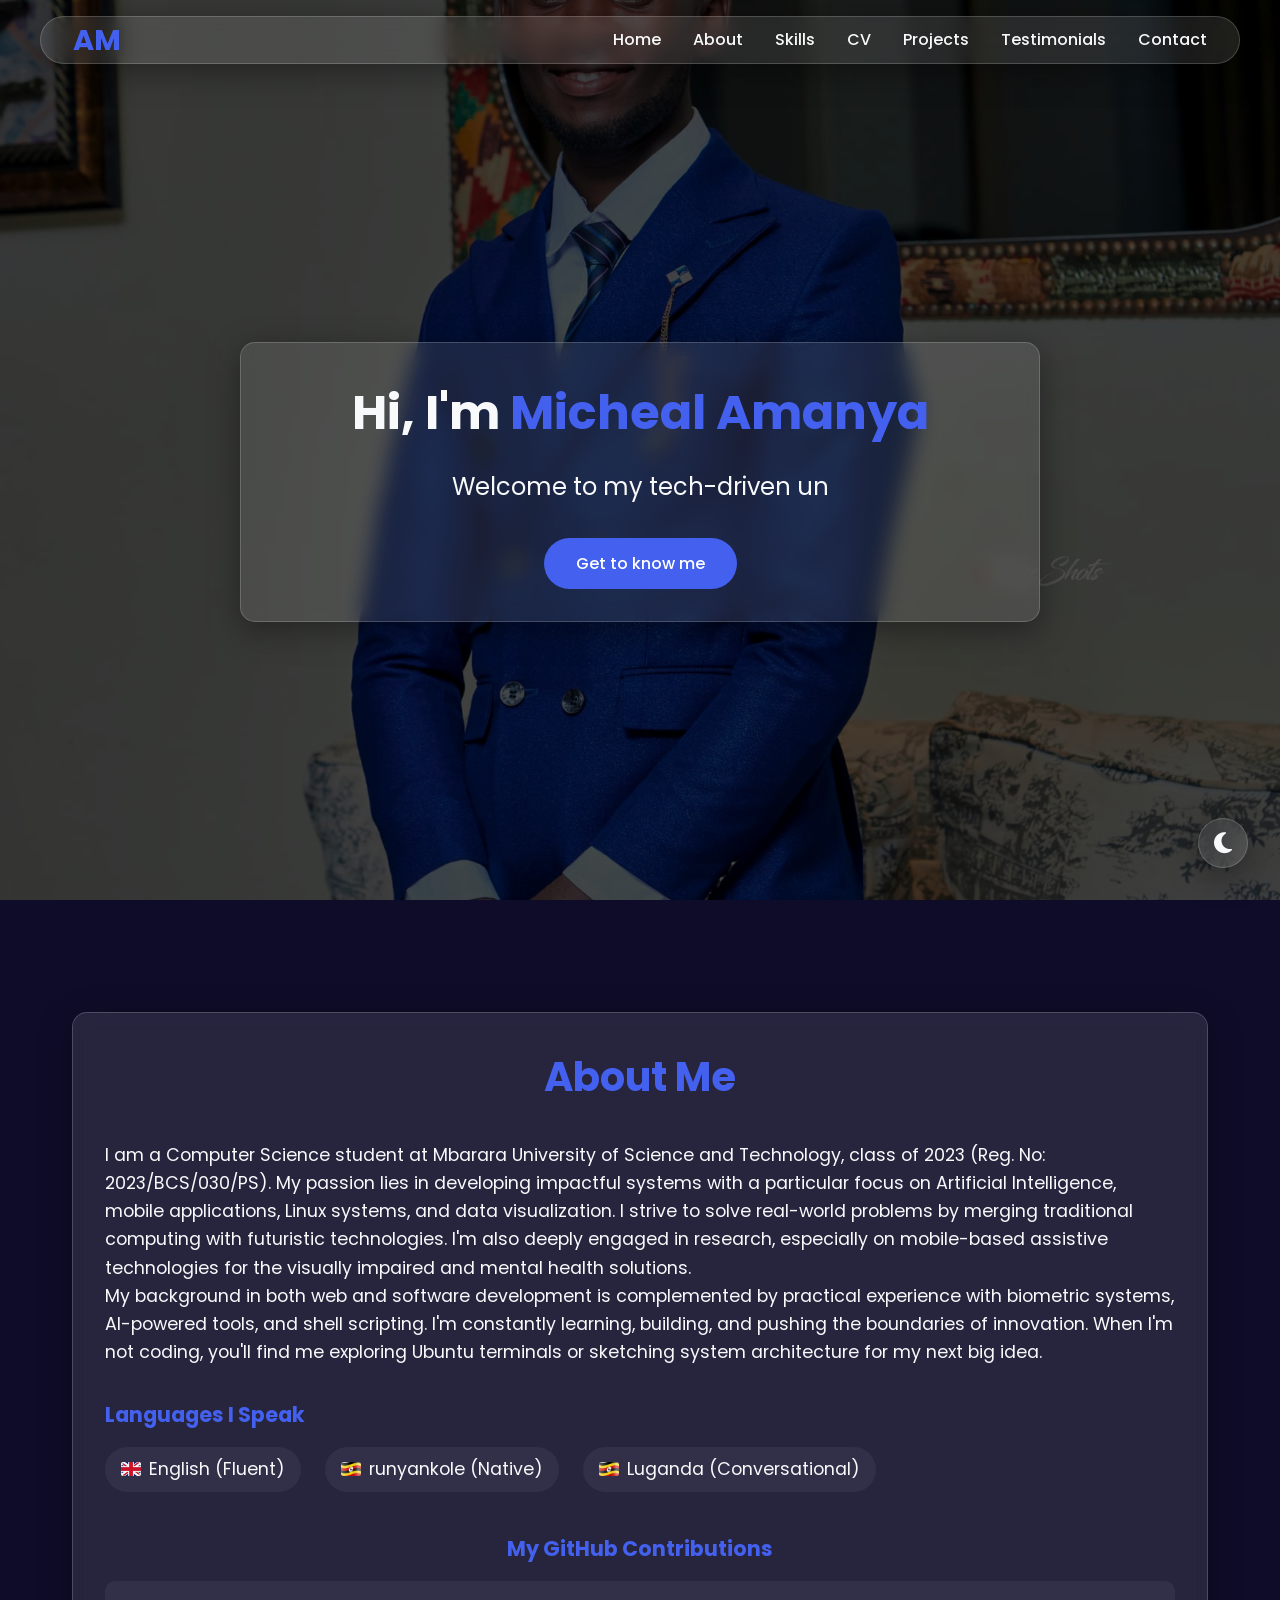
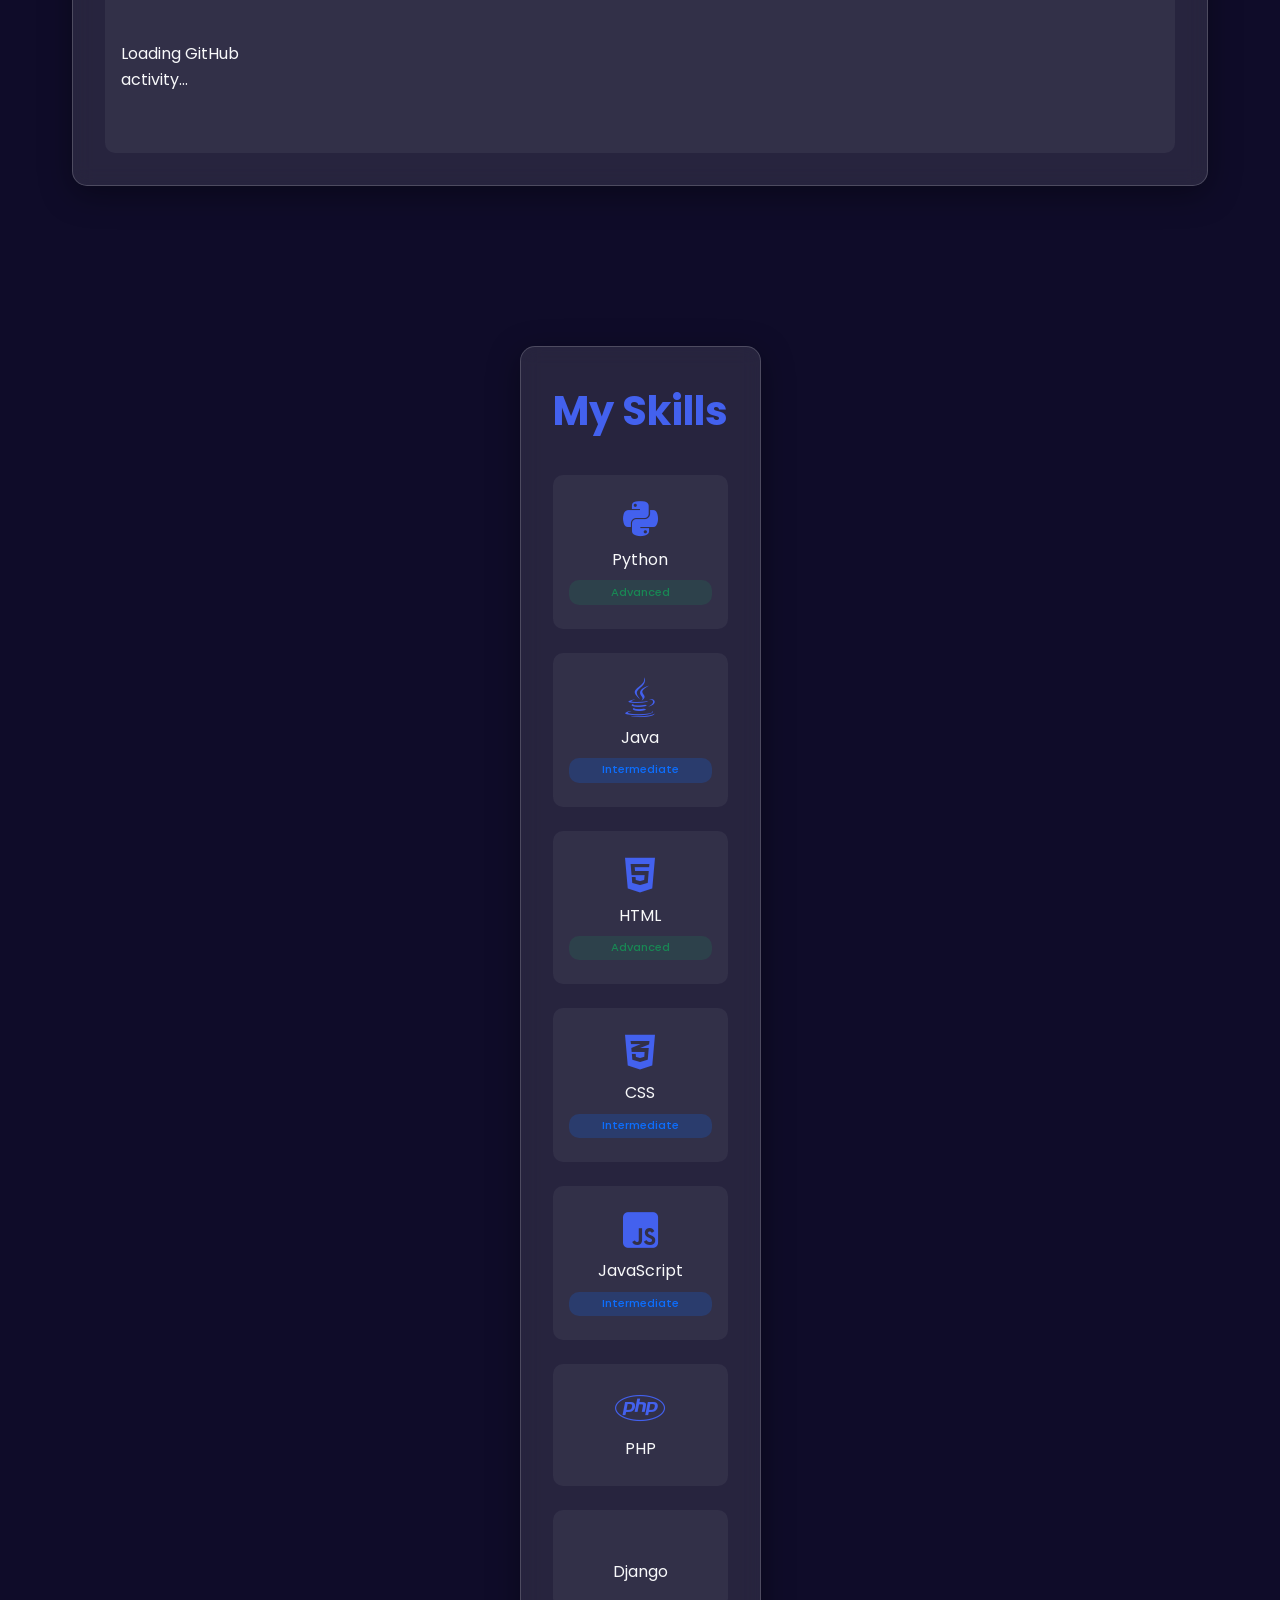
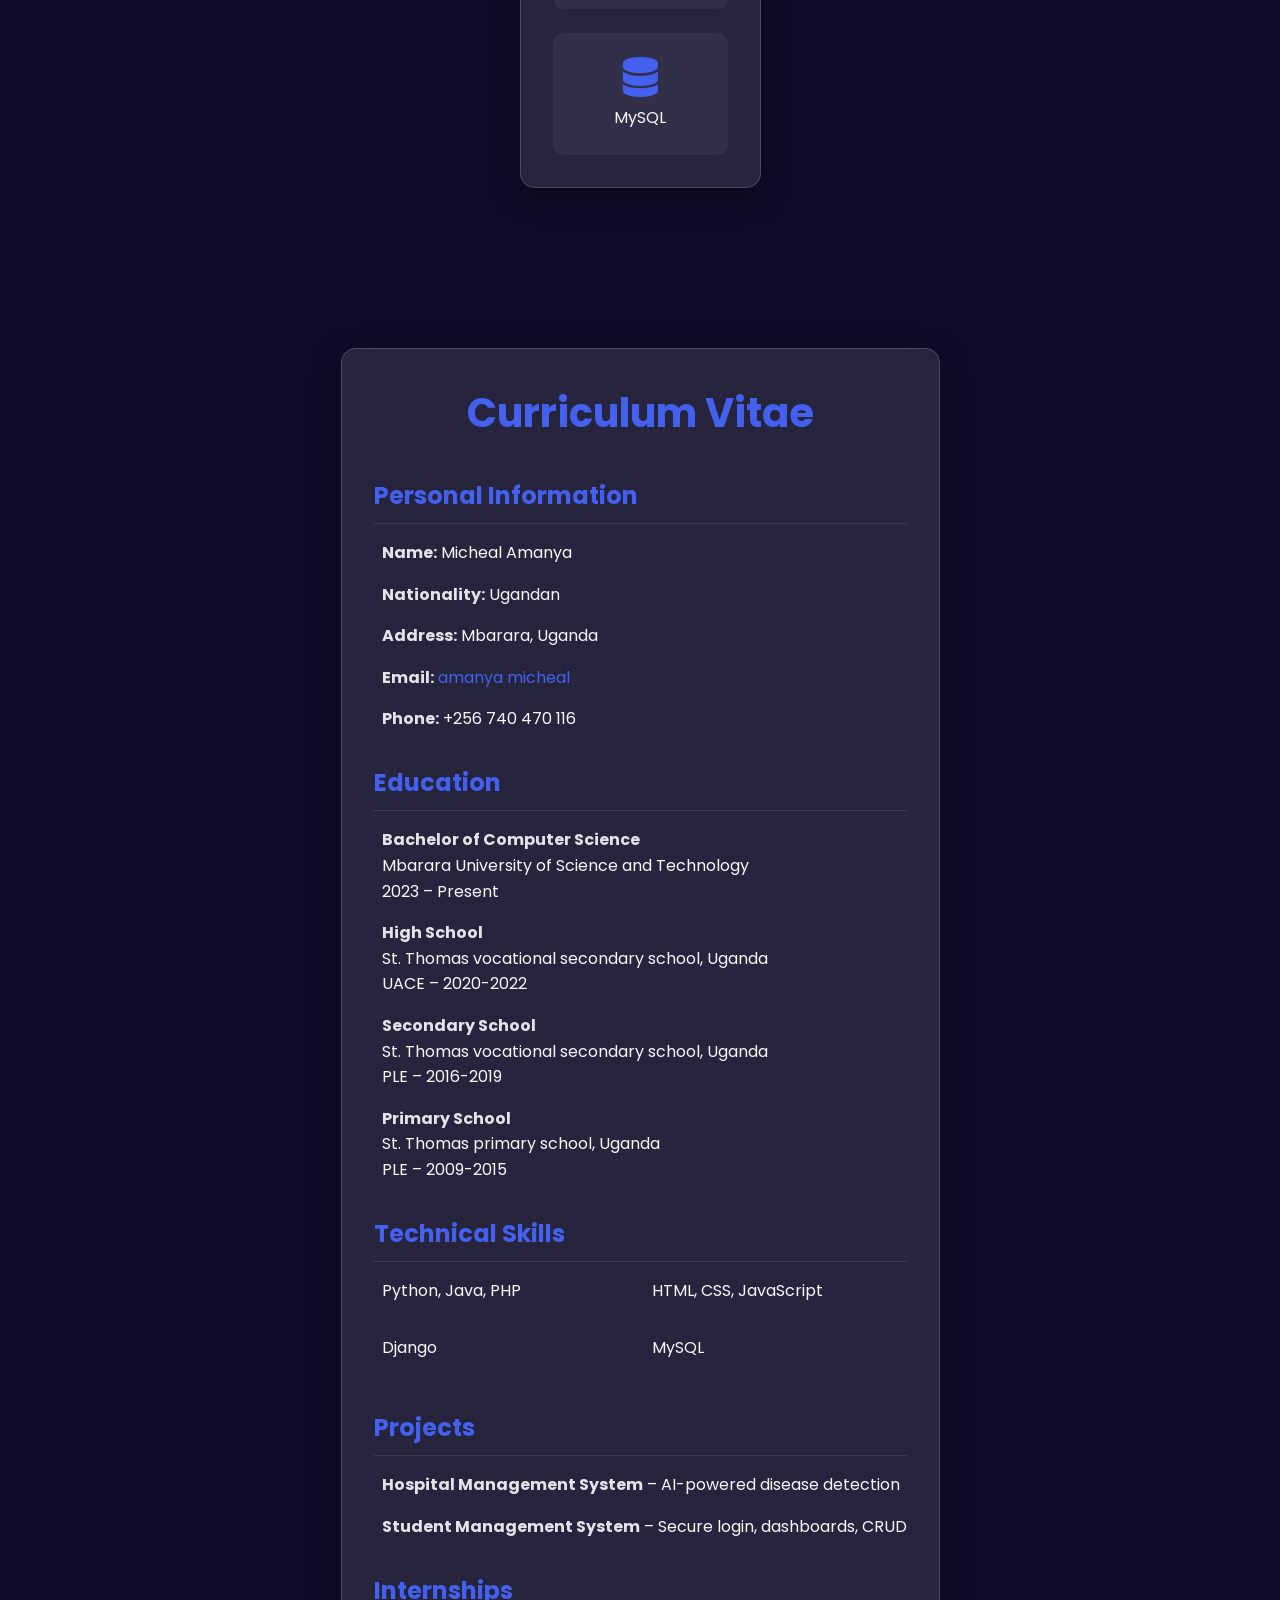
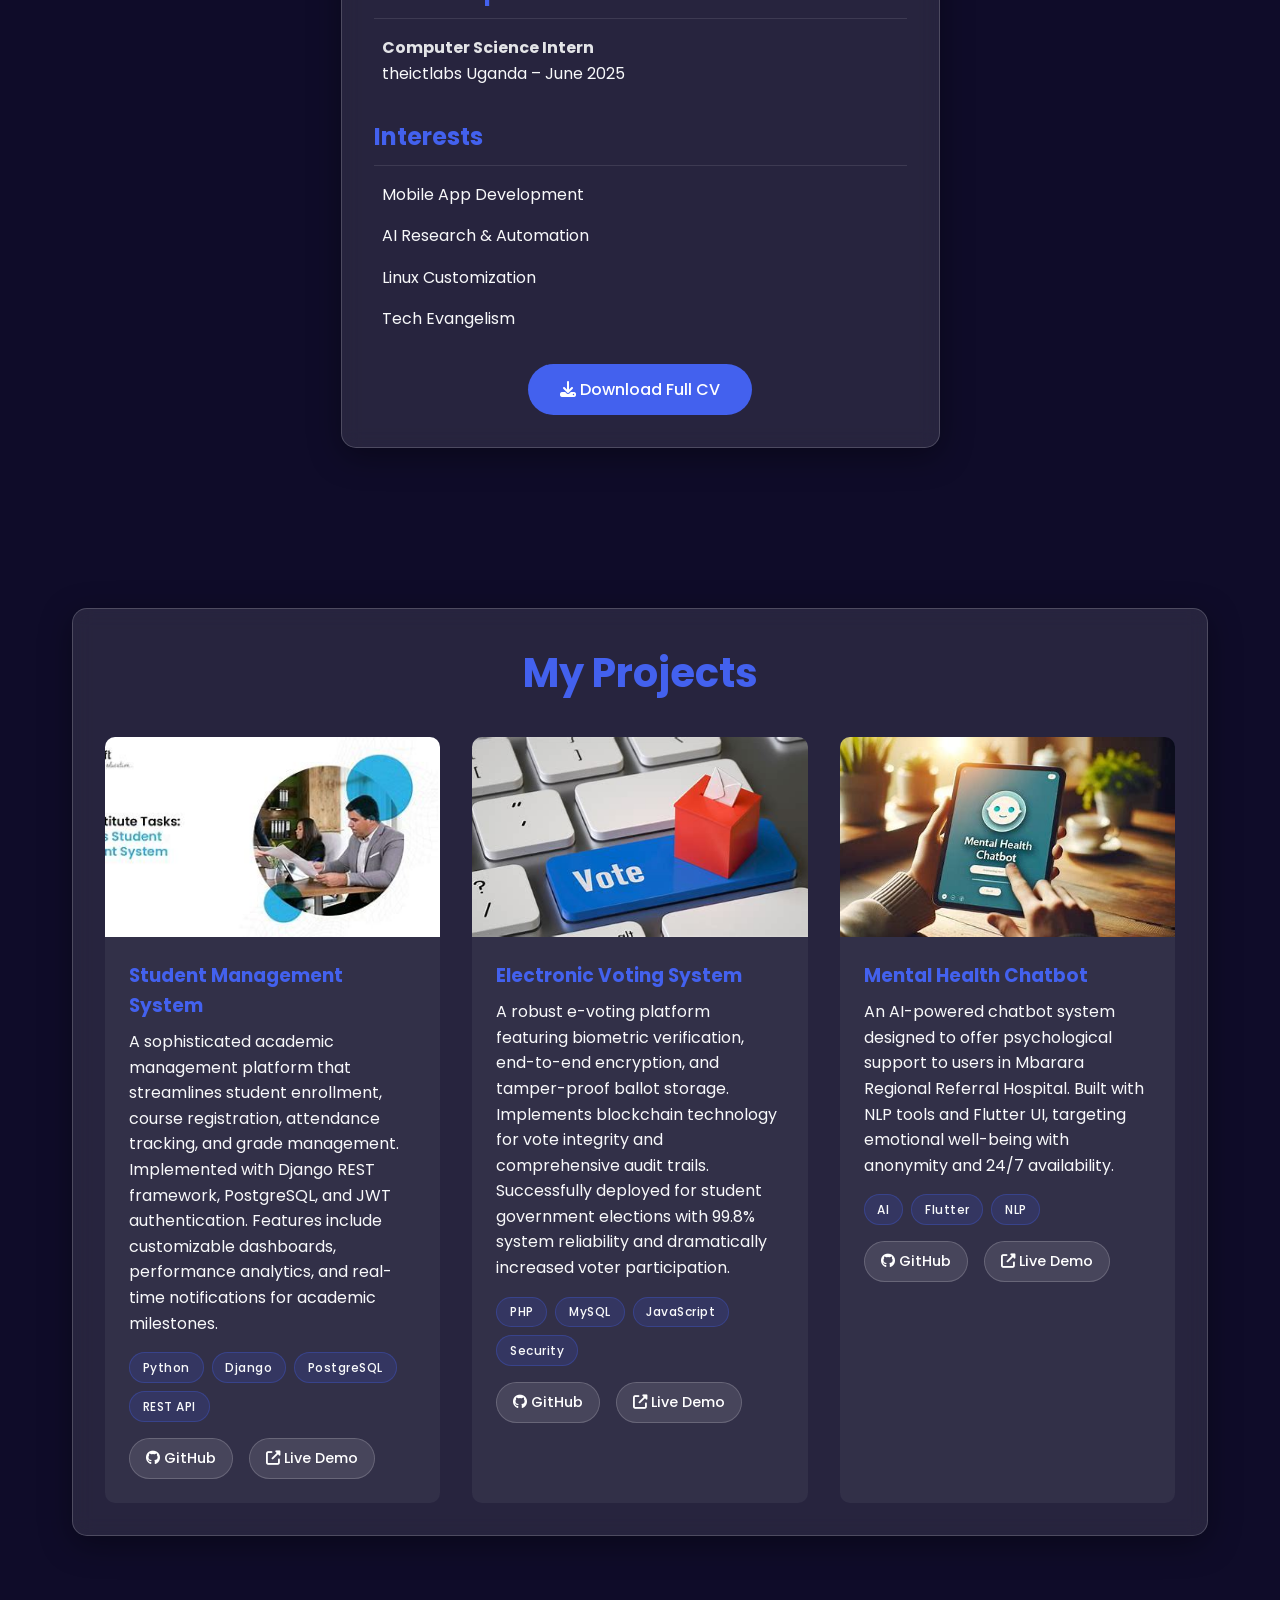
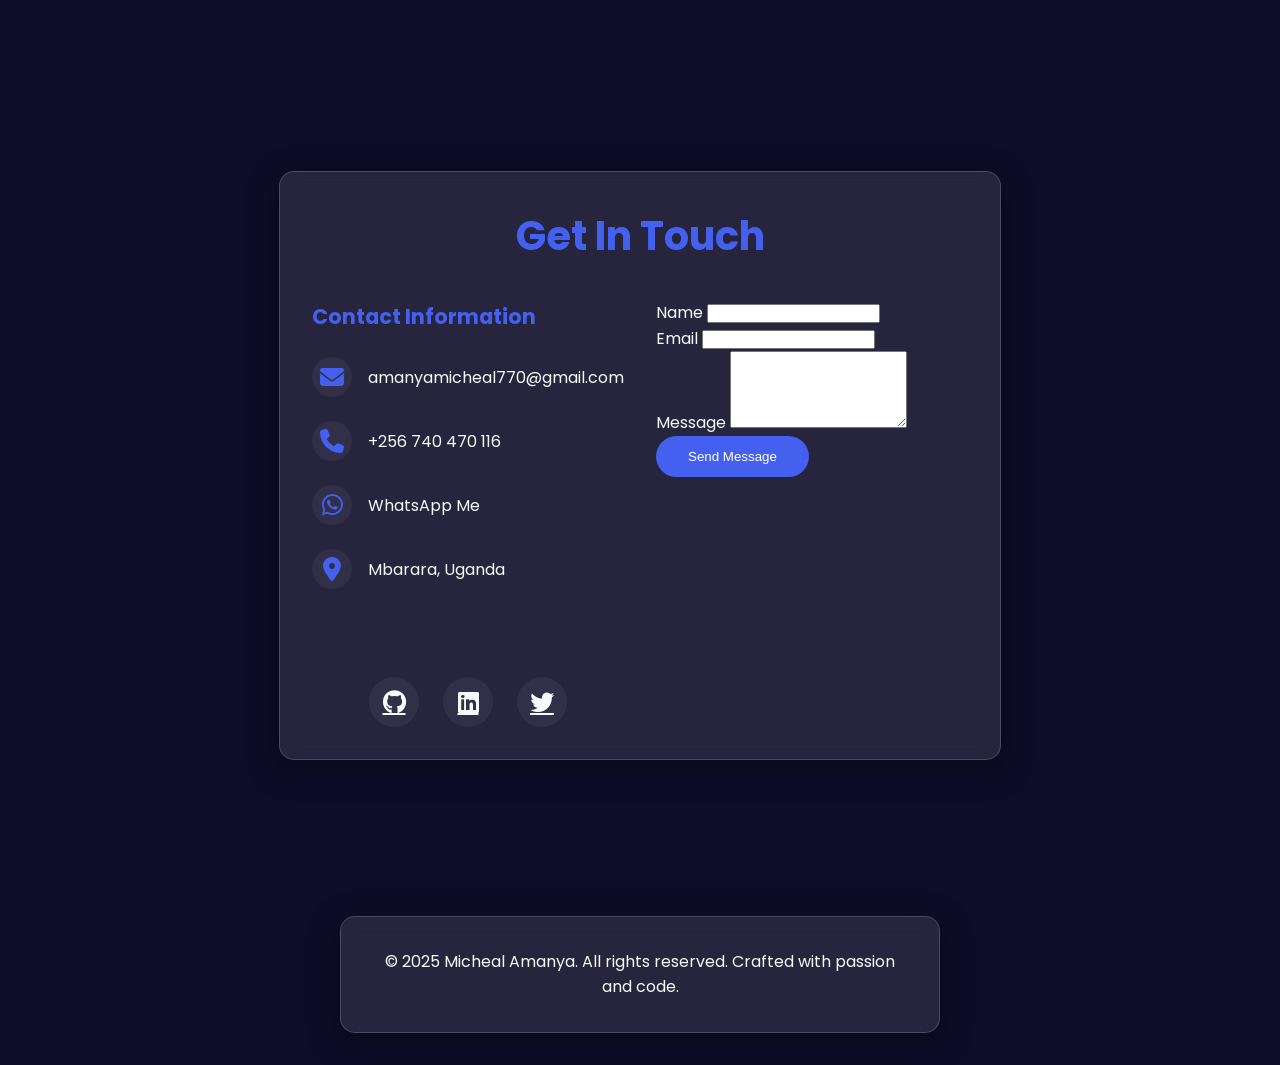
==== index.html @ f3c15a81 "edit in email" ====
<!DOCTYPE html>
<html lang="en">
<head>
    <meta charset="UTF-8">
    <meta name="viewport" content="width=device-width, initial-scale=1.0">
    <title>Micheal Amanya - Portfolio</title>
    <link rel="stylesheet" href="css/style.css">
    <link rel="stylesheet" href="https://cdnjs.cloudflare.com/ajax/libs/font-awesome/6.4.0/css/all.min.css">
    <link href="https://fonts.googleapis.com/css2?family=Poppins:wght@300;400;500;600;700&display=swap" rel="stylesheet">
</head>
<body>
    <div class="background"></div>
    
    <!-- Navigation -->
    <nav class="navbar">
        <div class="navbar-container">
            <div class="logo">AM</div>
            <ul class="nav-links">
                <li><a href="#home">Home</a></li>
                <li><a href="#about">About</a></li>
                <li><a href="#skills">Skills</a></li>
                <li><a href="#cv">CV</a></li>
                <li><a href="#projects">Projects</a></li>
                <li><a href="#testimonials">Testimonials</a></li>
                <li><a href="#contact">Contact</a></li>
            </ul>
            <div class="hamburger">
                <span class="bar"></span>
                <span class="bar"></span>
                <span class="bar"></span>
            </div>
        </div>
    </nav>

    <!-- Home Section -->
    <section id="home" class="section">
        <div class="glass-card hero-card">
            <h1>Hi, I'm <span class="highlight">Micheal Amanya</span></h1>
            <p class="hero-text">Welcome to my tech-driven universe</p>
            <a href="#about" class="btn-primary">Get to know me</a>
        </div>
    </section>

    <!-- About Section (enhanced) -->
    <section id="about" class="section">
        <div class="glass-card">
            <h2>About Me</h2>
            <div class="about-content">
                <div class="about-text">
                    <p>I am a Computer Science student at Mbarara University of Science and Technology, class of 2023 (Reg. No: 2023/BCS/030/PS). My passion lies in developing impactful systems with a particular focus on Artificial Intelligence, mobile applications, Linux systems, and data visualization. I strive to solve real-world problems by merging traditional computing with futuristic technologies. I'm also deeply engaged in research, especially on mobile-based assistive technologies for the visually impaired and mental health solutions.</p>
                    <p>My background in both web and software development is complemented by practical experience with biometric systems, AI-powered tools, and shell scripting. I'm constantly learning, building, and pushing the boundaries of innovation. When I'm not coding, you'll find me exploring Ubuntu terminals or sketching system architecture for my next big idea.</p>
                    
                    <!-- Languages Section -->
                    <div class="languages-section">
                        <h3>Languages I Speak</h3>
                        <div class="languages-list">
                            <div class="language-item">
                                <img src="images/flag-en.jpg" alt="English Flag" class="language-flag">
                                <span>English (Fluent)</span>
                            </div>
                            <div class="language-item">
                                <img src="images/flag-ug.jpg" alt="Uganda Flag" class="language-flag">
                                <span>runyankole (Native)</span>
                            </div>
                            <div class="language-item">
                                <img src="images/flag-ug.jpg" alt="Uganda Flag" class="language-flag">
                                <span>Luganda (Conversational)</span>
                            </div>
                        </div>
                    </div>
                </div>
            </div>
            
            <!-- GitHub Contributions -->
            <div class="github-section">
                <h3>My GitHub Contributions</h3>
                <div id="github-contributions" class="github-contributions-container">
                    <p>Loading GitHub activity...</p>
                </div>
            </div>
        </div>
    </section>

    <!-- Skills Section -->
   <section id="skills" class="section">
    <div class="glass-card">
        <h2>My Skills</h2>
        <div class="skills-grid">
            <!-- Programming Languages -->
            <div class="skill-card">
                <i class="fab fa-python"></i>
                <p>Python</p>
                <div class="skill-level advanced">Advanced</div>
            </div>
            <div class="skill-card">
                <i class="fab fa-java"></i>
                <p>Java</p>
                <div class="skill-level intermediate">Intermediate</div>
            </div>
            <div class="skill-card">
                <i class="fab fa-html5"></i>
                <p>HTML</p>
                <div class="skill-level advanced">Advanced</div>
            </div>
            <div class="skill-card">
                <i class="fab fa-css3-alt"></i>
                <p>CSS</p>
                <div class="skill-level intermediate">Intermediate</div>
            </div>
            <div class="skill-card">
                <i class="fab fa-js-square"></i>
                <p>JavaScript</p>
                <div class="skill-level intermediate">Intermediate</div>
            </div>
            <div class="skill-card">
                <i class="fab fa-php"></i>
                <p>PHP</p>
            </div>
            
            <!-- Frameworks & Libraries -->
            <div class="skill-card">
                <i class="fab fa-django"></i>
                <p>Django</p>
            </div>
           
            
            <!-- Databases -->
            <div class="skill-card">
                <i class="fas fa-database"></i>
                <p>MySQL</p>
            </div>
    </div>
</section>

<!-- CV Section -->
<section id="cv" class="section">
    <div class="glass-card">
        <h2>Curriculum Vitae</h2>

        <!-- Personal Details -->
        <div class="cv-section">
            <h3>Personal Information</h3>
            <ul class="cv-list">
                <li><strong>Name:</strong> Micheal Amanya</li>
                <li><strong>Nationality:</strong> Ugandan</li>
                <li><strong>Address:</strong> Mbarara, Uganda</li>
                <li><strong>Email:</strong> <a href="mailto:amanyamicheal770@gmail.com">amanya micheal</a></li>
                <li><strong>Phone:</strong> +256 740 470 116</li>
            </ul>
        </div>

        <!-- Education -->
        <div class="cv-section">
            <h3>Education</h3>
            <ul class="cv-list">
                <li>
                    <strong>Bachelor of Computer Science</strong><br>
                    Mbarara University of Science and Technology<br>
                    2023 – Present
                </li>
                <li>
                    <strong>High School</strong><br>
                    St. Thomas vocational secondary school, Uganda<br>
                    UACE – 2020-2022
                </li>
                <li>
                    <strong>Secondary School</strong><br>
                    St. Thomas vocational secondary school, Uganda<br>
                    PLE – 2016-2019
                <li>
                    <strong>Primary School</strong><br>
                    St. Thomas primary school, Uganda<br>
                    PLE – 2009-2015
            </ul>
        </div>

        <!-- Technical Skills -->
        <div class="cv-section">
            <h3>Technical Skills</h3>
            <ul class="cv-list two-columns">
                <li>Python, Java, PHP</li>
                <li>HTML, CSS, JavaScript</li>
                <li> Django</li>
                <li>MySQL</li>
            </ul>
        </div>

        <!-- Projects -->
        <div class="cv-section">
            <h3>Projects</h3>
            <ul class="cv-list">
                <li><strong>Hospital Management System</strong> – AI-powered disease detection</li>
                <li><strong>Student Management System</strong> – Secure login, dashboards, CRUD</li>
                </ul>
        </div>

        <!-- Internships -->
        <div class="cv-section">
            <h3>Internships</h3>
            <ul class="cv-list">
                <li><strong>Computer Science Intern</strong><br>
                theictlabs Uganda – June 2025 </li>
            </ul>
        </div>

        <!-- Hobbies / Interests -->
        <div class="cv-section">
            <h3>Interests</h3>
            <ul class="cv-list">
                <li>Mobile App Development</li>
                <li>AI Research & Automation</li>
                <li>Linux Customization</li>
                <li>Tech Evangelism</li>
            </ul>
        </div>
        
        <!-- Download Button -->
        <div class="cv-download">
            <a href="assets/micheal_amanya_cv.pdf" download class="btn-primary">
                <i class="fas fa-download"></i> Download Full CV
            </a>
        </div>
    </div>
</section>

<!-- Projects Section -->
    <section id="projects" class="section">
        <div class="glass-card">
            <h2>My Projects</h2>
            <div class="projects-grid">
                <!-- Project 1 -->
                <div class="project-card">
                    <div class="project-img">
                        <img src="images/std.jpg" alt="Student Management System">
                    </div>
                    <div class="project-info">
                        <h3>Student Management System</h3>
                        <p>A sophisticated academic management platform that streamlines student enrollment, course registration, attendance tracking, and grade management. Implemented with Django REST framework, PostgreSQL, and JWT authentication. Features include customizable dashboards, performance analytics, and real-time notifications for academic milestones.</p>
                        <div class="project-tags">
                            <span class="tag">Python</span>
                            <span class="tag">Django</span>
                            <span class="tag">PostgreSQL</span>
                            <span class="tag">REST API</span>
                        </div>
                        <div class="project-links">
                            <a href="https://github.com/michealamanya/student-management-system-in-django" class="btn-secondary"><i class="fab fa-github"></i> GitHub</a>
                            <a href="#" class="btn-secondary"><i class="fas fa-external-link-alt"></i> Live Demo</a>
                        </div>
                    </div>
                </div>
                
                <!-- Project 2 -->
                <div class="project-card">
                    <div class="project-img">
                        <img src="images/voting.jpg" alt="Electronic Voting System">
                    </div>
                    <div class="project-info">
                        <h3>Electronic Voting System</h3>
                        <p>A robust e-voting platform featuring biometric verification, end-to-end encryption, and tamper-proof ballot storage. Implements blockchain technology for vote integrity and comprehensive audit trails. Successfully deployed for student government elections with 99.8% system reliability and dramatically increased voter participation.</p>
                        <div class="project-tags">
                            <span class="tag">PHP</span>
                            <span class="tag">MySQL</span>
                            <span class="tag">JavaScript</span>
                            <span class="tag">Security</span>
                        </div>
                        <div class="project-links">
                            <a href="https://github.com/michealamanya/evoting" class="btn-secondary"><i class="fab fa-github"></i> GitHub</a>
                            <a href="#" class="btn-secondary"><i class="fas fa-external-link-alt"></i> Live Demo</a>
                        </div>
                    </div>
                </div>
                
                <!-- Project 3 -->
                <div class="project-card">
                    <div class="project-img">
                        <img src="images/mental.jpg" alt="Mental Health Chatbot">
                    </div>
                    <div class="project-info">
                        <h3>Mental Health Chatbot</h3>
                        <p>An AI-powered chatbot system designed to offer psychological support to users in Mbarara Regional Referral Hospital. Built with NLP tools and Flutter UI, targeting emotional well-being with anonymity and 24/7 availability.</p>
                        <div class="project-tags">
                            <span class="tag">AI</span>
                            <span class="tag">Flutter</span>
                            <span class="tag">NLP</span>
                        </div>
                        <div class="project-links">
                            <a href="https://github.com/michealamanya/mental-health-chatbot" class="btn-secondary"><i class="fab fa-github"></i> GitHub</a>
                            <a href="#" class="btn-secondary"><i class="fas fa-external-link-alt"></i> Live Demo</a>
                        </div>
                    </div>
                </div>
                
                <!-- Project 4 -->
            
            </div>
        </div>
    </section>
    <!-- Contact Section (enhanced) -->
    <section id="contact" class="section">
        <div class="glass-card">
            <h2>Get In Touch</h2>
            <div class="contact-container">
                <!-- Direct Contact Information -->
                <div class="direct-contact">
                    <h3>Contact Information</h3>
                    <ul class="contact-list">
                        <li>
                            <i class="fas fa-envelope"></i>
                            <a href="mailto:amanyamicheal770@gmail.com">amanyamicheal770@gmail.com</a>
                        </li>
                        <li>
                            <i class="fas fa-phone"></i>
                            <a href="tel:+256740470116">+256 740 470 116</a>
                        </li>
                        <li>
                            <i class="fab fa-whatsapp"></i>
                            <a href="https://wa.me/256740470116" target="_blank">WhatsApp Me</a>
                        </li>
                        <li>
                            <i class="fas fa-map-marker-alt"></i>
                            <span>Mbarara, Uganda</span>
                        </li>
                    </ul>
                </div>
                
                <!-- Contact Form -->
                <form class="contact-form">
                    <div class="form-group">
                        <label for="name">Name</label>
                        <input type="text" id="name" name="name" required>
                    </div>
                    <div class="form-group">
                        <label for="email">Email</label>
                        <input type="email" id="email" name="email" required>
                    </div>
                    <div class="form-group">
                        <label for="message">Message</label>
                        <textarea id="message" name="message" rows="5" required></textarea>
                    </div>
                    <button type="submit" class="btn-primary">Send Message</button>
                </form>
                
                <div class="social-links">
                    <a href="https://github.com/michealamanya" target="_blank"><i class="fab fa-github"></i></a>
                    <a href="https://linkedin.com/micheal amanya" target="_blank"><i class="fab fa-linkedin"></i></a>
                    <a href="https://twitter.com/@amanyamicheal_a" target="_blank"><i class="fab fa-twitter"></i></a>
                </div>
            </div>
        </div>
    </section>

   

    <!-- Footer -->
    <footer>
        <div class="glass-card footer-card">
            <p>&copy; 2025 Micheal Amanya. All rights reserved. Crafted with passion and code.</p>
        </div>
    </footer>

    <div class="theme-toggle">
        <i class="fas fa-moon"></i>
    </div>

    <script src="js/script.js"></script>
</body>
</html>
---- css/style.css ----
/* Base Styles */
* {
    margin: 0;
    padding: 0;
    box-sizing: border-box;
}

:root {
    --primary-color: #4361ee;
    --secondary-color: #3f37c9;
    --text-color: #f8f9fa;
    --text-secondary: #e0e1dd;
    --background: rgba(255, 255, 255, 0.1);
    --glass-background: rgba(255, 255, 255, 0.1);
    --glass-border: rgba(255, 255, 255, 0.18);
    --card-shadow: 0 8px 32px 0 rgba(0, 0, 0, 0.37);
}

html {
    scroll-behavior: smooth;
}

body {
    font-family: 'Poppins', sans-serif;
    color: var(--text-color);
    line-height: 1.6;
    overflow-x: hidden;
    background-color: #0f0c29;
    position: relative;
}

.background {
    position: fixed;
    top: 0;
    left: 0;
    width: 100%;
    height: 100%;
    background-image: url('../images/new.jpg');
    background-size: cover;
    background-position: 25% center; /* Adjusted from 'center' to '25% center' to shift the image and make the face visible */
    background-repeat: no-repeat;
    z-index: -1;
    filter: brightness(0.3);
}

/* Glass Card Styles */
.glass-card {
    background: var(--glass-background);
    backdrop-filter: blur(10px);
    -webkit-backdrop-filter: blur(10px);
    border-radius: 15px;
    border: 1px solid var(--glass-border);
    box-shadow: var(--card-shadow);
    padding: 2rem;
    margin: 1rem 0;
    transition: all 0.3s ease;
}

.glass-card:hover {
    transform: translateY(-5px);
    box-shadow: 0 15px 35px 0 rgba(0, 0, 0, 0.4);
}

/* Navbar Styles */
.navbar {
    position: fixed;
    top: 0;
    left: 0;
    width: 100%;
    z-index: 1000;
    padding: 1rem 0;
    transition: all 0.3s ease;
}

.navbar-container {
    display: flex;
    justify-content: space-between;
    align-items: center;
    max-width: 1200px;
    margin: 0 auto;
    padding: 0 2rem;
    background: var(--glass-background);
    backdrop-filter: blur(10px);
    -webkit-backdrop-filter: blur(10px);
    border-radius: 50px;
    border: 1px solid var(--glass-border);
    box-shadow: var(--card-shadow);
}

.logo {
    font-size: 1.8rem;
    font-weight: 700;
    color: var(--primary-color);
    text-decoration: none;
}

.nav-links {
    display: flex;
    list-style: none;
}

.nav-links li {
    margin-left: 2rem;
}

.nav-links a {
    color: var(--text-color);
    text-decoration: none;
    font-weight: 500;
    transition: color 0.3s ease;
}

.nav-links a:hover {
    color: var(--primary-color);
}

.hamburger {
    display: none;
    cursor: pointer;
}

.bar {
    display: block;
    width: 25px;
    height: 3px;
    margin: 5px auto;
    background-color: var(--text-color);
    transition: all 0.3s ease;
}

/* Section Styles */
.section {
    min-height: 100vh;
    display: flex;
    flex-direction: column;
    justify-content: center;
    align-items: center;
    padding: 6rem 2rem 2rem;
    max-width: 1200px;
    margin: 0 auto;
}

/* Home Section */
#home {
    text-align: center;
}

.hero-card {
    max-width: 800px;
    width: 100%;
    text-align: center;
}

.hero-card h1 {
    font-size: 3rem;
    margin-bottom: 1rem;
}

.highlight {
    color: var(--primary-color);
}

.hero-text {
    font-size: 1.5rem;
    margin-bottom: 2rem;
}

/* About Section */
.about-content {
    display: flex;
    align-items: center;
    gap: 2rem;
}

.about-text {
    font-size: 1.1rem;
}

/* Skills Section */
.skills-grid {
    display: grid;
    grid-template-columns: repeat(auto-fill, minmax(120px, 1fr));
    gap: 1.5rem;
    margin-top: 2rem;
}

.skill-card {
    background: rgba(255, 255, 255, 0.05);
    border-radius: 10px;
    padding: 1.5rem 1rem;
    text-align: center;
    transition: all 0.3s ease;
}

.skill-card:hover {
    transform: translateY(-5px);
    background: rgba(255, 255, 255, 0.1);
}

.skill-card i {
    font-size: 2.5rem;
    margin-bottom: 0.5rem;
    color: var(--primary-color);
}

/* Skill Level Indicators */
.skill-level {
    font-size: 0.7rem;
    padding: 0.2rem 0.5rem;
    border-radius: 10px;
    margin-top: 0.5rem;
    font-weight: 500;
}

.beginner {
    background-color: rgba(255, 193, 7, 0.2);
    color: #ffc107;
}

.intermediate {
    background-color: rgba(13, 110, 253, 0.2);
    color: #0d6efd;
}

.advanced {
    background-color: rgba(25, 135, 84, 0.2);
    color: #198754;
}

/* Projects Section */
.projects-grid {
    display: grid;
    grid-template-columns: repeat(auto-fill, minmax(300px, 1fr));
    gap: 2rem;
    margin-top: 2rem;
}

.project-card {
    border-radius: 10px;
    overflow: hidden;
    background: rgba(255, 255, 255, 0.05);
    transition: all 0.3s ease;
}

.project-card:hover {
    transform: translateY(-5px);
}

.project-img {
    width: 100%;
    height: 200px;
    overflow: hidden;
}

.project-img img {
    width: 100%;
    height: 100%;
    object-fit: cover;
    transition: transform 0.5s ease;
}

.project-card:hover .project-img img {
    transform: scale(1.05);
}

.project-info {
    padding: 1.5rem;
}

.project-info h3 {
    margin-bottom: 0.5rem;
    color: var(--primary-color);
}

.project-links {
    display: flex;
    gap: 1rem;
    margin-top: 1rem;
}

/* Project Tags */
.project-tags {
    display: flex;
    flex-wrap: wrap;
    gap: 0.5rem;
    margin: 1rem 0;
}

.tag {
    background: rgba(67, 97, 238, 0.15);
    color: var(--text-color);
    padding: 0.3rem 0.8rem;
    border-radius: 50px;
    font-size: 0.75rem;
    font-weight: 500;
    letter-spacing: 0.5px;
    border: 1px solid rgba(67, 97, 238, 0.3);
    transition: all 0.3s ease;
}

.tag:hover {
    background: rgba(67, 97, 238, 0.25);
    transform: translateY(-2px);
}

/* Testimonials Section */
.testimonials-container {
    display: grid;
    grid-template-columns: repeat(auto-fill, minmax(300px, 1fr));
    gap: 2rem;
    margin-top: 2rem;
}

.testimonial-card {
    position: relative;
    padding: 2rem;
    background: rgba(255, 255, 255, 0.05);
    border-radius: 15px;
    transition: all 0.3s ease;
}

.testimonial-card:hover {
    transform: translateY(-5px);
    background: rgba(255, 255, 255, 0.1);
}

.testimonial-text {
    position: relative;
    font-style: italic;
    margin-bottom: 1.5rem;
}

.testimonial-text::before {
    content: '"';
    font-size: 3rem;
    color: var(--primary-color);
    opacity: 0.3;
    position: absolute;
    top: -1.5rem;
    left: -1rem;
}

.testimonial-author {
    display: flex;
    align-items: center;
}

.testimonial-author img {
    width: 50px;
    height: 50px;
    border-radius: 50%;
    margin-right: 1rem;
    object-fit: cover;
}

.author-info h4 {
    margin: 0;
    color: var(--text-color);
}

.author-info p {
    margin: 0;
    font-size: 0.9rem;
    opacity: 0.8;
}

/* Contact Section */
.contact-container {
    display: grid;
    grid-template-columns: 1fr 1fr;
    gap: 2rem;
}

.direct-contact h3 {
    color: var(--primary-color);
    margin-bottom: 1.5rem;
    font-size: 1.3rem;
}

.contact-list {
    list-style: none;
    padding: 0;
}

.contact-list li {
    display: flex;
    align-items: center;
    gap: 1rem;
    margin-bottom: 1.5rem;
}

.contact-list i {
    font-size: 1.5rem;
    color: var(--primary-color);
    background: rgba(255, 255, 255, 0.05);
    width: 40px;
    height: 40px;
    display: flex;
    align-items: center;
    justify-content: center;
    border-radius: 50%;
}

.contact-list a {
    color: var(--text-color);
    text-decoration: none;
    transition: color 0.3s ease;
}

.contact-list a:hover {
    color: var(--primary-color);
}

.social-links {
    display: flex;
    justify-content: center;
    gap: 1.5rem;
    margin-top: 2rem;
}

.social-links a {
    width: 50px;
    height: 50px;
    display: flex;
    align-items: center;
    justify-content: center;
    border-radius: 50%;
    background: rgba(255, 255, 255, 0.05);
    color: var(--text-color);
    font-size: 1.5rem;
    transition: all 0.3s ease;
}

.social-links a:hover {
    background: var(--primary-color);
    transform: translateY(-5px);
}

/* Button Styles */
.btn-primary {
    display: inline-block;
    padding: 0.8rem 2rem;
    background: var(--primary-color);
    color: white;
    border: none;
    border-radius: 50px;
    cursor: pointer;
    font-weight: 500;
    transition: all 0.3s ease;
    text-decoration: none;
}

.btn-primary:hover {
    background: var(--secondary-color);
    transform: translateY(-3px);
}

.btn-secondary {
    display: inline-block;
    padding: 0.5rem 1rem;
    background: rgba(255, 255, 255, 0.1);
    color: white;
    border: 1px solid var(--glass-border);
    border-radius: 50px;
    cursor: pointer;
    font-weight: 500;
    transition: all 0.3s ease;
    text-decoration: none;
    font-size: 0.9rem;
}

.btn-secondary:hover {
    background: rgba(255, 255, 255, 0.2);
}

/* Footer */
footer {
    text-align: center;
    padding: 2rem;
}

.footer-card {
    max-width: 600px;
    margin: 0 auto;
}

/* Headings */
h2 {
    font-size: 2.5rem;
    margin-bottom: 2rem;
    text-align: center;
    color: var(--primary-color);
}

/* CV Section Styles */
.cv-section {
    margin-bottom: 2rem;
}

.cv-section h3 {
    color: var(--primary-color);
    margin-bottom: 1rem;
    font-size: 1.5rem;
    border-bottom: 1px solid rgba(255, 255, 255, 0.1);
    padding-bottom: 0.5rem;
}

.cv-list {
    list-style: none;
    padding-left: 0.5rem;
}

.cv-list li {
    margin-bottom: 1rem;
    position: relative;
}

.cv-list li strong {
    color: var(--text-color);
    opacity: 0.9;
}

.cv-list.two-columns {
    display: grid;
    grid-template-columns: repeat(auto-fill, minmax(200px, 1fr));
    gap: 1rem;
}

.cv-list a {
    color: var(--primary-color);
    text-decoration: none;
    transition: opacity 0.3s ease;
}

.cv-list a:hover {
    opacity: 0.8;
}

.cv-download {
    text-align: center;
    margin-top: 2rem;
}

/* Theme Toggle */
.theme-toggle {
    position: fixed;
    bottom: 2rem;
    right: 2rem;
    z-index: 1000;
    width: 50px;
    height: 50px;
    border-radius: 50%;
    background: var(--glass-background);
    backdrop-filter: blur(10px);
    border: 1px solid var(--glass-border);
    display: flex;
    align-items: center;
    justify-content: center;
    cursor: pointer;
    box-shadow: var(--card-shadow);
    transition: all 0.3s ease;
}

.theme-toggle:hover {
    transform: translateY(-5px);
}

.theme-toggle i {
    font-size: 1.5rem;
    color: var(--text-color);
}

/* Languages Section */
.languages-section {
    margin-top: 2rem;
}

.languages-section h3 {
    color: var(--primary-color);
    margin-bottom: 1rem;
    font-size: 1.3rem;
}

.languages-list {
    display: flex;
    flex-wrap: wrap;
    gap: 1.5rem;
}

.language-item {
    display: flex;
    align-items: center;
    gap: 0.5rem;
    background: rgba(255, 255, 255, 0.05);
    padding: 0.5rem 1rem;
    border-radius: 50px;
    transition: all 0.3s ease;
}

.language-item:hover {
    transform: translateY(-3px);
    background: rgba(255, 255, 255, 0.1);
}

.language-flag {
    width: 20px;
    height: 14px;
    object-fit: cover;
    border-radius: 2px;
}

/* GitHub Contributions */
.github-section {
    margin-top: 2.5rem;
}

.github-section h3 {
    color: var(--primary-color);
    margin-bottom: 1rem;
    font-size: 1.3rem;
    text-align: center;
}

.github-contributions-container {
    background: rgba(255, 255, 255, 0.05);
    border-radius: 10px;
    padding: 1rem;
    display: flex;
    justify-content: center;
    align-items: center;
    min-height: 120px;
}

/* Enhanced Contact Section */
.contact-container {
    display: grid;
    grid-template-columns: 1fr 1fr;
    gap: 2rem;
}

.direct-contact h3 {
    color: var(--primary-color);
    margin-bottom: 1.5rem;
    font-size: 1.3rem;
}

.contact-list {
    list-style: none;
    padding: 0;
}

.contact-list li {
    display: flex;
    align-items: center;
    gap: 1rem;
    margin-bottom: 1.5rem;
}

.contact-list i {
    font-size: 1.5rem;
    color: var(--primary-color);
    background: rgba(255, 255, 255, 0.05);
    width: 40px;
    height: 40px;
    display: flex;
    align-items: center;
    justify-content: center;
    border-radius: 50%;
}

.contact-list a {
    color: var(--text-color);
    text-decoration: none;
    transition: color 0.3s ease;
}

.contact-list a:hover {
    color: var(--primary-color);
}

/* Responsive Styles */
@media (max-width: 992px) {
    .about-content {
        flex-direction: column;
    }
}

@media (max-width: 768px) {
    .nav-links {
        position: fixed;
        left: -100%;
        top: 5rem;
        flex-direction: column;
        background: rgba(0, 0, 0, 0.9);
        width: 100%;
        border-radius: 10px;
        text-align: center;
        transition: 0.3s;
        padding: 2rem 0;
    }

    .nav-links.active {
        left: 0;
    }

    .nav-links li {
        margin: 1.5rem 0;
    }

    .hamburger {
        display: block;
    }

    .hamburger.active .bar:nth-child(2) {
        opacity: 0;
    }

    .hamburger.active .bar:nth-child(1) {
        transform: translateY(8px) rotate(45deg);
    }

    .hamburger.active .bar:nth-child(3) {
        transform: translateY(-8px) rotate(-45deg);
    }

    .section {
        padding: 6rem 1rem 2rem;
    }

    .skills-grid {
        grid-template-columns: repeat(auto-fill, minmax(100px, 1fr));
    }

    .projects-grid {
        grid-template-columns: 1fr;
    }

    .cv-list.two-columns {
        grid-template-columns: 1fr;
    }

    .contact-container {
        grid-template-columns: 1fr;
    }
}

@media (max-width: 480px) {
    .hero-card h1 {
        font-size: 2rem;
    }

    .hero-text {
        font-size: 1.2rem;
    }

    h2 {
        font-size: 2rem;
    }
}
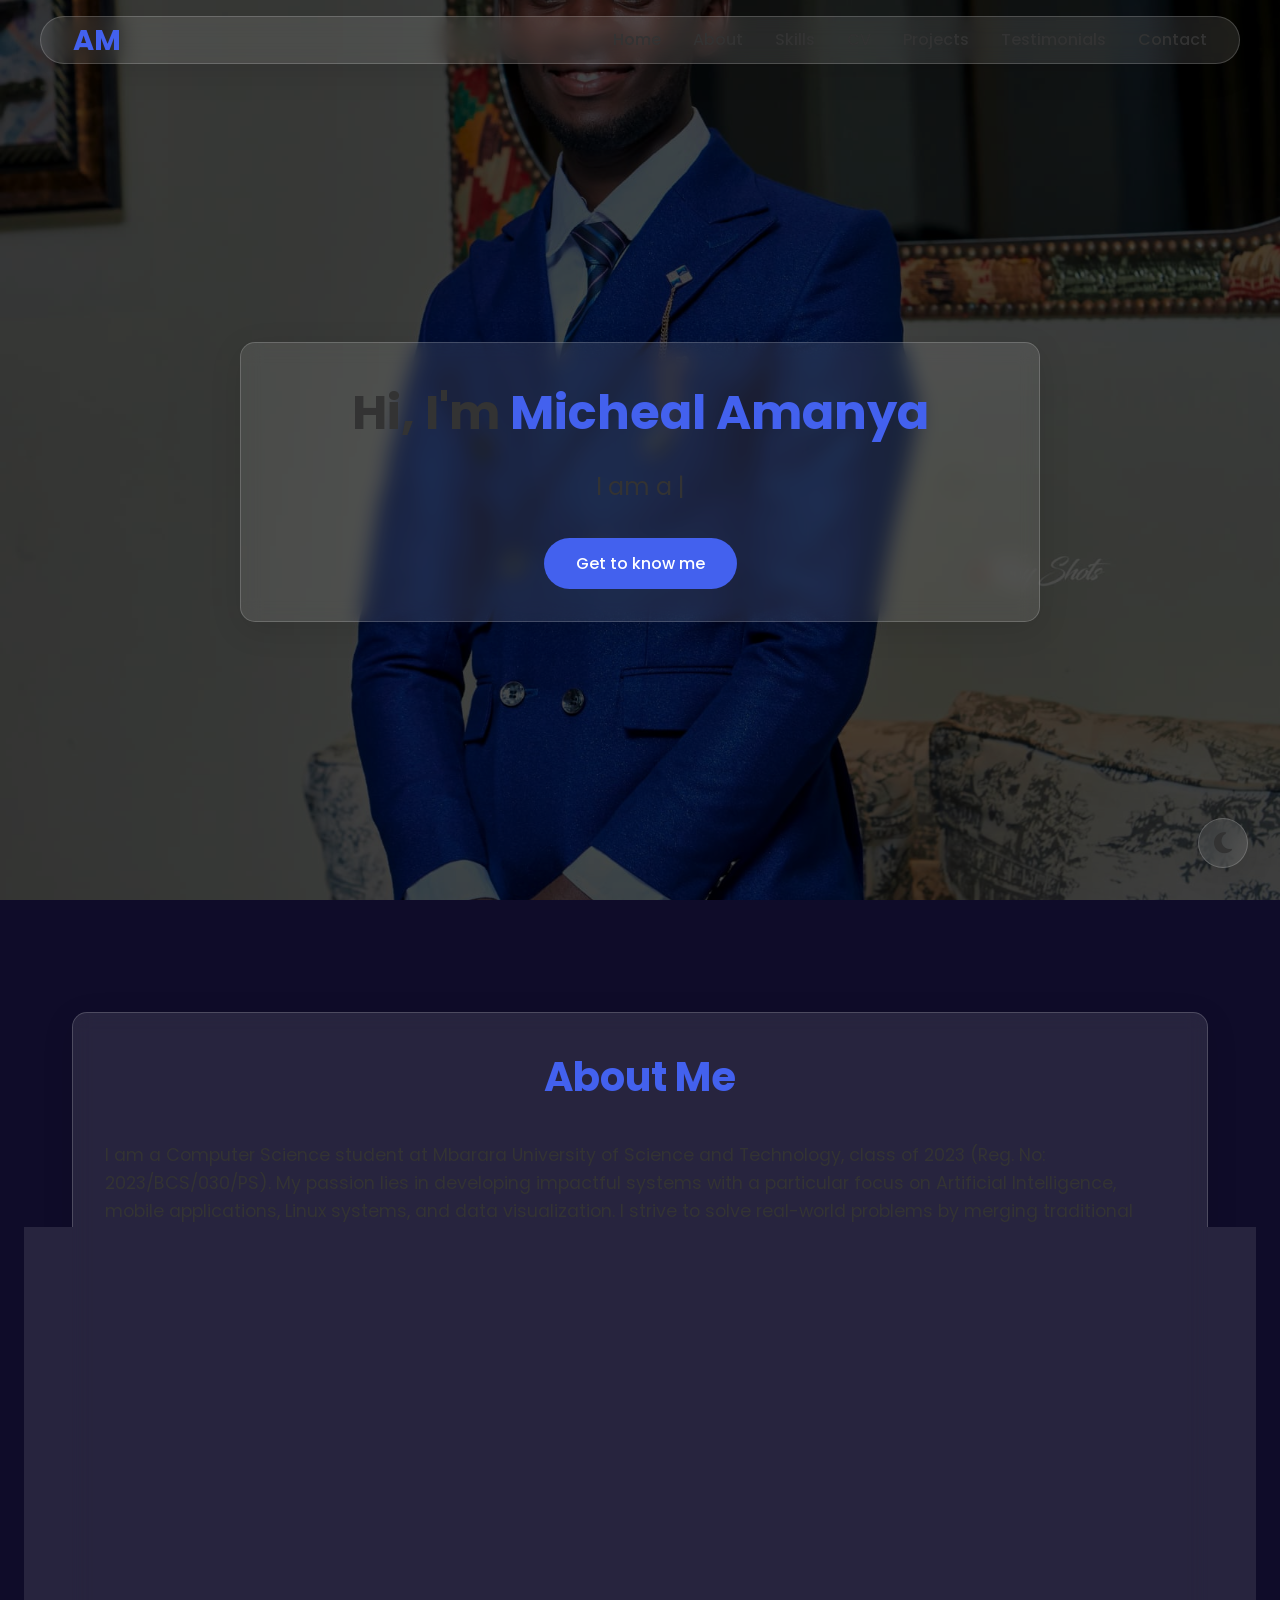
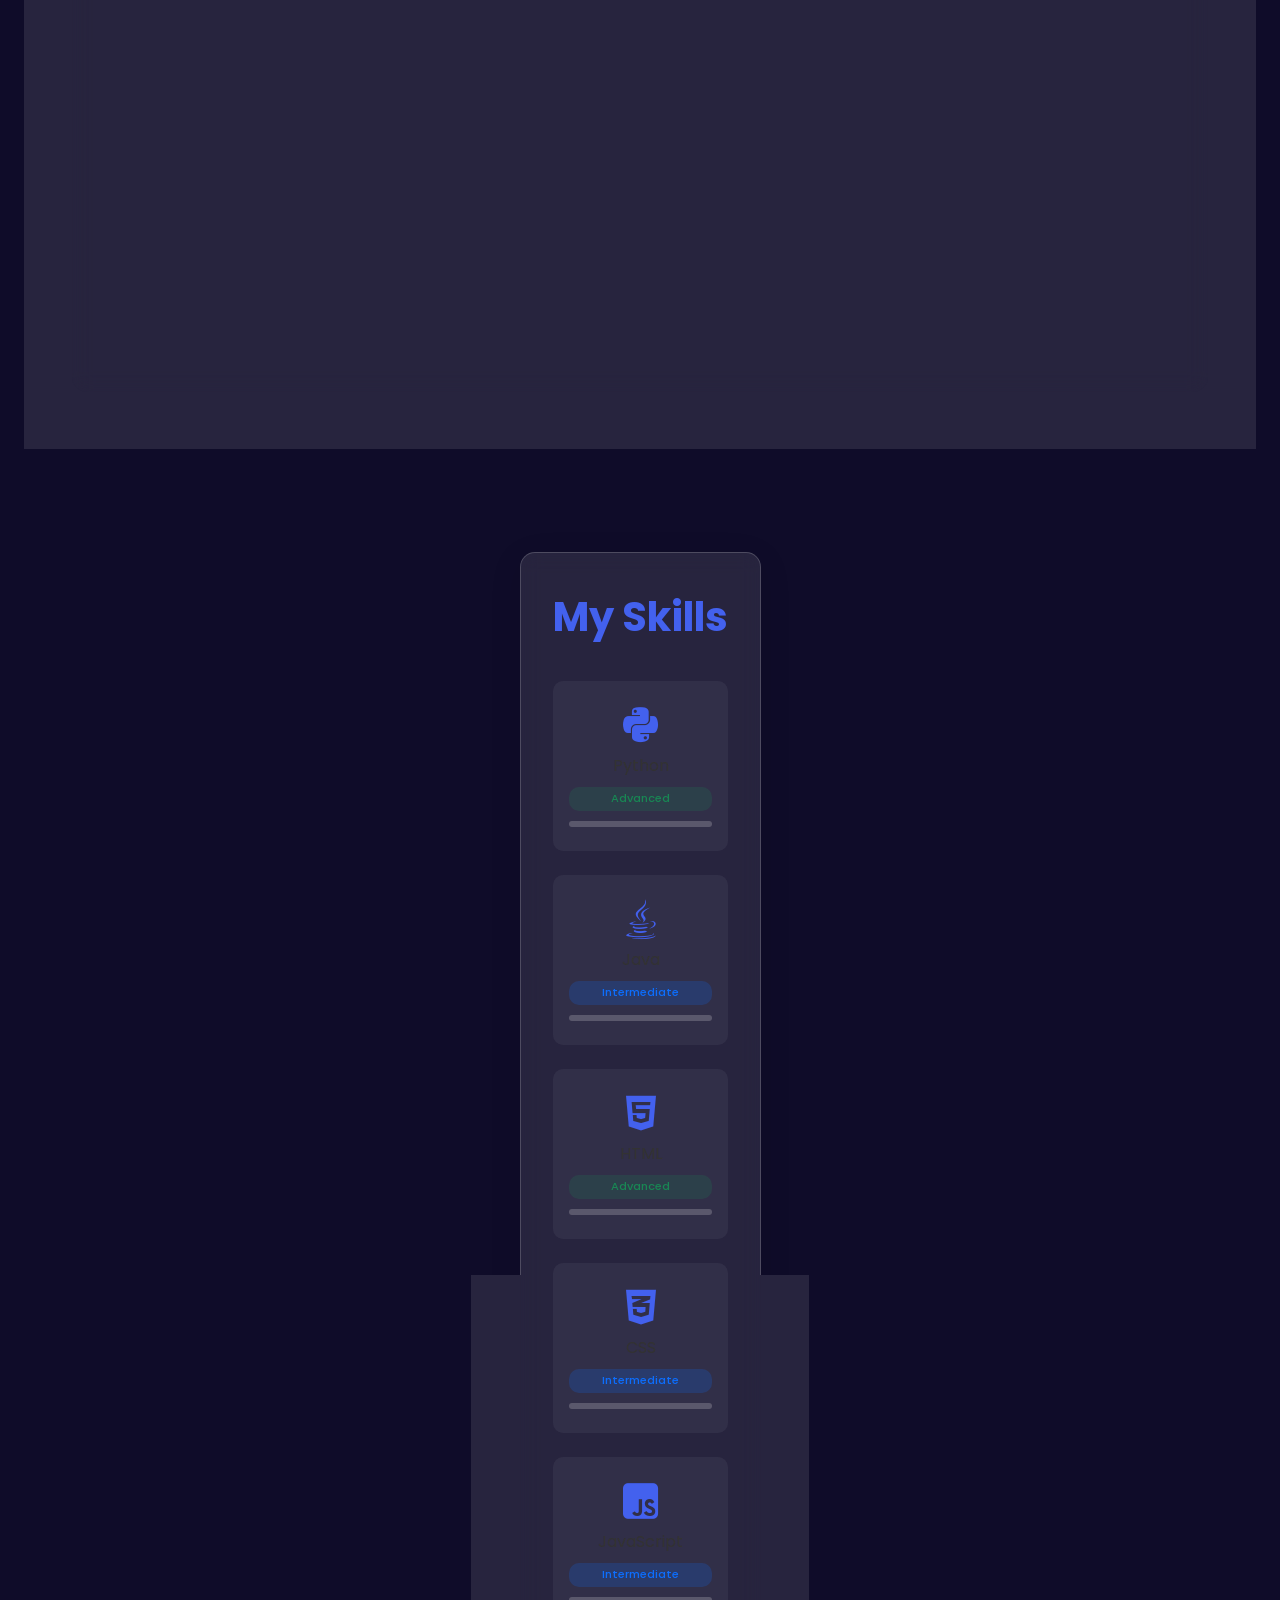
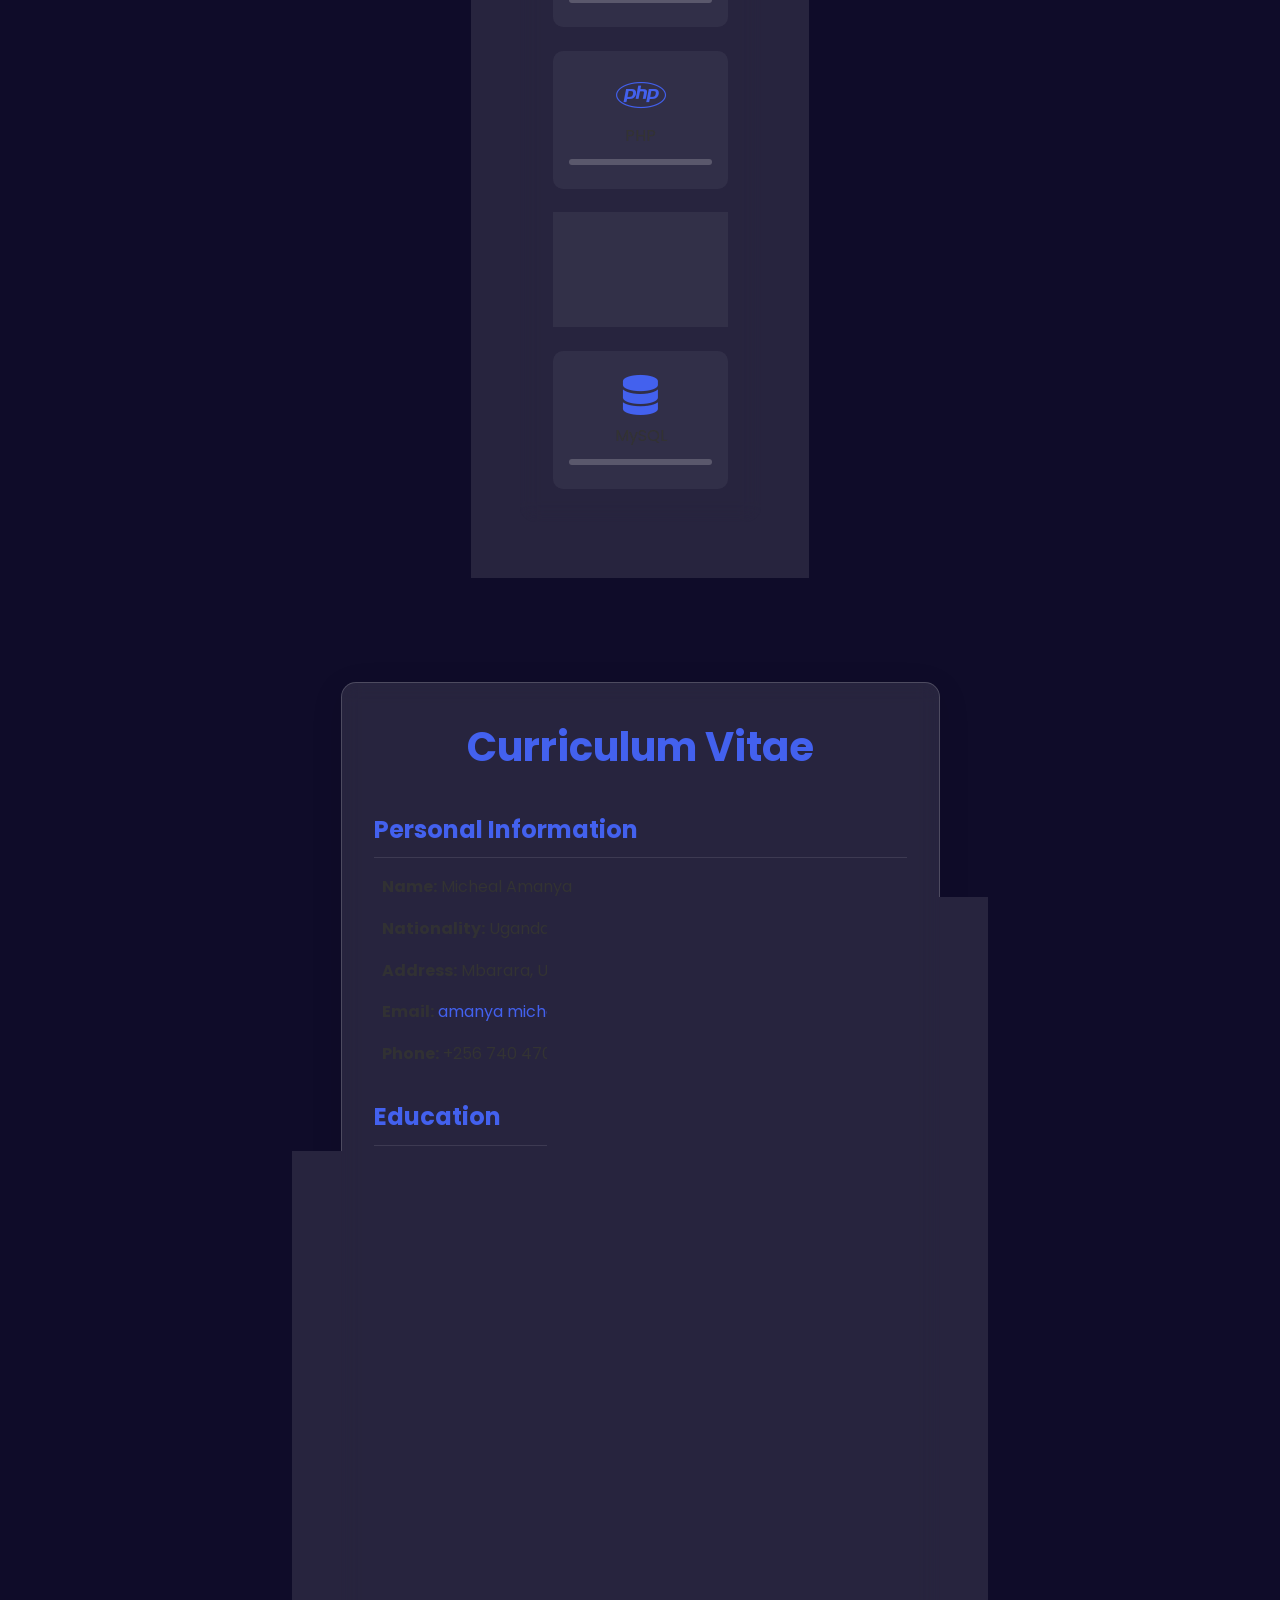
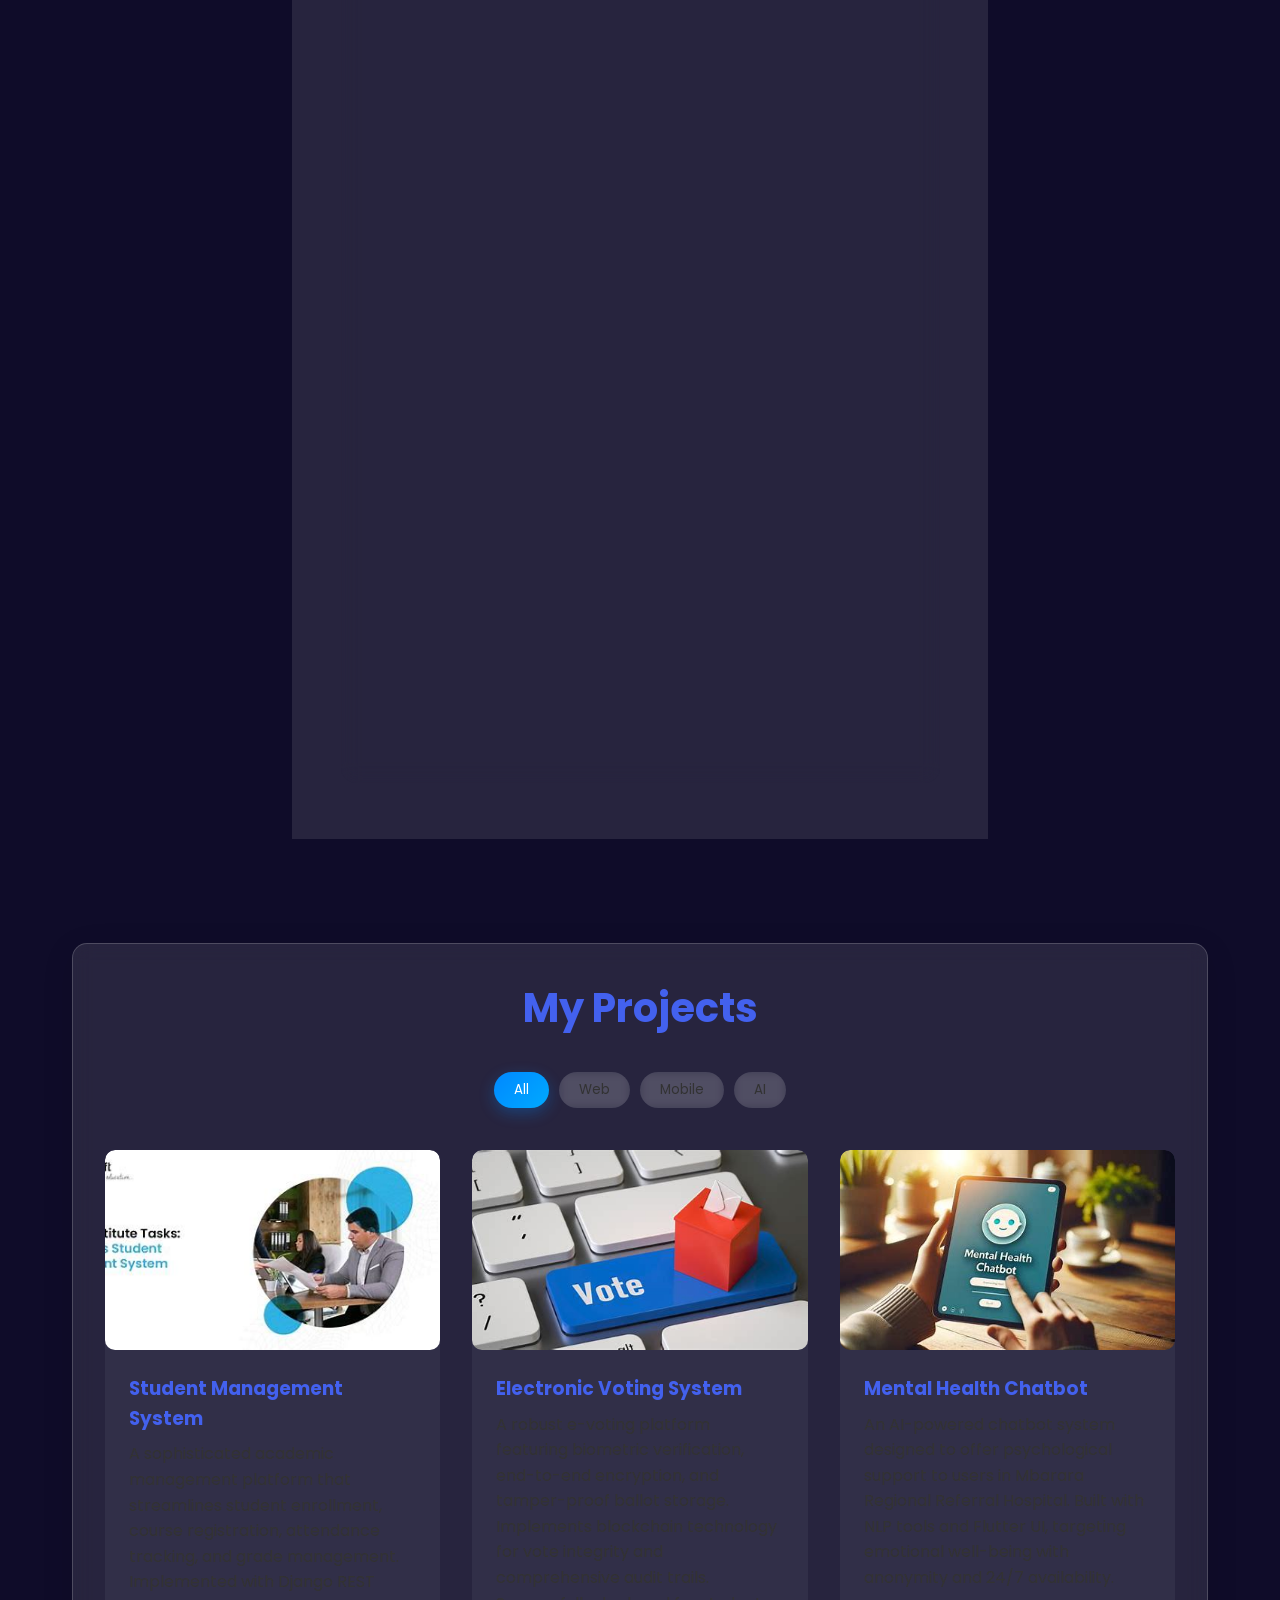
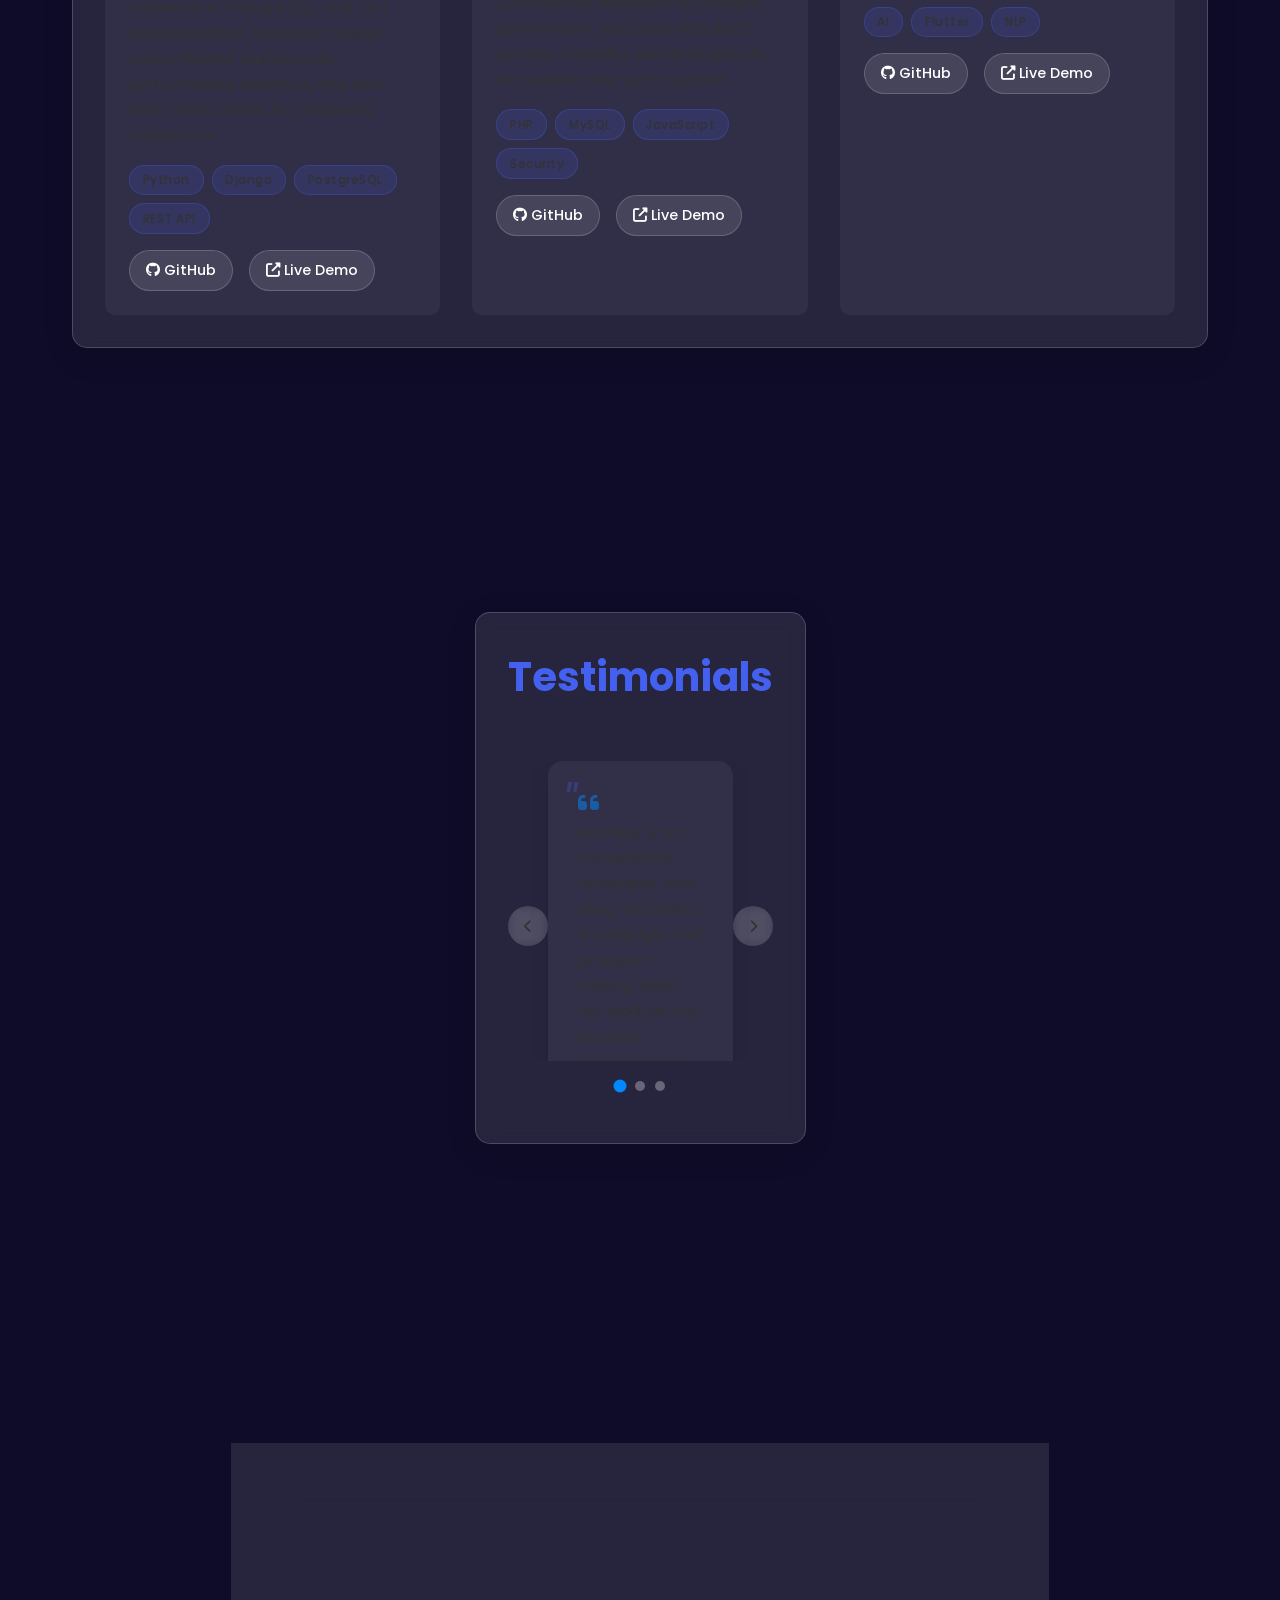
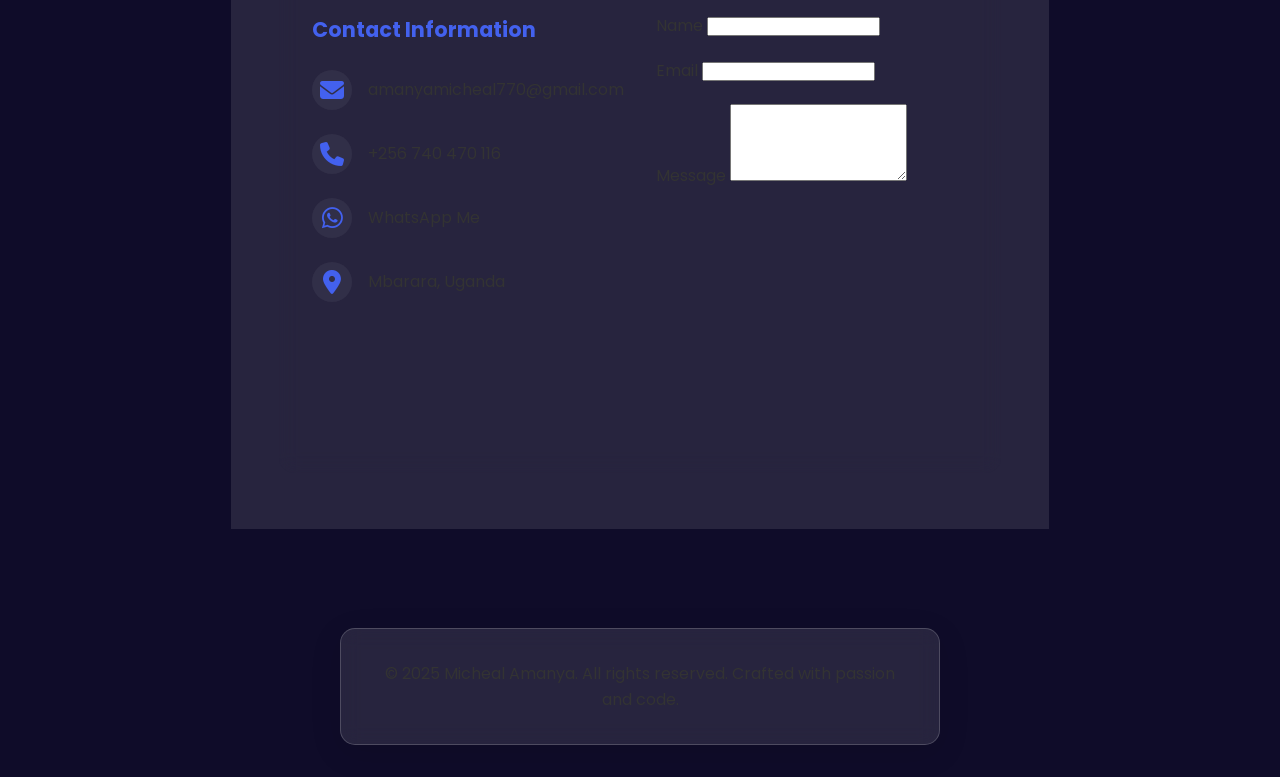
==== commit 960c523f: "updated index" ====
--- a/index.html
+++ b/index.html
@@ -7,22 +7,39 @@
     <link rel="stylesheet" href="css/style.css">
     <link rel="stylesheet" href="https://cdnjs.cloudflare.com/ajax/libs/font-awesome/6.4.0/css/all.min.css">
     <link href="https://fonts.googleapis.com/css2?family=Poppins:wght@300;400;500;600;700&display=swap" rel="stylesheet">
+    
+    <!-- New UI Libraries -->
+    <link href="https://cdn.jsdelivr.net/npm/sweetalert2@11/dist/sweetalert2.min.css" rel="stylesheet">
+    <link href="https://unpkg.com/aos@2.3.1/dist/aos.css" rel="stylesheet">
+    <link rel="stylesheet" href="https://cdn.jsdelivr.net/npm/@floating-ui/core/dist/floating-ui.css">
+    <link rel="stylesheet" href="https://cdn.jsdelivr.net/npm/tippy.js@6/dist/tippy.css">
+    <link rel="stylesheet" href="https://cdn.jsdelivr.net/npm/simplebar@5.3.6/dist/simplebar.min.css">
+    <link rel="stylesheet" href="https://cdn.jsdelivr.net/npm/glightbox/dist/css/glightbox.min.css" />
+    <link rel="stylesheet" href="css/ui-enhancements.css">
 </head>
-<body>
+<body class="light-theme">
+    <!-- Preloader -->
+    <div id="preloader">
+        <div class="loader">
+            <div class="loader-inner"></div>
+        </div>
+        <p class="loading-text">Loading Micheal's Portfolio...</p>
+    </div>
+
     <div class="background"></div>
     
     <!-- Navigation -->
     <nav class="navbar">
         <div class="navbar-container">
-            <div class="logo">AM</div>
+            <div class="logo" data-tippy-content="Micheal Amanya">AM</div>
             <ul class="nav-links">
-                <li><a href="#home">Home</a></li>
-                <li><a href="#about">About</a></li>
-                <li><a href="#skills">Skills</a></li>
-                <li><a href="#cv">CV</a></li>
-                <li><a href="#projects">Projects</a></li>
-                <li><a href="#testimonials">Testimonials</a></li>
-                <li><a href="#contact">Contact</a></li>
+                <li><a href="#home" data-tippy-content="Home Section">Home</a></li>
+                <li><a href="#about" data-tippy-content="Learn About Me">About</a></li>
+                <li><a href="#skills" data-tippy-content="My Technical Skills">Skills</a></li>
+                <li><a href="#cv" data-tippy-content="My Resume">CV</a></li>
+                <li><a href="#projects" data-tippy-content="My Portfolio Work">Projects</a></li>
+                <li><a href="#testimonials" data-tippy-content="What Others Say">Testimonials</a></li>
+                <li><a href="#contact" data-tippy-content="Get in Touch">Contact</a></li>
             </ul>
             <div class="hamburger">
                 <span class="bar"></span>
@@ -33,16 +50,16 @@
     </nav>
 
     <!-- Home Section -->
-    <section id="home" class="section">
+    <section id="home" class="section" data-aos="fade-up">
         <div class="glass-card hero-card">
             <h1>Hi, I'm <span class="highlight">Micheal Amanya</span></h1>
-            <p class="hero-text">Welcome to my tech-driven universe</p>
-            <a href="#about" class="btn-primary">Get to know me</a>
+            <p class="hero-text" data-aos="fade-up" data-aos-delay="200">I am a <span id="typing-text"></span><span class="typing-cursor">|</span></p>
+            <a href="#about" class="btn-primary" data-aos="fade-up" data-aos-delay="400">Get to know me</a>
         </div>
     </section>
 
     <!-- About Section (enhanced) -->
-    <section id="about" class="section">
+    <section id="about" class="section" data-aos="fade-up">
         <div class="glass-card">
             <h2>About Me</h2>
             <div class="about-content">
@@ -75,65 +92,109 @@
             <div class="github-section">
                 <h3>My GitHub Contributions</h3>
                 <div id="github-contributions" class="github-contributions-container">
-                    <p>Loading GitHub activity...</p>
+                    <div class="github-calendar">
+                    <!-- GitHub calendar will be loaded here -->
+                    </div>
+                    <div class="github-stats">
+                        <div class="github-stat">
+                            <i class="fas fa-code-branch"></i>
+                            <span id="gh-repos">--</span>
+                            <p>Repositories</p>
+                        </div>
+                        <div class="github-stat">
+                            <i class="fas fa-star"></i>
+                            <span id="gh-stars">--</span>
+                            <p>Stars</p>
+                        </div>
+                        <div class="github-stat">
+                            <i class="fas fa-code"></i>
+                            <span id="gh-commits">--</span>
+                            <p>Commits</p>
+                        </div>
+                    </div>
                 </div>
             </div>
         </div>
     </section>
 
     <!-- Skills Section -->
-   <section id="skills" class="section">
+   <section id="skills" class="section" data-aos="fade-up">
     <div class="glass-card">
         <h2>My Skills</h2>
         <div class="skills-grid">
             <!-- Programming Languages -->
-            <div class="skill-card">
+            <div class="skill-card" data-aos="flip-left" data-aos-delay="100" data-tippy-content="3+ years experience with Python development">
                 <i class="fab fa-python"></i>
                 <p>Python</p>
                 <div class="skill-level advanced">Advanced</div>
-            </div>
-            <div class="skill-card">
+                <div class="skill-progress-container">
+                    <div class="skill-progress" data-percent="90"></div>
+                </div>
+            </div>
+            <div class="skill-card" data-aos="flip-left" data-aos-delay="200" data-tippy-content="2 years working with Java applications">
                 <i class="fab fa-java"></i>
                 <p>Java</p>
                 <div class="skill-level intermediate">Intermediate</div>
-            </div>
-            <div class="skill-card">
+                <div class="skill-progress-container">
+                    <div class="skill-progress" data-percent="70"></div>
+                </div>
+            </div>
+            <div class="skill-card" data-aos="flip-left" data-aos-delay="300" data-tippy-content="Expert in semantic HTML5">
                 <i class="fab fa-html5"></i>
                 <p>HTML</p>
                 <div class="skill-level advanced">Advanced</div>
-            </div>
-            <div class="skill-card">
+                <div class="skill-progress-container">
+                    <div class="skill-progress" data-percent="95"></div>
+                </div>
+            </div>
+            <div class="skill-card" data-aos="flip-left" data-aos-delay="400" data-tippy-content="Experienced with responsive layouts">
                 <i class="fab fa-css3-alt"></i>
                 <p>CSS</p>
                 <div class="skill-level intermediate">Intermediate</div>
-            </div>
-            <div class="skill-card">
+                <div class="skill-progress-container">
+                    <div class="skill-progress" data-percent="75"></div>
+                </div>
+            </div>
+            <div class="skill-card" data-aos="flip-left" data-aos-delay="500" data-tippy-content="Proficient in modern JavaScript">
                 <i class="fab fa-js-square"></i>
                 <p>JavaScript</p>
                 <div class="skill-level intermediate">Intermediate</div>
-            </div>
-            <div class="skill-card">
+                <div class="skill-progress-container">
+                    <div class="skill-progress" data-percent="65"></div>
+                </div>
+            </div>
+            <div class="skill-card" data-aos="flip-left" data-aos-delay="600" data-tippy-content="Backend development with PHP">
                 <i class="fab fa-php"></i>
                 <p>PHP</p>
+                <div class="skill-progress-container">
+                    <div class="skill-progress" data-percent="60"></div>
+                </div>
             </div>
             
             <!-- Frameworks & Libraries -->
-            <div class="skill-card">
+            <div class="skill-card" data-aos="flip-left" data-aos-delay="700" data-tippy-content="Building web applications with Django">
                 <i class="fab fa-django"></i>
                 <p>Django</p>
+                <div class="skill-progress-container">
+                    <div class="skill-progress" data-percent="80"></div>
+                </div>
             </div>
            
             
             <!-- Databases -->
-            <div class="skill-card">
+            <div class="skill-card" data-aos="flip-left" data-aos-delay="800" data-tippy-content="Database design and management">
                 <i class="fas fa-database"></i>
                 <p>MySQL</p>
-            </div>
+                <div class="skill-progress-container">
+                    <div class="skill-progress" data-percent="75"></div>
+                </div>
+            </div>
+        </div>
     </div>
 </section>
 
 <!-- CV Section -->
-<section id="cv" class="section">
+<section id="cv" class="section" data-aos="fade-up">
     <div class="glass-card">
         <h2>Curriculum Vitae</h2>
 
@@ -224,144 +285,565 @@
 </section>
 
 <!-- Projects Section -->
-    <section id="projects" class="section">
-        <div class="glass-card">
-            <h2>My Projects</h2>
-            <div class="projects-grid">
-                <!-- Project 1 -->
-                <div class="project-card">
-                    <div class="project-img">
+<section id="projects" class="section" data-aos="fade-up">
+    <div class="glass-card">
+        <h2>My Projects</h2>
+        
+        <!-- Project Filters -->
+        <div class="project-filter">
+            <button class="filter-btn active" data-filter="all">All</button>
+            <button class="filter-btn" data-filter="web">Web</button>
+            <button class="filter-btn" data-filter="mobile">Mobile</button>
+            <button class="filter-btn" data-filter="ai">AI</button>
+        </div>
+        
+        <div class="projects-grid">
+            <!-- Project 1 -->
+            <div class="project-card" data-aos="zoom-in" data-aos-delay="100" data-category="web">
+                <div class="project-img">
+                    <a href="images/std.jpg" class="glightbox" data-gallery="projects" data-title="Student Management System" data-description="A sophisticated academic management platform that streamlines student enrollment, course registration, attendance tracking, and grade management.">
                         <img src="images/std.jpg" alt="Student Management System">
-                    </div>
-                    <div class="project-info">
-                        <h3>Student Management System</h3>
-                        <p>A sophisticated academic management platform that streamlines student enrollment, course registration, attendance tracking, and grade management. Implemented with Django REST framework, PostgreSQL, and JWT authentication. Features include customizable dashboards, performance analytics, and real-time notifications for academic milestones.</p>
-                        <div class="project-tags">
-                            <span class="tag">Python</span>
-                            <span class="tag">Django</span>
-                            <span class="tag">PostgreSQL</span>
-                            <span class="tag">REST API</span>
-                        </div>
-                        <div class="project-links">
-                            <a href="https://github.com/michealamanya/student-management-system-in-django" class="btn-secondary"><i class="fab fa-github"></i> GitHub</a>
-                            <a href="#" class="btn-secondary"><i class="fas fa-external-link-alt"></i> Live Demo</a>
-                        </div>
-                    </div>
-                </div>
-                
-                <!-- Project 2 -->
-                <div class="project-card">
-                    <div class="project-img">
+                    </a>
+                </div>
+                <div class="project-info">
+                    <h3>Student Management System</h3>
+                    <p>A sophisticated academic management platform that streamlines student enrollment, course registration, attendance tracking, and grade management. Implemented with Django REST framework, PostgreSQL, and JWT authentication. Features include customizable dashboards, performance analytics, and real-time notifications for academic milestones.</p>
+                    <div class="project-tags">
+                        <span class="tag" data-tippy-content="Primary backend language">Python</span>
+                        <span class="tag" data-tippy-content="Web framework">Django</span>
+                        <span class="tag" data-tippy-content="Database">PostgreSQL</span>
+                        <span class="tag" data-tippy-content="API architecture">REST API</span>
+                    </div>
+                    <div class="project-links">
+                        <a href="https://github.com/michealamanya/student-management-system-in-django" class="btn-secondary" data-tippy-content="View source code"><i class="fab fa-github"></i> GitHub</a>
+                        <a href="#" class="btn-secondary btn-demo" data-project="student-system" data-tippy-content="See it in action"><i class="fas fa-external-link-alt"></i> Live Demo</a>
+                    </div>
+                </div>
+            </div>
+            
+            <!-- Project 2 -->
+            <div class="project-card" data-aos="zoom-in" data-aos-delay="200" data-category="web">
+                <div class="project-img">
+                    <a href="images/voting.jpg" class="glightbox" data-gallery="projects" data-title="Electronic Voting System" data-description="A robust e-voting platform featuring biometric verification, end-to-end encryption, and tamper-proof ballot storage.">
                         <img src="images/voting.jpg" alt="Electronic Voting System">
-                    </div>
-                    <div class="project-info">
-                        <h3>Electronic Voting System</h3>
-                        <p>A robust e-voting platform featuring biometric verification, end-to-end encryption, and tamper-proof ballot storage. Implements blockchain technology for vote integrity and comprehensive audit trails. Successfully deployed for student government elections with 99.8% system reliability and dramatically increased voter participation.</p>
-                        <div class="project-tags">
-                            <span class="tag">PHP</span>
-                            <span class="tag">MySQL</span>
-                            <span class="tag">JavaScript</span>
-                            <span class="tag">Security</span>
-                        </div>
-                        <div class="project-links">
-                            <a href="https://github.com/michealamanya/evoting" class="btn-secondary"><i class="fab fa-github"></i> GitHub</a>
-                            <a href="#" class="btn-secondary"><i class="fas fa-external-link-alt"></i> Live Demo</a>
-                        </div>
-                    </div>
-                </div>
-                
-                <!-- Project 3 -->
-                <div class="project-card">
-                    <div class="project-img">
+                    </a>
+                </div>
+                <div class="project-info">
+                    <h3>Electronic Voting System</h3>
+                    <p>A robust e-voting platform featuring biometric verification, end-to-end encryption, and tamper-proof ballot storage. Implements blockchain technology for vote integrity and comprehensive audit trails. Successfully deployed for student government elections with 99.8% system reliability and dramatically increased voter participation.</p>
+                    <div class="project-tags">
+                        <span class="tag" data-tippy-content="Backend language">PHP</span>
+                        <span class="tag" data-tippy-content="Database">MySQL</span>
+                        <span class="tag" data-tippy-content="Frontend interactivity">JavaScript</span>
+                        <span class="tag" data-tippy-content="Data protection">Security</span>
+                    </div>
+                    <div class="project-links">
+                        <a href="https://github.com/michealamanya/evoting" class="btn-secondary" data-tippy-content="View source code"><i class="fab fa-github"></i> GitHub</a>
+                        <a href="#" class="btn-secondary btn-demo" data-project="evoting" data-tippy-content="See it in action"><i class="fas fa-external-link-alt"></i> Live Demo</a>
+                    </div>
+                </div>
+            </div>
+            
+            <!-- Project 3 -->
+            <div class="project-card" data-aos="zoom-in" data-aos-delay="300" data-category="ai mobile">
+                <div class="project-img">
+                    <a href="images/mental.jpg" class="glightbox" data-gallery="projects" data-title="Mental Health Chatbot" data-description="An AI-powered chatbot system designed to offer psychological support to users in Mbarara Regional Referral Hospital.">
                         <img src="images/mental.jpg" alt="Mental Health Chatbot">
-                    </div>
-                    <div class="project-info">
-                        <h3>Mental Health Chatbot</h3>
-                        <p>An AI-powered chatbot system designed to offer psychological support to users in Mbarara Regional Referral Hospital. Built with NLP tools and Flutter UI, targeting emotional well-being with anonymity and 24/7 availability.</p>
-                        <div class="project-tags">
-                            <span class="tag">AI</span>
-                            <span class="tag">Flutter</span>
-                            <span class="tag">NLP</span>
-                        </div>
-                        <div class="project-links">
-                            <a href="https://github.com/michealamanya/mental-health-chatbot" class="btn-secondary"><i class="fab fa-github"></i> GitHub</a>
-                            <a href="#" class="btn-secondary"><i class="fas fa-external-link-alt"></i> Live Demo</a>
-                        </div>
-                    </div>
-                </div>
-                
-                <!-- Project 4 -->
-            
-            </div>
-        </div>
-    </section>
-    <!-- Contact Section (enhanced) -->
-    <section id="contact" class="section">
-        <div class="glass-card">
-            <h2>Get In Touch</h2>
-            <div class="contact-container">
-                <!-- Direct Contact Information -->
-                <div class="direct-contact">
-                    <h3>Contact Information</h3>
-                    <ul class="contact-list">
-                        <li>
-                            <i class="fas fa-envelope"></i>
-                            <a href="mailto:amanyamicheal770@gmail.com">amanyamicheal770@gmail.com</a>
-                        </li>
-                        <li>
-                            <i class="fas fa-phone"></i>
-                            <a href="tel:+256740470116">+256 740 470 116</a>
-                        </li>
-                        <li>
-                            <i class="fab fa-whatsapp"></i>
-                            <a href="https://wa.me/256740470116" target="_blank">WhatsApp Me</a>
-                        </li>
-                        <li>
-                            <i class="fas fa-map-marker-alt"></i>
-                            <span>Mbarara, Uganda</span>
-                        </li>
-                    </ul>
-                </div>
-                
-                <!-- Contact Form -->
-                <form class="contact-form">
-                    <div class="form-group">
-                        <label for="name">Name</label>
-                        <input type="text" id="name" name="name" required>
-                    </div>
-                    <div class="form-group">
-                        <label for="email">Email</label>
-                        <input type="email" id="email" name="email" required>
-                    </div>
-                    <div class="form-group">
-                        <label for="message">Message</label>
-                        <textarea id="message" name="message" rows="5" required></textarea>
-                    </div>
-                    <button type="submit" class="btn-primary">Send Message</button>
-                </form>
-                
-                <div class="social-links">
-                    <a href="https://github.com/michealamanya" target="_blank"><i class="fab fa-github"></i></a>
-                    <a href="https://linkedin.com/micheal amanya" target="_blank"><i class="fab fa-linkedin"></i></a>
-                    <a href="https://twitter.com/@amanyamicheal_a" target="_blank"><i class="fab fa-twitter"></i></a>
-                </div>
-            </div>
-        </div>
-    </section>
-
-   
-
-    <!-- Footer -->
-    <footer>
-        <div class="glass-card footer-card">
-            <p>&copy; 2025 Micheal Amanya. All rights reserved. Crafted with passion and code.</p>
-        </div>
-    </footer>
-
-    <div class="theme-toggle">
-        <i class="fas fa-moon"></i>
+                    </a>
+                </div>
+                <div class="project-info">
+                    <h3>Mental Health Chatbot</h3>
+                    <p>An AI-powered chatbot system designed to offer psychological support to users in Mbarara Regional Referral Hospital. Built with NLP tools and Flutter UI, targeting emotional well-being with anonymity and 24/7 availability.</p>
+                    <div class="project-tags">
+                        <span class="tag" data-tippy-content="Artificial Intelligence">AI</span>
+                        <span class="tag" data-tippy-content="Mobile development">Flutter</span>
+                        <span class="tag" data-tippy-content="Natural Language Processing">NLP</span>
+                    </div>
+                    <div class="project-links">
+                        <a href="https://github.com/michealamanya/mental-health-chatbot" class="btn-secondary" data-tippy-content="View source code"><i class="fab fa-github"></i> GitHub</a>
+                        <a href="#" class="btn-secondary btn-demo" data-project="chatbot" data-tippy-content="See it in action"><i class="fas fa-external-link-alt"></i> Live Demo</a>
+                    </div>
+                </div>
+            </div>
+        </div>
     </div>
-
-    <script src="js/script.js"></script>
+</section>
+
+<!-- Testimonials Section -->
+<section id="testimonials" class="section" data-aos="fade-up">
+    <div class="glass-card">
+        <h2>Testimonials</h2>
+        <div class="testimonial-container">
+            <div class="testimonial-controls">
+                <button id="prev-testimonial" class="testimonial-control"><i class="fas fa-chevron-left"></i></button>
+                <button id="next-testimonial" class="testimonial-control"><i class="fas fa-chevron-right"></i></button>
+            </div>
+            
+            <div class="testimonials-wrapper">
+                <!-- Testimonial 1 -->
+                <div class="testimonial-item active">
+                    <div class="testimonial-content">
+                        <div class="testimonial-text">
+                            <i class="fas fa-quote-left"></i>
+                            <p>Micheal is an exceptional developer with deep technical knowledge and problem-solving skills. His work on our student management system exceeded expectations and demonstrated a keen attention to detail.</p>
+                        </div>
+                        <div class="testimonial-author">
+                            <div class="testimonial-author-img">
+                                <img src="images/testimonial1.jpg" alt="Dr. James Muhumuza">
+                            </div>
+                            <div class="testimonial-author-info">
+                                <h4>Dr. James Muhumuza</h4>
+                                <p>Professor, MUST</p>
+                            </div>
+                        </div>
+                    </div>
+                </div>
+                
+                <!-- Testimonial 2 -->
+                <div class="testimonial-item">
+                    <div class="testimonial-content">
+                        <div class="testimonial-text">
+                            <i class="fas fa-quote-left"></i>
+                            <p>Working with Micheal on the electronic voting system was a pleasure. His expertise in security implementations and database design was crucial to the project's success. Highly recommended!</p>
+                        </div>
+                        <div class="testimonial-author">
+                            <div class="testimonial-author-img">
+                                <img src="images/testimonial2.jpg" alt="Sarah Nakigozi">
+                            </div>
+                            <div class="testimonial-author-info">
+                                <h4>Sarah Nakigozi</h4>
+                                <p>Project Manager, ICT Labs</p>
+                            </div>
+                        </div>
+                    </div>
+                </div>
+                
+                <!-- Testimonial 3 -->
+                <div class="testimonial-item">
+                    <div class="testimonial-content">
+                        <div class="testimonial-text">
+                            <i class="fas fa-quote-left"></i>
+                            <p>Micheal's contribution to our mental health chatbot project was invaluable. His deep understanding of AI and natural language processing, combined with his commitment to creating meaningful solutions, made all the difference.</p>
+                        </div>
+                        <div class="testimonial-author">
+                            <div class="testimonial-author-img">
+                                <img src="images/testimonial3.jpg" alt="Dr. Rachel Kiconco">
+                            </div>
+                            <div class="testimonial-author-info">
+                                <h4>Dr. Rachel Kiconco</h4>
+                                <p>Head of Mental Health, MRRH</p>
+                            </div>
+                        </div>
+                    </div>
+                </div>
+            </div>
+            
+            <div class="testimonial-indicators">
+                <span class="testimonial-dot active" data-index="0"></span>
+                <span class="testimonial-dot" data-index="1"></span>
+                <span class="testimonial-dot" data-index="2"></span>
+            </div>
+        </div>
+    </div>
+</section>
+
+<!-- Contact Section (enhanced) -->
+<section id="contact" class="section" data-aos="fade-up">
+    <div class="glass-card">
+        <h2>Get In Touch</h2>
+        <div class="contact-container">
+            <!-- Direct Contact Information -->
+            <div class="direct-contact" data-aos="fade-right">
+                <h3>Contact Information</h3>
+                <ul class="contact-list">
+                    <li>
+                        <i class="fas fa-envelope"></i>
+                        <a href="mailto:amanyamicheal770@gmail.com">amanyamicheal770@gmail.com</a>
+                    </li>
+                    <li>
+                        <i class="fas fa-phone"></i>
+                        <a href="tel:+256740470116">+256 740 470 116</a>
+                    </li>
+                    <li>
+                        <i class="fab fa-whatsapp"></i>
+                        <a href="https://wa.me/256740470116" target="_blank">WhatsApp Me</a>
+                    </li>
+                    <li>
+                        <i class="fas fa-map-marker-alt"></i>
+                        <span>Mbarara, Uganda</span>
+                    </li>
+                </ul>
+            </div
+            
+            <!-- Contact Form -->
+            <form id="contactForm" class="contact-form" data-aos="fade-left">
+                <div class="form-group">
+                    <label for="name">Name</label>
+                    <input type="text" id="name" name="name" required>
+                    <div class="form-feedback"></div>
+                </div>
+                <div class="form-group">
+                    <label for="email">Email</label>
+                    <input type="email" id="email" name="email" required>
+                    <div class="form-feedback"></div>
+                </div>
+                <div class="form-group">
+                    <label for="message">Message</label>
+                    <textarea id="message" name="message" rows="5" required></textarea>
+                    <div class="form-feedback"></div>
+                </div>
+                <button type="submit" class="btn-primary">Send Message</button>
+            </form>
+            
+            <div class="social-links" data-aos="fade-up">
+                <a href="https://github.com/michealamanya" target="_blank" data-tippy-content="Check my code on GitHub"><i class="fab fa-github"></i></a>
+                <a href="https://linkedin.com/micheal amanya" target="_blank" data-tippy-content="Connect with me on LinkedIn"><i class="fab fa-linkedin"></i></a>
+                <a href="https://twitter.com/@amanyamicheal_a" target="_blank" data-tippy-content="Follow me on Twitter"><i class="fab fa-twitter"></i></a>
+            </div>
+        </div>
+    </div>
+</section>
+
+<!-- Footer -->
+<footer data-aos="fade-up">
+    <div class="glass-card footer-card">
+        <p>&copy; 2025 Micheal Amanya. All rights reserved. Crafted with passion and code.</p>
+    </div>
+</footer>
+
+<div class="theme-toggle" data-tippy-content="Switch theme">
+    <i class="fas fa-moon"></i>
+</div>
+
+<!-- Back to top button -->
+<div id="back-to-top" data-tippy-content="Back to top">
+    <i class="fas fa-arrow-up"></i>
+</div>
+
+<!-- JS Libraries -->
+<script src="https://unpkg.com/aos@2.3.1/dist/aos.js"></script>
+<script src="https://cdn.jsdelivr.net/npm/sweetalert2@11/dist/sweetalert2.all.min.js"></script>
+<script src="https://unpkg.com/@popperjs/core@2"></script>
+<script src="https://unpkg.com/tippy.js@6"></script>
+<script src="https://cdn.jsdelivr.net/npm/typed.js@2.0.12"></script>
+<script src="https://cdn.jsdelivr.net/npm/canvas-confetti@1.5.1/dist/confetti.browser.min.js"></script>
+<script src="https://cdn.jsdelivr.net/npm/simplebar@5.3.6/dist/simplebar.min.js"></script>
+<script src="https://cdn.jsdelivr.net/npm/glightbox/dist/js/glightbox.min.js"></script>
+<script src="https://cdn.jsdelivr.net/npm/github-calendar@2.3.1/dist/github-calendar.min.js"></script>
+<script src="js/script.js"></script>
+
+<!-- Initialize new UI components -->
+<script>
+    // Initialize AOS animations
+    document.addEventListener('DOMContentLoaded', function() {
+        // Preloader
+        setTimeout(() => {
+            document.getElementById('preloader').style.opacity = '0';
+            setTimeout(() => {
+                document.getElementById('preloader').style.display = 'none';
+            }, 500);
+        }, 1500);
+        
+        // Initialize AOS
+        AOS.init({
+            duration: 800,
+            easing: 'ease-in-out',
+            once: true,
+            mirror: false
+        });
+        
+        // Initialize tooltips
+        tippy('[data-tippy-content]', {
+            placement: 'top',
+            animation: 'scale',
+            theme: 'light'
+        });
+        
+        // Back to top button
+        const backToTopButton = document.getElementById('back-to-top');
+        window.addEventListener('scroll', () => {
+            if (window.scrollY > 300) {
+                backToTopButton.classList.add('show');
+            } else {
+                backToTopButton.classList.remove('show');
+            }
+        });
+        
+        backToTopButton.addEventListener('click', () => {
+            window.scrollTo({
+                top: 0,
+                behavior: 'smooth'
+            });
+        });
+        
+        // Initialize typing effect
+        const typingOptions = {
+            strings: [
+                'Computer Science Student', 
+                'Web Developer', 
+                'AI Enthusiast', 
+                'Mobile App Developer',
+                'Problem Solver'
+            ],
+            typeSpeed: 50,
+            backSpeed: 30,
+            backDelay: 1500,
+            loop: true
+        };
+        
+        new Typed('#typing-text', typingOptions);
+        
+        // Initialize GLightbox for project images
+        const lightbox = GLightbox({
+            selector: '.glightbox',
+            touchNavigation: true,
+            loop: true,
+            autoplayVideos: true
+        });
+        
+        // Project Filtering
+        const filterButtons = document.querySelectorAll('.filter-btn');
+        const projectCards = document.querySelectorAll('.project-card');
+        
+        filterButtons.forEach(button => {
+            button.addEventListener('click', () => {
+                // Remove active class from all buttons
+                filterButtons.forEach(btn => btn.classList.remove('active'));
+                // Add active class to clicked button
+                button.classList.add('active');
+                
+                const filter = button.getAttribute('data-filter');
+                
+                projectCards.forEach(card => {
+                    if (filter === 'all') {
+                        card.style.display = 'flex';
+                        setTimeout(() => {
+                            card.classList.remove('hide');
+                        }, 300);
+                    } else {
+                        if (card.getAttribute('data-category').includes(filter)) {
+                            card.style.display = 'flex';
+                            setTimeout(() => {
+                                card.classList.remove('hide');
+                            }, 300);
+                        } else {
+                            card.classList.add('hide');
+                            setTimeout(() => {
+                                card.style.display = 'none';
+                            }, 300);
+                        }
+                    }
+                });
+            });
+        });
+        
+        // Initialize skill progress bars
+        const skillBars = document.querySelectorAll('.skill-progress');
+        skillBars.forEach(bar => {
+            const percent = bar.getAttribute('data-percent');
+            bar.style.width = '0%';
+            
+            // Animate when in viewport
+            const observer = new IntersectionObserver((entries) => {
+                entries.forEach(entry => {
+                    if (entry.isIntersecting) {
+                        setTimeout(() => {
+                            bar.style.width = percent + '%';
+                        }, 200);
+                        observer.unobserve(entry.target);
+                    }
+                });
+            });
+            
+            observer.observe(bar);
+        });
+        
+        // Theme Toggle
+        const themeToggle = document.querySelector('.theme-toggle');
+        const body = document.body;
+        
+        // Check for saved theme preference
+        const savedTheme = localStorage.getItem('theme');
+        if (savedTheme) {
+            body.classList.add(savedTheme);
+            if (savedTheme === 'dark-theme') {
+                themeToggle.querySelector('i').classList.remove('fa-moon');
+                themeToggle.querySelector('i').classList.add('fa-sun');
+            }
+        }
+        
+        themeToggle.addEventListener('click', () => {
+            if (body.classList.contains('dark-theme')) {
+                body.classList.remove('dark-theme');
+                body.classList.add('light-theme');
+                themeToggle.querySelector('i').classList.remove('fa-sun');
+                themeToggle.querySelector('i').classList.add('fa-moon');
+                localStorage.setItem('theme', 'light-theme');
+            } else {
+                body.classList.remove('light-theme');
+                body.classList.add('dark-theme');
+                themeToggle.querySelector('i').classList.remove('fa-moon');
+                themeToggle.querySelector('i').classList.add('fa-sun');
+                localStorage.setItem('theme', 'dark-theme');
+            }
+        });
+        
+        // Testimonial Slider
+        const testimonials = document.querySelectorAll('.testimonial-item');
+        const prevBtn = document.getElementById('prev-testimonial');
+        const nextBtn = document.getElementById('next-testimonial');
+        const dots = document.querySelectorAll('.testimonial-dot');
+        let currentTestimonial = 0;
+        
+        function showTestimonial(index) {
+            testimonials.forEach(testimonial => testimonial.classList.remove('active'));
+            dots.forEach(dot => dot.classList.remove('active'));
+            
+            testimonials[index].classList.add('active');
+            dots[index].classList.add('active');
+            currentTestimonial = index;
+        }
+        
+        prevBtn.addEventListener('click', () => {
+            currentTestimonial = (currentTestimonial === 0) ? testimonials.length - 1 : currentTestimonial - 1;
+            showTestimonial(currentTestimonial);
+        });
+        
+        nextBtn.addEventListener('click', () => {
+            currentTestimonial = (currentTestimonial === testimonials.length - 1) ? 0 : currentTestimonial + 1;
+            showTestimonial(currentTestimonial);
+        });
+        
+        dots.forEach(dot => {
+            dot.addEventListener('click', () => {
+                const index = parseInt(dot.getAttribute('data-index'));
+                showTestimonial(index);
+            });
+        });
+        
+        // Auto rotate testimonials
+        setInterval(() => {
+            currentTestimonial = (currentTestimonial === testimonials.length - 1) ? 0 : currentTestimonial + 1;
+            showTestimonial(currentTestimonial);
+        }, 6000);
+        
+        // Fetch GitHub Data
+        async function fetchGitHubData() {
+            try {
+                // Replace with your GitHub username
+                const username = 'michealamanya';
+                const response = await fetch(`https://api.github.com/users/${username}`);
+                const data = await response.json();
+                
+                if (data) {
+                    document.getElementById('gh-repos').textContent = data.public_repos || '0';
+                    
+                    // Additional API calls for more detailed info
+                    // These would need to be replaced with actual GitHub API endpoints
+                    // and might require authentication for higher rate limits
+                    document.getElementById('gh-stars').textContent = '15'; // Placeholder
+                    document.getElementById('gh-commits').textContent = '257'; // Placeholder
+                    
+                    // Initialize GitHub calendar
+                    if (typeof GitHubCalendar !== 'undefined') {
+                        GitHubCalendar(".github-calendar", username, { responsive: true });
+                    }
+                }
+            } catch (error) {
+                console.error("Error fetching GitHub data:", error);
+            }
+        }
+        
+        fetchGitHubData();
+        
+        // Enhanced Contact Form with confetti
+        const contactForm = document.getElementById('contactForm');
+        if (contactForm) {
+            contactForm.addEventListener('submit', function(e) {
+                e.preventDefault();
+                
+                // Basic validation
+                const name = document.getElementById('name').value;
+                const email = document.getElementById('email').value;
+                const message = document.getElementById('message').value;
+                
+                if (!name || !email || !message) {
+                    Swal.fire({
+                        title: 'Error!',
+                        text: 'Please fill in all required fields',
+                        icon: 'error',
+                        confirmButtonText: 'OK'
+                    });
+                    return;
+                }
+                
+                // Show sending message
+                Swal.fire({
+                    title: 'Sending...',
+                    text: 'Please wait while we send your message',
+                    allowOutsideClick: false,
+                    didOpen: () => {
+                        Swal.showLoading();
+                    }
+                });
+                
+                // Simulate sending (replace with actual API call)
+                setTimeout(() => {
+                    Swal.fire({
+                        title: 'Message Sent!',
+                        text: 'Thank you for contacting me. I will get back to you soon!',
+                        icon: 'success',
+                        confirmButtonText: 'Great!'
+                    });
+                    
+                    // Trigger confetti
+                    confetti({
+                        particleCount: 100,
+                        spread: 70,
+                        origin: { y: 0.6 }
+                    });
+                    
+                    contactForm.reset();
+                }, 2000);
+            });
+        }
+        
+        // Project Demo Links
+        const demoButtons = document.querySelectorAll('.btn-demo');
+        demoButtons.forEach(button => {
+            button.addEventListener('click', function(e) {
+                e.preventDefault();
+                const project = this.getAttribute('data-project');
+                
+                let title, description;
+                
+                switch (project) {
+                    case 'student-system':
+                        title = 'Student Management System';
+                        description = 'This is a live demo of my student management system. Currently, the demo is being prepared. Please check back soon!';
+                        break;
+                    case 'evoting':
+                        title = 'Electronic Voting System';
+                        description = 'The e-voting system demo is currently under maintenance. It will be available shortly!';
+                        break;
+                    case 'chatbot':
+                        title = 'Mental Health Chatbot';
+                        description = 'The chatbot demo requires special permissions. Please contact me for a private demo!';
+                        break;
+                    default:
+                        title = 'Project Demo';
+                        description = 'Demo coming soon!';
+                }
+                
+                Swal.fire({
+                    title: title,
+                    text: description,
+                    icon: 'info',
+                    confirmButtonText: 'OK'
+                });
+            });
+        });
+    });
+</script>
 </body>
 </html>
--- a/css/ui-enhancements.css
+++ b/css/ui-enhancements.css
@@ -0,0 +1,492 @@
+/* UI Enhancements CSS */
+
+/* Preloader */
+#preloader {
+    position: fixed;
+    top: 0;
+    left: 0;
+    width: 100%;
+    height: 100%;
+    background: #121212;
+    display: flex;
+    flex-direction: column;
+    justify-content: center;
+    align-items: center;
+    z-index: 9999;
+    transition: opacity 0.5s ease;
+}
+
+.loader {
+    width: 60px;
+    height: 60px;
+    border-radius: 50%;
+    border: 4px solid rgba(255, 255, 255, 0.1);
+    border-top-color: #09f;
+    animation: spin 1s infinite linear;
+}
+
+.loader-inner {
+    position: absolute;
+    width: 40px;
+    height: 40px;
+    border-radius: 50%;
+    border: 4px solid rgba(255, 255, 255, 0.1);
+    border-top-color: #f90;
+    animation: spin 0.8s infinite linear reverse;
+    margin: 6px;
+}
+
+.loading-text {
+    color: white;
+    font-family: 'Poppins', sans-serif;
+    margin-top: 20px;
+    letter-spacing: 1px;
+}
+
+@keyframes spin {
+    0% { transform: rotate(0deg); }
+    100% { transform: rotate(360deg); }
+}
+
+/* Tippy.js Custom Themes */
+.tippy-box[data-theme~='light'] {
+    background-color: rgba(255, 255, 255, 0.9);
+    color: #333;
+    backdrop-filter: blur(10px);
+    border-radius: 8px;
+    box-shadow: 0 4px 15px rgba(0, 0, 0, 0.1);
+}
+
+.tippy-box[data-theme~='light'][data-placement^='top'] > .tippy-arrow::before {
+    border-top-color: rgba(255, 255, 255, 0.9);
+}
+
+/* Enhanced Form Feedback */
+.form-group {
+    position: relative;
+    margin-bottom: 20px;
+}
+
+.form-feedback {
+    position: absolute;
+    bottom: -18px;
+    left: 0;
+    font-size: 12px;
+    color: #ff6b6b;
+}
+
+/* Tags with tooltips */
+.tag {
+    position: relative;
+    cursor: pointer;
+    transition: transform 0.3s ease;
+}
+
+.tag:hover {
+    transform: translateY(-2px);
+}
+
+/* Back to top button */
+#back-to-top {
+    position: fixed;
+    bottom: 30px;
+    right: 30px;
+    width: 50px;
+    height: 50px;
+    background: rgba(255, 255, 255, 0.1);
+    backdrop-filter: blur(10px);
+    display: flex;
+    justify-content: center;
+    align-items: center;
+    border-radius: 50%;
+    color: white;
+    cursor: pointer;
+    opacity: 0;
+    visibility: hidden;
+    transition: all 0.3s ease;
+    z-index: 100;
+    box-shadow: 0 4px 15px rgba(0, 0, 0, 0.2);
+}
+
+#back-to-top.show {
+    opacity: 1;
+    visibility: visible;
+}
+
+#back-to-top:hover {
+    background: rgba(255, 255, 255, 0.2);
+    transform: translateY(-5px);
+}
+
+/* Enhanced Skill Cards */
+.skill-card {
+    transition: transform 0.3s ease, box-shadow 0.3s ease;
+}
+
+.skill-card:hover {
+    transform: translateY(-10px);
+    box-shadow: 0 10px 20px rgba(0, 0, 0, 0.2);
+}
+
+/* SweetAlert2 Customization */
+.swal2-popup {
+    background: rgba(30, 30, 30, 0.9) !important;
+    backdrop-filter: blur(10px);
+    border-radius: 15px !important;
+    color: white !important;
+}
+
+.swal2-title, .swal2-content {
+    color: white !important;
+}
+
+.swal2-confirm {
+    background: linear-gradient(135deg, #09f, #0066cc) !important;
+    border-radius: 30px !important;
+    padding: 10px 25px !important;
+}
+
+/* Animated Link Underlines */
+.nav-links a, .contact-list a {
+    position: relative;
+}
+
+.nav-links a::after, .contact-list a::after {
+    content: '';
+    position: absolute;
+    width: 0;
+    height: 2px;
+    bottom: -4px;
+    left: 0;
+    background: linear-gradient(90deg, #09f, #0066cc);
+    transition: width 0.3s ease;
+}
+
+.nav-links a:hover::after, .contact-list a:hover::after {
+    width: 100%;
+}
+
+/* Theme Toggle Styles */
+body.light-theme {
+    --text-color: #333;
+    --bg-color: #f5f5f5;
+    --card-bg: rgba(255, 255, 255, 0.7);
+    --card-shadow: 0 8px 32px rgba(0, 0, 0, 0.1);
+    --accent-color: #0088ff;
+    --border-color: rgba(0, 0, 0, 0.1);
+}
+
+body.dark-theme {
+    --text-color: #f5f5f5;
+    --bg-color: #121212;
+    --card-bg: rgba(30, 30, 30, 0.7);
+    --card-shadow: 0 8px 32px rgba(0, 0, 0, 0.3);
+    --accent-color: #00aaff;
+    --border-color: rgba(255, 255, 255, 0.1);
+}
+
+/* Typing Effect */
+.typing-cursor {
+    display: inline-block;
+    width: 3px;
+    background-color: #0088ff;
+    animation: blink 1s infinite;
+    margin-left: 2px;
+}
+
+@keyframes blink {
+    0%, 100% { opacity: 1; }
+    50% { opacity: 0; }
+}
+
+/* Skill Progress Bars */
+.skill-progress-container {
+    width: 100%;
+    height: 6px;
+    background: rgba(255, 255, 255, 0.2);
+    border-radius: 3px;
+    margin-top: 10px;
+    overflow: hidden;
+}
+
+.skill-progress {
+    height: 100%;
+    background: linear-gradient(90deg, #0088ff, #00aaff);
+    width: 0;
+    transition: width 1.5s ease-in-out;
+    border-radius: 3px;
+}
+
+/* Project Filtering */
+.project-filter {
+    display: flex;
+    justify-content: center;
+    margin-bottom: 30px;
+    flex-wrap: wrap;
+}
+
+.filter-btn {
+    background: rgba(255, 255, 255, 0.1);
+    border: none;
+    border-radius: 30px;
+    padding: 8px 20px;
+    margin: 0 5px 10px;
+    color: var(--text-color);
+    cursor: pointer;
+    transition: all 0.3s ease;
+    font-family: 'Poppins', sans-serif;
+    backdrop-filter: blur(5px);
+}
+
+.filter-btn.active, .filter-btn:hover {
+    background: linear-gradient(135deg, #0088ff, #00aaff);
+    color: white;
+    box-shadow: 0 5px 15px rgba(0, 136, 255, 0.3);
+}
+
+.project-card {
+    transition: transform 0.5s ease, opacity 0.5s ease;
+}
+
+.project-card.hide {
+    opacity: 0;
+    transform: scale(0.8);
+}
+
+/* GitHub Section */
+.github-contributions-container {
+    margin-top: 20px;
+}
+
+.github-calendar {
+    max-width: 100%;
+    background: rgba(255, 255, 255, 0.05);
+    border-radius: 10px;
+    padding: 20px;
+    margin-bottom: 20px;
+}
+
+.github-stats {
+    display: flex;
+    justify-content: space-around;
+    flex-wrap: wrap;
+    margin-top: 20px;
+}
+
+.github-stat {
+    display: flex;
+    flex-direction: column;
+    align-items: center;
+    padding: 15px;
+    background: rgba(255, 255, 255, 0.05);
+    border-radius: 10px;
+    min-width: 120px;
+    margin: 10px;
+}
+
+.github-stat i {
+    font-size: 24px;
+    color: #0088ff;
+    margin-bottom: 10px;
+}
+
+.github-stat span {
+    font-size: 28px;
+    font-weight: 600;
+    margin: 5px 0;
+}
+
+.github-stat p {
+    font-size: 14px;
+    opacity: 0.7;
+    margin: 0;
+}
+
+/* Testimonials Section */
+.testimonial-container {
+    position: relative;
+    padding: 20px 0;
+}
+
+.testimonial-controls {
+    position: absolute;
+    top: 50%;
+    width: 100%;
+    display: flex;
+    justify-content: space-between;
+    z-index: 10;
+    transform: translateY(-50%);
+}
+
+.testimonial-control {
+    background: rgba(255, 255, 255, 0.1);
+    border: none;
+    width: 40px;
+    height: 40px;
+    border-radius: 50%;
+    display: flex;
+    align-items: center;
+    justify-content: center;
+    cursor: pointer;
+    color: var(--text-color);
+    transition: all 0.3s ease;
+    backdrop-filter: blur(5px);
+}
+
+.testimonial-control:hover {
+    background: rgba(0, 136, 255, 0.8);
+    color: white;
+}
+
+.testimonials-wrapper {
+    position: relative;
+    overflow: hidden;
+    min-height: 300px;
+}
+
+.testimonial-item {
+    position: absolute;
+    width: 100%;
+    opacity: 0;
+    visibility: hidden;
+    transition: all 0.5s ease;
+    transform: translateX(50px);
+}
+
+.testimonial-item.active {
+    opacity: 1;
+    visibility: visible;
+    transform: translateX(0);
+}
+
+.testimonial-content {
+    background: rgba(255, 255, 255, 0.05);
+    border-radius: 15px;
+    padding: 30px;
+    box-shadow: 0 5px 20px rgba(0, 0, 0, 0.1);
+    margin: 0 40px;
+}
+
+.testimonial-text {
+    position: relative;
+    margin-bottom: 20px;
+}
+
+.testimonial-text i {
+    font-size: 24px;
+    color: #0088ff;
+    margin-right: 10px;
+    opacity: 0.5;
+}
+
+.testimonial-text p {
+    font-style: italic;
+    line-height: 1.6;
+}
+
+.testimonial-author {
+    display: flex;
+    align-items: center;
+}
+
+.testimonial-author-img {
+    width: 60px;
+    height: 60px;
+    border-radius: 50%;
+    overflow: hidden;
+    margin-right: 15px;
+    border: 3px solid rgba(0, 136, 255, 0.5);
+}
+
+.testimonial-author-img img {
+    width: 100%;
+    height: 100%;
+    object-fit: cover;
+}
+
+.testimonial-author-info h4 {
+    margin: 0;
+    font-size: 18px;
+}
+
+.testimonial-author-info p {
+    margin: 5px 0 0;
+    opacity: 0.7;
+    font-size: 14px;
+}
+
+.testimonial-indicators {
+    display: flex;
+    justify-content: center;
+    margin-top: 20px;
+}
+
+.testimonial-dot {
+    width: 10px;
+    height: 10px;
+    border-radius: 50%;
+    background: rgba(255, 255, 255, 0.3);
+    margin: 0 5px;
+    cursor: pointer;
+    transition: all 0.3s ease;
+}
+
+.testimonial-dot.active {
+    background: #0088ff;
+    transform: scale(1.3);
+}
+
+/* Image Lightbox Enhancement */
+.project-img {
+    position: relative;
+    overflow: hidden;
+    border-radius: 10px;
+}
+
+.project-img::after {
+    content: '';
+    position: absolute;
+    top: 0;
+    left: 0;
+    width: 100%;
+    height: 100%;
+    background: rgba(0, 0, 0, 0.3);
+    opacity: 0;
+    transition: opacity 0.3s ease;
+}
+
+.project-img::before {
+    content: '\f00e';
+    font-family: 'Font Awesome 5 Free';
+    font-weight: 900;
+    position: absolute;
+    top: 50%;
+    left: 50%;
+    transform: translate(-50%, -50%);
+    color: white;
+    font-size: 24px;
+    z-index: 2;
+    opacity: 0;
+    transition: opacity 0.3s ease;
+}
+
+.project-img:hover::after,
+.project-img:hover::before {
+    opacity: 1;
+}
+
+/* Responsive adjustments */
+@media (max-width: 768px) {
+    .testimonial-content {
+        margin: 0 20px;
+    }
+    
+    .github-stat {
+        min-width: 100px;
+    }
+    
+    .filter-btn {
+        padding: 6px 15px;
+        font-size: 14px;
+    }
+}
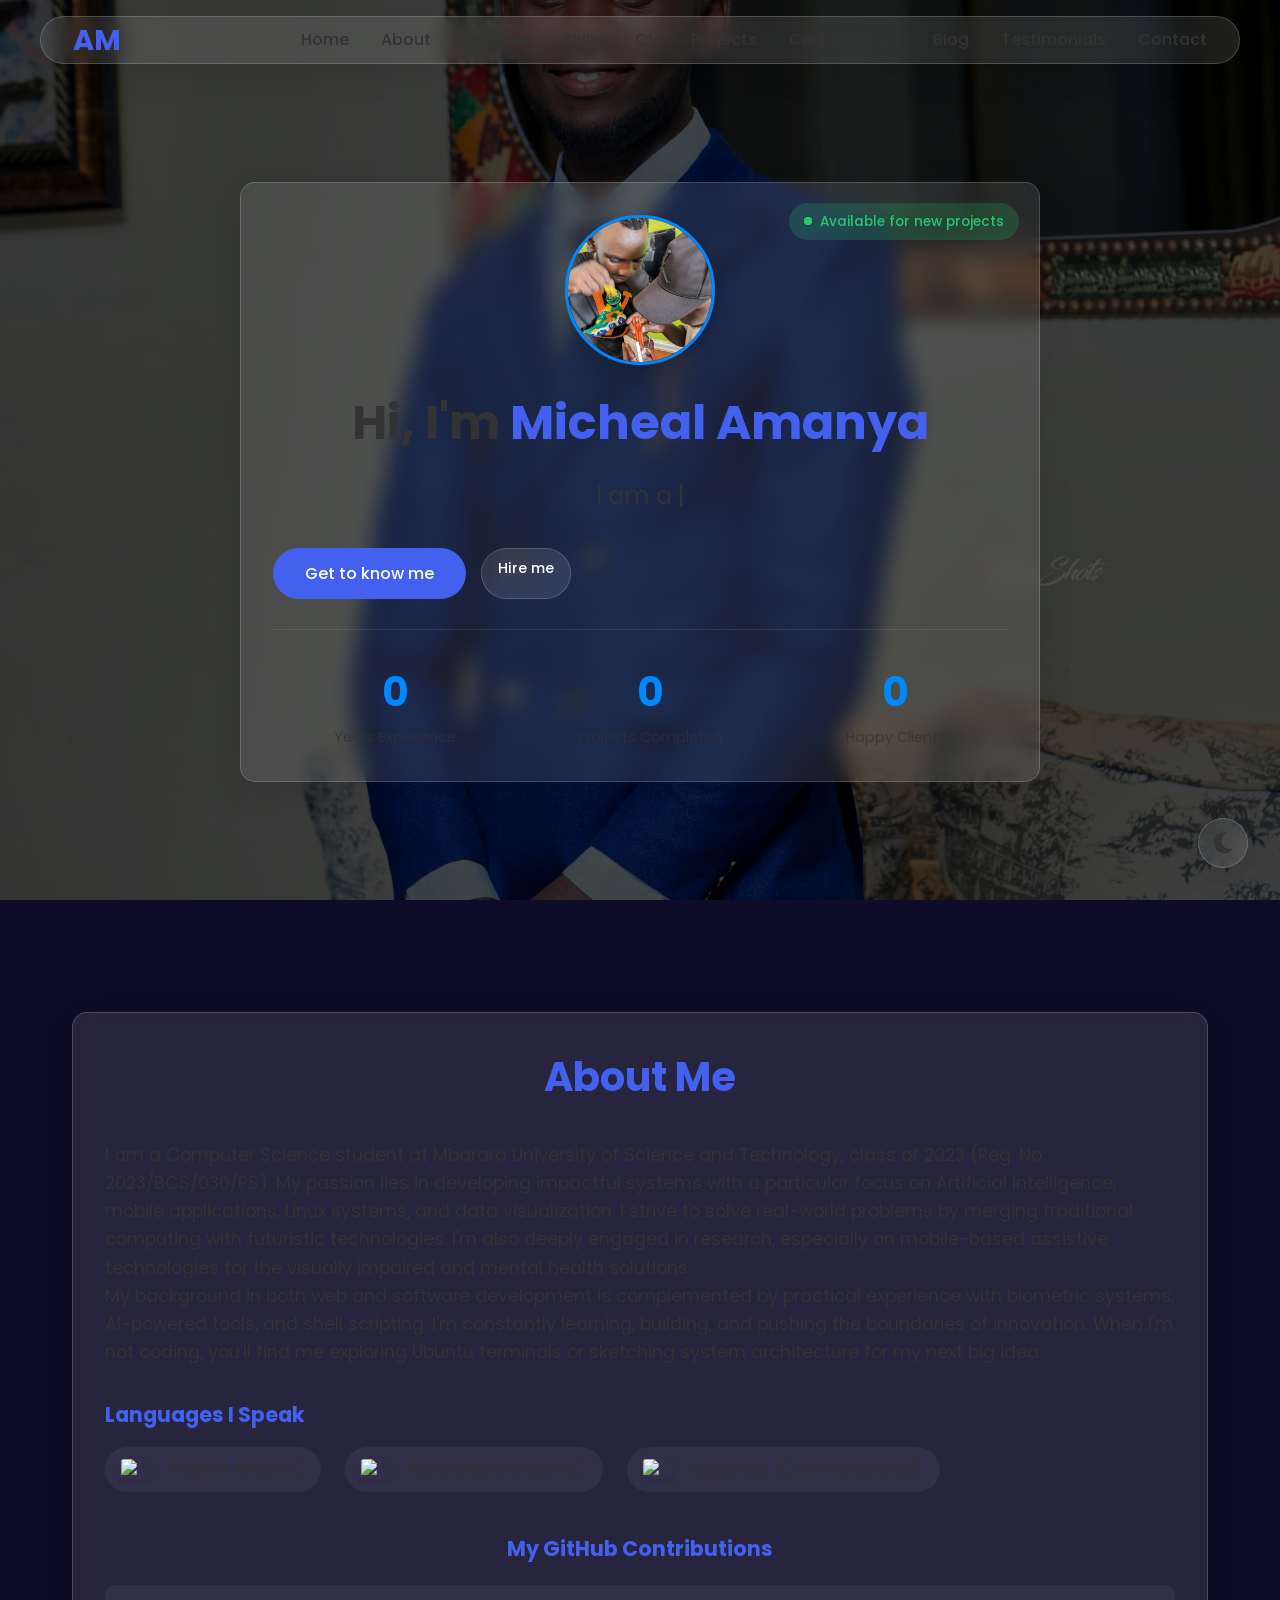
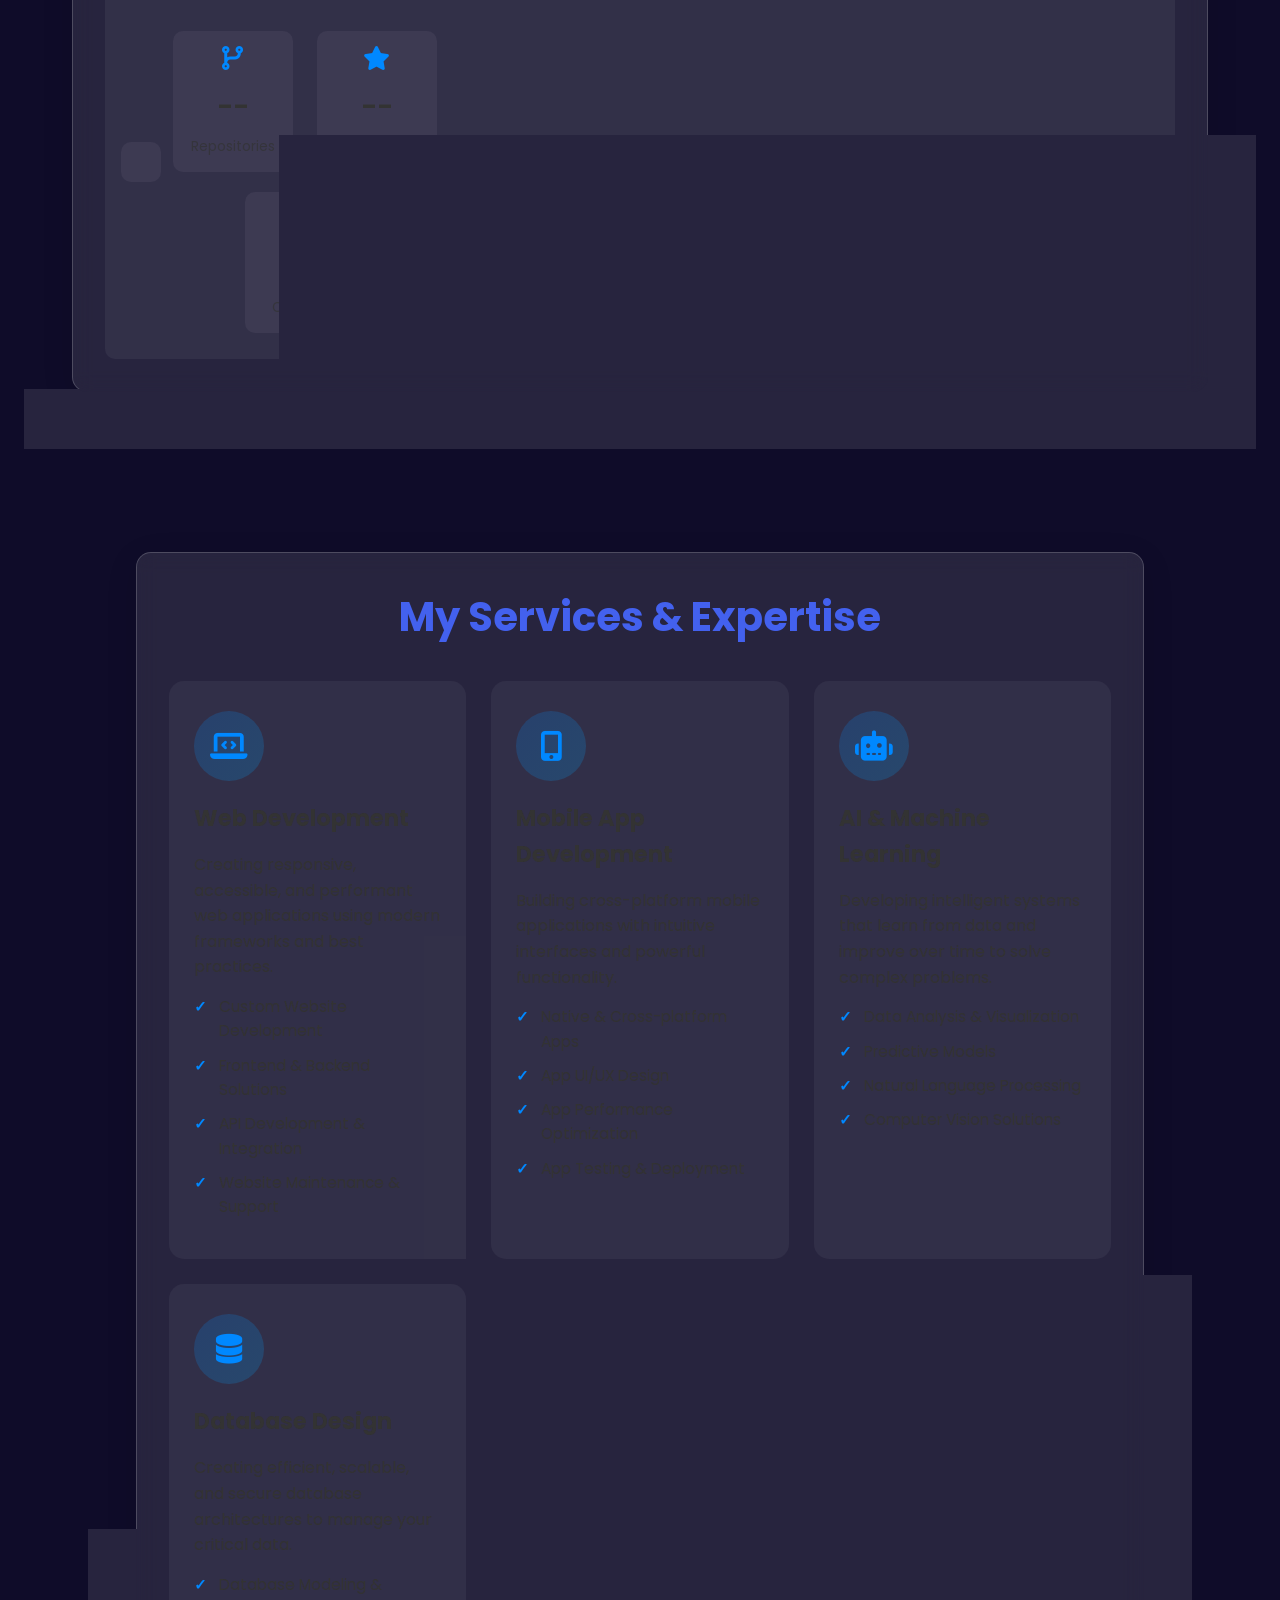
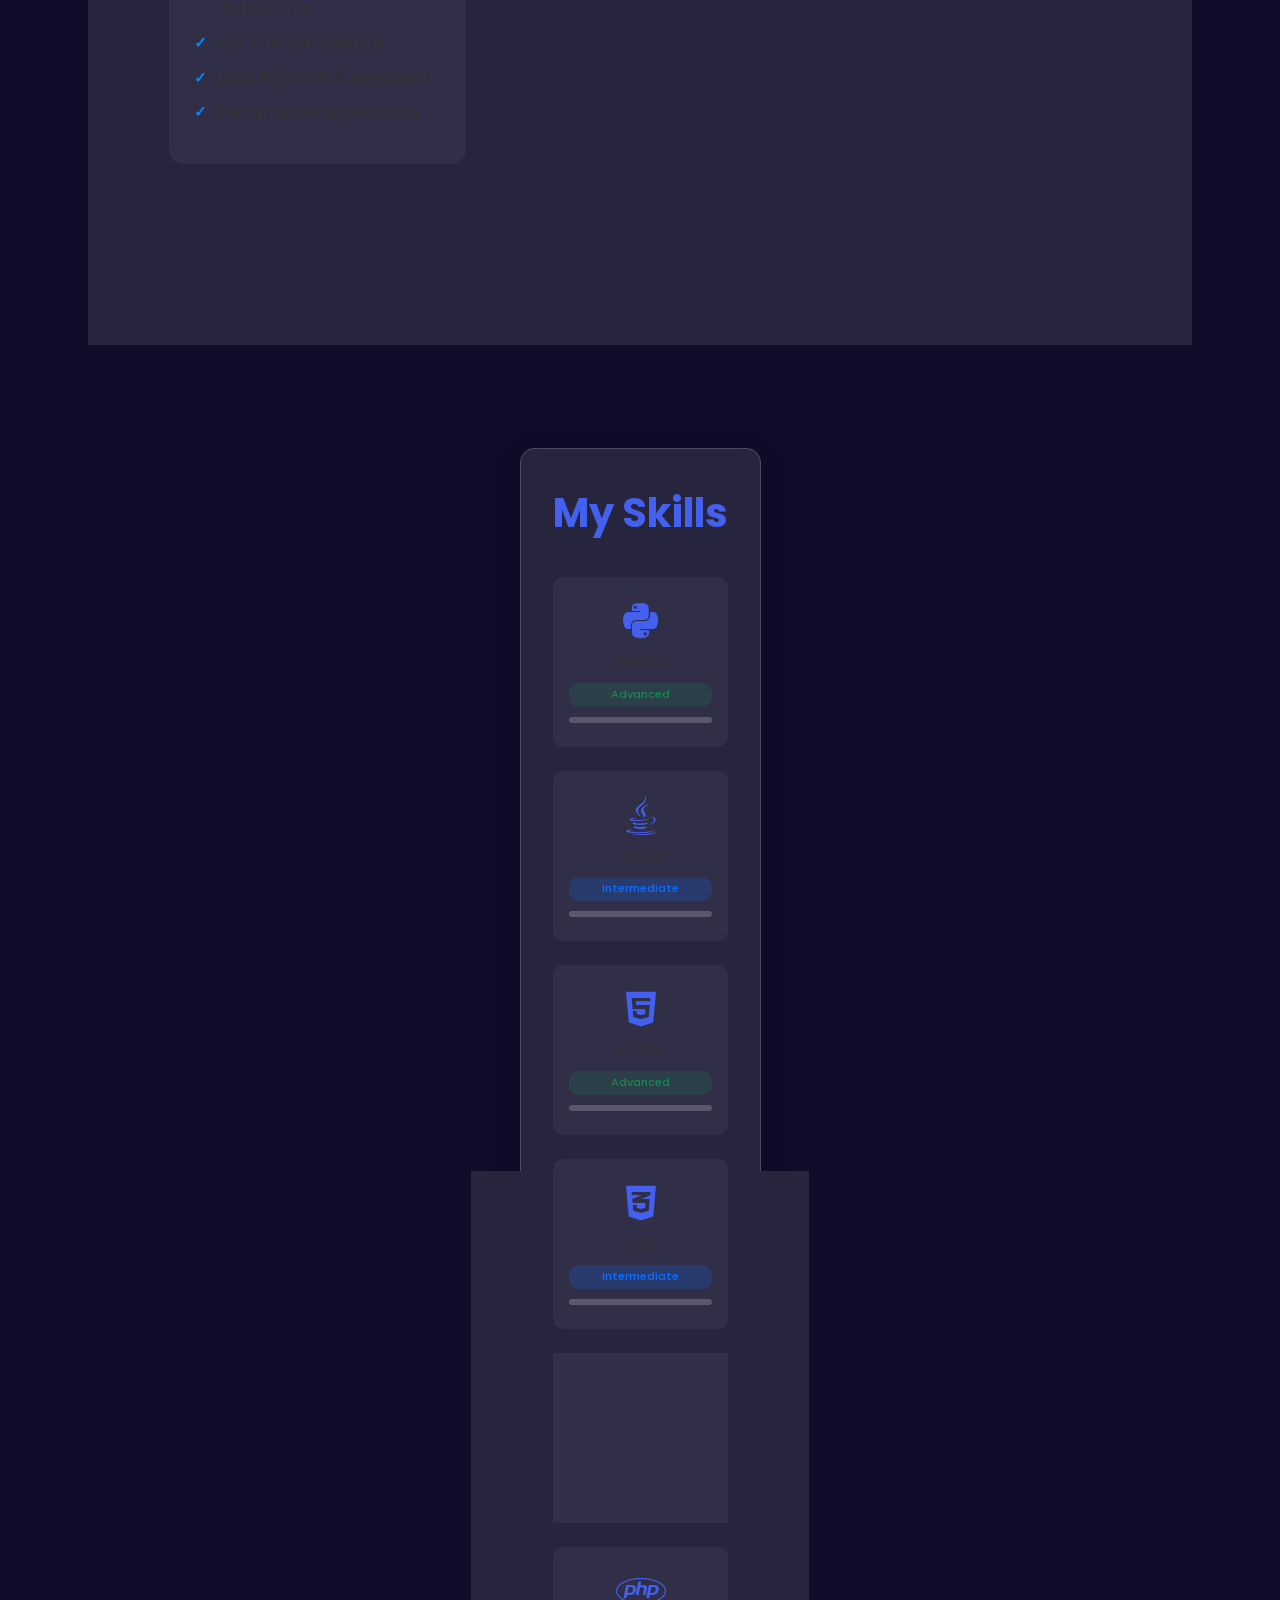
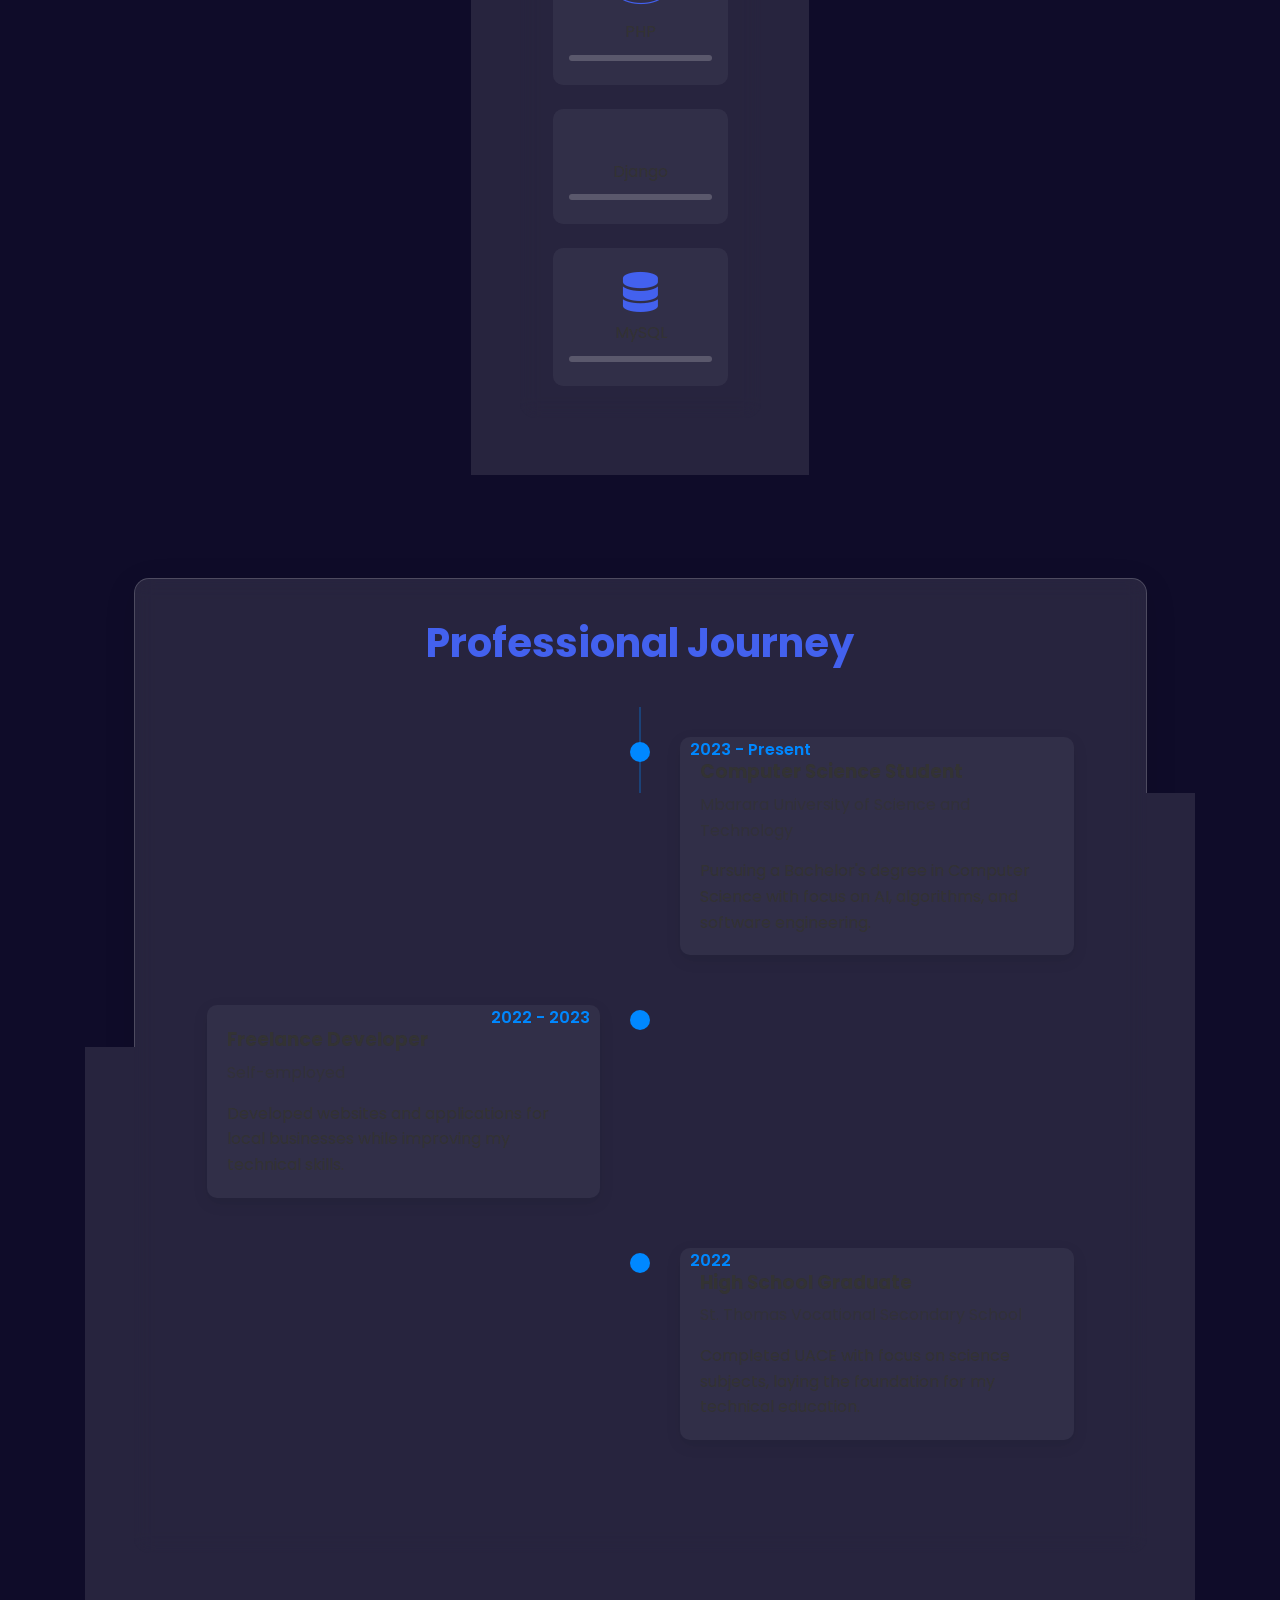
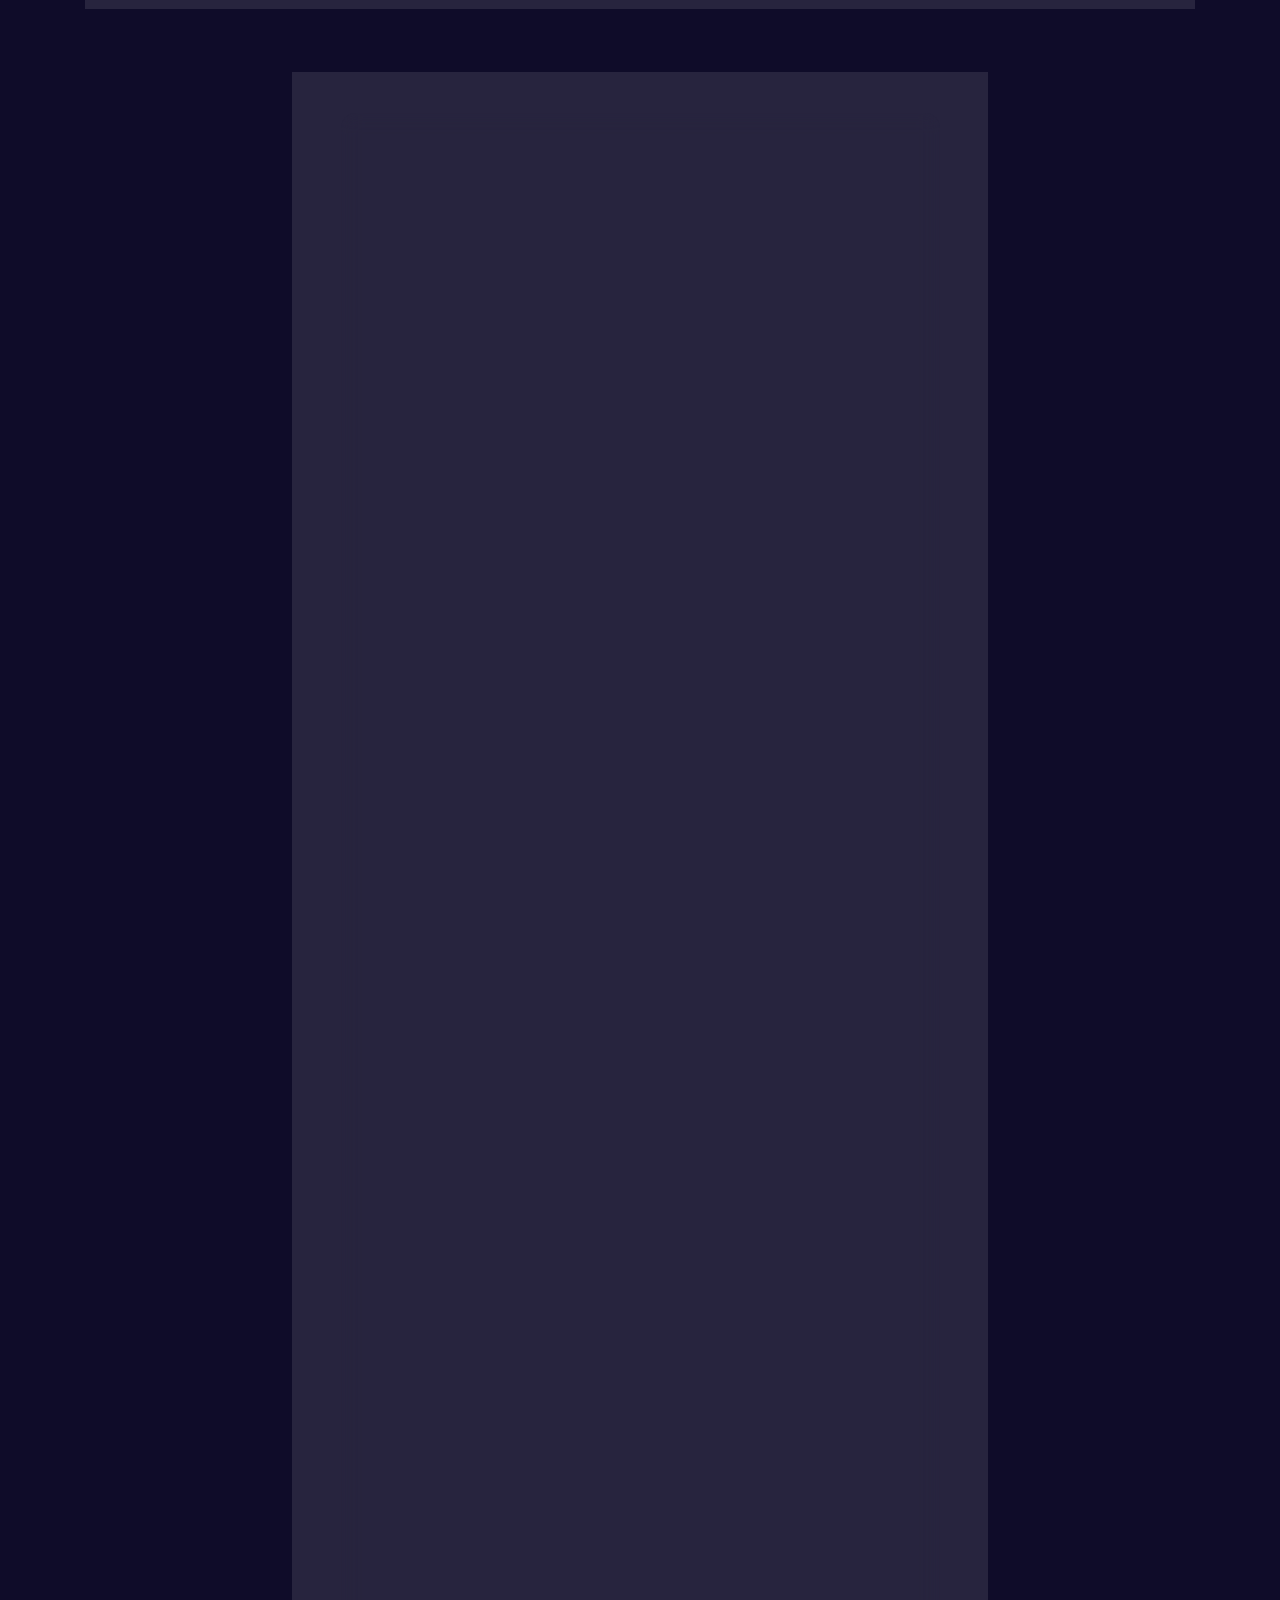
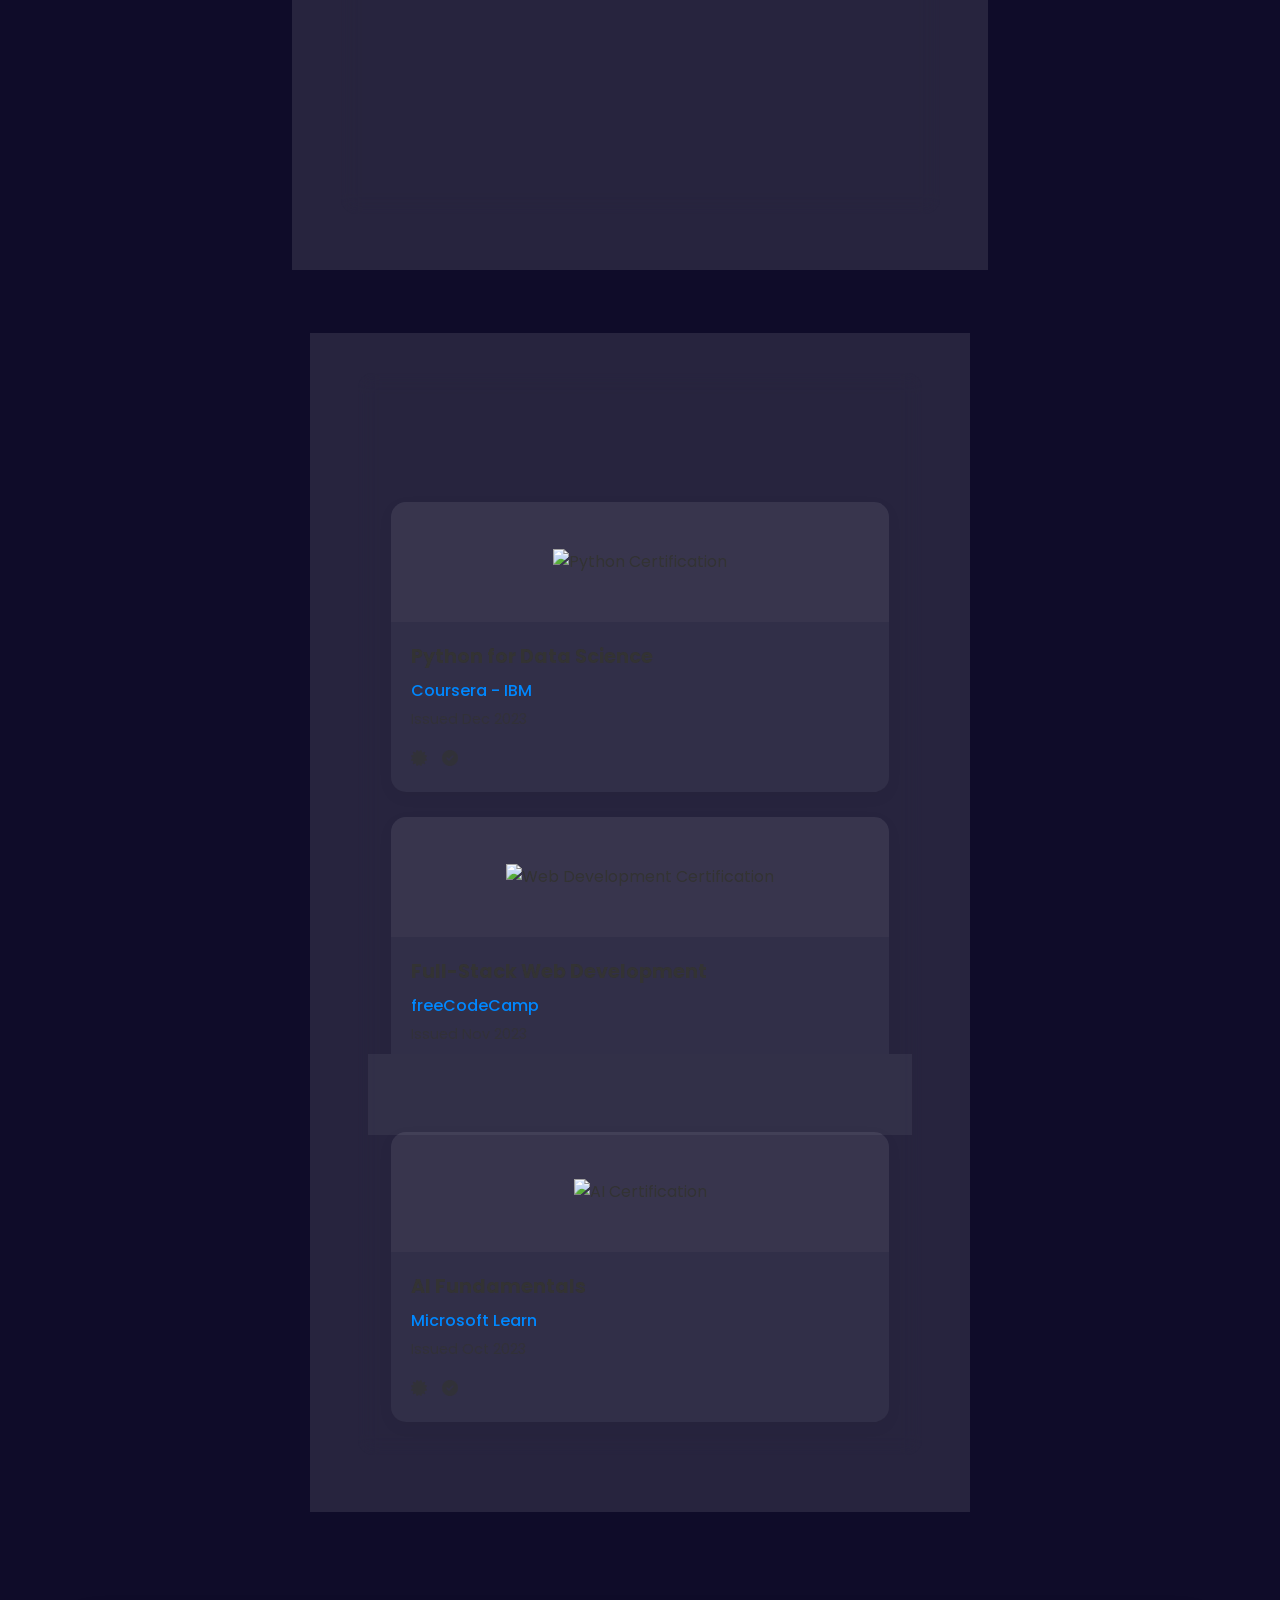
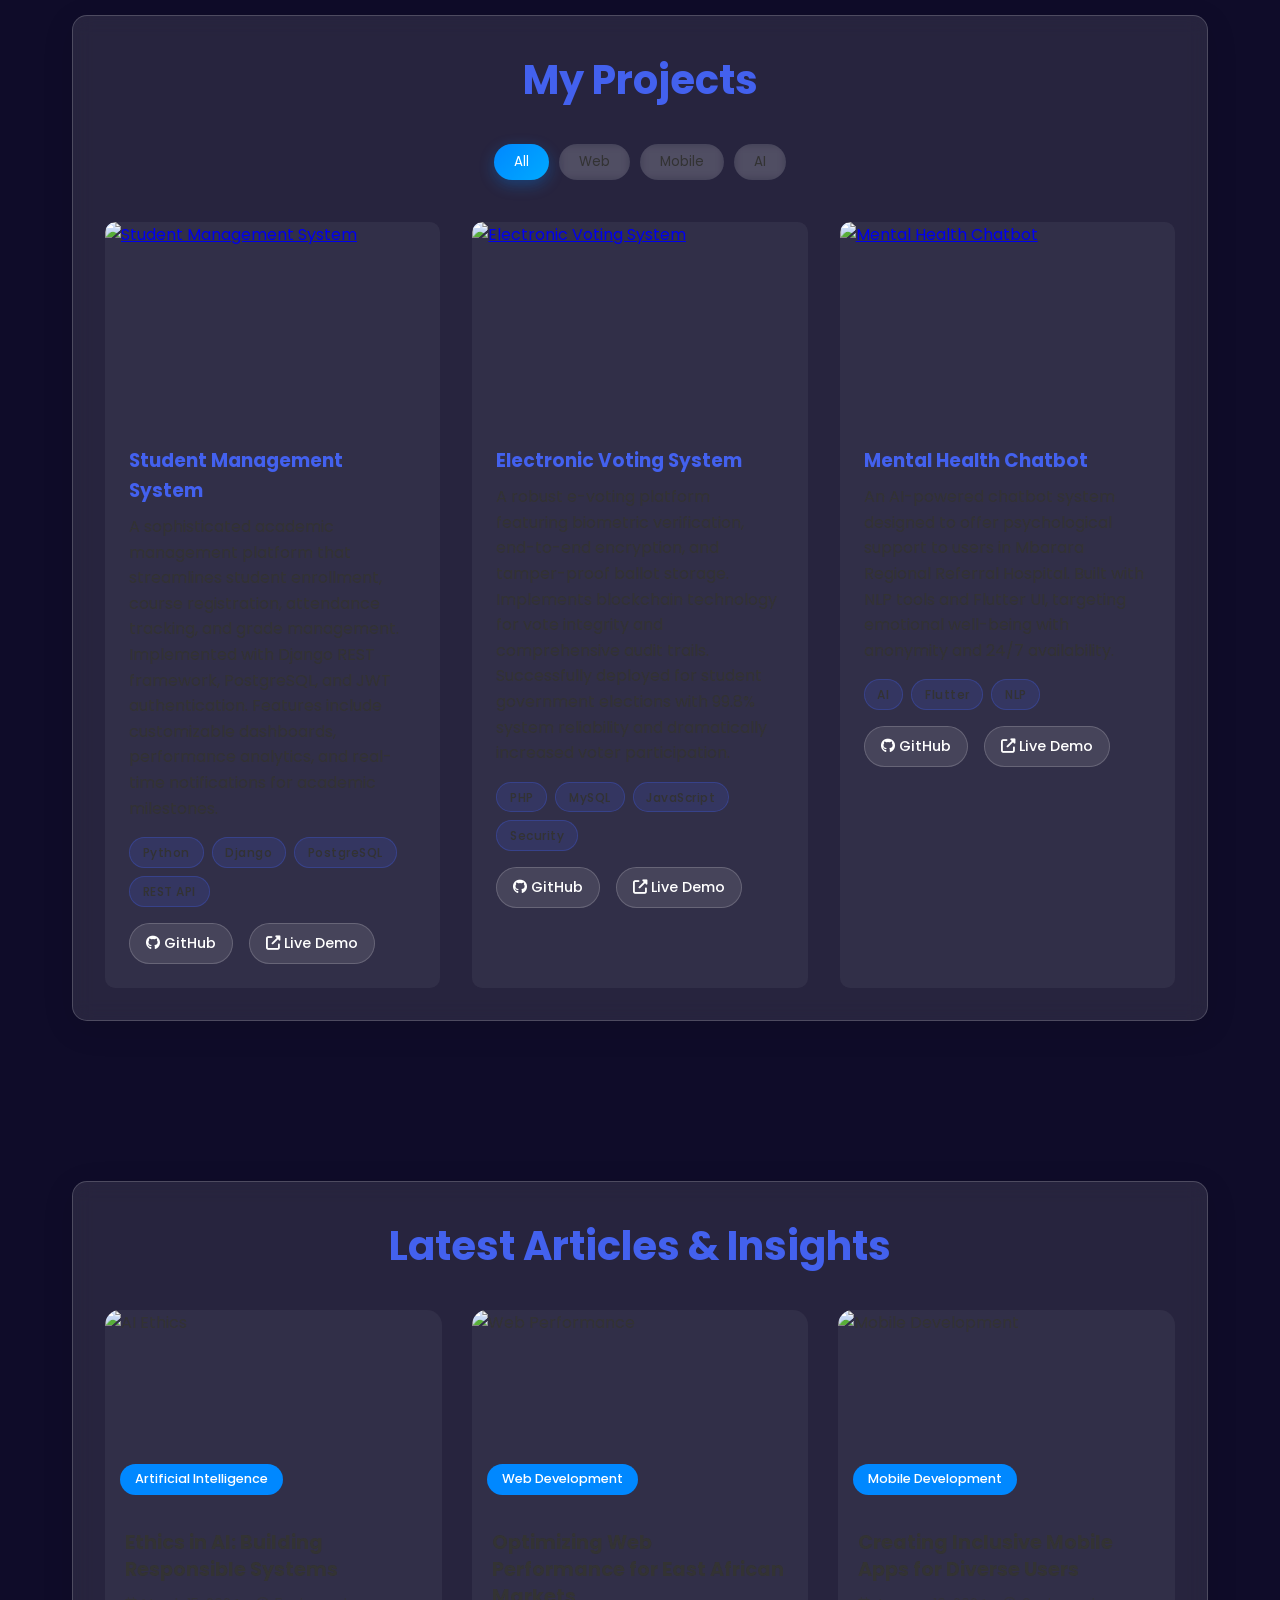
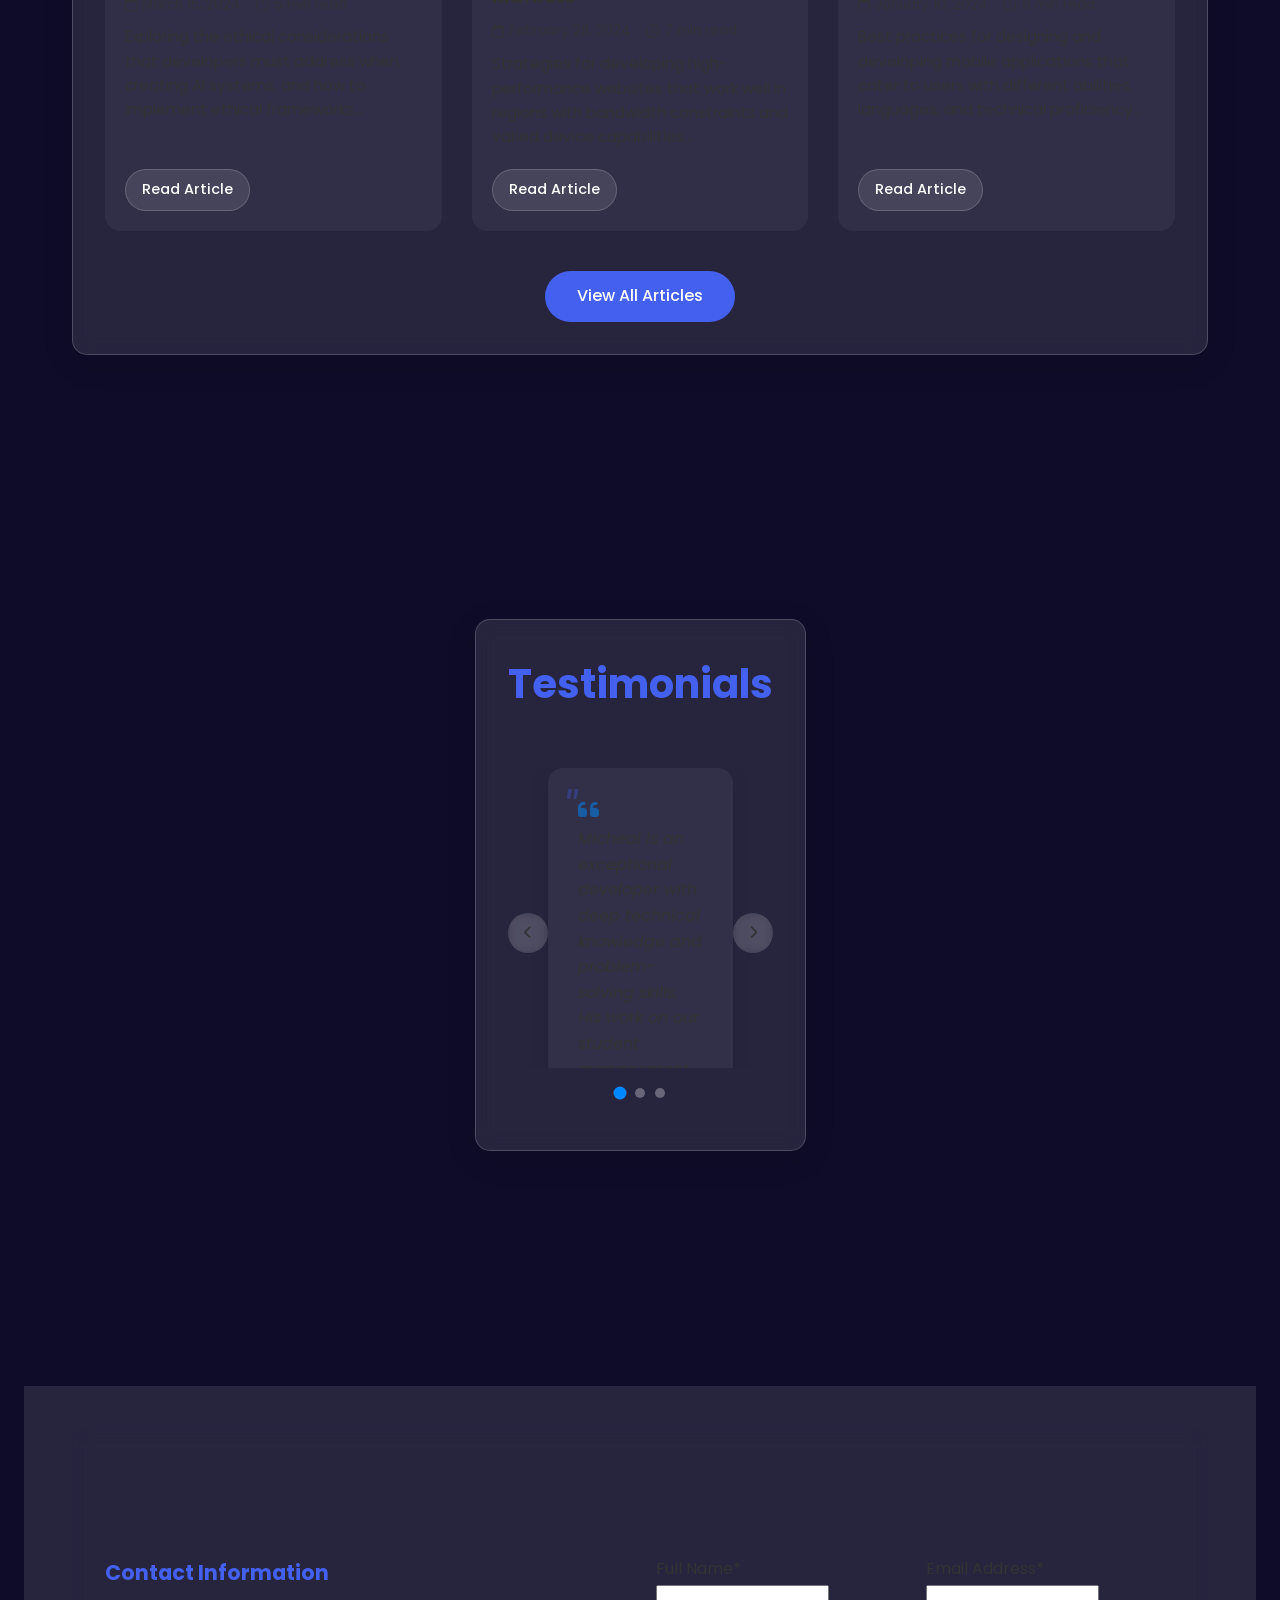
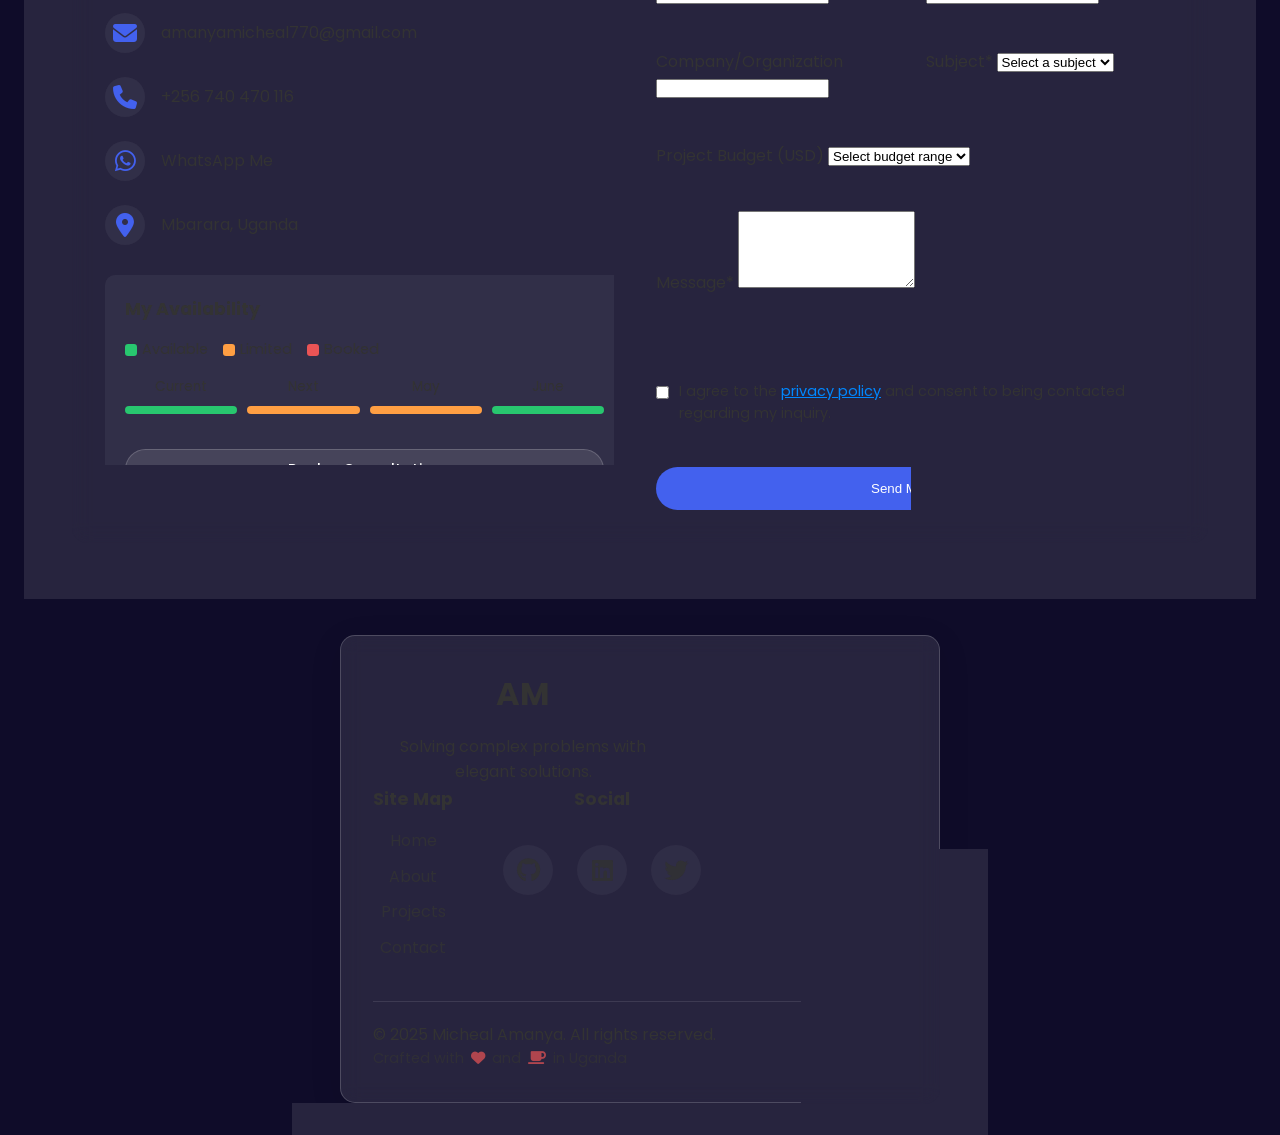
==== commit c63c7fcc: "all updated" ====
--- a/index.html
+++ b/index.html
@@ -3,7 +3,25 @@
 <head>
     <meta charset="UTF-8">
     <meta name="viewport" content="width=device-width, initial-scale=1.0">
-    <title>Micheal Amanya - Portfolio</title>
+    <title>Micheal Amanya - Software Developer & Computer Science Student</title>
+    
+    <!-- SEO Meta Tags -->
+    <meta name="description" content="Micheal Amanya is a Computer Science student and developer specializing in AI, web development, and mobile applications.">
+    <meta name="keywords" content="software developer, computer science, AI, web development, Uganda, Mbarara University">
+    <meta name="author" content="Micheal Amanya">
+    
+    <!-- Open Graph / Social Media Meta Tags -->
+    <meta property="og:title" content="Micheal Amanya - Software Developer Portfolio">
+    <meta property="og:description" content="Computer Science student specializing in AI, web and mobile applications.">
+    <meta property="og:image" content="https://michealamanya.github.io/images/profile.jpg">
+    <meta property="og:url" content="https://michealamanya.github.io">
+    <meta name="twitter:card" content="summary_large_image">
+    
+    <!-- Favicon -->
+    <link rel="icon" href="images/favicon.ico">
+    <link rel="apple-touch-icon" href="images/apple-touch-icon.png">
+    
+    <!-- Existing CSS -->
     <link rel="stylesheet" href="css/style.css">
     <link rel="stylesheet" href="https://cdnjs.cloudflare.com/ajax/libs/font-awesome/6.4.0/css/all.min.css">
     <link href="https://fonts.googleapis.com/css2?family=Poppins:wght@300;400;500;600;700&display=swap" rel="stylesheet">
@@ -16,6 +34,8 @@
     <link rel="stylesheet" href="https://cdn.jsdelivr.net/npm/simplebar@5.3.6/dist/simplebar.min.css">
     <link rel="stylesheet" href="https://cdn.jsdelivr.net/npm/glightbox/dist/css/glightbox.min.css" />
     <link rel="stylesheet" href="css/ui-enhancements.css">
+    <link rel="stylesheet" href="https://cdn.jsdelivr.net/npm/chart.js@3.7.1/dist/chart.min.css">
+    <link rel="stylesheet" href="css/print.css" media="print">
 </head>
 <body class="light-theme">
     <!-- Preloader -->
@@ -35,9 +55,12 @@
             <ul class="nav-links">
                 <li><a href="#home" data-tippy-content="Home Section">Home</a></li>
                 <li><a href="#about" data-tippy-content="Learn About Me">About</a></li>
+                <li><a href="#services" data-tippy-content="My Services">Services</a></li>
                 <li><a href="#skills" data-tippy-content="My Technical Skills">Skills</a></li>
                 <li><a href="#cv" data-tippy-content="My Resume">CV</a></li>
                 <li><a href="#projects" data-tippy-content="My Portfolio Work">Projects</a></li>
+                <li><a href="#certifications" data-tippy-content="My Certifications">Certifications</a></li>
+                <li><a href="#blog" data-tippy-content="My Blog">Blog</a></li>
                 <li><a href="#testimonials" data-tippy-content="What Others Say">Testimonials</a></li>
                 <li><a href="#contact" data-tippy-content="Get in Touch">Contact</a></li>
             </ul>
@@ -52,9 +75,32 @@
     <!-- Home Section -->
     <section id="home" class="section" data-aos="fade-up">
         <div class="glass-card hero-card">
+            <div class="profile-image">
+                <img src="images/profile.jpg" alt="Micheal Amanya">
+            </div>
+            <div class="availability-badge" id="availability-status">
+                <span class="pulse-dot"></span> Available for new projects
+            </div>
             <h1>Hi, I'm <span class="highlight">Micheal Amanya</span></h1>
             <p class="hero-text" data-aos="fade-up" data-aos-delay="200">I am a <span id="typing-text"></span><span class="typing-cursor">|</span></p>
-            <a href="#about" class="btn-primary" data-aos="fade-up" data-aos-delay="400">Get to know me</a>
+            <div class="hero-cta" data-aos="fade-up" data-aos-delay="400">
+                <a href="#about" class="btn-primary">Get to know me</a>
+                <a href="#contact" class="btn-secondary">Hire me</a>
+            </div>
+            <div class="professional-stats">
+                <div class="stat-item">
+                    <span class="stat-number" data-count="3">0</span>
+                    <span class="stat-label">Years Experience</span>
+                </div>
+                <div class="stat-item">
+                    <span class="stat-number" data-count="15">0</span>
+                    <span class="stat-label">Projects Completed</span>
+                </div>
+                <div class="stat-item">
+                    <span class="stat-number" data-count="8">0</span>
+                    <span class="stat-label">Happy Clients</span>
+                </div>
+            </div>
         </div>
     </section>
 
@@ -72,15 +118,15 @@
                         <h3>Languages I Speak</h3>
                         <div class="languages-list">
                             <div class="language-item">
-                                <img src="images/flag-en.jpg" alt="English Flag" class="language-flag">
+                                <img src="images/flags/flag-en.jpg" alt="English Flag" class="language-flag">
                                 <span>English (Fluent)</span>
                             </div>
                             <div class="language-item">
-                                <img src="images/flag-ug.jpg" alt="Uganda Flag" class="language-flag">
-                                <span>runyankole (Native)</span>
+                                <img src="images/flags/flag-ug.jpg" alt="Uganda Flag" class="language-flag">
+                                <span>Runyankole (Native)</span>
                             </div>
                             <div class="language-item">
-                                <img src="images/flag-ug.jpg" alt="Uganda Flag" class="language-flag">
+                                <img src="images/flags/flag-ug.jpg" alt="Uganda Flag" class="language-flag">
                                 <span>Luganda (Conversational)</span>
                             </div>
                         </div>
@@ -117,6 +163,74 @@
         </div>
     </section>
 
+    <!-- Services Section -->
+    <section id="services" class="section" data-aos="fade-up">
+        <div class="glass-card">
+            <h2>My Services & Expertise</h2>
+            <div class="services-container">
+                <div class="service-card" data-aos="fade-up" data-aos-delay="100">
+                    <div class="service-icon">
+                        <i class="fas fa-laptop-code"></i>
+                    </div>
+                    <h3>Web Development</h3>
+                    <p>Creating responsive, accessible, and performant web applications using modern frameworks and best practices.</p>
+                    <ul class="service-list">
+                        <li>Custom Website Development</li>
+                        <li>Frontend & Backend Solutions</li>
+                        <li>API Development & Integration</li>
+                        <li>Website Maintenance & Support</li>
+                    </ul>
+                </div>
+                
+                <div class="service-card" data-aos="fade-up" data-aos-delay="200">
+                    <div class="service-icon">
+                        <i class="fas fa-mobile-alt"></i>
+                    </div>
+                    <h3>Mobile App Development</h3>
+                    <p>Building cross-platform mobile applications with intuitive interfaces and powerful functionality.</p>
+                    <ul class="service-list">
+                        <li>Native & Cross-platform Apps</li>
+                        <li>App UI/UX Design</li>
+                        <li>App Performance Optimization</li>
+                        <li>App Testing & Deployment</li>
+                    </ul>
+                </div>
+                
+                <div class="service-card" data-aos="fade-up" data-aos-delay="300">
+                    <div class="service-icon">
+                        <i class="fas fa-robot"></i>
+                    </div>
+                    <h3>AI & Machine Learning</h3>
+                    <p>Developing intelligent systems that learn from data and improve over time to solve complex problems.</p>
+                    <ul class="service-list">
+                        <li>Data Analysis & Visualization</li>
+                        <li>Predictive Models</li>
+                        <li>Natural Language Processing</li>
+                        <li>Computer Vision Solutions</li>
+                    </ul>
+                </div>
+                
+                <div class="service-card" data-aos="fade-up" data-aos-delay="400">
+                    <div class="service-icon">
+                        <i class="fas fa-database"></i>
+                    </div>
+                    <h3>Database Design</h3>
+                    <p>Creating efficient, scalable, and secure database architectures to manage your critical data.</p>
+                    <ul class="service-list">
+                        <li>Database Modeling & Architecture</li>
+                        <li>SQL & NoSQL Solutions</li>
+                        <li>Data Migration & Integration</li>
+                        <li>Performance Optimization</li>
+                    </ul>
+                </div>
+            </div>
+            
+            <div class="cta-container">
+                <a href="#contact" class="btn-primary">Request Custom Service</a>
+            </div>
+        </div>
+    </section>
+
     <!-- Skills Section -->
    <section id="skills" class="section" data-aos="fade-up">
     <div class="glass-card">
@@ -187,6 +301,49 @@
                 <p>MySQL</p>
                 <div class="skill-progress-container">
                     <div class="skill-progress" data-percent="75"></div>
+                </div>
+            </div>
+        </div>
+    </div>
+</section>
+
+<!-- Professional Timeline Section -->
+<section id="timeline" class="section" data-aos="fade-up">
+    <div class="glass-card">
+        <h2>Professional Journey</h2>
+        <div class="timeline-container">
+            <div class="timeline-line"></div>
+            
+            <!-- Timeline Item 1 -->
+            <div class="timeline-item" data-aos="fade-right">
+                <div class="timeline-dot"></div>
+                <div class="timeline-date">2023 - Present</div>
+                <div class="timeline-content">
+                    <h3>Computer Science Student</h3>
+                    <h4>Mbarara University of Science and Technology</h4>
+                    <p>Pursuing a Bachelor's degree in Computer Science with focus on AI, algorithms, and software engineering.</p>
+                </div>
+            </div>
+            
+            <!-- Timeline Item 2 -->
+            <div class="timeline-item" data-aos="fade-left">
+                <div class="timeline-dot"></div>
+                <div class="timeline-date">2022 - 2023</div>
+                <div class="timeline-content">
+                    <h3>Freelance Developer</h3>
+                    <h4>Self-employed</h4>
+                    <p>Developed websites and applications for local businesses while improving my technical skills.</p>
+                </div>
+            </div>
+            
+            <!-- Timeline Item 3 -->
+            <div class="timeline-item" data-aos="fade-right">
+                <div class="timeline-dot"></div>
+                <div class="timeline-date">2022</div>
+                <div class="timeline-content">
+                    <h3>High School Graduate</h3>
+                    <h4>St. Thomas Vocational Secondary School</h4>
+                    <p>Completed UACE with focus on science subjects, laying the foundation for my technical education.</p>
                 </div>
             </div>
         </div>
@@ -284,6 +441,59 @@
     </div>
 </section>
 
+<!-- Certifications Section -->
+<section id="certifications" class="section" data-aos="fade-up">
+    <div class="glass-card">
+        <h2>Certifications & Training</h2>
+        <div class="certifications-container">
+            <div class="certification-card" data-aos="flip-up" data-aos-delay="100">
+                <div class="certification-logo">
+                    <img src="images/certifications/cert-python.jpg" alt="Python Certification">
+                </div>
+                <div class="certification-info">
+                    <h3>Python for Data Science</h3>
+                    <p class="certification-provider">Coursera - IBM</p>
+                    <p class="certification-date">Issued Dec 2023</p>
+                    <div class="certification-actions">
+                        <a href="#" class="cert-link" data-tippy-content="View Certificate"><i class="fas fa-certificate"></i></a>
+                        <a href="#" class="cert-link" data-tippy-content="Verify Credentials"><i class="fas fa-check-circle"></i></a>
+                    </div>
+                </div>
+            </div>
+            
+            <div class="certification-card" data-aos="flip-up" data-aos-delay="200">
+                <div class="certification-logo">
+                    <img src="images/certifications/cert-web.jpg" alt="Web Development Certification">
+                </div>
+                <div class="certification-info">
+                    <h3>Full-Stack Web Development</h3>
+                    <p class="certification-provider">freeCodeCamp</p>
+                    <p class="certification-date">Issued Nov 2023</p>
+                    <div class="certification-actions">
+                        <a href="#" class="cert-link" data-tippy-content="View Certificate"><i class="fas fa-certificate"></i></a>
+                        <a href="#" class="cert-link" data-tippy-content="Verify Credentials"><i class="fas fa-check-circle"></i></a>
+                    </div>
+                </div>
+            </div>
+            
+            <div class="certification-card" data-aos="flip-up" data-aos-delay="300">
+                <div class="certification-logo">
+                    <img src="images/certifications/cert-ai.jpg" alt="AI Certification">
+                </div>
+                <div class="certification-info">
+                    <h3>AI Fundamentals</h3>
+                    <p class="certification-provider">Microsoft Learn</p>
+                    <p class="certification-date">Issued Oct 2023</p>
+                    <div class="certification-actions">
+                        <a href="#" class="cert-link" data-tippy-content="View Certificate"><i class="fas fa-certificate"></i></a>
+                        <a href="#" class="cert-link" data-tippy-content="Verify Credentials"><i class="fas fa-check-circle"></i></a>
+                    </div>
+                </div>
+            </div>
+        </div>
+    </div>
+</section>
+
 <!-- Projects Section -->
 <section id="projects" class="section" data-aos="fade-up">
     <div class="glass-card">
@@ -301,8 +511,8 @@
             <!-- Project 1 -->
             <div class="project-card" data-aos="zoom-in" data-aos-delay="100" data-category="web">
                 <div class="project-img">
-                    <a href="images/std.jpg" class="glightbox" data-gallery="projects" data-title="Student Management System" data-description="A sophisticated academic management platform that streamlines student enrollment, course registration, attendance tracking, and grade management.">
-                        <img src="images/std.jpg" alt="Student Management System">
+                    <a href="images/projects/std.jpg" class="glightbox" data-gallery="projects" data-title="Student Management System" data-description="A sophisticated academic management platform that streamlines student enrollment, course registration, attendance tracking, and grade management.">
+                        <img src="images/projects/std.jpg" alt="Student Management System">
                     </a>
                 </div>
                 <div class="project-info">
@@ -324,8 +534,8 @@
             <!-- Project 2 -->
             <div class="project-card" data-aos="zoom-in" data-aos-delay="200" data-category="web">
                 <div class="project-img">
-                    <a href="images/voting.jpg" class="glightbox" data-gallery="projects" data-title="Electronic Voting System" data-description="A robust e-voting platform featuring biometric verification, end-to-end encryption, and tamper-proof ballot storage.">
-                        <img src="images/voting.jpg" alt="Electronic Voting System">
+                    <a href="images/projects/voting.jpg" class="glightbox" data-gallery="projects" data-title="Electronic Voting System" data-description="A robust e-voting platform featuring biometric verification, end-to-end encryption, and tamper-proof ballot storage.">
+                        <img src="images/projects/voting.jpg" alt="Electronic Voting System">
                     </a>
                 </div>
                 <div class="project-info">
@@ -347,8 +557,8 @@
             <!-- Project 3 -->
             <div class="project-card" data-aos="zoom-in" data-aos-delay="300" data-category="ai mobile">
                 <div class="project-img">
-                    <a href="images/mental.jpg" class="glightbox" data-gallery="projects" data-title="Mental Health Chatbot" data-description="An AI-powered chatbot system designed to offer psychological support to users in Mbarara Regional Referral Hospital.">
-                        <img src="images/mental.jpg" alt="Mental Health Chatbot">
+                    <a href="images/projects/mental.jpg" class="glightbox" data-gallery="projects" data-title="Mental Health Chatbot" data-description="An AI-powered chatbot system designed to offer psychological support to users in Mbarara Regional Referral Hospital.">
+                        <img src="images/projects/mental.jpg" alt="Mental Health Chatbot">
                     </a>
                 </div>
                 <div class="project-info">
@@ -365,6 +575,66 @@
                     </div>
                 </div>
             </div>
+        </div>
+    </div>
+</section>
+
+<!-- Blog Section -->
+<section id="blog" class="section" data-aos="fade-up">
+    <div class="glass-card">
+        <h2>Latest Articles & Insights</h2>
+        <div class="blog-grid">
+            <div class="blog-card" data-aos="zoom-in" data-aos-delay="100">
+                <div class="blog-image">
+                    <img src="images/blog/blog1.jpg" alt="AI Ethics">
+                    <div class="blog-category">Artificial Intelligence</div>
+                </div>
+                <div class="blog-content">
+                    <h3>Ethics in AI: Building Responsible Systems</h3>
+                    <p class="blog-meta">
+                        <span><i class="far fa-calendar"></i> March 15, 2024</span>
+                        <span><i class="far fa-clock"></i> 5 min read</span>
+                    </p>
+                    <p class="blog-excerpt">Exploring the ethical considerations that developers must address when creating AI systems, and how to implement ethical frameworks...</p>
+                    <a href="#" class="btn-secondary">Read Article</a>
+                </div>
+            </div>
+            
+            <div class="blog-card" data-aos="zoom-in" data-aos-delay="200">
+                <div class="blog-image">
+                    <img src="images/blog/blog2.jpg" alt="Web Performance">
+                    <div class="blog-category">Web Development</div>
+                </div>
+                <div class="blog-content">
+                    <h3>Optimizing Web Performance for East African Markets</h3>
+                    <p class="blog-meta">
+                        <span><i class="far fa-calendar"></i> February 28, 2024</span>
+                        <span><i class="far fa-clock"></i> 7 min read</span>
+                    </p>
+                    <p class="blog-excerpt">Strategies for developing high-performance websites that work well in regions with bandwidth constraints and varied device capabilities...</p>
+                    <a href="#" class="btn-secondary">Read Article</a>
+                </div>
+            </div>
+            
+            <div class="blog-card" data-aos="zoom-in" data-aos-delay="300">
+                <div class="blog-image">
+                    <img src="images/blog/blog3.jpg" alt="Mobile Development">
+                    <div class="blog-category">Mobile Development</div>
+                </div>
+                <div class="blog-content">
+                    <h3>Creating Inclusive Mobile Apps for Diverse Users</h3>
+                    <p class="blog-meta">
+                        <span><i class="far fa-calendar"></i> January 10, 2024</span>
+                        <span><i class="far fa-clock"></i> 6 min read</span>
+                    </p>
+                    <p class="blog-excerpt">Best practices for designing and developing mobile applications that cater to users with different abilities, languages, and technical proficiency...</p>
+                    <a href="#" class="btn-secondary">Read Article</a>
+                </div>
+            </div>
+        </div>
+        
+        <div class="cta-container">
+            <a href="#" class="btn-primary">View All Articles</a>
         </div>
     </div>
 </section>
@@ -389,7 +659,7 @@
                         </div>
                         <div class="testimonial-author">
                             <div class="testimonial-author-img">
-                                <img src="images/testimonial1.jpg" alt="Dr. James Muhumuza">
+                                <img src="images/testimonials/testimonial1.jpg" alt="Dr. James Muhumuza">
                             </div>
                             <div class="testimonial-author-info">
                                 <h4>Dr. James Muhumuza</h4>
@@ -408,7 +678,7 @@
                         </div>
                         <div class="testimonial-author">
                             <div class="testimonial-author-img">
-                                <img src="images/testimonial2.jpg" alt="Sarah Nakigozi">
+                                <img src="images/testimonials/testimonial2.jpg" alt="Sarah Nakigozi">
                             </div>
                             <div class="testimonial-author-info">
                                 <h4>Sarah Nakigozi</h4>
@@ -427,7 +697,7 @@
                         </div>
                         <div class="testimonial-author">
                             <div class="testimonial-author-img">
-                                <img src="images/testimonial3.jpg" alt="Dr. Rachel Kiconco">
+                                <img src="images/testimonials/testimonial3.jpg" alt="Dr. Rachel Kiconco">
                             </div>
                             <div class="testimonial-author-info">
                                 <h4>Dr. Rachel Kiconco</h4>
@@ -473,33 +743,89 @@
                         <span>Mbarara, Uganda</span>
                     </li>
                 </ul>
+                
+                <!-- Availability Calendar -->
+                <div class="availability-calendar">
+                    <h4>My Availability</h4>
+                    <div class="calendar-visual">
+                        <div class="calendar-legend">
+                            <span class="legend-item"><span class="legend-color available"></span> Available</span>
+                            <span class="legend-item"><span class="legend-color limited"></span> Limited</span>
+                            <span class="legend-item"><span class="legend-color booked"></span> Booked</span>
+                        </div>
+                        <div class="calendar-weeks">
+                            <div class="calendar-week">
+                                <span class="week-label">Current</span>
+                                <span class="week-availability available" data-tippy-content="Fully available this week"></span>
+                            </div>
+                            <div class="calendar-week">
+                                <span class="week-label">Next</span>
+                                <span class="week-availability limited" data-tippy-content="Limited availability (10-15 hrs)"></span>
+                            </div>
+                            <div class="calendar-week">
+                                <span class="week-label">May</span>
+                                <span class="week-availability limited" data-tippy-content="Limited availability (5-10 hrs)"></span>
+                            </div>
+                            <div class="calendar-week">
+                                <span class="week-label">June</span>
+                                <span class="week-availability available" data-tippy-content="Fully available"></span>
+                            </div>
+                        </div>
+                    </div>
+                    <a href="#" class="btn-secondary btn-schedule" data-tippy-content="Schedule a meeting">Book a Consultation</a>
+                </div>
             </div
             
             <!-- Contact Form -->
             <form id="contactForm" class="contact-form" data-aos="fade-left">
                 <div class="form-group">
-                    <label for="name">Name</label>
+                    <label for="name">Full Name*</label>
                     <input type="text" id="name" name="name" required>
                     <div class="form-feedback"></div>
                 </div>
                 <div class="form-group">
-                    <label for="email">Email</label>
+                    <label for="email">Email Address*</label>
                     <input type="email" id="email" name="email" required>
                     <div class="form-feedback"></div>
                 </div>
                 <div class="form-group">
-                    <label for="message">Message</label>
+                    <label for="company">Company/Organization</label>
+                    <input type="text" id="company" name="company">
+                </div>
+                <div class="form-group">
+                    <label for="subject">Subject*</label>
+                    <select id="subject" name="subject" required>
+                        <option value="" disabled selected>Select a subject</option>
+                        <option value="job">Job Opportunity</option>
+                        <option value="project">Project Inquiry</option>
+                        <option value="collaboration">Collaboration</option>
+                        <option value="other">Other</option>
+                    </select>
+                </div>
+                <div class="form-group">
+                    <label for="budget">Project Budget (USD)</label>
+                    <select id="budget" name="budget">
+                        <option value="" disabled selected>Select budget range</option>
+                        <option value="small">$500 - $1,000</option>
+                        <option value="medium">$1,000 - $5,000</option>
+                        <option value="large">$5,000+</option>
+                        <option value="discuss">To be discussed</option>
+                    </select>
+                </div>
+                <div class="form-group">
+                    <label for="message">Message*</label>
                     <textarea id="message" name="message" rows="5" required></textarea>
                     <div class="form-feedback"></div>
                 </div>
+                <div class="form-group">
+                    <div class="g-recaptcha" data-sitekey="your-recaptcha-site-key"></div>
+                </div>
+                <div class="form-policy">
+                    <input type="checkbox" id="privacy" name="privacy" required>
+                    <label for="privacy">I agree to the <a href="#">privacy policy</a> and consent to being contacted regarding my inquiry.</label>
+                </div>
                 <button type="submit" class="btn-primary">Send Message</button>
             </form>
-            
-            <div class="social-links" data-aos="fade-up">
-                <a href="https://github.com/michealamanya" target="_blank" data-tippy-content="Check my code on GitHub"><i class="fab fa-github"></i></a>
-                <a href="https://linkedin.com/micheal amanya" target="_blank" data-tippy-content="Connect with me on LinkedIn"><i class="fab fa-linkedin"></i></a>
-                <a href="https://twitter.com/@amanyamicheal_a" target="_blank" data-tippy-content="Follow me on Twitter"><i class="fab fa-twitter"></i></a>
-            </div>
         </div>
     </div>
 </section>
@@ -507,7 +833,35 @@
 <!-- Footer -->
 <footer data-aos="fade-up">
     <div class="glass-card footer-card">
-        <p>&copy; 2025 Micheal Amanya. All rights reserved. Crafted with passion and code.</p>
+        <div class="footer-content">
+            <div class="footer-branding">
+                <div class="footer-logo">AM</div>
+                <p>Solving complex problems with elegant solutions.</p>
+            </div>
+            <div class="footer-links">
+                <div class="footer-section">
+                    <h4>Site Map</h4>
+                    <ul>
+                        <li><a href="#home">Home</a></li>
+                        <li><a href="#about">About</a></li>
+                        <li><a href="#projects">Projects</a></li>
+                        <li><a href="#contact">Contact</a></li>
+                    </ul>
+                </div>
+                <div class="footer-section">
+                    <h4>Social</h4>
+                    <div class="social-links">
+                        <a href="https://github.com/michealamanya" target="_blank" data-tippy-content="GitHub"><i class="fab fa-github"></i></a>
+                        <a href="https://linkedin.com/micheal amanya" target="_blank" data-tippy-content="LinkedIn"><i class="fab fa-linkedin"></i></a>
+                        <a href="https://twitter.com/@amanyamicheal_a" target="_blank" data-tippy-content="Twitter"><i class="fab fa-twitter"></i></a>
+                    </div>
+                </div>
+            </div>
+        </div>
+        <div class="footer-bottom">
+            <p>&copy; 2025 Micheal Amanya. All rights reserved.</p>
+            <p class="footer-credits">Crafted with <i class="fas fa-heart"></i> and <i class="fas fa-coffee"></i> in Uganda</p>
+        </div>
     </div>
 </footer>
 
@@ -518,6 +872,11 @@
 <!-- Back to top button -->
 <div id="back-to-top" data-tippy-content="Back to top">
     <i class="fas fa-arrow-up"></i>
+</div>
+
+<!-- Print Button -->
+<div id="print-portfolio" data-tippy-content="Print portfolio">
+    <i class="fas fa-print"></i>
 </div>
 
 <!-- JS Libraries -->
@@ -530,6 +889,8 @@
 <script src="https://cdn.jsdelivr.net/npm/simplebar@5.3.6/dist/simplebar.min.js"></script>
 <script src="https://cdn.jsdelivr.net/npm/glightbox/dist/js/glightbox.min.js"></script>
 <script src="https://cdn.jsdelivr.net/npm/github-calendar@2.3.1/dist/github-calendar.min.js"></script>
+<script src="https://cdn.jsdelivr.net/npm/chart.js@3.7.1/dist/chart.min.js"></script>
+<script src="https://www.google.com/recaptcha/api.js" async defer></script>
 <script src="js/script.js"></script>
 
 <!-- Initialize new UI components -->
@@ -583,7 +944,8 @@
                 'Web Developer', 
                 'AI Enthusiast', 
                 'Mobile App Developer',
-                'Problem Solver'
+                'Problem Solver',
+                'Tech Innovator'
             ],
             typeSpeed: 50,
             backSpeed: 30,
@@ -592,6 +954,47 @@
         };
         
         new Typed('#typing-text', typingOptions);
+        
+        // Professional Stats Counter Animation
+        const statNumbers = document.querySelectorAll('.stat-number');
+        
+        const animateStats = () => {
+            statNumbers.forEach(stat => {
+                const target = parseInt(stat.getAttribute('data-count'));
+                const count = +stat.innerText;
+                const speed = 200; // Lower is faster
+                const inc = target / speed;
+                
+                if (count < target) {
+                    stat.innerText = Math.ceil(count + inc);
+                    setTimeout(animateStats, 30);
+                } else {
+                    stat.innerText = target;
+                }
+            });
+        };
+        
+        // Start animation when stats are in viewport
+        const statsObserver = new IntersectionObserver((entries) => {
+            entries.forEach(entry => {
+                if (entry.isIntersecting) {
+                    animateStats();
+                    statsObserver.unobserve(entry.target);
+                }
+            });
+        });
+        
+        document.querySelector('.professional-stats')?.forEach(stats => {
+            statsObserver.observe(stats);
+        });
+        
+        // Print button functionality
+        const printButton = document.getElementById('print-portfolio');
+        if (printButton) {
+            printButton.addEventListener('click', () => {
+                window.print();
+            });
+        }
         
         // Initialize GLightbox for project images
         const lightbox = GLightbox({
@@ -756,7 +1159,7 @@
         
         fetchGitHubData();
         
-        // Enhanced Contact Form with confetti
+        // Enhanced Contact Form with confetti and reCAPTCHA
         const contactForm = document.getElementById('contactForm');
         if (contactForm) {
             contactForm.addEventListener('submit', function(e) {
@@ -765,13 +1168,27 @@
                 // Basic validation
                 const name = document.getElementById('name').value;
                 const email = document.getElementById('email').value;
+                const subject = document.getElementById('subject').value;
                 const message = document.getElementById('message').value;
-                
-                if (!name || !email || !message) {
+                const privacy = document.getElementById('privacy').checked;
+                
+                if (!name || !email || !subject || !message || !privacy) {
                     Swal.fire({
                         title: 'Error!',
-                        text: 'Please fill in all required fields',
+                        text: 'Please fill in all required fields and accept the privacy policy',
                         icon: 'error',
+                        confirmButtonText: 'OK'
+                    });
+                    return;
+                }
+                
+                // Check reCAPTCHA
+                const recaptchaResponse = grecaptcha.getResponse();
+                if (!recaptchaResponse.length) {
+                    Swal.fire({
+                        title: 'Verification Required',
+                        text: 'Please complete the reCAPTCHA verification',
+                        icon: 'warning',
                         confirmButtonText: 'OK'
                     });
                     return;
@@ -791,7 +1208,7 @@
                 setTimeout(() => {
                     Swal.fire({
                         title: 'Message Sent!',
-                        text: 'Thank you for contacting me. I will get back to you soon!',
+                        text: 'Thank you for contacting me. I will get back to you within 24-48 hours!',
                         icon: 'success',
                         confirmButtonText: 'Great!'
                     });
@@ -804,9 +1221,35 @@
                     });
                     
                     contactForm.reset();
+                    grecaptcha.reset();
                 }, 2000);
             });
         }
+        
+        // Availability Status update based on time
+        const updateAvailabilityStatus = () => {
+            const now = new Date();
+            const day = now.getDay(); // 0 = Sunday, 6 = Saturday
+            const hour = now.getHours();
+            
+            const availabilityBadge = document.getElementById('availability-status');
+            
+            if (!availabilityBadge) return;
+            
+            // Available during weekdays 9am-5pm
+            if (day >= 1 && day <= 5 && hour >= 9 && hour < 17) {
+                availabilityBadge.innerHTML = '<span class="pulse-dot"></span> Available now';
+                availabilityBadge.className = 'availability-badge available';
+            } 
+            // Limited availability on weekends and evenings
+            else if ((day >= 1 && day <= 5 && (hour >= 17 || hour < 9)) || (day === 0 || day === 6)) {
+                availabilityBadge.innerHTML = '<span class="pulse-dot"></span> Limited availability';
+                availabilityBadge.className = 'availability-badge limited';
+            }
+        };
+        
+        updateAvailabilityStatus();
+        setInterval(updateAvailabilityStatus, 60000); // Update every minute
         
         // Project Demo Links
         const demoButtons = document.querySelectorAll('.btn-demo');
--- a/css/ui-enhancements.css
+++ b/css/ui-enhancements.css
@@ -390,8 +390,8 @@
 }
 
 .testimonial-author-img {
-    width: 60px;
-    height: 60px;
+    width: 70px;
+    height: 70px;
     border-radius: 50%;
     overflow: hidden;
     margin-right: 15px;
@@ -402,6 +402,7 @@
     width: 100%;
     height: 100%;
     object-fit: cover;
+    transition: transform 0.5s ease;
 }
 
 .testimonial-author-info h4 {
@@ -475,6 +476,745 @@
     opacity: 1;
 }
 
+/* Professional Stats in Hero Section */
+.professional-stats {
+    display: flex;
+    justify-content: space-around;
+    margin-top: 30px;
+    padding-top: 30px;
+    border-top: 1px solid rgba(255, 255, 255, 0.1);
+}
+
+.stat-item {
+    text-align: center;
+    padding: 0 15px;
+}
+
+.stat-number {
+    font-size: 2.5rem;
+    font-weight: 700;
+    color: var(--accent-color);
+    display: block;
+}
+
+.stat-label {
+    font-size: 0.9rem;
+    opacity: 0.7;
+}
+
+/* Availability Badge */
+.availability-badge {
+    position: absolute;
+    top: 20px;
+    right: 20px;
+    padding: 8px 15px;
+    border-radius: 30px;
+    font-size: 0.85rem;
+    font-weight: 500;
+    display: flex;
+    align-items: center;
+    background: rgba(40, 199, 111, 0.2);
+    color: #28c76f;
+}
+
+.availability-badge.available {
+    background: rgba(40, 199, 111, 0.2);
+    color: #28c76f;
+}
+
+.availability-badge.limited {
+    background: rgba(255, 159, 67, 0.2);
+    color: #ff9f43;
+}
+
+.availability-badge.unavailable {
+    background: rgba(234, 84, 85, 0.2);
+    color: #ea5455;
+}
+
+.pulse-dot {
+    width: 8px;
+    height: 8px;
+    border-radius: 50%;
+    background-color: currentColor;
+    margin-right: 8px;
+    position: relative;
+}
+
+.pulse-dot::after {
+    content: '';
+    position: absolute;
+    width: 100%;
+    height: 100%;
+    border-radius: 50%;
+    background-color: currentColor;
+    animation: pulse 1.5s infinite;
+    top: 0;
+    left: 0;
+}
+
+@keyframes pulse {
+    0% {
+        transform: scale(1);
+        opacity: 1;
+    }
+    100% {
+        transform: scale(2.5);
+        opacity: 0;
+    }
+}
+
+/* Hero CTA */
+.hero-cta {
+    display: flex;
+    gap: 15px;
+    margin-top: 25px;
+}
+
+/* Services Section */
+.services-container {
+    display: grid;
+    grid-template-columns: repeat(auto-fit, minmax(280px, 1fr));
+    gap: 25px;
+    margin-top: 30px;
+}
+
+.service-card {
+    background: rgba(255, 255, 255, 0.05);
+    border-radius: 15px;
+    padding: 30px 25px;
+    transition: all 0.3s ease;
+    height: 100%;
+    display: flex;
+    flex-direction: column;
+}
+
+.service-card:hover {
+    transform: translateY(-10px);
+    box-shadow: 0 15px 30px rgba(0, 0, 0, 0.1);
+    background: rgba(255, 255, 255, 0.1);
+}
+
+.service-icon {
+    width: 70px;
+    height: 70px;
+    background: linear-gradient(135deg, rgba(0, 136, 255, 0.2), rgba(0, 170, 255, 0.2));
+    border-radius: 50%;
+    display: flex;
+    align-items: center;
+    justify-content: center;
+    margin-bottom: 20px;
+}
+
+.service-icon i {
+    font-size: 30px;
+    color: var(--accent-color);
+}
+
+.service-card h3 {
+    font-size: 1.4rem;
+    margin-bottom: 15px;
+}
+
+.service-list {
+    list-style: none;
+    padding: 0;
+    margin-top: 15px;
+}
+
+.service-list li {
+    position: relative;
+    padding-left: 25px;
+    margin-bottom: 10px;
+    font-size: 0.95rem;
+}
+
+.service-list li::before {
+    content: '✓';
+    position: absolute;
+    left: 0;
+    color: var(--accent-color);
+    font-weight: bold;
+}
+
+.cta-container {
+    margin-top: 40px;
+    text-align: center;
+}
+
+/* Professional Timeline */
+.timeline-container {
+    position: relative;
+    padding: 30px 0;
+    max-width: 1000px;
+    margin: 0 auto;
+}
+
+.timeline-line {
+    position: absolute;
+    top: 0;
+    bottom: 0;
+    left: 50%;
+    width: 2px;
+    background: rgba(0, 136, 255, 0.3);
+    transform: translateX(-50%);
+}
+
+.timeline-item {
+    position: relative;
+    margin-bottom: 50px;
+    width: 50%;
+    padding: 0 40px;
+}
+
+.timeline-item:nth-child(odd) {
+    left: 0;
+}
+
+.timeline-item:nth-child(even) {
+    left: 50%;
+}
+
+.timeline-dot {
+    position: absolute;
+    width: 20px;
+    height: 20px;
+    border-radius: 50%;
+    background: var(--accent-color);
+    top: 5px;
+    right: -10px;
+    z-index: 2;
+}
+
+.timeline-item:nth-child(even) .timeline-dot {
+    right: auto;
+    left: -10px;
+}
+
+.timeline-date {
+    position: absolute;
+    top: 0;
+    right: 50px;
+    font-weight: 600;
+    color: var(--accent-color);
+}
+
+.timeline-item:nth-child(even) .timeline-date {
+    right: auto;
+    left: 50px;
+    text-align: left;
+}
+
+.timeline-content {
+    background: rgba(255, 255, 255, 0.05);
+    border-radius: 10px;
+    padding: 20px;
+    box-shadow: 0 5px 15px rgba(0, 0, 0, 0.1);
+}
+
+.timeline-content h3 {
+    margin-top: 0;
+    margin-bottom: 5px;
+}
+
+.timeline-content h4 {
+    margin-top: 0;
+    font-weight: 400;
+    opacity: 0.7;
+    font-size: 1rem;
+    margin-bottom: 15px;
+}
+
+/* Certifications Section */
+.certifications-container {
+    display: grid;
+    grid-template-columns: repeat(auto-fit, minmax(300px, 1fr));
+    gap: 25px;
+    margin-top: 30px;
+}
+
+.certification-card {
+    background: rgba(255, 255, 255, 0.05);
+    border-radius: 15px;
+    overflow: hidden;
+    transition: all 0.3s ease;
+    box-shadow: 0 5px 15px rgba(0, 0, 0, 0.05);
+    display: flex;
+    flex-direction: column;
+}
+
+.certification-card:hover {
+    transform: translateY(-5px);
+    box-shadow: 0 10px 25px rgba(0, 0, 0, 0.1);
+}
+
+.certification-logo {
+    height: 120px;
+    overflow: hidden;
+    display: flex;
+    align-items: center;
+    justify-content: center;
+    background: rgba(255, 255, 255, 0.03);
+    padding: 15px;
+}
+
+.certification-logo img {
+    max-width: 100%;
+    max-height: 100%;
+    object-fit: contain;
+}
+
+.certification-info {
+    padding: 20px;
+    flex-grow: 1;
+    display: flex;
+    flex-direction: column;
+}
+
+.certification-info h3 {
+    margin-top: 0;
+    font-size: 1.2rem;
+}
+
+.certification-provider {
+    color: var(--accent-color);
+    font-weight: 500;
+    margin: 5px 0;
+}
+
+.certification-date {
+    font-size: 0.9rem;
+    opacity: 0.7;
+    margin-bottom: 15px;
+}
+
+.certification-actions {
+    margin-top: auto;
+    display: flex;
+    gap: 15px;
+}
+
+.cert-link {
+    color: var(--text-color);
+    opacity: 0.7;
+    transition: all 0.3s ease;
+}
+
+.cert-link:hover {
+    color: var(--accent-color);
+    opacity: 1;
+}
+
+/* Blog Section */
+.blog-grid {
+    display: grid;
+    grid-template-columns: repeat(auto-fit, minmax(300px, 1fr));
+    gap: 30px;
+    margin-top: 30px;
+}
+
+.blog-card {
+    background: rgba(255, 255, 255, 0.05);
+    border-radius: 15px;
+    overflow: hidden;
+    transition: all 0.3s ease;
+    height: 100%;
+    display: flex;
+    flex-direction: column;
+}
+
+.blog-card:hover {
+    transform: translateY(-7px);
+    box-shadow: 0 15px 30px rgba(0, 0, 0, 0.1);
+}
+
+.blog-image {
+    position: relative;
+    height: 200px;
+    overflow: hidden;
+}
+
+.blog-image img {
+    width: 100%;
+    height: 100%;
+    object-fit: cover;
+    transition: transform 0.5s ease;
+}
+
+.blog-card:hover .blog-image img {
+    transform: scale(1.05);
+}
+
+.blog-category {
+    position: absolute;
+    bottom: 15px;
+    left: 15px;
+    background: var(--accent-color);
+    color: white;
+    padding: 5px 15px;
+    border-radius: 20px;
+    font-size: 0.8rem;
+    font-weight: 500;
+}
+
+.blog-content {
+    padding: 20px;
+    flex-grow: 1;
+    display: flex;
+    flex-direction: column;
+}
+
+.blog-content h3 {
+    margin-top: 0;
+    font-size: 1.2rem;
+    line-height: 1.4;
+}
+
+.blog-meta {
+    display: flex;
+    gap: 15px;
+    font-size: 0.85rem;
+    opacity: 0.7;
+    margin: 10px 0;
+}
+
+.blog-meta span {
+    display: flex;
+    align-items: center;
+}
+
+.blog-meta i {
+    margin-right: 5px;
+}
+
+.blog-excerpt {
+    font-size: 0.95rem;
+    opacity: 0.9;
+    line-height: 1.6;
+    margin-bottom: 20px;
+}
+
+.blog-content .btn-secondary {
+    margin-top: auto;
+    align-self: flex-start;
+}
+
+/* Enhanced Contact Form */
+.contact-form {
+    grid-template-columns: repeat(2, 1fr);
+    display: grid;
+    gap: 20px;
+}
+
+.contact-form .form-group:nth-child(5),
+.contact-form .form-group:nth-child(6),
+.contact-form .form-group:nth-child(7),
+.contact-form .form-policy,
+.contact-form button {
+    grid-column: span 2;
+}
+
+.form-policy {
+    display: flex;
+    align-items: flex-start;
+    margin-bottom: 20px;
+}
+
+.form-policy input {
+    margin-right: 10px;
+    margin-top: 5px;
+}
+
+.form-policy label {
+    font-size: 0.9rem;
+    line-height: 1.5;
+}
+
+.form-policy a {
+    color: var(--accent-color);
+    text-decoration: underline;
+}
+
+/* Availability Calendar */
+.availability-calendar {
+    margin-top: 30px;
+    background: rgba(255, 255, 255, 0.05);
+    border-radius: 10px;
+    padding: 20px;
+}
+
+.availability-calendar h4 {
+    margin-top: 0;
+    margin-bottom: 15px;
+    font-size: 1.1rem;
+}
+
+.calendar-legend {
+    display: flex;
+    gap: 15px;
+    margin-bottom: 15px;
+    flex-wrap: wrap;
+}
+
+.legend-item {
+    display: flex;
+    align-items: center;
+    font-size: 0.9rem;
+}
+
+.legend-color {
+    width: 12px;
+    height: 12px;
+    border-radius: 3px;
+    margin-right: 5px;
+}
+
+.legend-color.available {
+    background-color: #28c76f;
+}
+
+.legend-color.limited {
+    background-color: #ff9f43;
+}
+
+.legend-color.booked {
+    background-color: #ea5455;
+}
+
+.calendar-weeks {
+    display: flex;
+    gap: 10px;
+    margin-bottom: 20px;
+}
+
+.calendar-week {
+    display: flex;
+    flex-direction: column;
+    align-items: center;
+    flex: 1;
+}
+
+.week-label {
+    font-size: 0.85rem;
+    margin-bottom: 8px;
+}
+
+.week-availability {
+    height: 8px;
+    width: 100%;
+    border-radius: 4px;
+}
+
+.week-availability.available {
+    background-color: #28c76f;
+}
+
+.week-availability.limited {
+    background-color: #ff9f43;
+}
+
+.week-availability.booked {
+    background-color: #ea5455;
+}
+
+.btn-schedule {
+    margin-top: 15px;
+    width: 100%;
+    text-align: center;
+}
+
+/* Enhanced Footer */
+.footer-content {
+    display: flex;
+    justify-content: space-between;
+    align-items: flex-start;
+    flex-wrap: wrap;
+    margin-bottom: 30px;
+}
+
+.footer-branding {
+    max-width: 300px;
+}
+
+.footer-logo {
+    font-size: 2rem;
+    font-weight: 700;
+    margin-bottom: 15px;
+}
+
+.footer-links {
+    display: flex;
+    gap: 50px;
+}
+
+.footer-section h4 {
+    margin-top: 0;
+    margin-bottom: 15px;
+    font-size: 1.1rem;
+}
+
+.footer-section ul {
+    list-style: none;
+    padding: 0;
+    margin: 0;
+}
+
+.footer-section ul li {
+    margin-bottom: 10px;
+}
+
+.footer-section a {
+    color: var(--text-color);
+    text-decoration: none;
+    opacity: 0.8;
+    transition: all 0.3s ease;
+}
+
+.footer-section a:hover {
+    opacity: 1;
+    color: var(--accent-color);
+}
+
+.footer-bottom {
+    padding-top: 20px;
+    border-top: 1px solid rgba(255, 255, 255, 0.1);
+    display: flex;
+    justify-content: space-between;
+    flex-wrap: wrap;
+}
+
+.footer-credits {
+    font-size: 0.9rem;
+    opacity: 0.7;
+}
+
+.footer-credits i {
+    color: #ea5455;
+    margin: 0 3px;
+}
+
+/* Print Button */
+#print-portfolio {
+    position: fixed;
+    bottom: 30px;
+    right: 90px;
+    width: 50px;
+    height: 50px;
+    background: rgba(255, 255, 255, 0.1);
+    backdrop-filter: blur(10px);
+    display: flex;
+    justify-content: center;
+    align-items: center;
+    border-radius: 50%;
+    color: white;
+    cursor: pointer;
+    opacity: 0;
+    visibility: hidden;
+    transition: all 0.3s ease;
+    z-index: 100;
+    box-shadow: 0 4px 15px rgba(0, 0, 0, 0.2);
+}
+
+#print-portfolio.show {
+    opacity: 1;
+    visibility: visible;
+}
+
+#print-portfolio:hover {
+    background: rgba(255, 255, 255, 0.2);
+    transform: translateY(-5px);
+}
+
+/* Profile Image in Hero Section */
+.profile-image {
+    width: 150px;
+    height: 150px;
+    border-radius: 50%;
+    overflow: hidden;
+    margin: 0 auto 20px;
+    border: 3px solid var(--accent-color);
+    box-shadow: 0 10px 30px rgba(0, 0, 0, 0.2);
+    position: relative;
+}
+
+.profile-image img {
+    width: 100%;
+    height: 100%;
+    object-fit: cover;
+    transition: transform 0.5s ease;
+}
+
+.profile-image:hover img {
+    transform: scale(1.1);
+}
+
+/* Enhanced Image Styling */
+.language-flag {
+    width: 30px;
+    height: 20px;
+    object-fit: cover;
+    border-radius: 3px;
+    margin-right: 10px;
+    box-shadow: 0 2px 5px rgba(0, 0, 0, 0.1);
+}
+
+.project-img img, .blog-image img, .certification-logo img {
+    transition: transform 0.5s ease, filter 0.5s ease;
+}
+
+.project-card:hover .project-img img,
+.blog-card:hover .blog-image img,
+.certification-card:hover .certification-logo img {
+    transform: scale(1.05);
+    filter: brightness(1.1);
+}
+
+/* Testimonial image improvements */
+.testimonial-author-img {
+    width: 70px;
+    height: 70px;
+    border: 3px solid rgba(0, 136, 255, 0.5);
+    box-shadow: 0 5px 15px rgba(0, 0, 0, 0.1);
+}
+
+.testimonial-author-img img {
+    transition: transform 0.5s ease;
+}
+
+.testimonial-item.active .testimonial-author-img img {
+    transform: scale(1.05);
+}
+
+/* Image Loading Animation */
+@keyframes imageLoad {
+    0% { opacity: 0; }
+    100% { opacity: 1; }
+}
+
+img {
+    animation: imageLoad 0.5s ease-in;
+}
+
+/* Image Fallbacks */
+img.language-flag:not([src]), 
+.project-img img:not([src]),
+.blog-image img:not([src]),
+.certification-logo img:not([src]),
+.testimonial-author-img img:not([src]) {
+    background: linear-gradient(135deg, #f5f5f5, #e0e0e0);
+    position: relative;
+}
+
+img:not([src])::after {
+    content: 'Image';
+    position: absolute;
+    top: 50%;
+    left: 50%;
+    transform: translate(-50%, -50%);
+    color: #999;
+    font-size: 14px;
+}
+
 /* Responsive adjustments */
 @media (max-width: 768px) {
     .testimonial-content {
@@ -489,4 +1229,62 @@
         padding: 6px 15px;
         font-size: 14px;
     }
-}
+    
+    .professional-stats {
+        flex-direction: column;
+        gap: 20px;
+    }
+    
+    .timeline-item {
+        width: 100%;
+        padding-left: 70px;
+        padding-right: 0;
+        left: 0 !important;
+    }
+    
+    .timeline-line {
+        left: 30px;
+    }
+    
+    .timeline-dot {
+        left: 20px !important;
+        right: auto !important;
+    }
+    
+    .timeline-date {
+        position: relative;
+        right: auto !important;
+        left: 0 !important;
+        top: auto;
+        margin-bottom: 10px;
+        text-align: left !important;
+    }
+    
+    .contact-form {
+        grid-template-columns: 1fr;
+    }
+    
+    .contact-form .form-group:nth-child(5),
+    .contact-form .form-group:nth-child(6),
+    .contact-form .form-group:nth-child(7),
+    .contact-form .form-policy,
+    .contact-form button {
+        grid-column: span 1;
+    }
+    
+    .footer-content {
+        flex-direction: column;
+        gap: 30px;
+    }
+    
+    .footer-links {
+        width: 100%;
+        justify-content: space-between;
+    }
+    
+    .footer-bottom {
+        flex-direction: column;
+        gap: 10px;
+        text-align: center;
+    }
+}
--- a/css/print.css
+++ b/css/print.css
@@ -0,0 +1,148 @@
+/* Print styles for portfolio */
+
+@page {
+    margin: 1cm;
+}
+
+body {
+    font-family: 'Poppins', sans-serif;
+    background: white !important;
+    color: black !important;
+}
+
+.navbar, .theme-toggle, #back-to-top, #print-portfolio, .hamburger,
+.hero-cta, .social-links, .testimonial-controls, .btn-secondary,
+.availability-badge, .project-filter, .footer {
+    display: none !important;
+}
+
+.glass-card {
+    background: white !important;
+    box-shadow: none !important;
+    margin: 20px 0 !important;
+    padding: 15px 0 !important;
+    page-break-inside: avoid;
+}
+
+.section {
+    padding: 20px 0 !important;
+}
+
+h1, h2, h3, h4 {
+    color: #333 !important;
+    page-break-after: avoid;
+}
+
+h2 {
+    margin-top: 20px;
+    border-bottom: 1px solid #ddd;
+    padding-bottom: 5px;
+}
+
+.highlight {
+    color: #0088ff !important;
+}
+
+p, li {
+    color: #333 !important;
+    font-size: 12pt;
+}
+
+a {
+    color: #0088ff !important;
+    text-decoration: none;
+}
+
+/* Specific section modifications */
+
+.hero-card {
+    text-align: center;
+}
+
+.typing-cursor {
+    display: none;
+}
+
+.about-content {
+    flex-direction: column;
+}
+
+.about-text {
+    width: 100% !important;
+}
+
+.skills-grid {
+    grid-template-columns: repeat(4, 1fr) !important;
+}
+
+.skill-card {
+    padding: 10px !important;
+}
+
+.cv-section {
+    margin-bottom: 15px;
+}
+
+.projects-grid {
+    grid-template-columns: 1fr !important;
+}
+
+.project-card {
+    margin-bottom: 20px;
+    padding: 0 !important;
+}
+
+.project-info p {
+    font-size: 10pt;
+}
+
+.project-tags {
+    margin: 5px 0;
+}
+
+.tag {
+    font-size: 9pt;
+    padding: 2px 8px;
+    margin: 2px;
+}
+
+.contact-container {
+    flex-direction: column;
+}
+
+.contact-form {
+    display: none;
+}
+
+/* Print-specific header */
+body::before {
+    content: "Micheal Amanya - Professional Portfolio";
+    display: block;
+    text-align: center;
+    font-size: 18pt;
+    font-weight: bold;
+    margin: 20px 0;
+    color: #0088ff !important;
+}
+
+/* Print-specific footer */
+body::after {
+    content: "Printed from michealamanya.github.io • Contact: amanyamicheal770@gmail.com • +256 740 470 116";
+    display: block;
+    text-align: center;
+    font-size: 9pt;
+    margin-top: 30px;
+    border-top: 1px solid #ddd;
+    padding-top: 10px;
+    color: #777 !important;
+}
+
+/* Fix for images */
+img {
+    max-width: 100% !important;
+}
+
+.project-img img {
+    max-height: 200px;
+    object-fit: contain;
+}
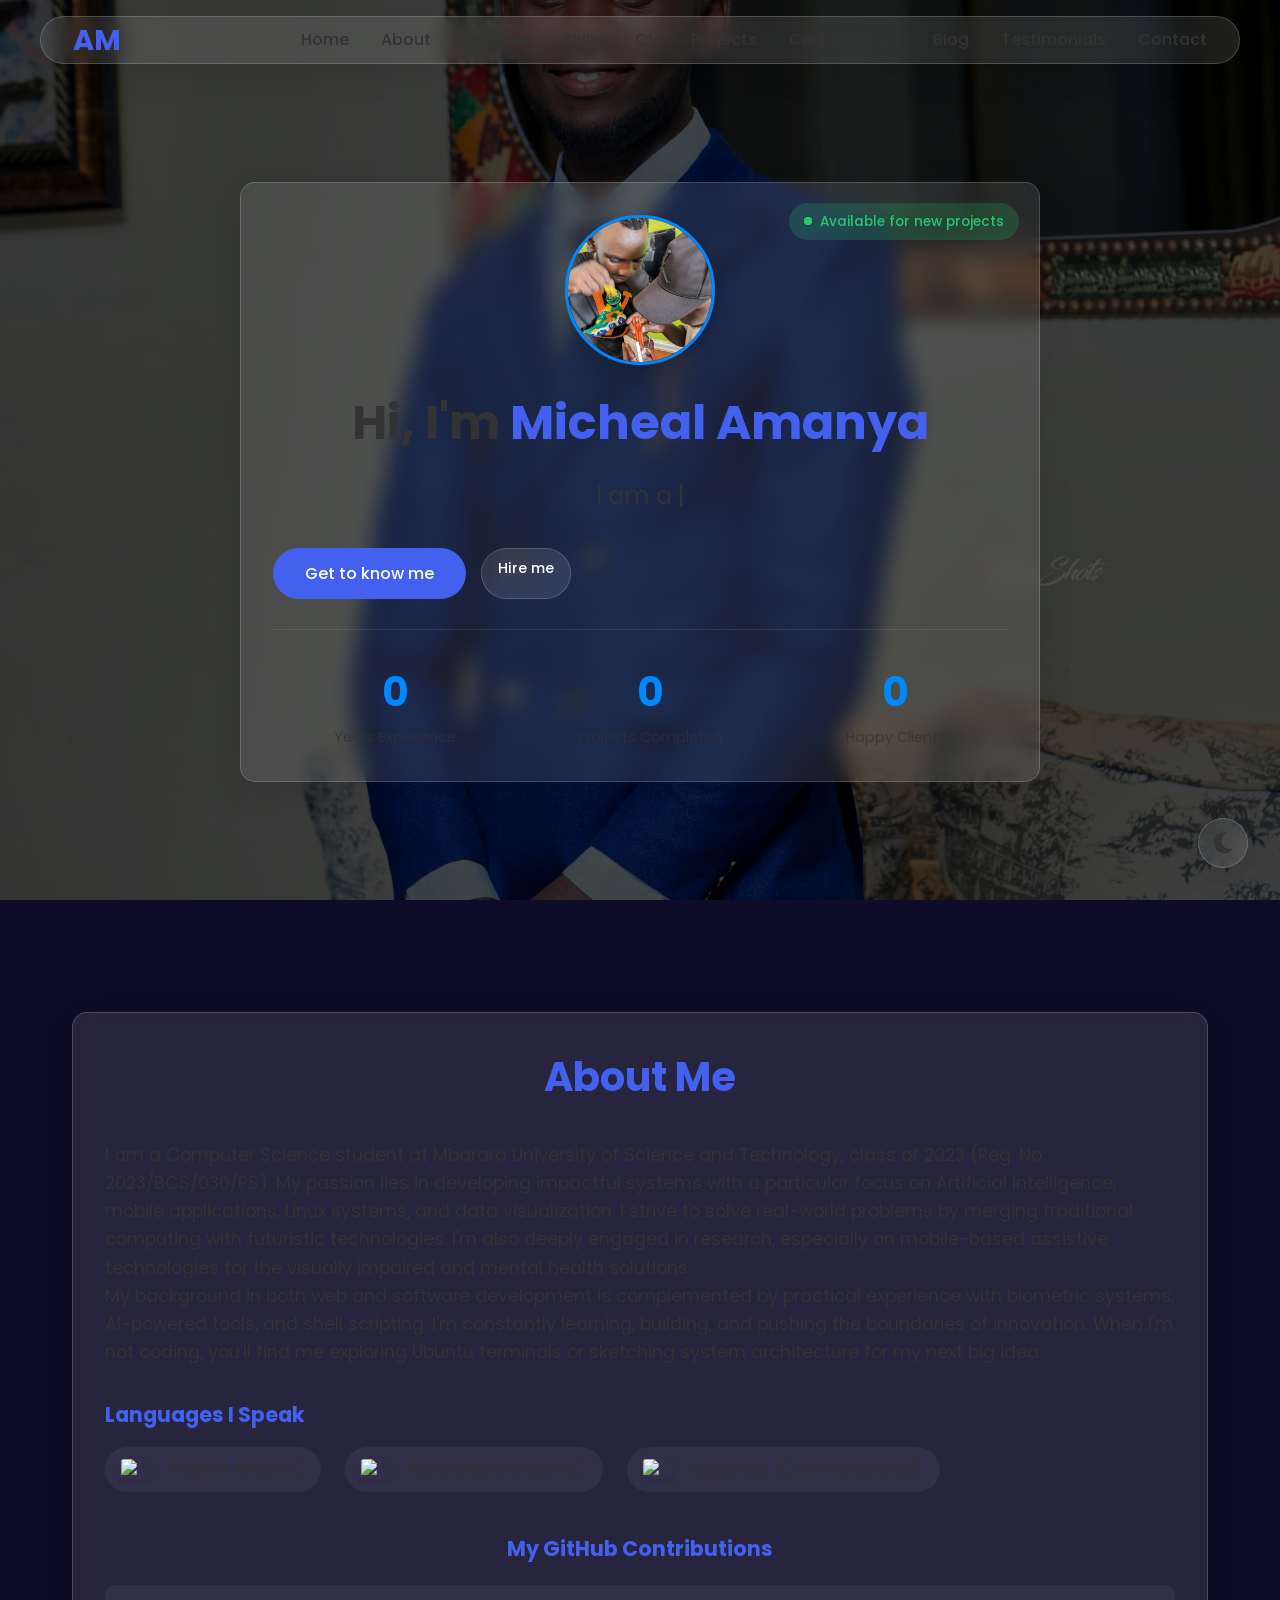
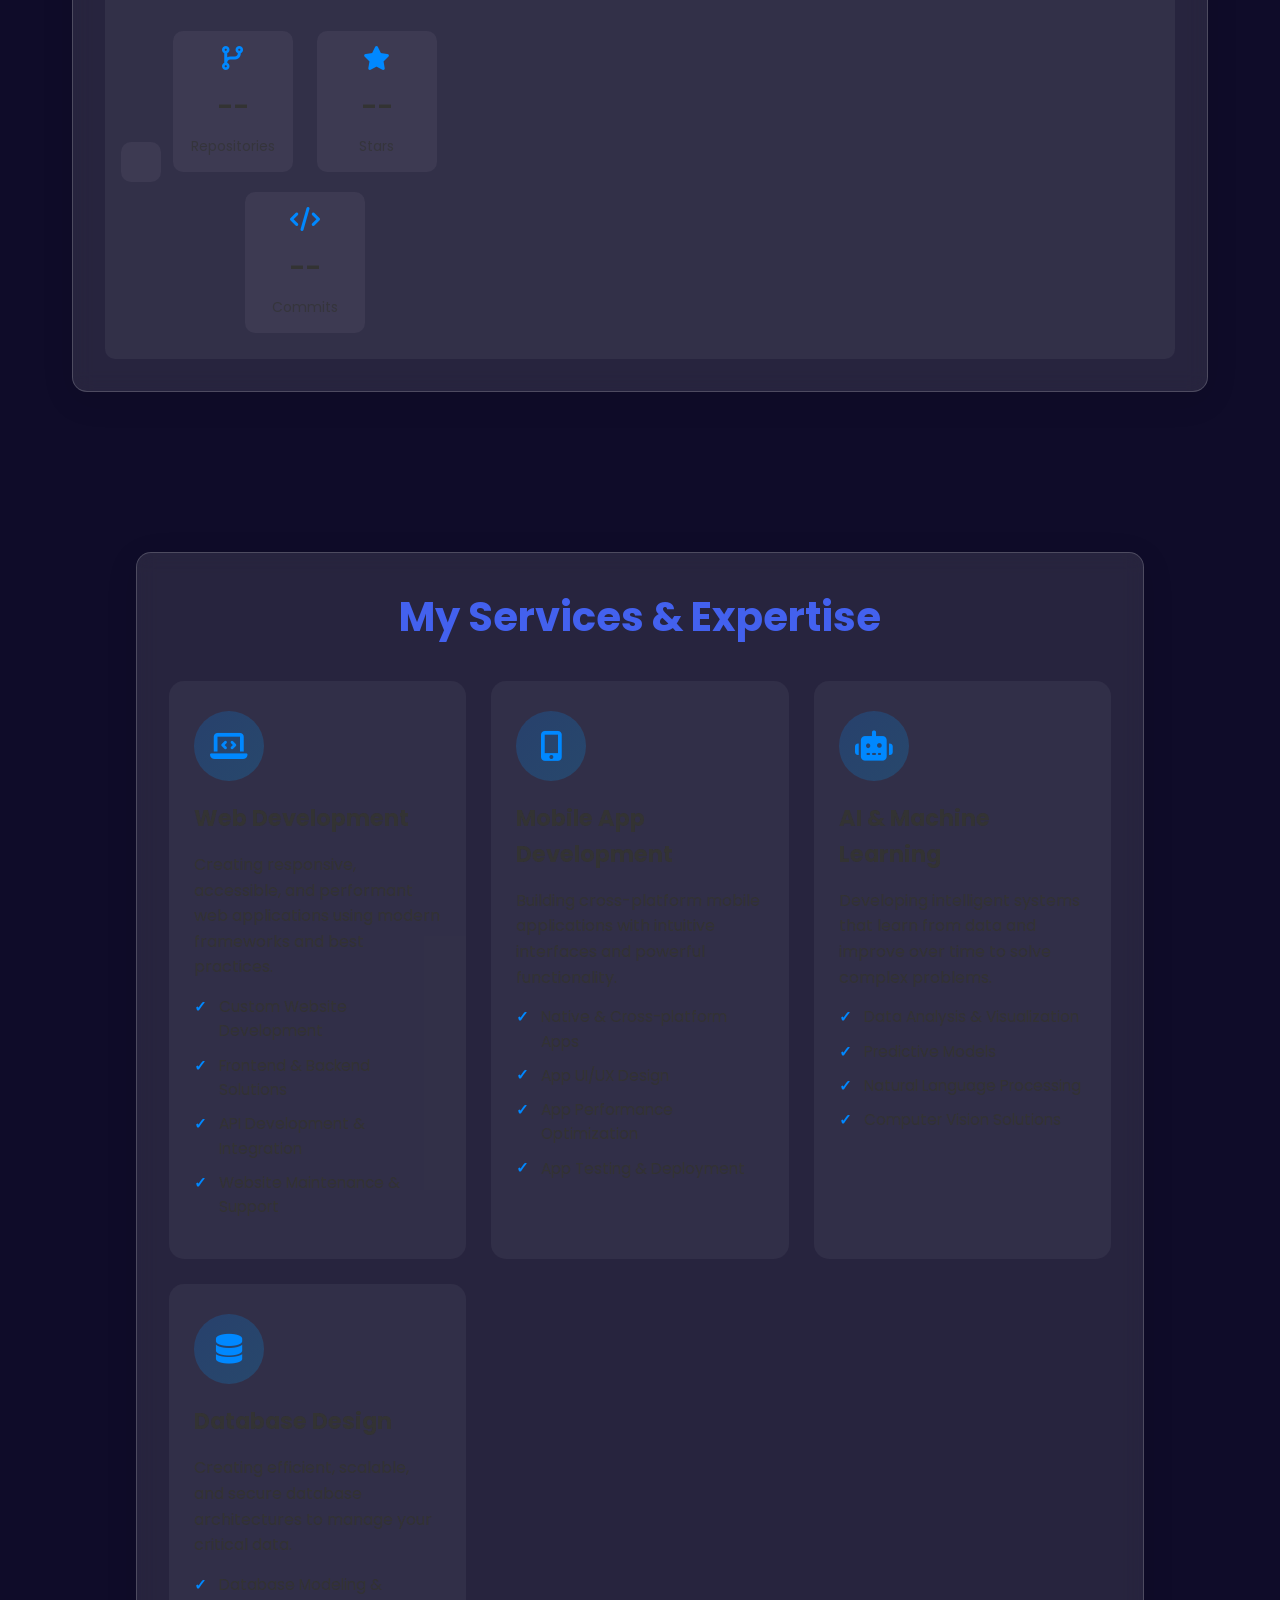
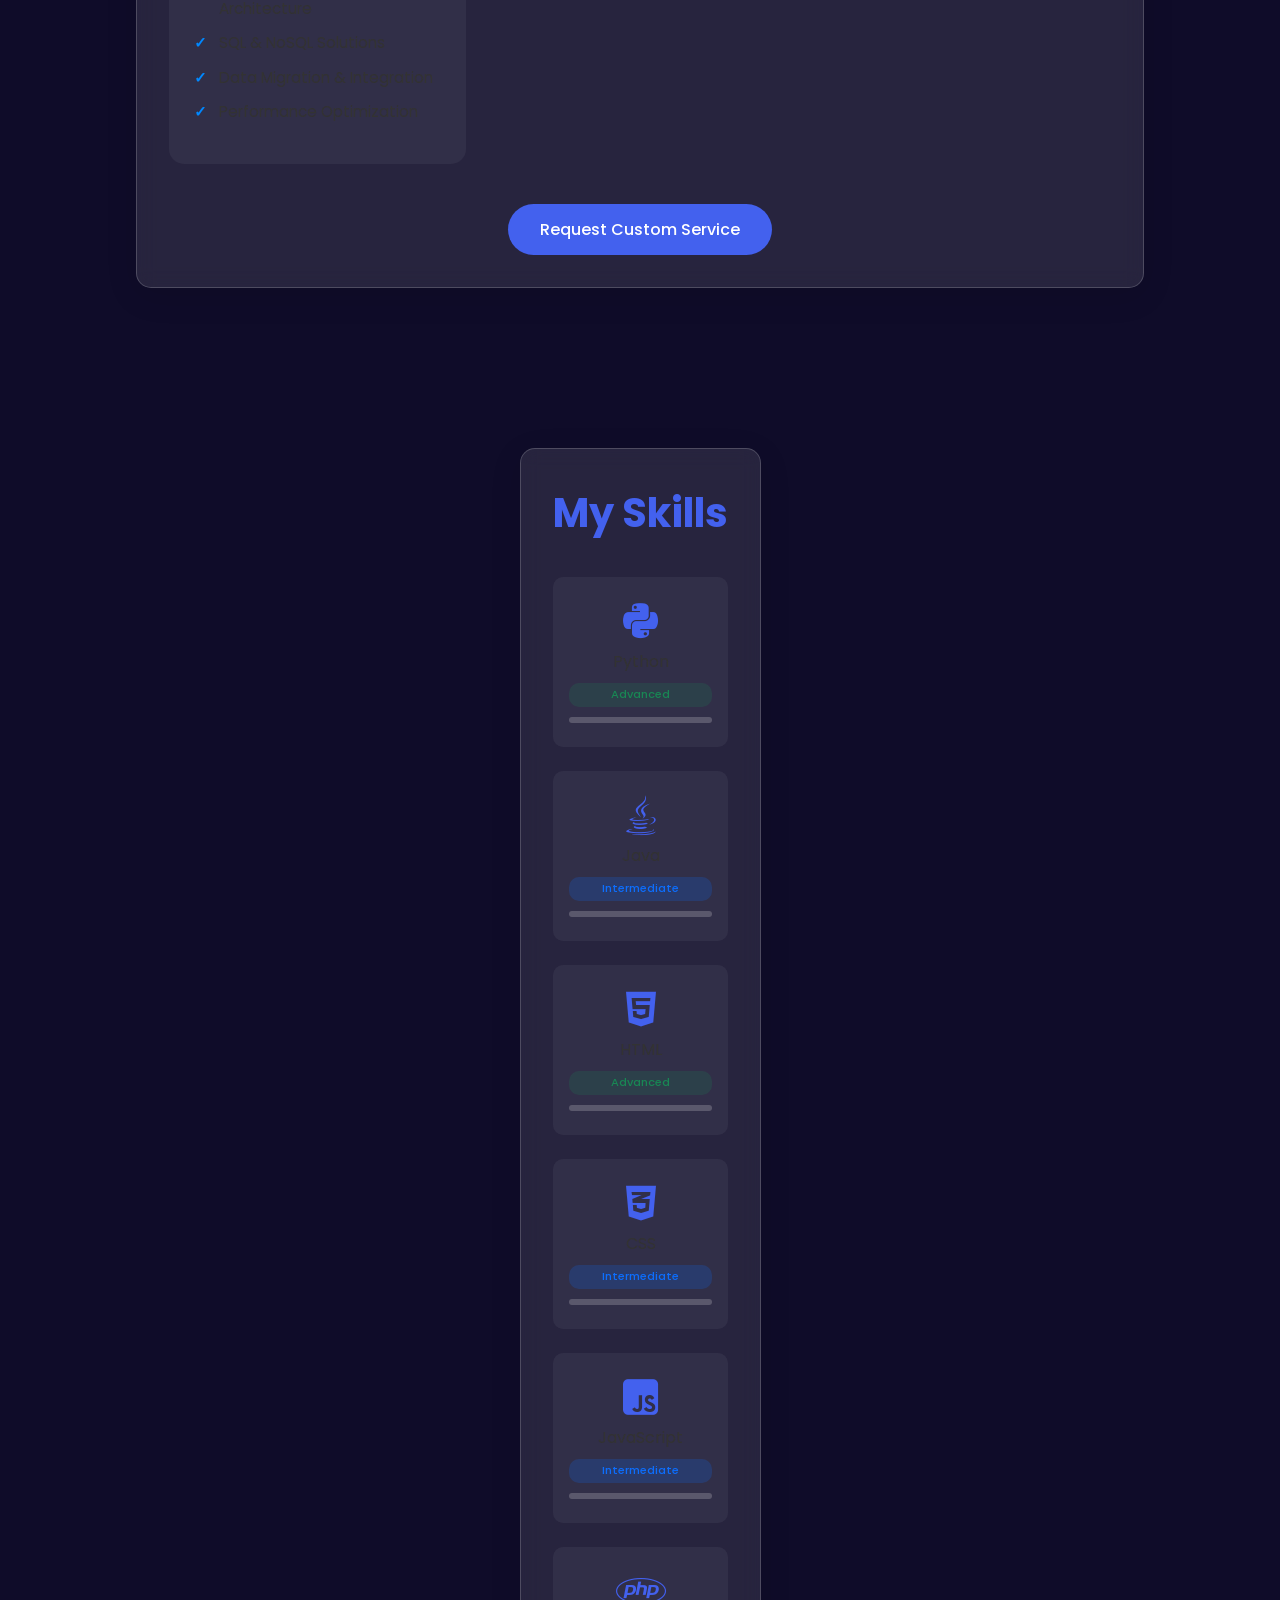
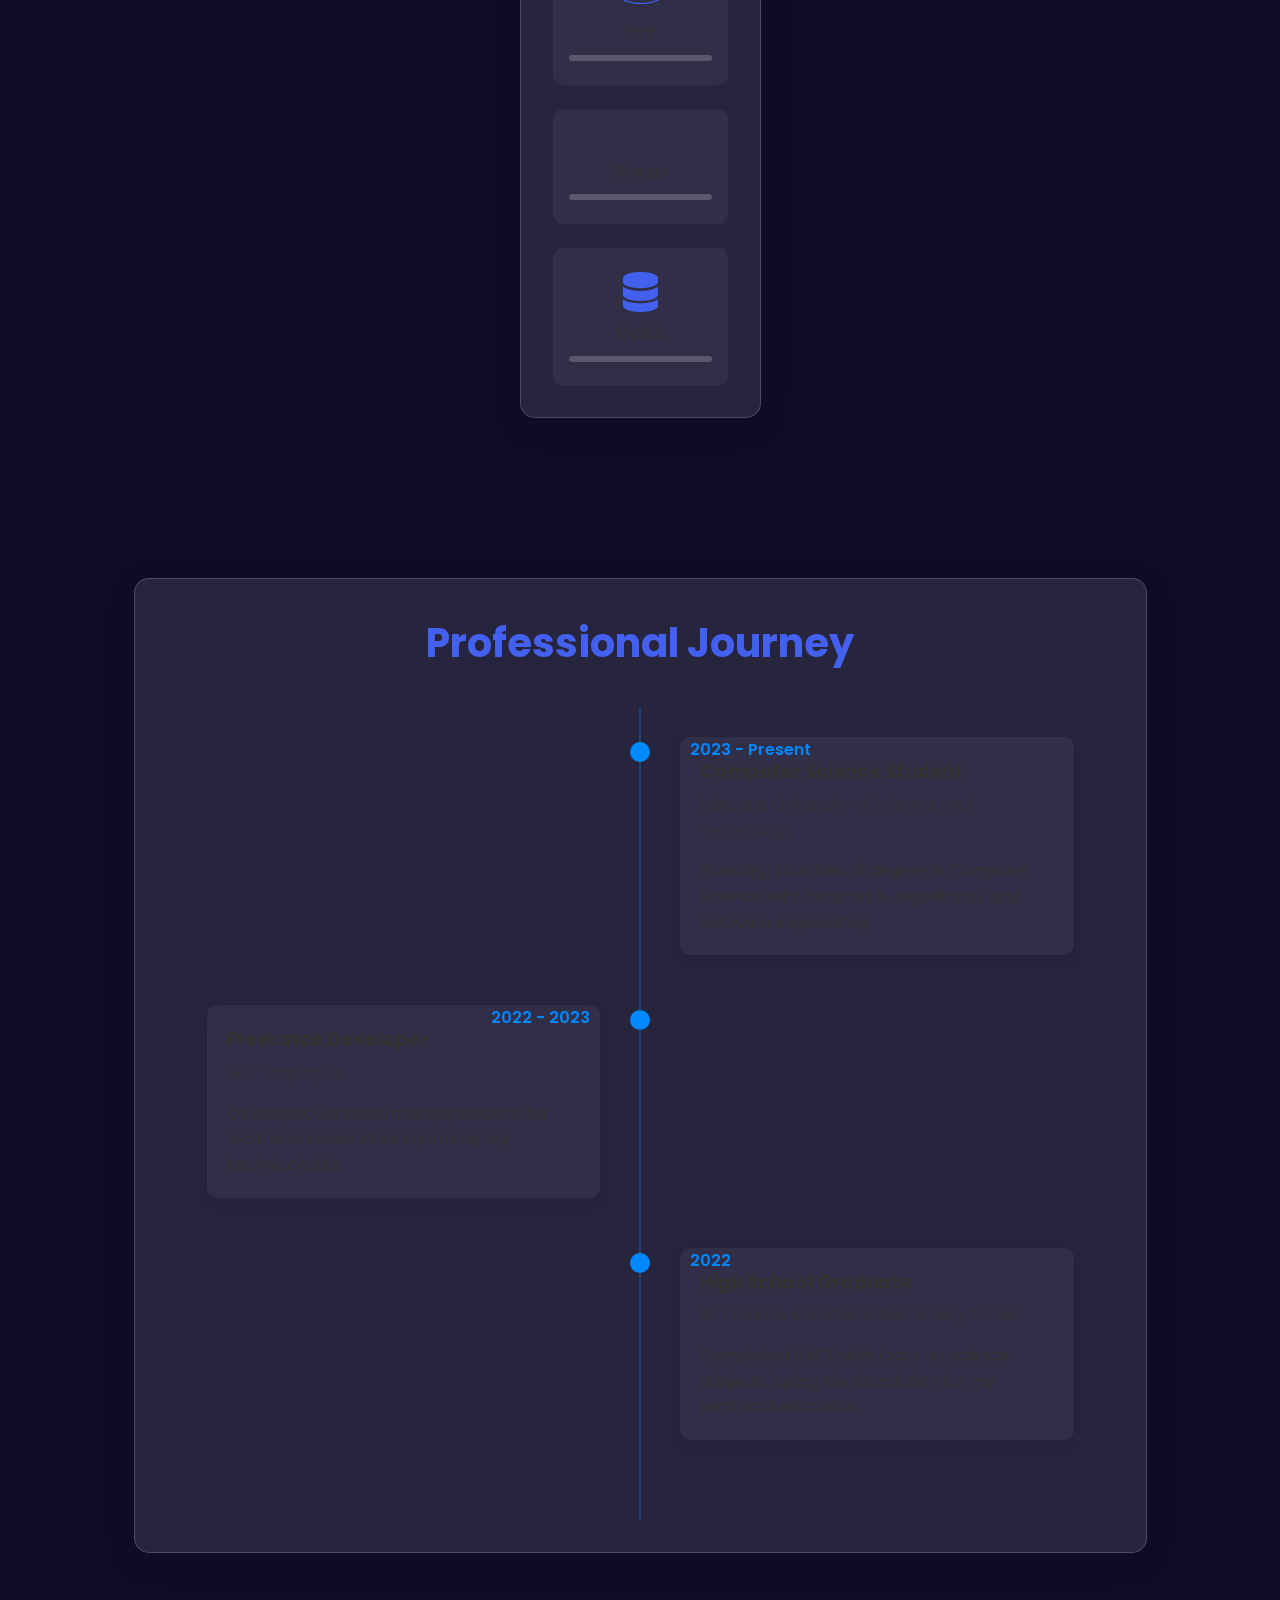
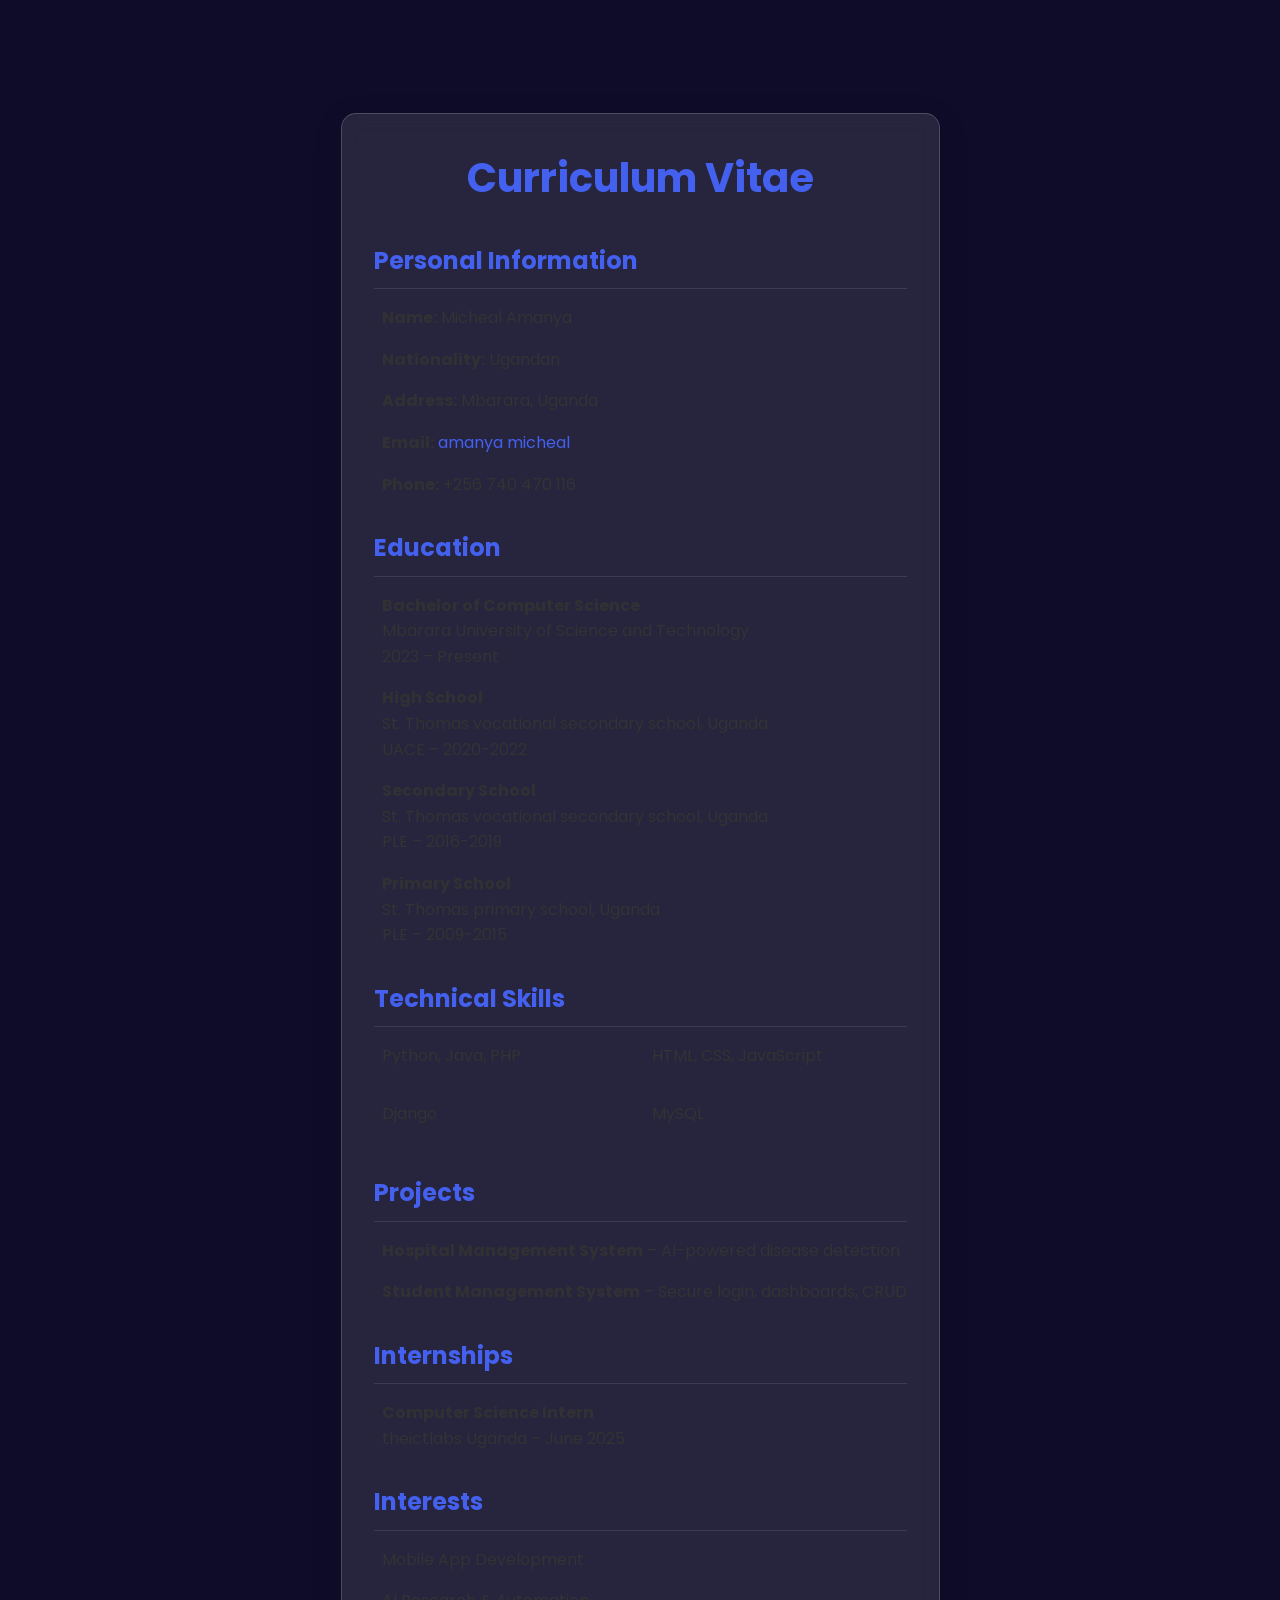
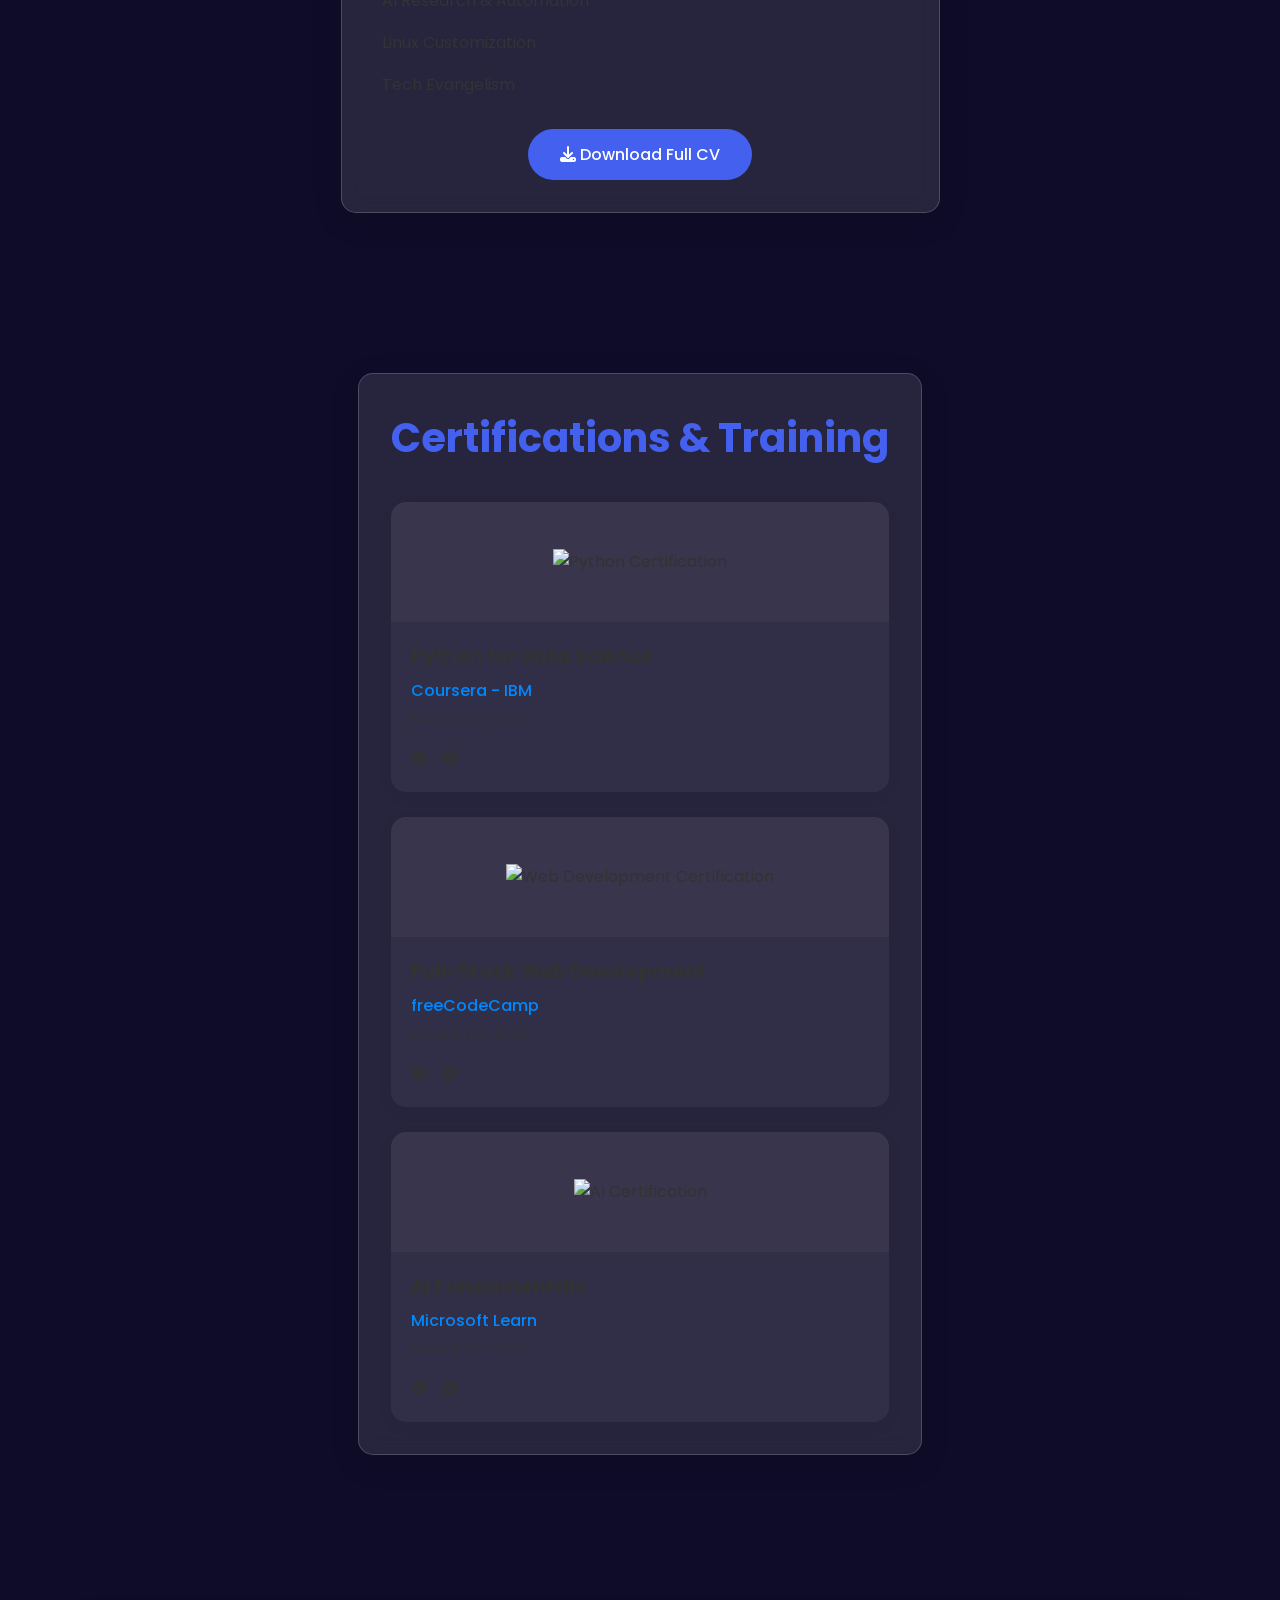
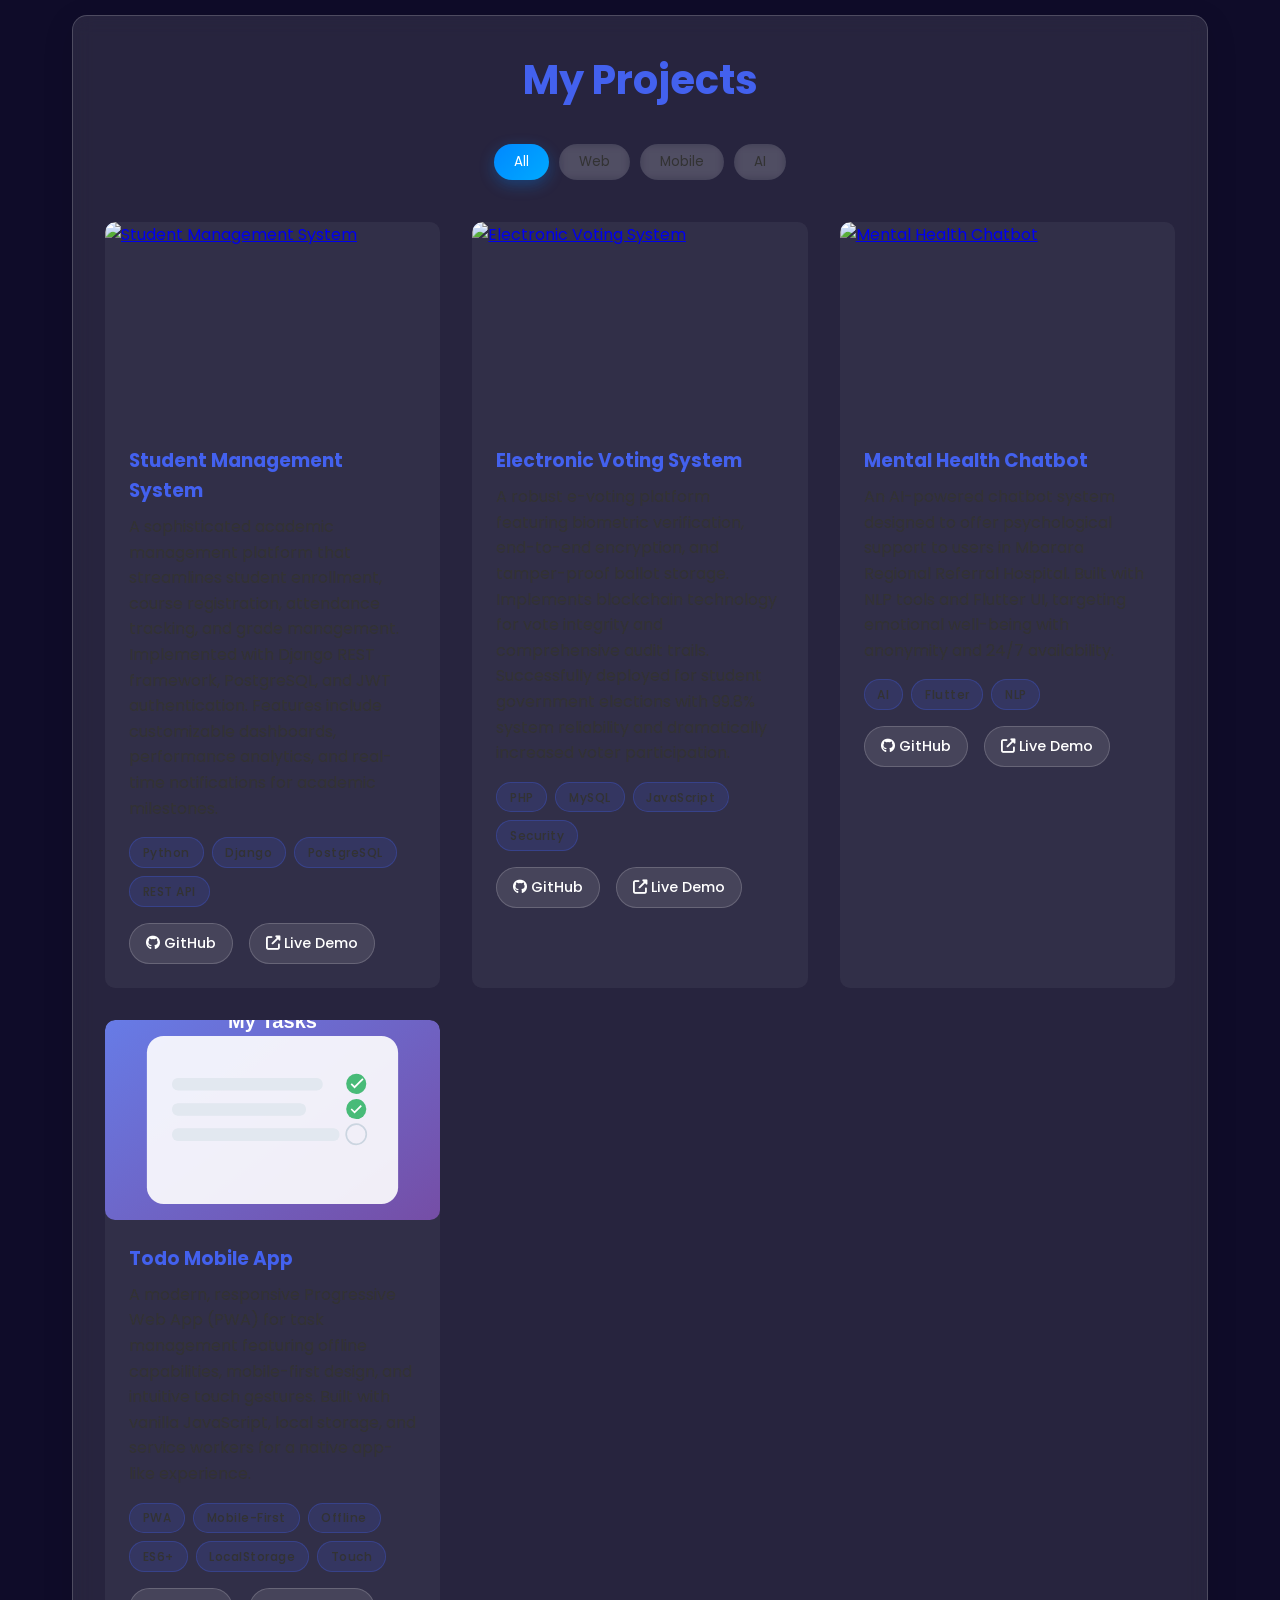
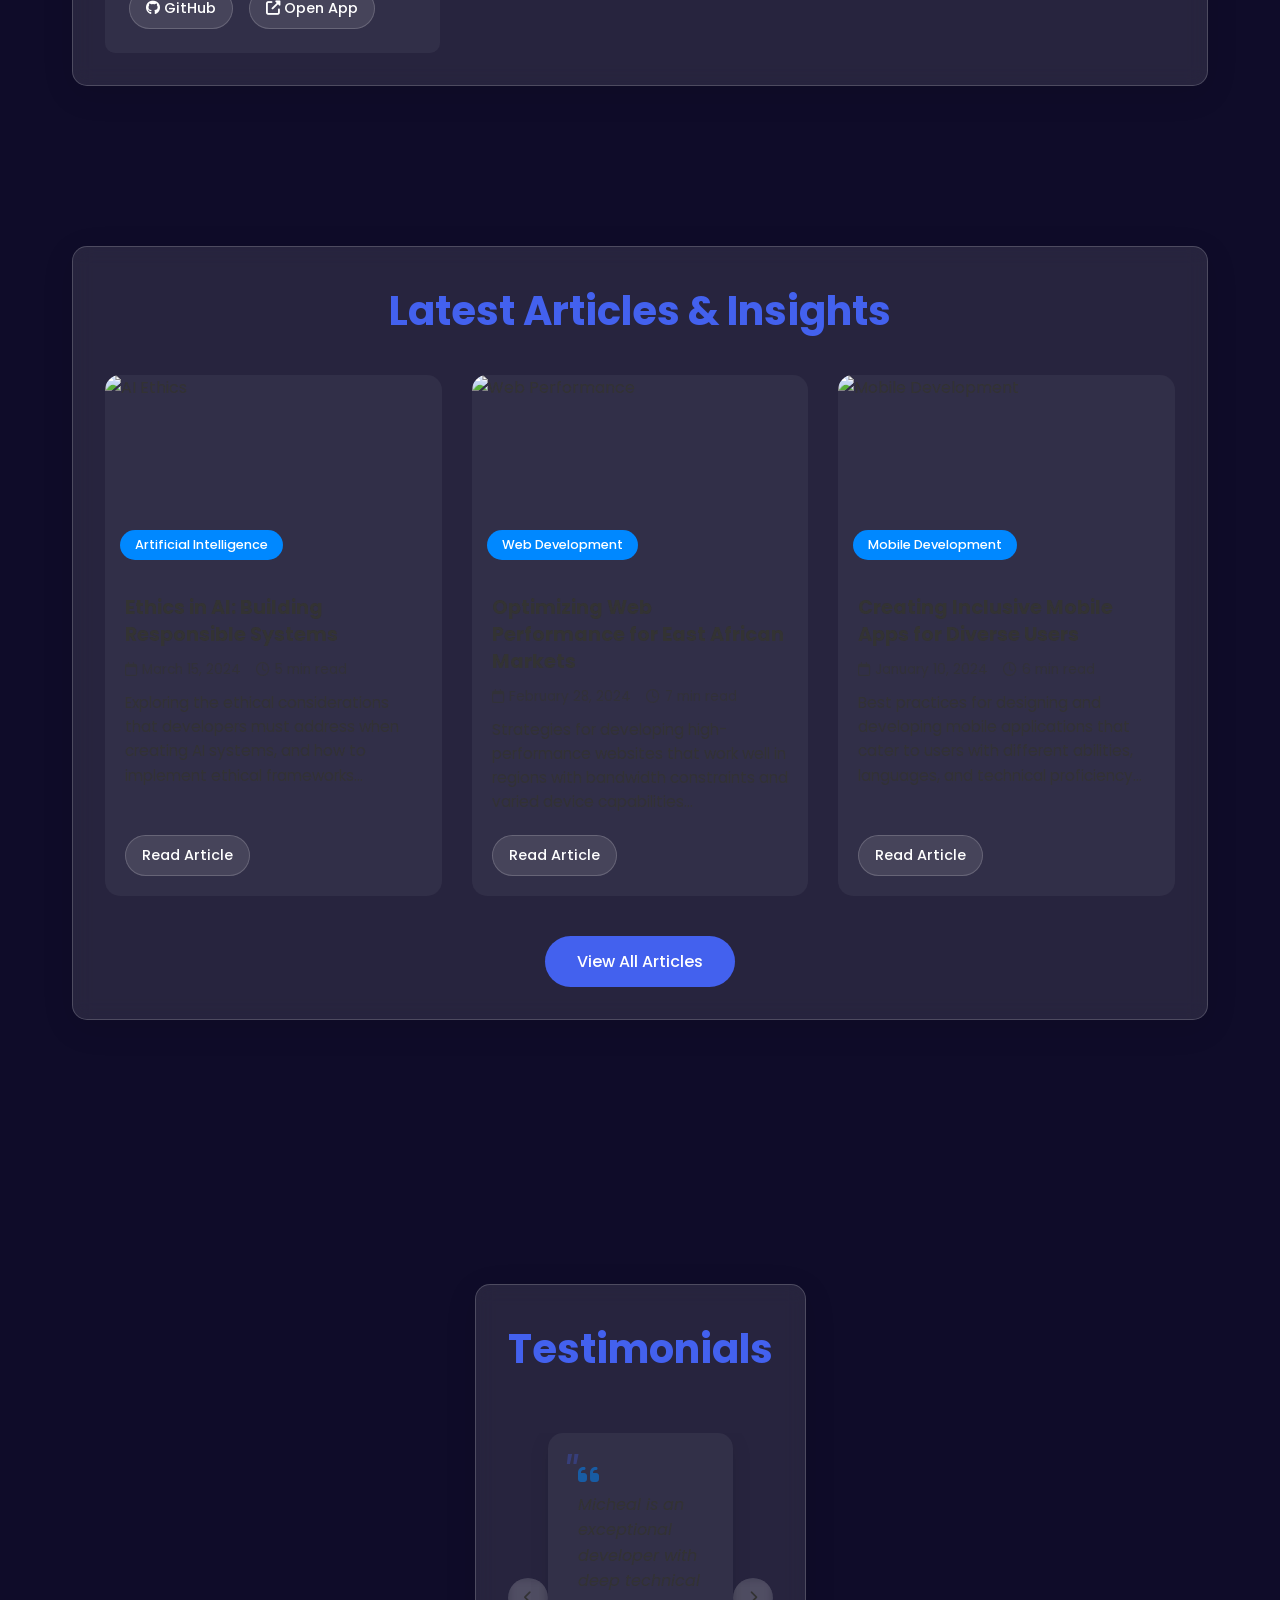
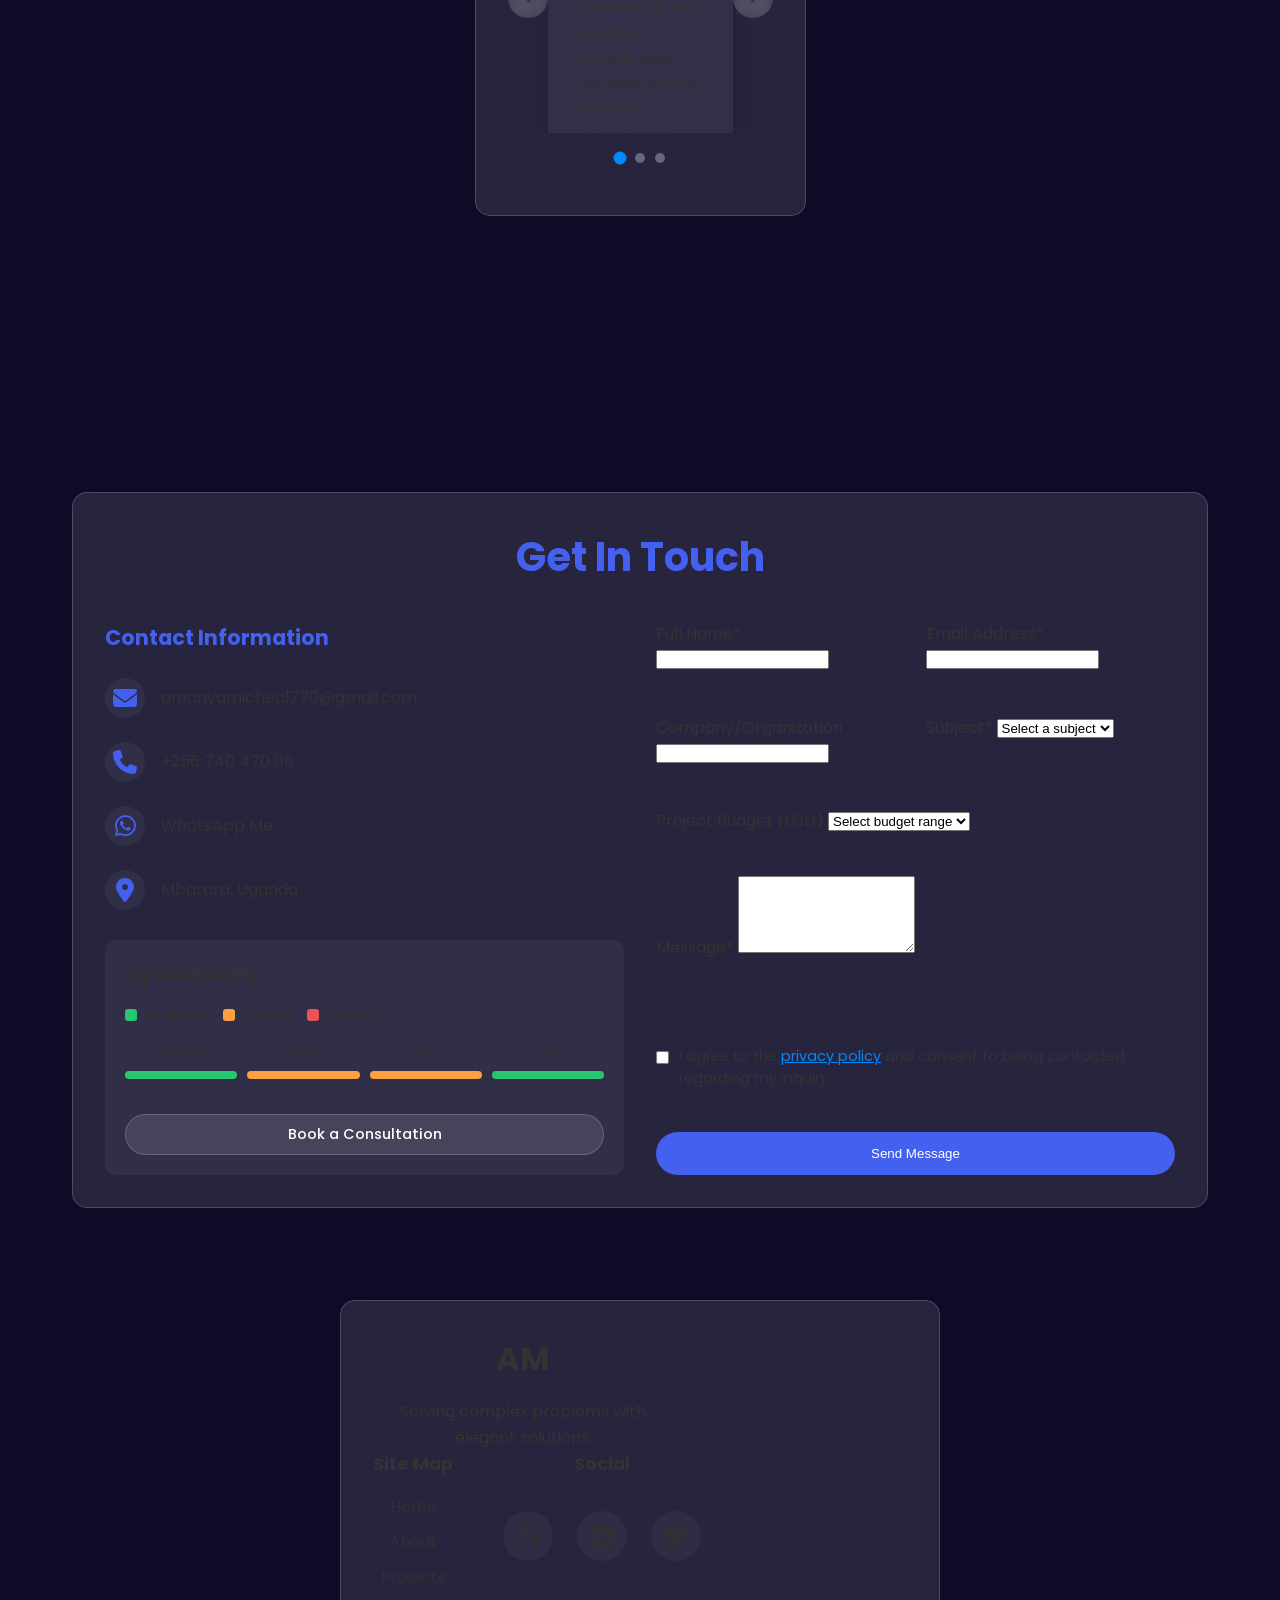
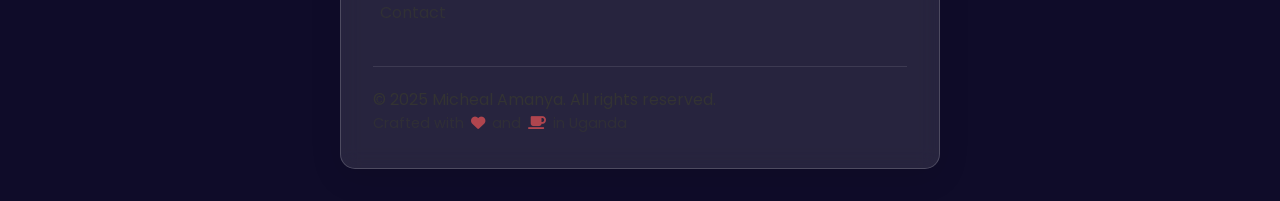
==== commit af061a0c: "Create complete todo mobile app with PWA capabilities Co-authored-by: michealamanya <163719300+miche" ====
--- a/index.html
+++ b/index.html
@@ -575,6 +575,31 @@
                     </div>
                 </div>
             </div>
+            
+            <!-- Project 4 - Todo App -->
+            <div class="project-card" data-aos="zoom-in" data-aos-delay="400" data-category="web mobile">
+                <div class="project-img">
+                    <a href="todo.html" target="_blank" data-title="Todo Mobile App" data-description="A responsive Progressive Web App (PWA) for task management with offline capabilities and mobile-first design.">
+                        <img src="[data-uri]" alt="Todo Mobile App">
+                    </a>
+                </div>
+                <div class="project-info">
+                    <h3>Todo Mobile App</h3>
+                    <p>A modern, responsive Progressive Web App (PWA) for task management featuring offline capabilities, mobile-first design, and intuitive touch gestures. Built with vanilla JavaScript, local storage, and service workers for a native app-like experience.</p>
+                    <div class="project-tags">
+                        <span class="tag" data-tippy-content="Progressive Web App">PWA</span>
+                        <span class="tag" data-tippy-content="Responsive Design">Mobile-First</span>
+                        <span class="tag" data-tippy-content="Offline Functionality">Offline</span>
+                        <span class="tag" data-tippy-content="Modern JavaScript">ES6+</span>
+                        <span class="tag" data-tippy-content="Local Storage">LocalStorage</span>
+                        <span class="tag" data-tippy-content="Touch Gestures">Touch</span>
+                    </div>
+                    <div class="project-links">
+                        <a href="https://github.com/michealamanya/michealamanya.github.io/blob/main/todo.html" class="btn-secondary" data-tippy-content="View source code" target="_blank"><i class="fab fa-github"></i> GitHub</a>
+                        <a href="todo.html" class="btn-secondary btn-demo" data-tippy-content="Open the app" target="_blank"><i class="fas fa-external-link-alt"></i> Open App</a>
+                    </div>
+                </div>
+            </div>
         </div>
     </div>
 </section>
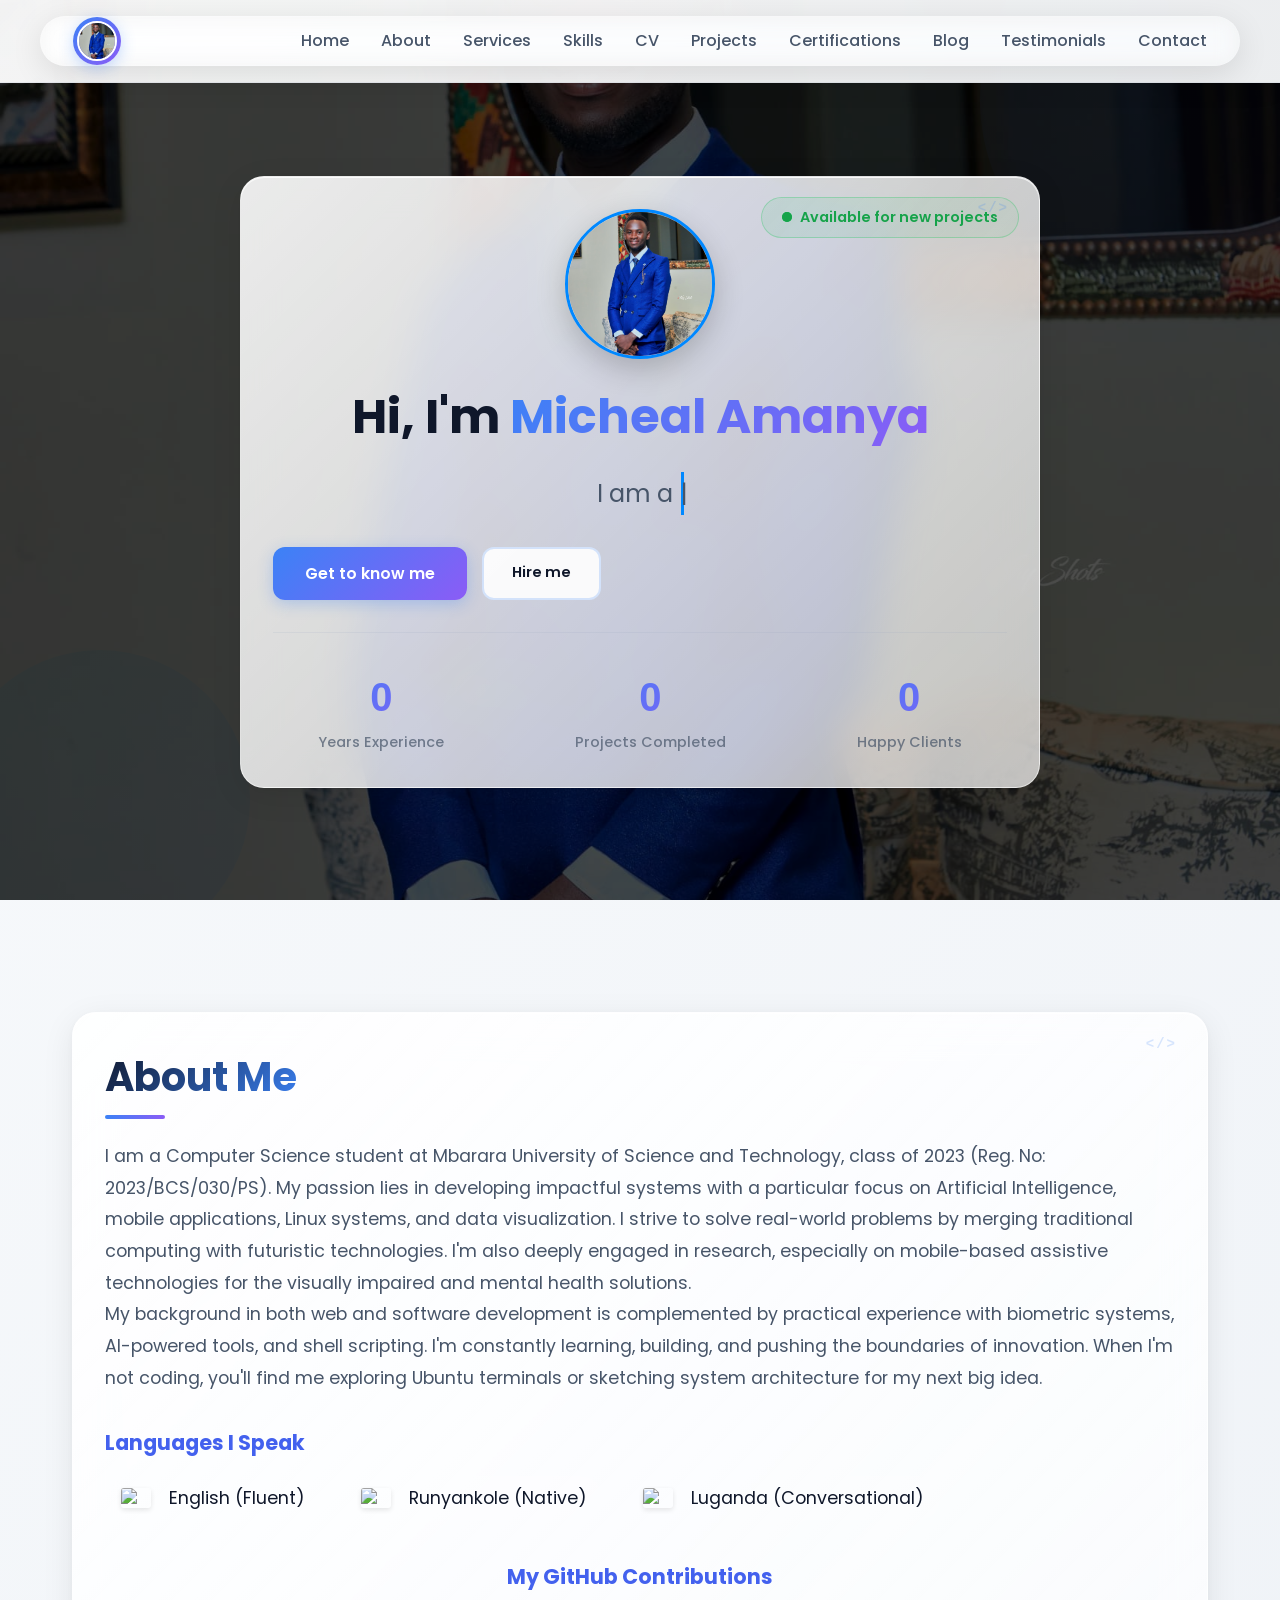
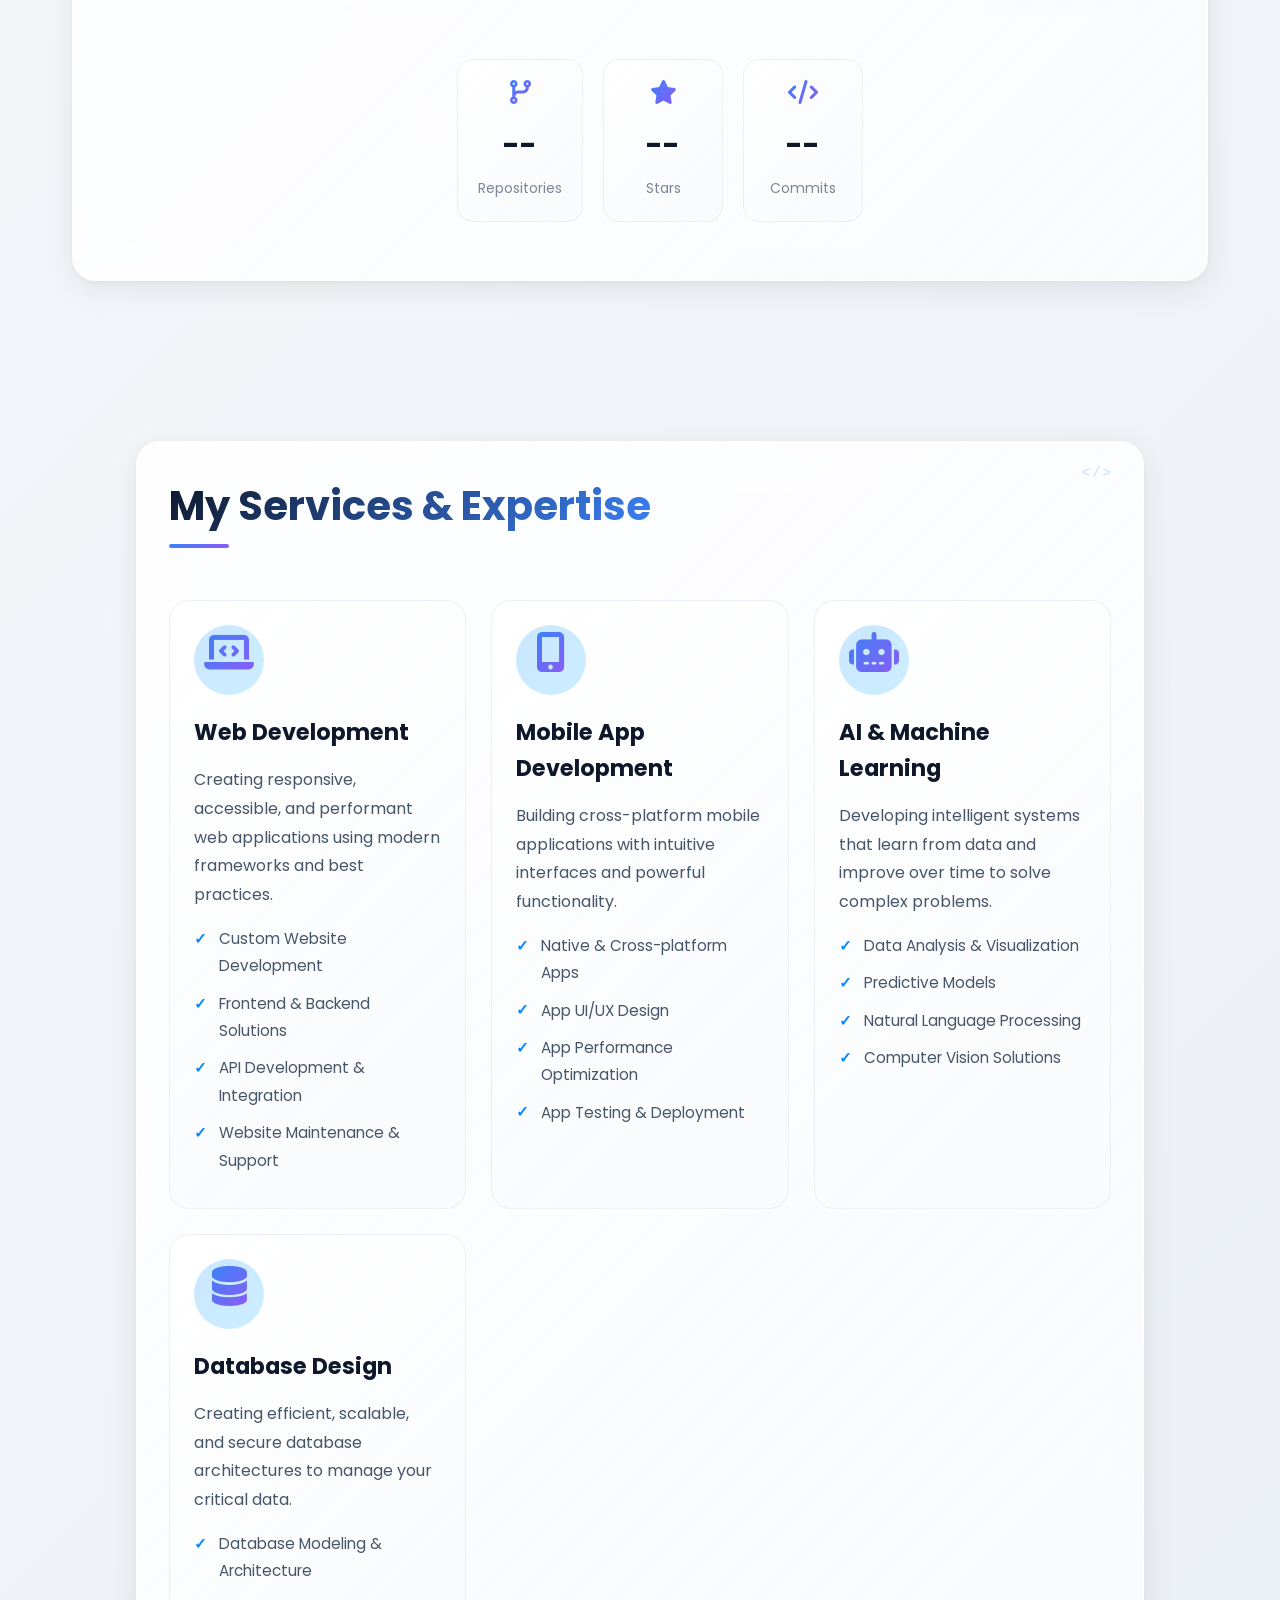
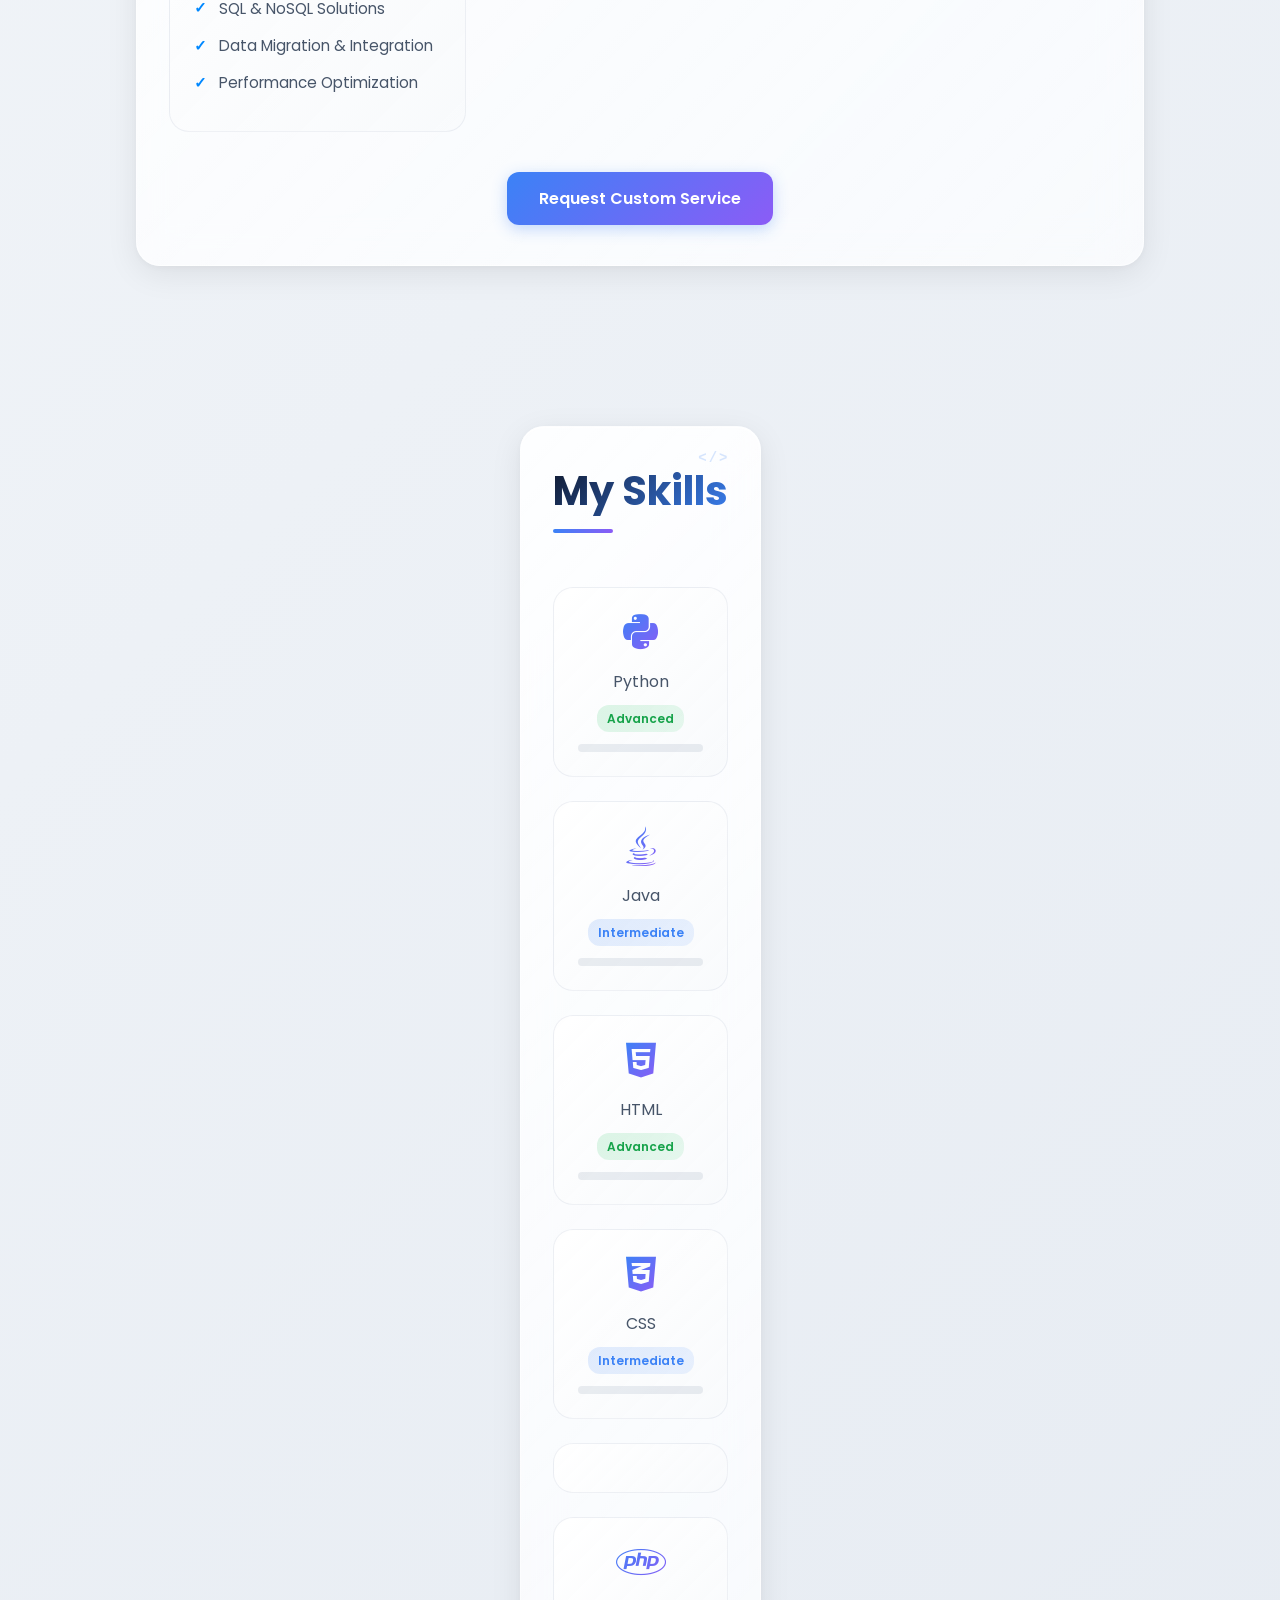
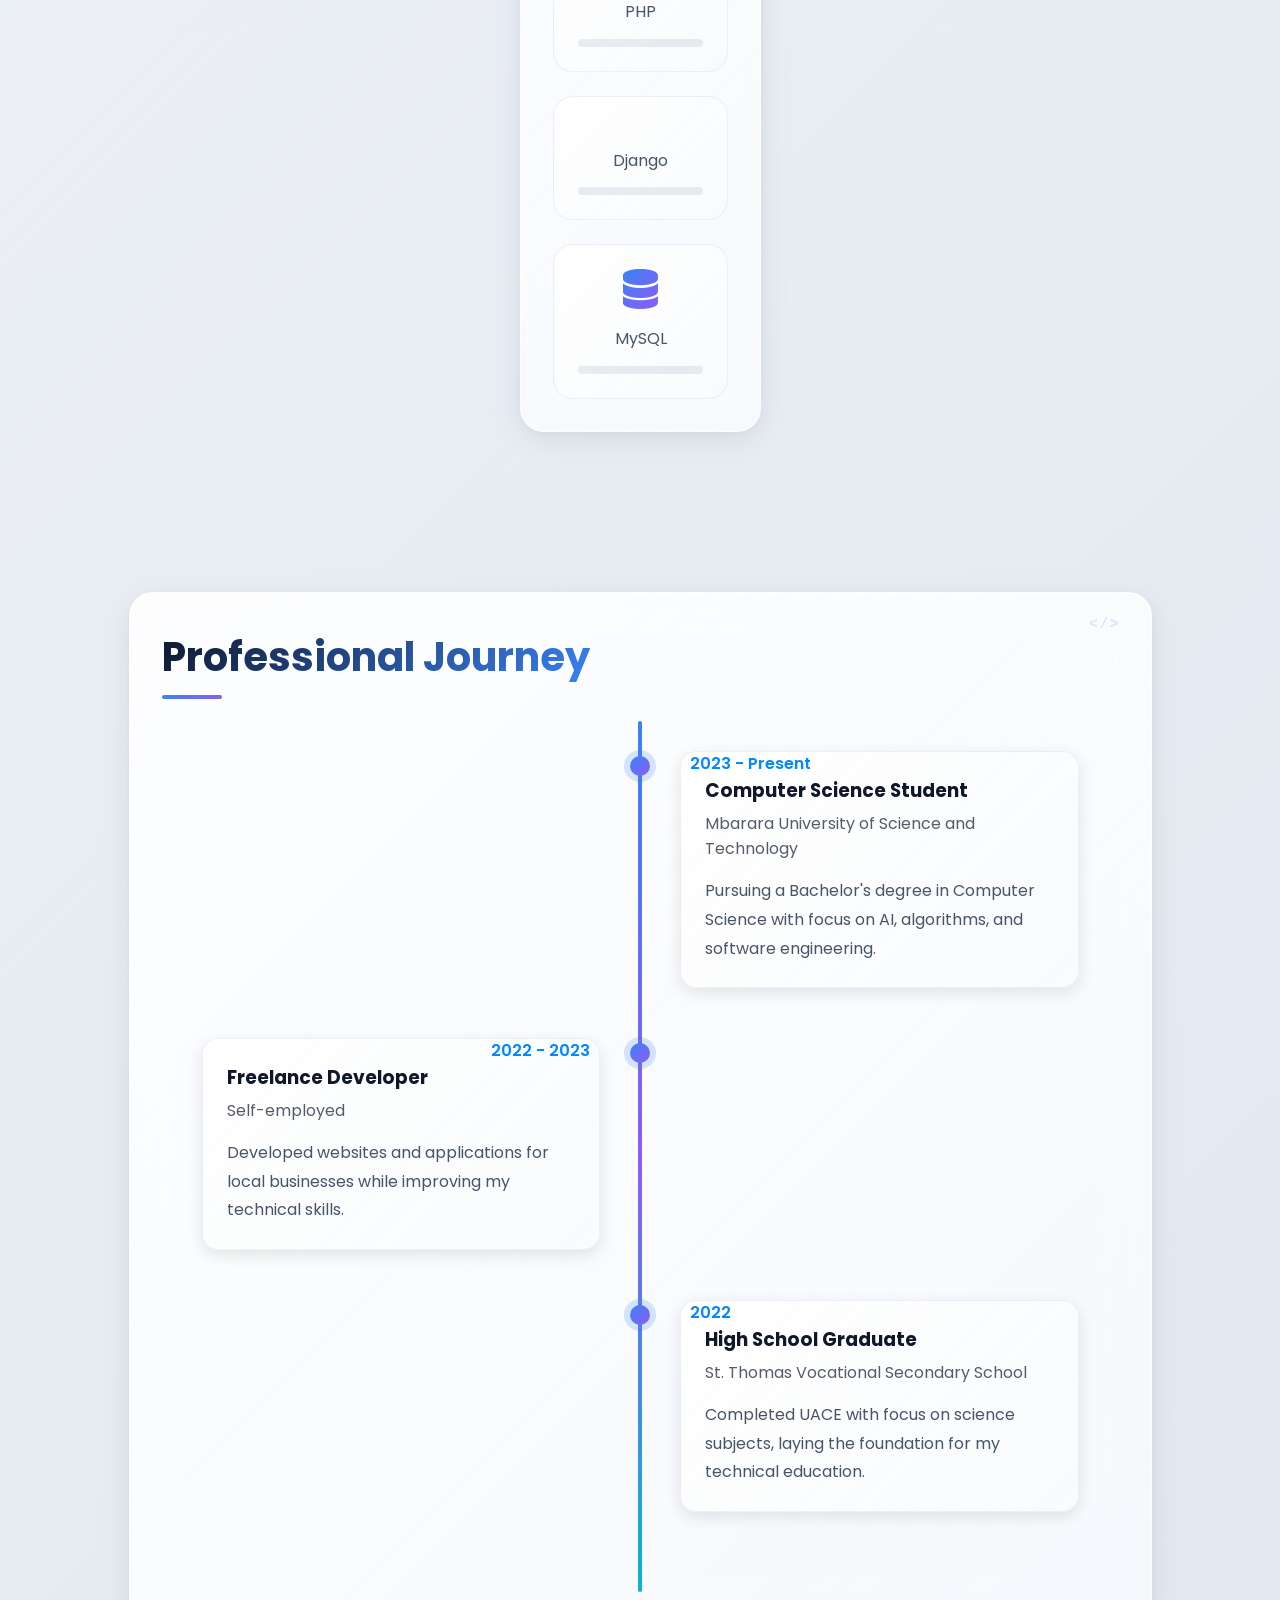
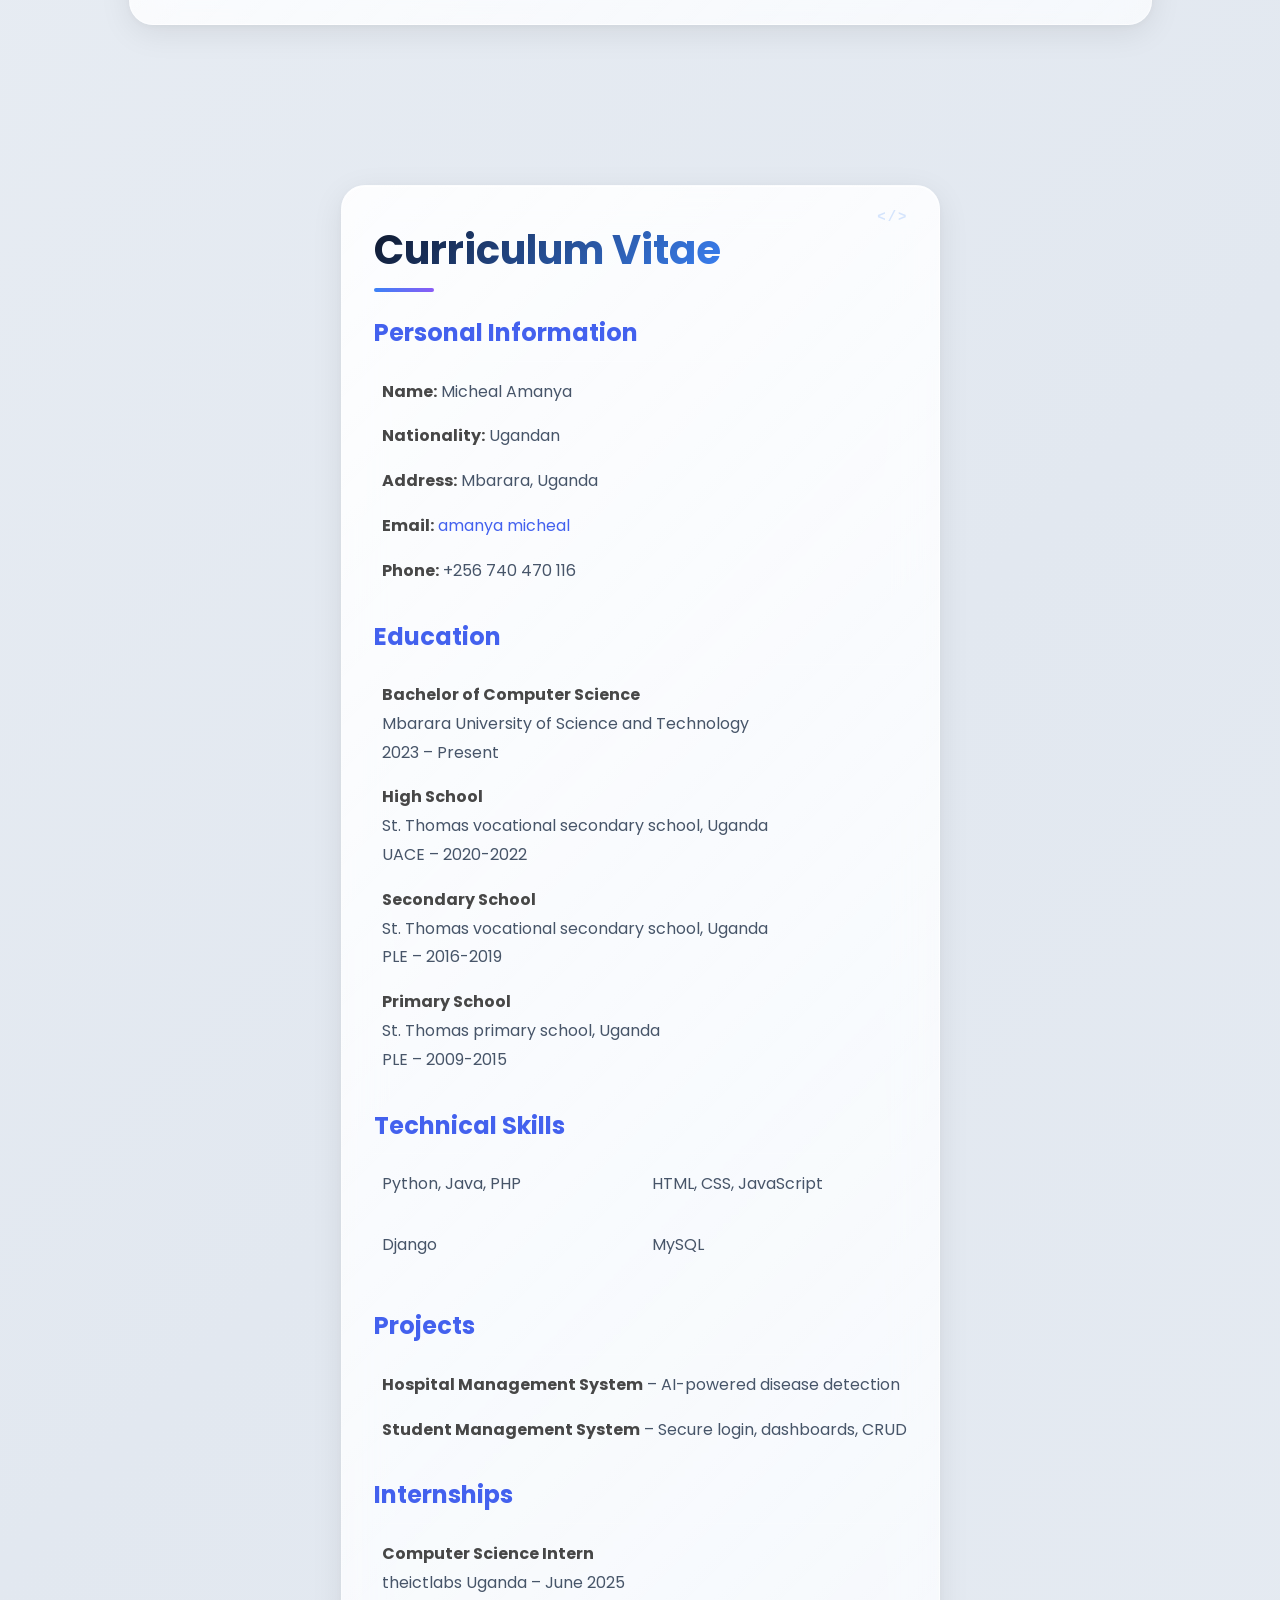
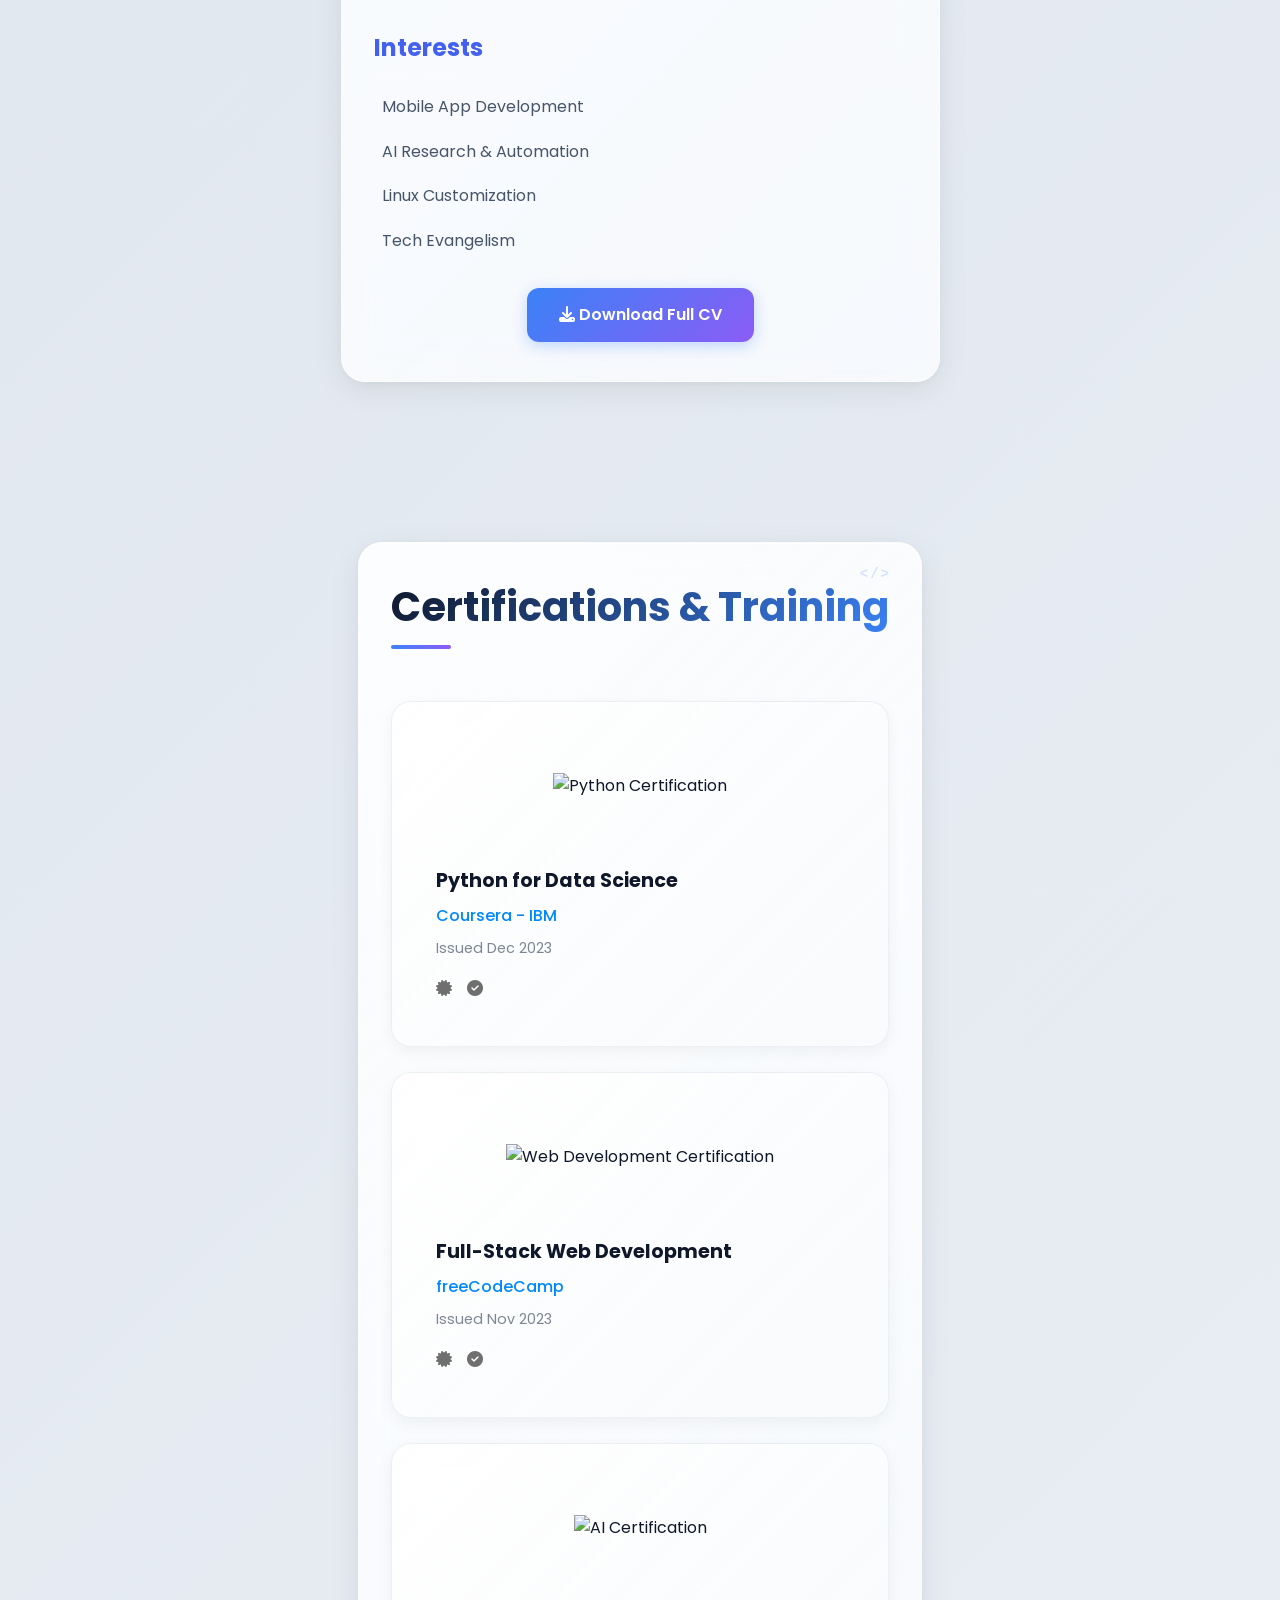
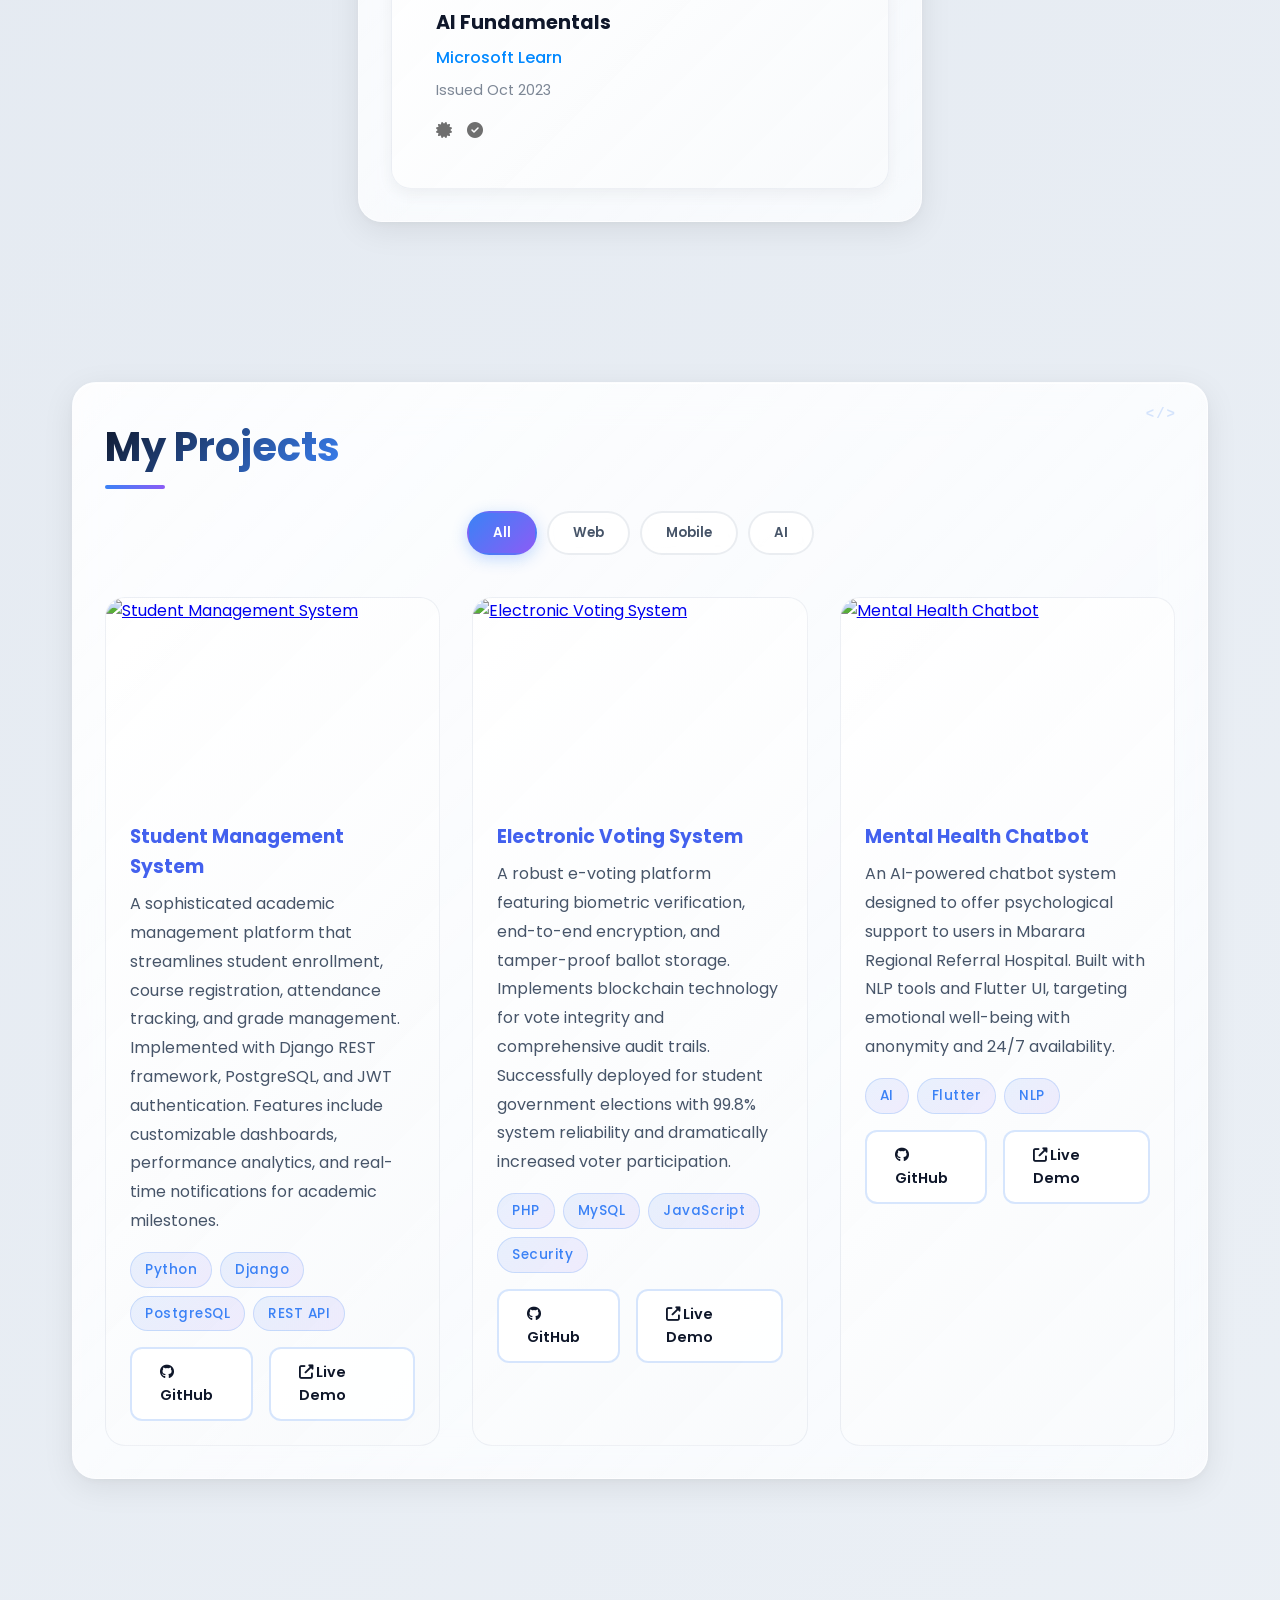
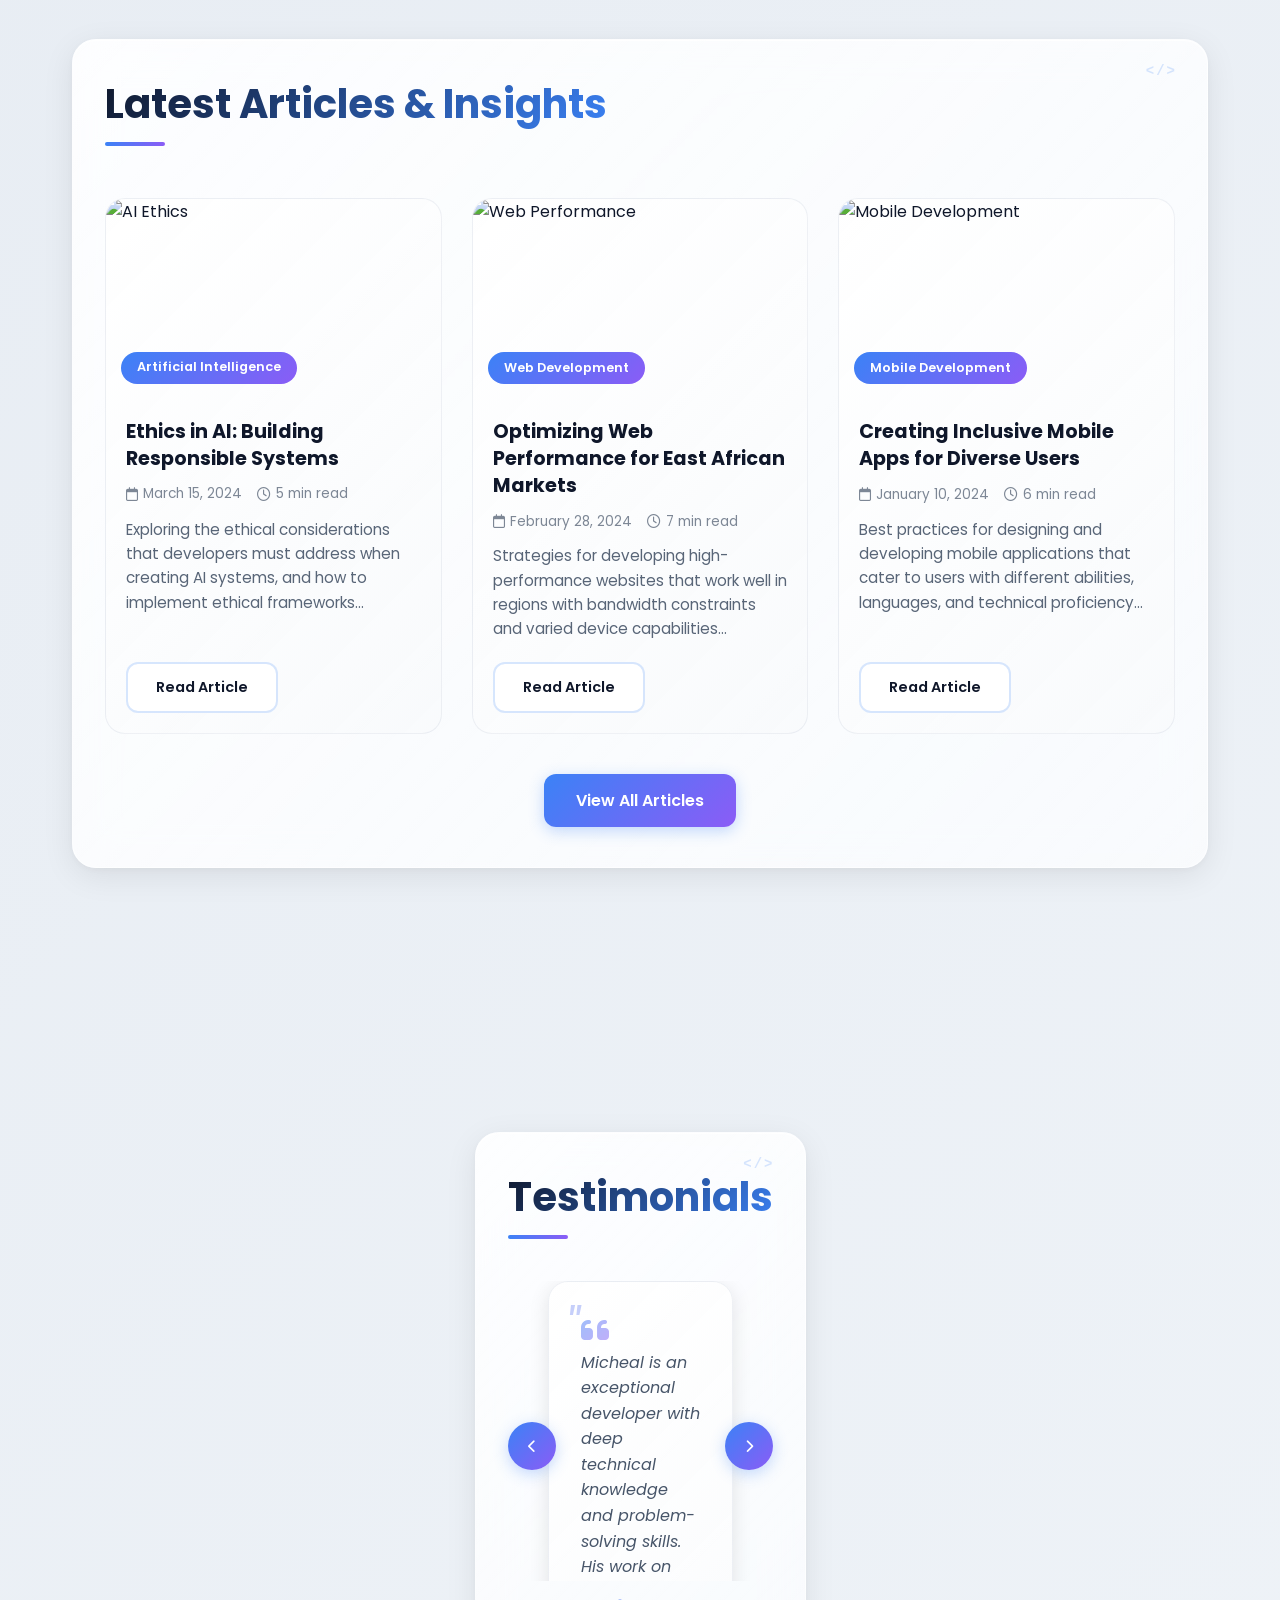
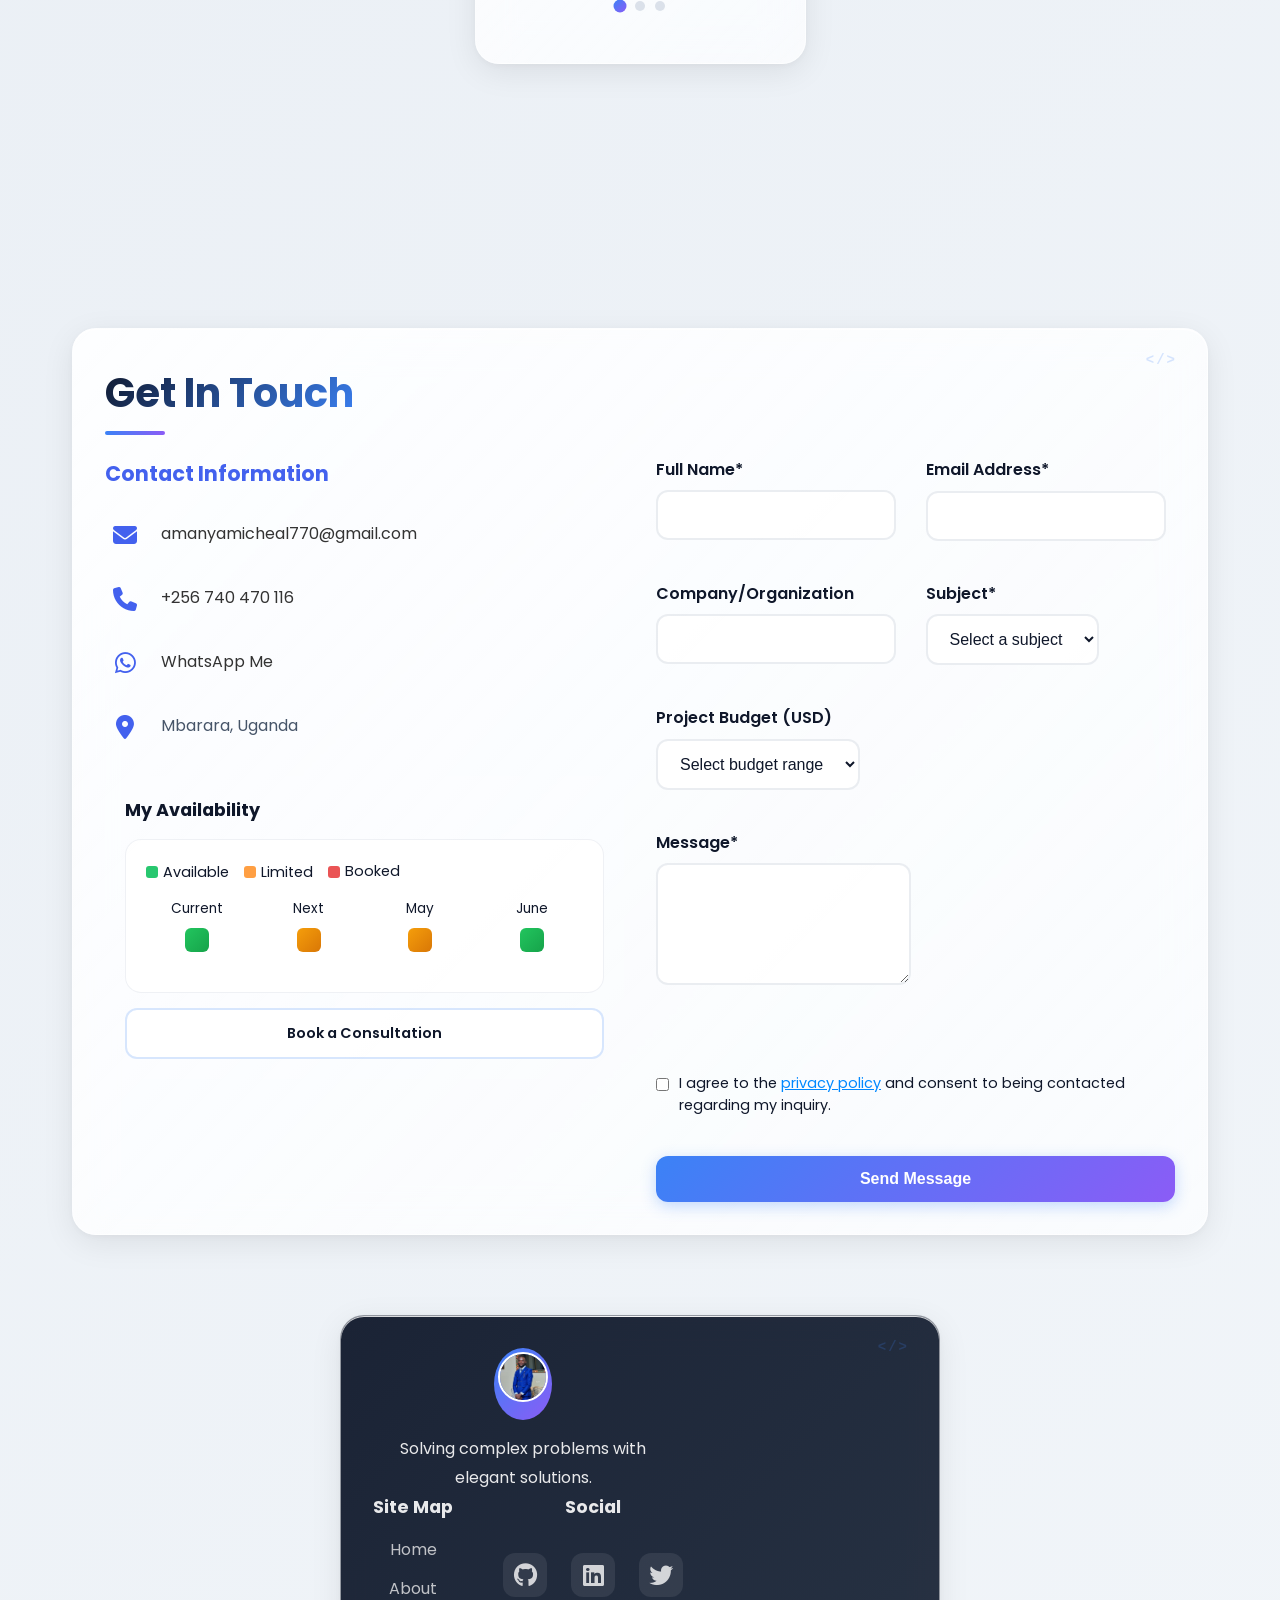
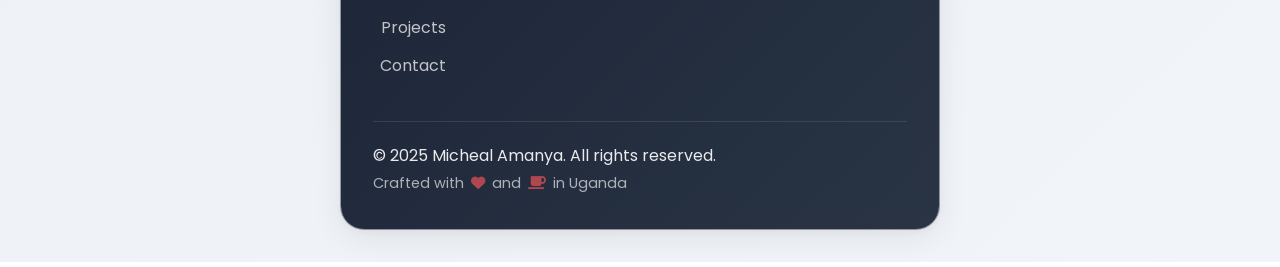
==== commit e492bc79: "updated resume" ====
--- a/index.html
+++ b/index.html
@@ -36,6 +36,822 @@
     <link rel="stylesheet" href="css/ui-enhancements.css">
     <link rel="stylesheet" href="https://cdn.jsdelivr.net/npm/chart.js@3.7.1/dist/chart.min.css">
     <link rel="stylesheet" href="css/print.css" media="print">
+    
+    <!-- Enhanced Developer Theme Styling -->
+    <style>
+        :root {
+            --bg-primary: #f8fafc;
+            --bg-secondary: #f1f5f9;
+            --text-primary: #0f172a;
+            --text-secondary: #475569;
+            --accent-primary: #3b82f6;
+            --accent-secondary: #8b5cf6;
+            --accent-tertiary: #06b6d4;
+            --card-bg: rgba(255, 255, 255, 0.8);
+            --border-color: rgba(148, 163, 184, 0.2);
+            --glow-color: rgba(59, 130, 246, 0.15);
+            --code-bg: #1e293b;
+        }
+        
+        * {
+            margin: 0;
+            padding: 0;
+            box-sizing: border-box;
+        }
+        
+        body.light-theme {
+            background: linear-gradient(135deg, #f8fafc 0%, #e2e8f0 50%, #f1f5f9 100%) !important;
+            background-attachment: fixed;
+            color: var(--text-primary);
+            min-height: 100vh;
+            position: relative;
+            overflow-x: hidden;
+        }
+        
+        /* Animated Background Pattern */
+        body.light-theme::before {
+            content: '';
+            position: fixed;
+            top: 0;
+            left: 0;
+            width: 100%;
+            height: 100%;
+            background-image: 
+                radial-gradient(circle at 20% 80%, rgba(59, 130, 246, 0.08) 0%, transparent 50%),
+                radial-gradient(circle at 80% 20%, rgba(139, 92, 246, 0.08) 0%, transparent 50%),
+                radial-gradient(circle at 40% 40%, rgba(6, 182, 212, 0.05) 0%, transparent 40%),
+                url("data:image/svg+xml,%3Csvg width='60' height='60' viewBox='0 0 60 60' xmlns='http://www.w3.org/2000/svg'%3E%3Cg fill='none' fill-rule='evenodd'%3E%3Cg fill='%233b82f6' fill-opacity='0.03'%3E%3Cpath d='M36 34v-4h-2v4h-4v2h4v4h2v-4h4v-2h-4zm0-30V0h-2v4h-4v2h4v4h2V6h4V4h-4zM6 34v-4H4v4H0v2h4v4h2v-4h4v-2H6zM6 4V0H4v4H0v2h4v4h2V6h4V4H6z'/%3E%3C/g%3E%3C/g%3E%3C/svg%3E");
+            pointer-events: none;
+            z-index: 0;
+        }
+        
+        /* Floating Geometric Shapes */
+        .background {
+            display: block !important;
+            position: fixed;
+            top: 0;
+            left: 0;
+            width: 100%;
+            height: 100%;
+            pointer-events: none;
+            z-index: 0;
+            overflow: hidden;
+        }
+        
+        .background::before,
+        .background::after {
+            content: '';
+            position: absolute;
+            border-radius: 50%;
+            animation: float 20s ease-in-out infinite;
+        }
+        
+        .background::before {
+            width: 400px;
+            height: 400px;
+            background: linear-gradient(135deg, rgba(59, 130, 246, 0.1), rgba(139, 92, 246, 0.1));
+            top: -100px;
+            right: -100px;
+            animation-delay: 0s;
+        }
+        
+        .background::after {
+            width: 300px;
+            height: 300px;
+            background: linear-gradient(135deg, rgba(6, 182, 212, 0.1), rgba(59, 130, 246, 0.1));
+            bottom: -50px;
+            left: -50px;
+            animation-delay: -10s;
+        }
+        
+        @keyframes float {
+            0%, 100% { transform: translate(0, 0) rotate(0deg); }
+            25% { transform: translate(20px, -20px) rotate(5deg); }
+            50% { transform: translate(0, -40px) rotate(0deg); }
+            75% { transform: translate(-20px, -20px) rotate(-5deg); }
+        }
+        
+        /* Enhanced Glass Card */
+        .glass-card {
+            background: linear-gradient(135deg, rgba(255, 255, 255, 0.9) 0%, rgba(255, 255, 255, 0.7) 100%) !important;
+            backdrop-filter: blur(20px) saturate(180%);
+            -webkit-backdrop-filter: blur(20px) saturate(180%);
+            border: 1px solid rgba(255, 255, 255, 0.5) !important;
+            border-radius: 24px !important;
+            box-shadow: 
+                0 8px 32px rgba(0, 0, 0, 0.08),
+                0 2px 8px rgba(0, 0, 0, 0.04),
+                inset 0 1px 0 rgba(255, 255, 255, 0.8) !important;
+            position: relative;
+            overflow: hidden;
+            z-index: 1;
+        }
+        
+        .glass-card::before {
+            content: '';
+            position: absolute;
+            top: 0;
+            left: 0;
+            right: 0;
+            height: 1px;
+            background: linear-gradient(90deg, transparent, rgba(255, 255, 255, 0.8), transparent);
+        }
+        
+        /* Code-themed Decorative Elements */
+        .glass-card::after {
+            content: '</>';
+            position: absolute;
+            top: 20px;
+            right: 30px;
+            font-family: 'Fira Code', 'Monaco', monospace;
+            font-size: 14px;
+            color: rgba(59, 130, 246, 0.2);
+            font-weight: 600;
+            letter-spacing: 2px;
+        }
+        
+        /* Enhanced Navbar */
+        .navbar {
+            background: linear-gradient(135deg, rgba(255, 255, 255, 0.95) 0%, rgba(248, 250, 252, 0.95) 100%) !important;
+            backdrop-filter: blur(20px) saturate(180%);
+            border-bottom: 1px solid rgba(148, 163, 184, 0.15) !important;
+            box-shadow: 0 4px 30px rgba(0, 0, 0, 0.05) !important;
+            z-index: 1000;
+        }
+        
+        .logo {
+            background: linear-gradient(135deg, var(--accent-primary), var(--accent-secondary)) !important;
+            padding: 4px;
+            border-radius: 50%;
+            box-shadow: 0 4px 15px rgba(59, 130, 246, 0.3);
+            transition: all 0.3s ease;
+            display: flex;
+            align-items: center;
+            justify-content: center;
+        }
+        
+        .logo img {
+            border: 2px solid white;
+        }
+        
+        .logo:hover {
+            transform: scale(1.05);
+            box-shadow: 0 6px 20px rgba(59, 130, 246, 0.4);
+        }
+        
+        .nav-links a {
+            position: relative;
+            color: var(--text-secondary) !important;
+            font-weight: 500;
+            transition: all 0.3s ease;
+        }
+        
+        .nav-links a::after {
+            content: '';
+            position: absolute;
+            bottom: -4px;
+            left: 0;
+            width: 0;
+            height: 2px;
+            background: linear-gradient(90deg, var(--accent-primary), var(--accent-secondary));
+            border-radius: 2px;
+            transition: width 0.3s ease;
+        }
+        
+        .nav-links a:hover {
+            color: var(--accent-primary) !important;
+        }
+        
+        .nav-links a:hover::after {
+            width: 100%;
+        }
+        
+        /* Section Styling */
+        .section {
+            background: transparent;
+            position: relative;
+            z-index: 1;
+        }
+        
+        /* Typography */
+        h1, h2, h3, h4, h5, h6 {
+            color: var(--text-primary);
+            font-weight: 700;
+        }
+        
+        h2 {
+            font-size: 2.5rem;
+            background: linear-gradient(135deg, var(--text-primary) 0%, var(--accent-primary) 100%);
+            -webkit-background-clip: text;
+            -webkit-text-fill-color: transparent;
+            background-clip: text;
+            margin-bottom: 2rem;
+            position: relative;
+            display: inline-block;
+        }
+        
+        h2::after {
+            content: '';
+            position: absolute;
+            bottom: -10px;
+            left: 0;
+            width: 60px;
+            height: 4px;
+            background: linear-gradient(90deg, var(--accent-primary), var(--accent-secondary));
+            border-radius: 4px;
+        }
+        
+        p, li {
+            color: var(--text-secondary);
+            line-height: 1.8;
+        }
+        
+        .highlight {
+            background: linear-gradient(135deg, var(--accent-primary), var(--accent-secondary));
+            -webkit-background-clip: text;
+            -webkit-text-fill-color: transparent;
+            background-clip: text;
+            font-weight: 700;
+        }
+        
+        /* Enhanced Buttons */
+        .btn-primary {
+            background: linear-gradient(135deg, var(--accent-primary) 0%, var(--accent-secondary) 100%) !important;
+            color: white !important;
+            border: none !important;
+            padding: 14px 32px;
+            border-radius: 12px;
+            font-weight: 600;
+            font-size: 1rem;
+            cursor: pointer;
+            transition: all 0.3s ease;
+            box-shadow: 0 4px 15px rgba(59, 130, 246, 0.3);
+            position: relative;
+            overflow: hidden;
+        }
+        
+        .btn-primary::before {
+            content: '';
+            position: absolute;
+            top: 0;
+            left: -100%;
+            width: 100%;
+            height: 100%;
+            background: linear-gradient(90deg, transparent, rgba(255, 255, 255, 0.2), transparent);
+            transition: left 0.5s ease;
+        }
+        
+        .btn-primary:hover {
+            transform: translateY(-3px);
+            box-shadow: 0 8px 25px rgba(59, 130, 246, 0.4);
+        }
+        
+        .btn-primary:hover::before {
+            left: 100%;
+        }
+        
+        .btn-secondary {
+            background: rgba(255, 255, 255, 0.9) !important;
+            color: var(--text-primary) !important;
+            border: 2px solid rgba(59, 130, 246, 0.2) !important;
+            padding: 12px 28px;
+            border-radius: 12px;
+            font-weight: 600;
+            cursor: pointer;
+            transition: all 0.3s ease;
+        }
+        
+        .btn-secondary:hover {
+            border-color: var(--accent-primary) !important;
+            background: rgba(59, 130, 246, 0.05) !important;
+            transform: translateY(-2px);
+            box-shadow: 0 4px 15px rgba(59, 130, 246, 0.15);
+        }
+        
+        /* Enhanced Cards */
+        .skill-card, .service-card, .certification-card {
+            background: linear-gradient(135deg, rgba(255, 255, 255, 0.95) 0%, rgba(248, 250, 252, 0.9) 100%) !important;
+            border: 1px solid rgba(148, 163, 184, 0.15) !important;
+            border-radius: 20px !important;
+            padding: 24px;
+            transition: all 0.4s cubic-bezier(0.175, 0.885, 0.32, 1.275);
+            position: relative;
+            overflow: hidden;
+        }
+        
+        .skill-card::before, .service-card::before {
+            content: '';
+            position: absolute;
+            top: 0;
+            left: 0;
+            width: 100%;
+            height: 4px;
+            background: linear-gradient(90deg, var(--accent-primary), var(--accent-secondary), var(--accent-tertiary));
+            opacity: 0;
+            transition: opacity 0.3s ease;
+        }
+        
+        .skill-card:hover, .service-card:hover, .certification-card:hover {
+            transform: translateY(-8px) scale(1.02);
+            box-shadow: 
+                0 20px 40px rgba(0, 0, 0, 0.1),
+                0 0 0 1px rgba(59, 130, 246, 0.1);
+        }
+        
+        .skill-card:hover::before, .service-card:hover::before {
+            opacity: 1;
+        }
+        
+        .skill-card i, .service-card i {
+            font-size: 2.5rem;
+            background: linear-gradient(135deg, var(--accent-primary), var(--accent-secondary));
+            -webkit-background-clip: text;
+            -webkit-text-fill-color: transparent;
+            background-clip: text;
+            margin-bottom: 16px;
+        }
+        
+        /* Project Cards */
+        .project-card {
+            background: linear-gradient(135deg, rgba(255, 255, 255, 0.95) 0%, rgba(248, 250, 252, 0.9) 100%) !important;
+            border: 1px solid rgba(148, 163, 184, 0.15) !important;
+            border-radius: 20px !important;
+            overflow: hidden;
+            transition: all 0.4s cubic-bezier(0.175, 0.885, 0.32, 1.275);
+        }
+        
+        .project-card:hover {
+            transform: translateY(-10px);
+            box-shadow: 
+                0 25px 50px rgba(0, 0, 0, 0.12),
+                0 0 0 1px rgba(59, 130, 246, 0.1);
+        }
+        
+        .project-img {
+            position: relative;
+            overflow: hidden;
+        }
+        
+        .project-img::after {
+            content: '';
+            position: absolute;
+            top: 0;
+            left: 0;
+            width: 100%;
+            height: 100%;
+            background: linear-gradient(135deg, rgba(59, 130, 246, 0.1), rgba(139, 92, 246, 0.1));
+            opacity: 0;
+            transition: opacity 0.3s ease;
+        }
+        
+        .project-card:hover .project-img::after {
+            opacity: 1;
+        }
+        
+        .project-img img {
+            transition: transform 0.5s ease;
+        }
+        
+        .project-card:hover .project-img img {
+            transform: scale(1.1);
+        }
+        
+        /* Tags */
+        .tag {
+            background: linear-gradient(135deg, rgba(59, 130, 246, 0.1), rgba(139, 92, 246, 0.1)) !important;
+            color: var(--accent-primary) !important;
+            border: 1px solid rgba(59, 130, 246, 0.2) !important;
+            padding: 6px 14px;
+            border-radius: 20px;
+            font-size: 0.85rem;
+            font-weight: 500;
+            transition: all 0.3s ease;
+        }
+        
+        .tag:hover {
+            background: linear-gradient(135deg, var(--accent-primary), var(--accent-secondary)) !important;
+            color: white !important;
+            border-color: transparent !important;
+            transform: scale(1.05);
+        }
+        
+        /* Blog Cards */
+        .blog-card {
+            background: linear-gradient(135deg, rgba(255, 255, 255, 0.95) 0%, rgba(248, 250, 252, 0.9) 100%) !important;
+            border: 1px solid rgba(148, 163, 184, 0.15) !important;
+            border-radius: 20px !important;
+            overflow: hidden;
+            transition: all 0.4s ease;
+        }
+        
+        .blog-card:hover {
+            transform: translateY(-8px);
+            box-shadow: 0 20px 40px rgba(0, 0, 0, 0.1);
+        }
+        
+        .blog-category {
+            background: linear-gradient(135deg, var(--accent-primary), var(--accent-secondary)) !important;
+            color: white;
+            padding: 6px 16px;
+            border-radius: 20px;
+            font-size: 0.8rem;
+            font-weight: 600;
+        }
+        
+        /* Filter Buttons */
+        .filter-btn {
+            background: rgba(255, 255, 255, 0.9) !important;
+            color: var(--text-secondary) !important;
+            border: 2px solid rgba(148, 163, 184, 0.2) !important;
+            padding: 10px 24px;
+            border-radius: 30px;
+            font-weight: 600;
+            cursor: pointer;
+            transition: all 0.3s ease;
+        }
+        
+        .filter-btn:hover, .filter-btn.active {
+            background: linear-gradient(135deg, var(--accent-primary), var(--accent-secondary)) !important;
+            color: white !important;
+            border-color: transparent !important;
+            box-shadow: 0 4px 15px rgba(59, 130, 246, 0.3);
+        }
+        
+        /* Skill Progress Bar */
+        .skill-progress-container {
+            background: rgba(148, 163, 184, 0.2);
+            border-radius: 10px;
+            height: 8px;
+            overflow: hidden;
+            margin-top: 12px;
+        }
+        
+        .skill-progress {
+            height: 100%;
+            background: linear-gradient(90deg, var(--accent-primary), var(--accent-secondary), var(--accent-tertiary));
+            border-radius: 10px;
+            transition: width 1s cubic-bezier(0.4, 0, 0.2, 1);
+            position: relative;
+        }
+        
+        .skill-progress::after {
+            content: '';
+            position: absolute;
+            top: 0;
+            left: 0;
+            right: 0;
+            bottom: 0;
+            background: linear-gradient(90deg, transparent, rgba(255, 255, 255, 0.3), transparent);
+            animation: shimmer 2s infinite;
+        }
+        
+        @keyframes shimmer {
+            0% { transform: translateX(-100%); }
+            100% { transform: translateX(100%); }
+        }
+        
+        .skill-level {
+            font-size: 0.75rem;
+            font-weight: 600;
+            padding: 4px 10px;
+            border-radius: 12px;
+            margin-top: 8px;
+            display: inline-block;
+        }
+        
+        .skill-level.advanced {
+            background: linear-gradient(135deg, rgba(34, 197, 94, 0.15), rgba(34, 197, 94, 0.1));
+            color: #16a34a;
+        }
+        
+        .skill-level.intermediate {
+            background: linear-gradient(135deg, rgba(59, 130, 246, 0.15), rgba(59, 130, 246, 0.1));
+            color: var(--accent-primary);
+        }
+        
+        /* Timeline */
+        .timeline-line {
+            background: linear-gradient(180deg, var(--accent-primary), var(--accent-secondary), var(--accent-tertiary)) !important;
+            width: 4px;
+            border-radius: 4px;
+        }
+        
+        .timeline-dot {
+            background: linear-gradient(135deg, var(--accent-primary), var(--accent-secondary)) !important;
+            box-shadow: 0 0 0 6px rgba(59, 130, 246, 0.2);
+        }
+        
+        .timeline-content {
+            background: linear-gradient(135deg, rgba(255, 255, 255, 0.95) 0%, rgba(248, 250, 252, 0.9) 100%) !important;
+            border: 1px solid rgba(148, 163, 184, 0.15) !important;
+            border-radius: 16px;
+            padding: 24px;
+        }
+        
+        /* Testimonial Section */
+        .testimonial-content {
+            background: linear-gradient(135deg, rgba(255, 255, 255, 0.95) 0%, rgba(248, 250, 252, 0.9) 100%);
+            border-radius: 20px;
+            padding: 32px;
+            border: 1px solid rgba(148, 163, 184, 0.15);
+        }
+        
+        .testimonial-text i {
+            font-size: 2rem;
+            background: linear-gradient(135deg, var(--accent-primary), var(--accent-secondary));
+            -webkit-background-clip: text;
+            -webkit-text-fill-color: transparent;
+            background-clip: text;
+        }
+        
+        .testimonial-control {
+            background: linear-gradient(135deg, var(--accent-primary), var(--accent-secondary)) !important;
+            color: white !important;
+            border: none;
+            width: 48px;
+            height: 48px;
+            border-radius: 50%;
+            cursor: pointer;
+            transition: all 0.3s ease;
+            box-shadow: 0 4px 15px rgba(59, 130, 246, 0.3);
+        }
+        
+        .testimonial-control:hover {
+            transform: scale(1.1);
+            box-shadow: 0 6px 20px rgba(59, 130, 246, 0.4);
+        }
+        
+        .testimonial-dot {
+            background: rgba(148, 163, 184, 0.3);
+            transition: all 0.3s ease;
+        }
+        
+        .testimonial-dot.active {
+            background: linear-gradient(135deg, var(--accent-primary), var(--accent-secondary));
+            transform: scale(1.3);
+        }
+        
+        /* Form Styling */
+        .form-group input,
+        .form-group select,
+        .form-group textarea {
+            background: rgba(255, 255, 255, 0.9) !important;
+            border: 2px solid rgba(148, 163, 184, 0.2) !important;
+            border-radius: 12px;
+            padding: 14px 18px;
+            font-size: 1rem;
+            transition: all 0.3s ease;
+            color: var(--text-primary);
+        }
+        
+        .form-group input:focus,
+        .form-group select:focus,
+        .form-group textarea:focus {
+            border-color: var(--accent-primary) !important;
+            box-shadow: 0 0 0 4px rgba(59, 130, 246, 0.1);
+            outline: none;
+        }
+        
+        .form-group label {
+            color: var(--text-primary);
+            font-weight: 600;
+            margin-bottom: 8px;
+            display: block;
+        }
+        
+        /* Availability Badge */
+        .availability-badge {
+            background: linear-gradient(135deg, rgba(34, 197, 94, 0.1), rgba(34, 197, 94, 0.05));
+            border: 1px solid rgba(34, 197, 94, 0.3);
+            color: #16a34a;
+            padding: 8px 20px;
+            border-radius: 30px;
+            font-weight: 600;
+            font-size: 0.9rem;
+        }
+        
+        .pulse-dot {
+            display: inline-block;
+            width: 10px;
+            height: 10px;
+            background: #22c55e;
+            border-radius: 50%;
+            margin-right: 8px;
+            animation: pulse 2s infinite;
+        }
+        
+        @keyframes pulse {
+            0%, 100% { opacity: 1; transform: scale(1); }
+            50% { opacity: 0.5; transform: scale(1.2); }
+        }
+        
+        /* Professional Stats */
+        .professional-stats {
+            display: flex;
+            gap: 40px;
+            margin-top: 32px;
+            padding-top: 32px;
+            border-top: 1px solid rgba(148, 163, 184, 0.15);
+        }
+        
+        .stat-item {
+            text-align: center;
+        }
+        
+        .stat-number {
+            font-size: 2.5rem;
+            font-weight: 800;
+            background: linear-gradient(135deg, var(--accent-primary), var(--accent-secondary));
+            -webkit-background-clip: text;
+            -webkit-text-fill-color: transparent;
+            background-clip: text;
+            display: block;
+        }
+        
+        .stat-label {
+            color: var(--text-secondary);
+            font-size: 0.9rem;
+            font-weight: 500;
+        }
+        
+        /* Preloader */
+        #preloader {
+            background: linear-gradient(135deg, #f8fafc 0%, #e2e8f0 100%);
+            position: fixed;
+            top: 0;
+            left: 0;
+            width: 100%;
+            height: 100%;
+            display: flex;
+            flex-direction: column;
+            align-items: center;
+            justify-content: center;
+            z-index: 9999;
+        }
+        
+        .loader {
+            width: 60px;
+            height: 60px;
+            border: 4px solid rgba(59, 130, 246, 0.2);
+            border-top-color: var(--accent-primary);
+            border-radius: 50%;
+            animation: spin 1s linear infinite;
+        }
+        
+        @keyframes spin {
+            to { transform: rotate(360deg); }
+        }
+        
+        .loading-text {
+            margin-top: 20px;
+            color: var(--text-secondary);
+            font-weight: 500;
+        }
+        
+        /* Footer */
+        .footer-card {
+            background: linear-gradient(135deg, rgba(15, 23, 42, 0.95) 0%, rgba(30, 41, 59, 0.95) 100%) !important;
+            color: white !important;
+        }
+        
+        .footer-card h4, .footer-card p, .footer-card a, .footer-card li {
+            color: rgba(255, 255, 255, 0.9) !important;
+        }
+        
+        .footer-logo {
+            background: linear-gradient(135deg, var(--accent-primary), var(--accent-secondary)) !important;
+            padding: 4px;
+            border-radius: 50%;
+            display: inline-block;
+        }
+        
+        .footer-logo img {
+            border: 2px solid white;
+        }
+        
+        .social-links a {
+            background: rgba(255, 255, 255, 0.1);
+            color: white !important;
+            width: 44px;
+            height: 44px;
+            border-radius: 12px;
+            display: inline-flex;
+            align-items: center;
+            justify-content: center;
+            transition: all 0.3s ease;
+        }
+        
+        .social-links a:hover {
+            background: linear-gradient(135deg, var(--accent-primary), var(--accent-secondary));
+            transform: translateY(-3px);
+        }
+        
+        /* Back to Top & Print Buttons */
+        #back-to-top, #print-portfolio {
+            background: linear-gradient(135deg, var(--accent-primary), var(--accent-secondary)) !important;
+            color: white;
+            width: 50px;
+            height: 50px;
+            border-radius: 14px;
+            display: flex;
+            align-items: center;
+            justify-content: center;
+            cursor: pointer;
+            transition: all 0.3s ease;
+            box-shadow: 0 4px 15px rgba(59, 130, 246, 0.3);
+            position: fixed;
+            z-index: 999;
+        }
+        
+        #back-to-top {
+            bottom: 30px;
+            right: 30px;
+        }
+        
+        #print-portfolio {
+            bottom: 90px;
+            right: 30px;
+        }
+        
+        #back-to-top:hover, #print-portfolio:hover {
+            transform: translateY(-3px) scale(1.05);
+            box-shadow: 0 8px 25px rgba(59, 130, 246, 0.4);
+        }
+        
+        /* GitHub Section */
+        .github-stat {
+            background: linear-gradient(135deg, rgba(255, 255, 255, 0.95) 0%, rgba(248, 250, 252, 0.9) 100%);
+            border: 1px solid rgba(148, 163, 184, 0.15);
+            border-radius: 16px;
+            padding: 20px;
+            text-align: center;
+            transition: all 0.3s ease;
+        }
+        
+        .github-stat:hover {
+            transform: translateY(-4px);
+            box-shadow: 0 10px 30px rgba(0, 0, 0, 0.08);
+        }
+        
+        .github-stat i {
+            font-size: 1.5rem;
+            background: linear-gradient(135deg, var(--accent-primary), var(--accent-secondary));
+            -webkit-background-clip: text;
+            -webkit-text-fill-color: transparent;
+            background-clip: text;
+        }
+        
+        .github-stat span {
+            font-size: 1.8rem;
+            font-weight: 700;
+            color: var(--text-primary) !important;
+            display: block;
+            margin: 8px 0;
+        }
+        
+        /* Calendar Visual */
+        .calendar-visual {
+            background: rgba(255, 255, 255, 0.9);
+            border-radius: 16px;
+            padding: 20px;
+            border: 1px solid rgba(148, 163, 184, 0.15);
+        }
+        
+        .week-availability {
+            width: 24px;
+            height: 24px;
+            border-radius: 6px;
+            display: inline-block;
+        }
+        
+        .week-availability.available {
+            background: linear-gradient(135deg, #22c55e, #16a34a);
+        }
+        
+        .week-availability.limited {
+            background: linear-gradient(135deg, #f59e0b, #d97706);
+        }
+        
+        .week-availability.booked {
+            background: linear-gradient(135deg, #ef4444, #dc2626);
+        }
+        
+        /* Responsive Design */
+        @media (max-width: 768px) {
+            h2 {
+                font-size: 1.8rem;
+            }
+            
+            .professional-stats {
+                flex-direction: column;
+                gap: 20px;
+            }
+            
+            .glass-card::after {
+                display: none;
+            }
+        }
+    </style>
 </head>
 <body class="light-theme">
     <!-- Preloader -->
@@ -51,7 +867,9 @@
     <!-- Navigation -->
     <nav class="navbar">
         <div class="navbar-container">
-            <div class="logo" data-tippy-content="Micheal Amanya">AM</div>
+            <div class="logo" data-tippy-content="Micheal Amanya">
+                <img src="images/new.jpg" alt="Micheal Amanya" style="width: 40px; height: 40px; border-radius: 50%; object-fit: cover;">
+            </div>
             <ul class="nav-links">
                 <li><a href="#home" data-tippy-content="Home Section">Home</a></li>
                 <li><a href="#about" data-tippy-content="Learn About Me">About</a></li>
@@ -76,7 +894,7 @@
     <section id="home" class="section" data-aos="fade-up">
         <div class="glass-card hero-card">
             <div class="profile-image">
-                <img src="images/profile.jpg" alt="Micheal Amanya">
+                <img src="images/new.jpg" alt="Micheal Amanya">
             </div>
             <div class="availability-badge" id="availability-status">
                 <span class="pulse-dot"></span> Available for new projects
@@ -118,15 +936,15 @@
                         <h3>Languages I Speak</h3>
                         <div class="languages-list">
                             <div class="language-item">
-                                <img src="images/flags/flag-en.jpg" alt="English Flag" class="language-flag">
+                                <img src="https://flagcdn.com/w40/gb.png" alt="English Flag" class="language-flag">
                                 <span>English (Fluent)</span>
                             </div>
                             <div class="language-item">
-                                <img src="images/flags/flag-ug.jpg" alt="Uganda Flag" class="language-flag">
+                                <img src="https://flagcdn.com/w40/ug.png" alt="Uganda Flag" class="language-flag">
                                 <span>Runyankole (Native)</span>
                             </div>
                             <div class="language-item">
-                                <img src="images/flags/flag-ug.jpg" alt="Uganda Flag" class="language-flag">
+                                <img src="https://flagcdn.com/w40/ug.png" alt="Uganda Flag" class="language-flag">
                                 <span>Luganda (Conversational)</span>
                             </div>
                         </div>
@@ -270,12 +1088,6 @@
                 </div>
             </div>
             <div class="skill-card" data-aos="flip-left" data-aos-delay="500" data-tippy-content="Proficient in modern JavaScript">
-                <i class="fab fa-js-square"></i>
-                <p>JavaScript</p>
-                <div class="skill-level intermediate">Intermediate</div>
-                <div class="skill-progress-container">
-                    <div class="skill-progress" data-percent="65"></div>
-                </div>
             </div>
             <div class="skill-card" data-aos="flip-left" data-aos-delay="600" data-tippy-content="Backend development with PHP">
                 <i class="fab fa-php"></i>
@@ -448,7 +1260,7 @@
         <div class="certifications-container">
             <div class="certification-card" data-aos="flip-up" data-aos-delay="100">
                 <div class="certification-logo">
-                    <img src="images/certifications/cert-python.jpg" alt="Python Certification">
+                    <img src="https://images.unsplash.com/photo-1526374965328-7f61d4dc18c5?w=100&h=100&fit=crop" alt="Python Certification">
                 </div>
                 <div class="certification-info">
                     <h3>Python for Data Science</h3>
@@ -463,7 +1275,7 @@
             
             <div class="certification-card" data-aos="flip-up" data-aos-delay="200">
                 <div class="certification-logo">
-                    <img src="images/certifications/cert-web.jpg" alt="Web Development Certification">
+                    <img src="https://images.unsplash.com/photo-1461749280684-dccba630e2f6?w=100&h=100&fit=crop" alt="Web Development Certification">
                 </div>
                 <div class="certification-info">
                     <h3>Full-Stack Web Development</h3>
@@ -478,7 +1290,7 @@
             
             <div class="certification-card" data-aos="flip-up" data-aos-delay="300">
                 <div class="certification-logo">
-                    <img src="images/certifications/cert-ai.jpg" alt="AI Certification">
+                    <img src="https://images.unsplash.com/photo-1677442136019-21780ecad995?w=100&h=100&fit=crop" alt="AI Certification">
                 </div>
                 <div class="certification-info">
                     <h3>AI Fundamentals</h3>
@@ -511,8 +1323,8 @@
             <!-- Project 1 -->
             <div class="project-card" data-aos="zoom-in" data-aos-delay="100" data-category="web">
                 <div class="project-img">
-                    <a href="images/projects/std.jpg" class="glightbox" data-gallery="projects" data-title="Student Management System" data-description="A sophisticated academic management platform that streamlines student enrollment, course registration, attendance tracking, and grade management.">
-                        <img src="images/projects/std.jpg" alt="Student Management System">
+                    <a href="https://images.unsplash.com/photo-1434030216411-0b793f4b4173?w=800&h=600&fit=crop" class="glightbox" data-gallery="projects" data-title="Student Management System" data-description="A sophisticated academic management platform that streamlines student enrollment, course registration, attendance tracking, and grade management.">
+                        <img src="https://images.unsplash.com/photo-1434030216411-0b793f4b4173?w=400&h=300&fit=crop" alt="Student Management System">
                     </a>
                 </div>
                 <div class="project-info">
@@ -534,8 +1346,8 @@
             <!-- Project 2 -->
             <div class="project-card" data-aos="zoom-in" data-aos-delay="200" data-category="web">
                 <div class="project-img">
-                    <a href="images/projects/voting.jpg" class="glightbox" data-gallery="projects" data-title="Electronic Voting System" data-description="A robust e-voting platform featuring biometric verification, end-to-end encryption, and tamper-proof ballot storage.">
-                        <img src="images/projects/voting.jpg" alt="Electronic Voting System">
+                    <a href="https://images.unsplash.com/photo-1540910419892-4a36d2c3266c?w=800&h=600&fit=crop" class="glightbox" data-gallery="projects" data-title="Electronic Voting System" data-description="A robust e-voting platform featuring biometric verification, end-to-end encryption, and tamper-proof ballot storage.">
+                        <img src="https://images.unsplash.com/photo-1540910419892-4a36d2c3266c?w=400&h=300&fit=crop" alt="Electronic Voting System">
                     </a>
                 </div>
                 <div class="project-info">
@@ -557,8 +1369,8 @@
             <!-- Project 3 -->
             <div class="project-card" data-aos="zoom-in" data-aos-delay="300" data-category="ai mobile">
                 <div class="project-img">
-                    <a href="images/projects/mental.jpg" class="glightbox" data-gallery="projects" data-title="Mental Health Chatbot" data-description="An AI-powered chatbot system designed to offer psychological support to users in Mbarara Regional Referral Hospital.">
-                        <img src="images/projects/mental.jpg" alt="Mental Health Chatbot">
+                    <a href="https://images.unsplash.com/photo-1559526324-593bc073d938?w=800&h=600&fit=crop" class="glightbox" data-gallery="projects" data-title="Mental Health Chatbot" data-description="An AI-powered chatbot system designed to offer psychological support to users in Mbarara Regional Referral Hospital.">
+                        <img src="https://images.unsplash.com/photo-1559526324-593bc073d938?w=400&h=300&fit=crop" alt="Mental Health Chatbot">
                     </a>
                 </div>
                 <div class="project-info">
@@ -570,33 +1382,8 @@
                         <span class="tag" data-tippy-content="Natural Language Processing">NLP</span>
                     </div>
                     <div class="project-links">
-                        <a href="https://github.com/michealamanya/mental-health-chatbot" class="btn-secondary" data-tippy-content="View source code"><i class="fab fa-github"></i> GitHub</a>
+                        <a href="https://github.com/michealamanya/mindmate" class="btn-secondary" data-tippy-content="View source code"><i class="fab fa-github"></i> GitHub</a>
                         <a href="#" class="btn-secondary btn-demo" data-project="chatbot" data-tippy-content="See it in action"><i class="fas fa-external-link-alt"></i> Live Demo</a>
-                    </div>
-                </div>
-            </div>
-            
-            <!-- Project 4 - Todo App -->
-            <div class="project-card" data-aos="zoom-in" data-aos-delay="400" data-category="web mobile">
-                <div class="project-img">
-                    <a href="todo.html" target="_blank" data-title="Todo Mobile App" data-description="A responsive Progressive Web App (PWA) for task management with offline capabilities and mobile-first design.">
-                        <img src="[data-uri]" alt="Todo Mobile App">
-                    </a>
-                </div>
-                <div class="project-info">
-                    <h3>Todo Mobile App</h3>
-                    <p>A modern, responsive Progressive Web App (PWA) for task management featuring offline capabilities, mobile-first design, and intuitive touch gestures. Built with vanilla JavaScript, local storage, and service workers for a native app-like experience.</p>
-                    <div class="project-tags">
-                        <span class="tag" data-tippy-content="Progressive Web App">PWA</span>
-                        <span class="tag" data-tippy-content="Responsive Design">Mobile-First</span>
-                        <span class="tag" data-tippy-content="Offline Functionality">Offline</span>
-                        <span class="tag" data-tippy-content="Modern JavaScript">ES6+</span>
-                        <span class="tag" data-tippy-content="Local Storage">LocalStorage</span>
-                        <span class="tag" data-tippy-content="Touch Gestures">Touch</span>
-                    </div>
-                    <div class="project-links">
-                        <a href="https://github.com/michealamanya/michealamanya.github.io/blob/main/todo.html" class="btn-secondary" data-tippy-content="View source code" target="_blank"><i class="fab fa-github"></i> GitHub</a>
-                        <a href="todo.html" class="btn-secondary btn-demo" data-tippy-content="Open the app" target="_blank"><i class="fas fa-external-link-alt"></i> Open App</a>
                     </div>
                 </div>
             </div>
@@ -611,7 +1398,7 @@
         <div class="blog-grid">
             <div class="blog-card" data-aos="zoom-in" data-aos-delay="100">
                 <div class="blog-image">
-                    <img src="images/blog/blog1.jpg" alt="AI Ethics">
+                    <img src="https://images.unsplash.com/photo-1677442136019-21780ecad995?w=400&h=250&fit=crop" alt="AI Ethics">
                     <div class="blog-category">Artificial Intelligence</div>
                 </div>
                 <div class="blog-content">
@@ -627,7 +1414,7 @@
             
             <div class="blog-card" data-aos="zoom-in" data-aos-delay="200">
                 <div class="blog-image">
-                    <img src="images/blog/blog2.jpg" alt="Web Performance">
+                    <img src="https://images.unsplash.com/photo-1460925895917-afdab827c52f?w=400&h=250&fit=crop" alt="Web Performance">
                     <div class="blog-category">Web Development</div>
                 </div>
                 <div class="blog-content">
@@ -643,7 +1430,7 @@
             
             <div class="blog-card" data-aos="zoom-in" data-aos-delay="300">
                 <div class="blog-image">
-                    <img src="images/blog/blog3.jpg" alt="Mobile Development">
+                    <img src="https://images.unsplash.com/photo-1512941937669-90a1b58e7e9c?w=400&h=250&fit=crop" alt="Mobile Development">
                     <div class="blog-category">Mobile Development</div>
                 </div>
                 <div class="blog-content">
@@ -684,7 +1471,7 @@
                         </div>
                         <div class="testimonial-author">
                             <div class="testimonial-author-img">
-                                <img src="images/testimonials/testimonial1.jpg" alt="Dr. James Muhumuza">
+                                <img src="https://images.unsplash.com/photo-1472099645785-5658abf4ff4e?w=80&h=80&fit=crop&crop=face" alt="Dr. James Muhumuza">
                             </div>
                             <div class="testimonial-author-info">
                                 <h4>Dr. James Muhumuza</h4>
@@ -703,7 +1490,7 @@
                         </div>
                         <div class="testimonial-author">
                             <div class="testimonial-author-img">
-                                <img src="images/testimonials/testimonial2.jpg" alt="Sarah Nakigozi">
+                                <img src="https://images.unsplash.com/photo-1494790108377-be9c29b29330?w=80&h=80&fit=crop&crop=face" alt="Sarah Nakigozi">
                             </div>
                             <div class="testimonial-author-info">
                                 <h4>Sarah Nakigozi</h4>
@@ -722,7 +1509,7 @@
                         </div>
                         <div class="testimonial-author">
                             <div class="testimonial-author-img">
-                                <img src="images/testimonials/testimonial3.jpg" alt="Dr. Rachel Kiconco">
+                                <img src="https://images.unsplash.com/photo-1438761681033-6461ffad8d80?w=80&h=80&fit=crop&crop=face" alt="Dr. Rachel Kiconco">
                             </div>
                             <div class="testimonial-author-info">
                                 <h4>Dr. Rachel Kiconco</h4>
@@ -860,7 +1647,9 @@
     <div class="glass-card footer-card">
         <div class="footer-content">
             <div class="footer-branding">
-                <div class="footer-logo">AM</div>
+                <div class="footer-logo">
+                    <img src="images/new.jpg" alt="Micheal Amanya" style="width: 50px; height: 50px; border-radius: 50%; object-fit: cover;">
+                </div>
                 <p>Solving complex problems with elegant solutions.</p>
             </div>
             <div class="footer-links">
@@ -877,7 +1666,7 @@
                     <h4>Social</h4>
                     <div class="social-links">
                         <a href="https://github.com/michealamanya" target="_blank" data-tippy-content="GitHub"><i class="fab fa-github"></i></a>
-                        <a href="https://linkedin.com/micheal amanya" target="_blank" data-tippy-content="LinkedIn"><i class="fab fa-linkedin"></i></a>
+                        <a href="https://linkedin.com/in/amanya-micheal-778a9234a" target="_blank" data-tippy-content="LinkedIn"><i class="fab fa-linkedin"></i></a>
                         <a href="https://twitter.com/@amanyamicheal_a" target="_blank" data-tippy-content="Twitter"><i class="fab fa-twitter"></i></a>
                     </div>
                 </div>
@@ -889,10 +1678,6 @@
         </div>
     </div>
 </footer>
-
-<div class="theme-toggle" data-tippy-content="Switch theme">
-    <i class="fas fa-moon"></i>
-</div>
 
 <!-- Back to top button -->
 <div id="back-to-top" data-tippy-content="Back to top">
@@ -1084,36 +1869,6 @@
             });
             
             observer.observe(bar);
-        });
-        
-        // Theme Toggle
-        const themeToggle = document.querySelector('.theme-toggle');
-        const body = document.body;
-        
-        // Check for saved theme preference
-        const savedTheme = localStorage.getItem('theme');
-        if (savedTheme) {
-            body.classList.add(savedTheme);
-            if (savedTheme === 'dark-theme') {
-                themeToggle.querySelector('i').classList.remove('fa-moon');
-                themeToggle.querySelector('i').classList.add('fa-sun');
-            }
-        }
-        
-        themeToggle.addEventListener('click', () => {
-            if (body.classList.contains('dark-theme')) {
-                body.classList.remove('dark-theme');
-                body.classList.add('light-theme');
-                themeToggle.querySelector('i').classList.remove('fa-sun');
-                themeToggle.querySelector('i').classList.add('fa-moon');
-                localStorage.setItem('theme', 'light-theme');
-            } else {
-                body.classList.remove('light-theme');
-                body.classList.add('dark-theme');
-                themeToggle.querySelector('i').classList.remove('fa-moon');
-                themeToggle.querySelector('i').classList.add('fa-sun');
-                localStorage.setItem('theme', 'dark-theme');
-            }
         });
         
         // Testimonial Slider
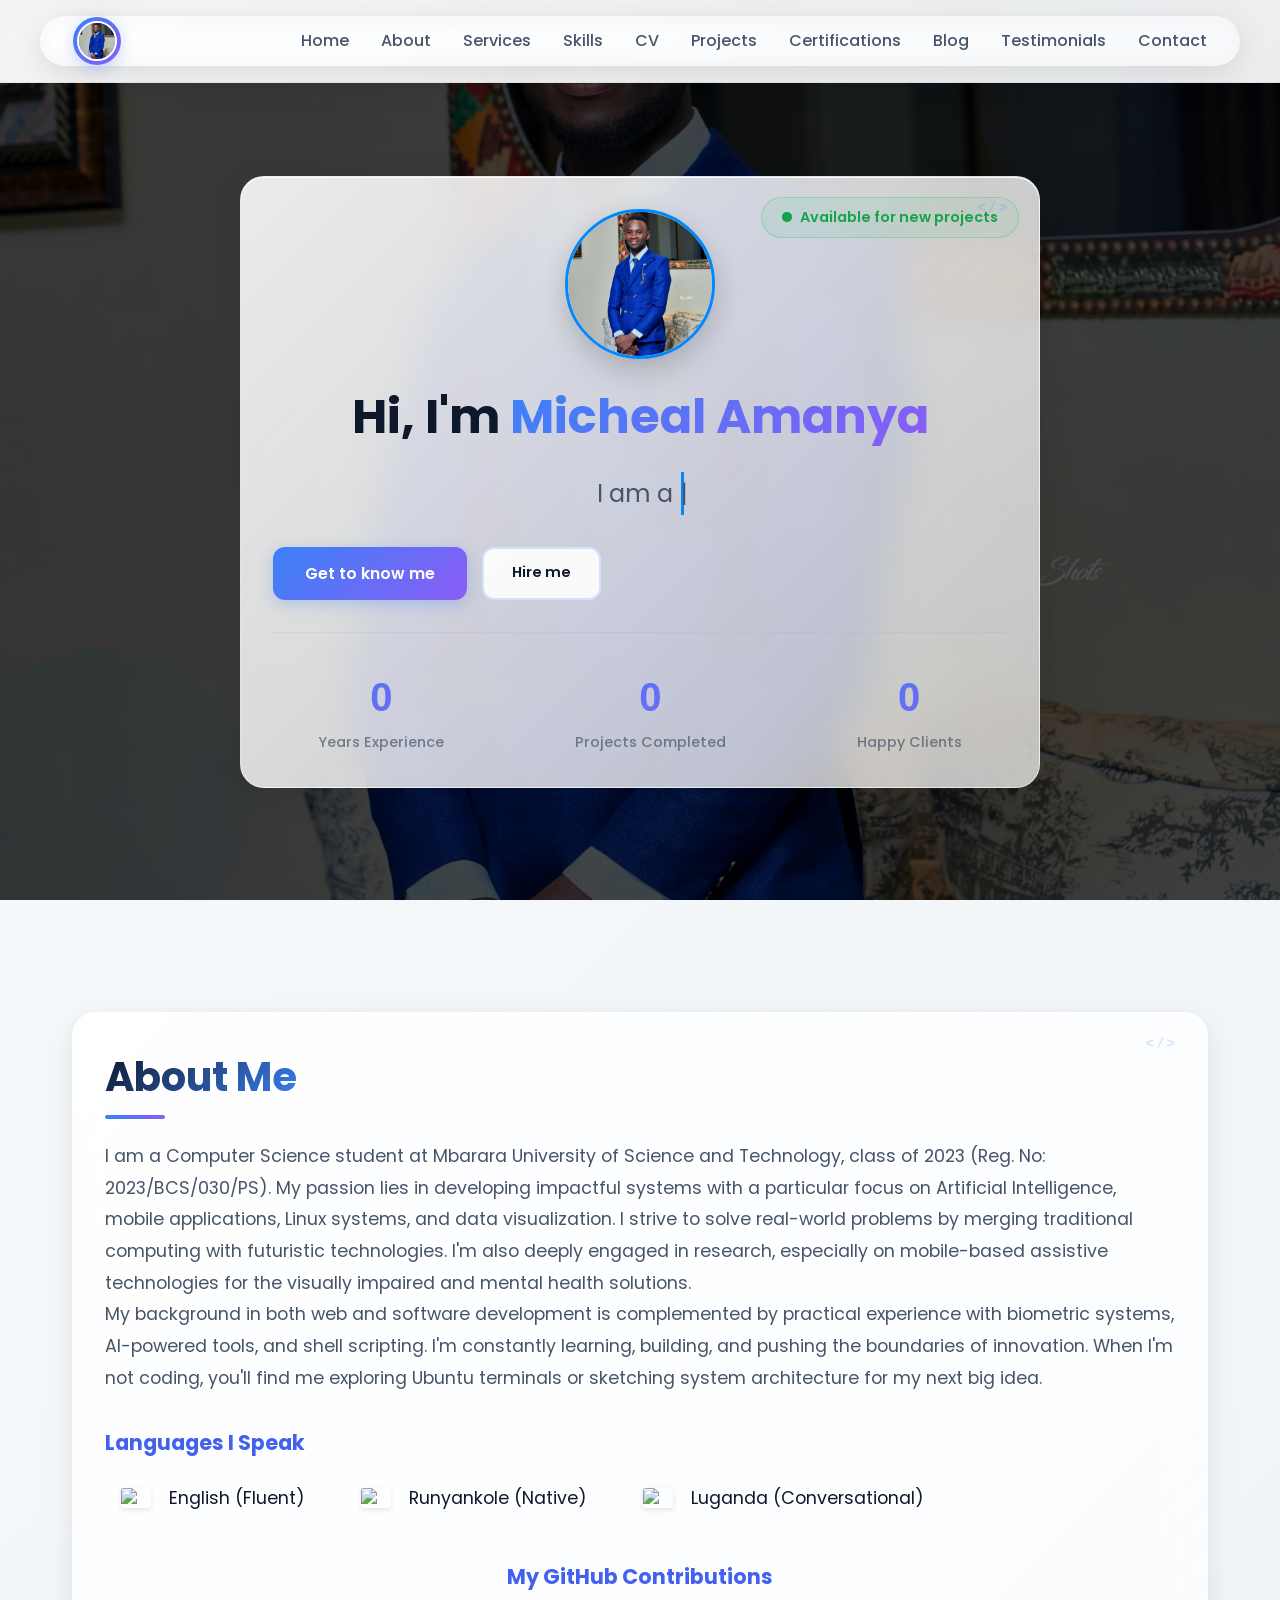
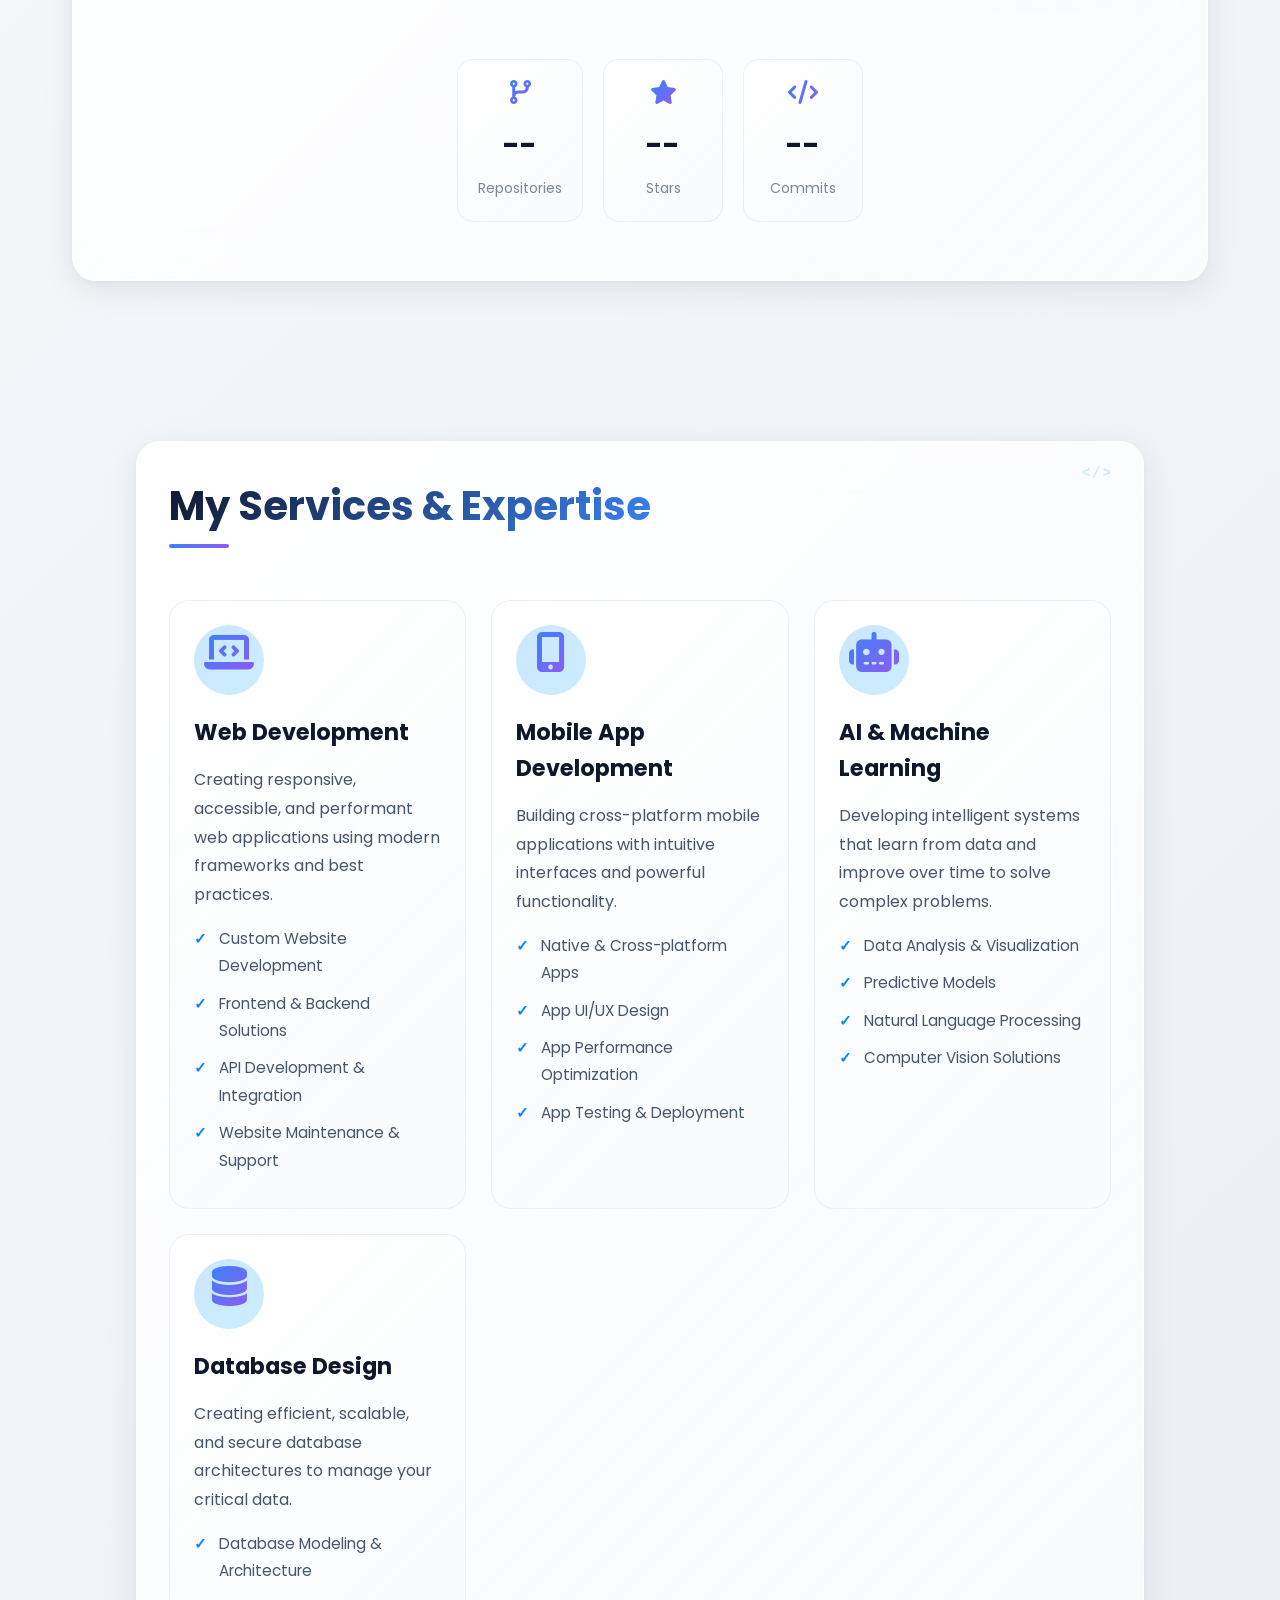
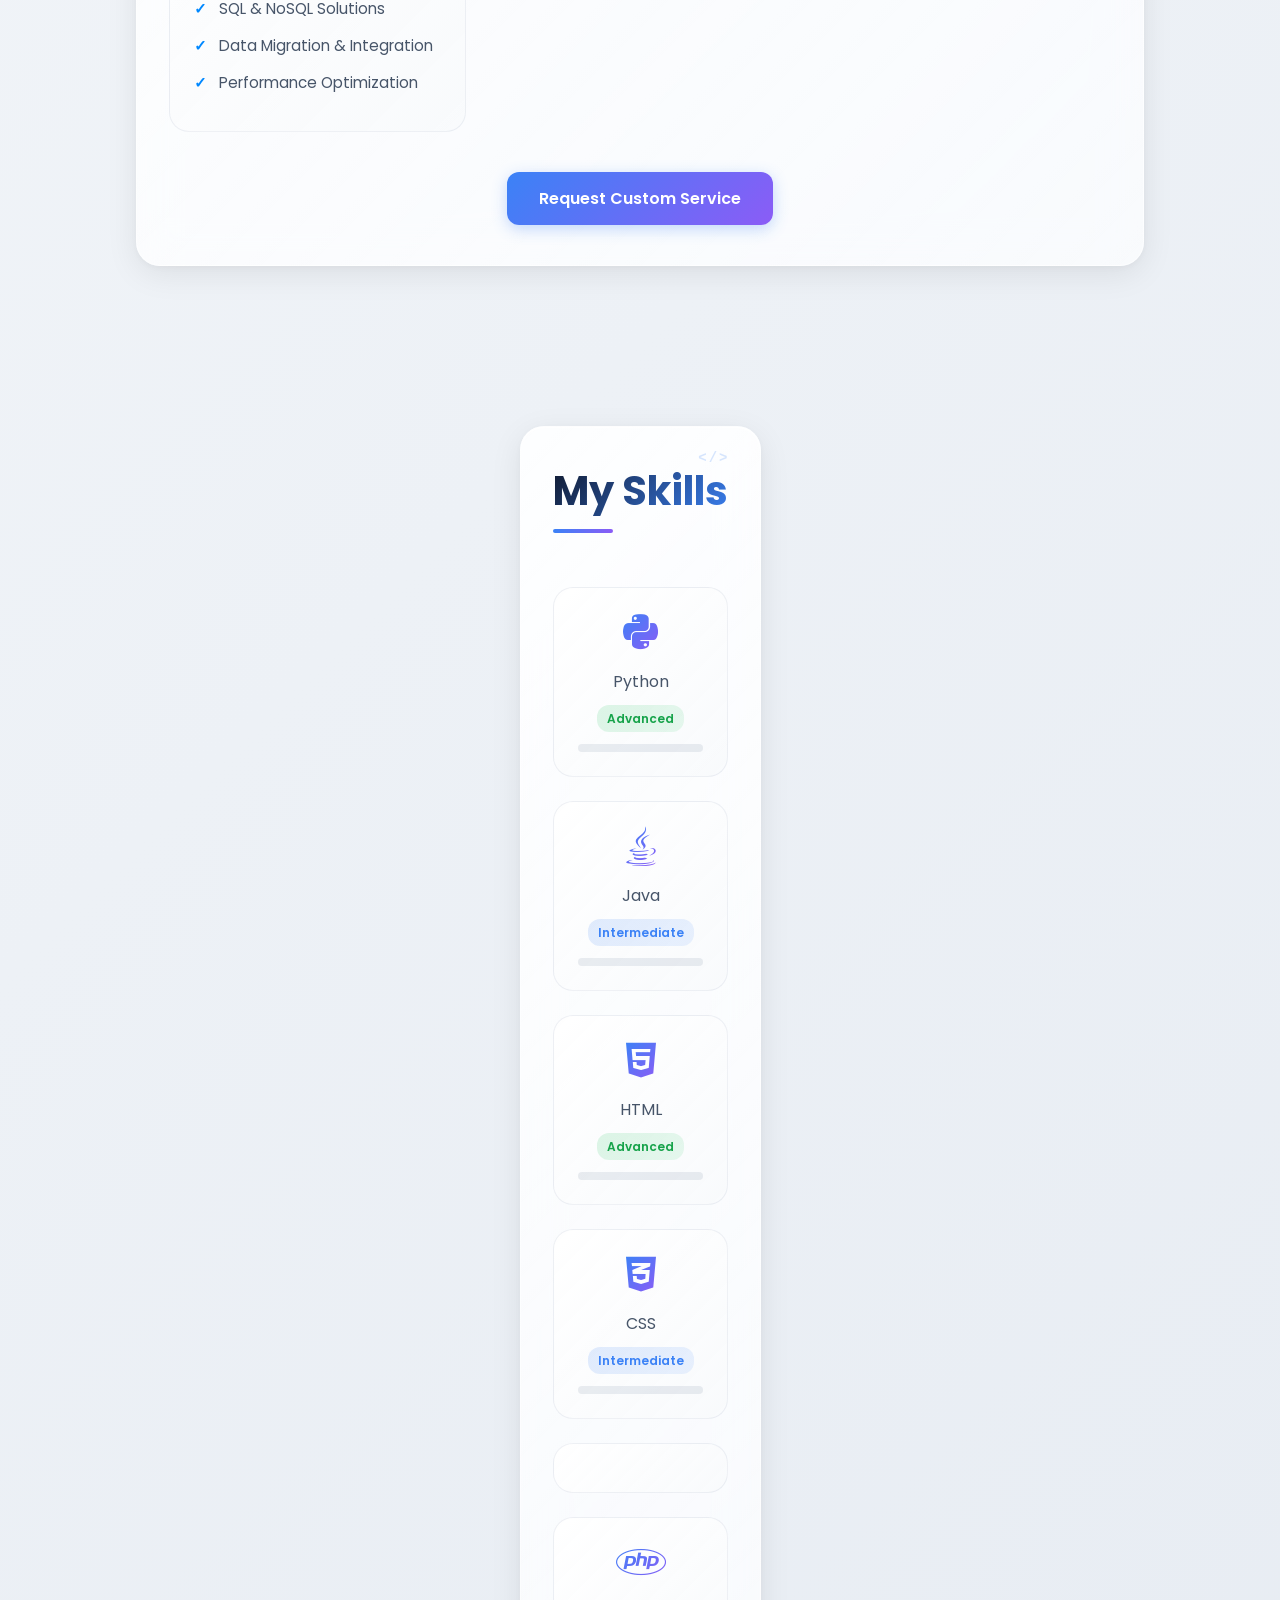
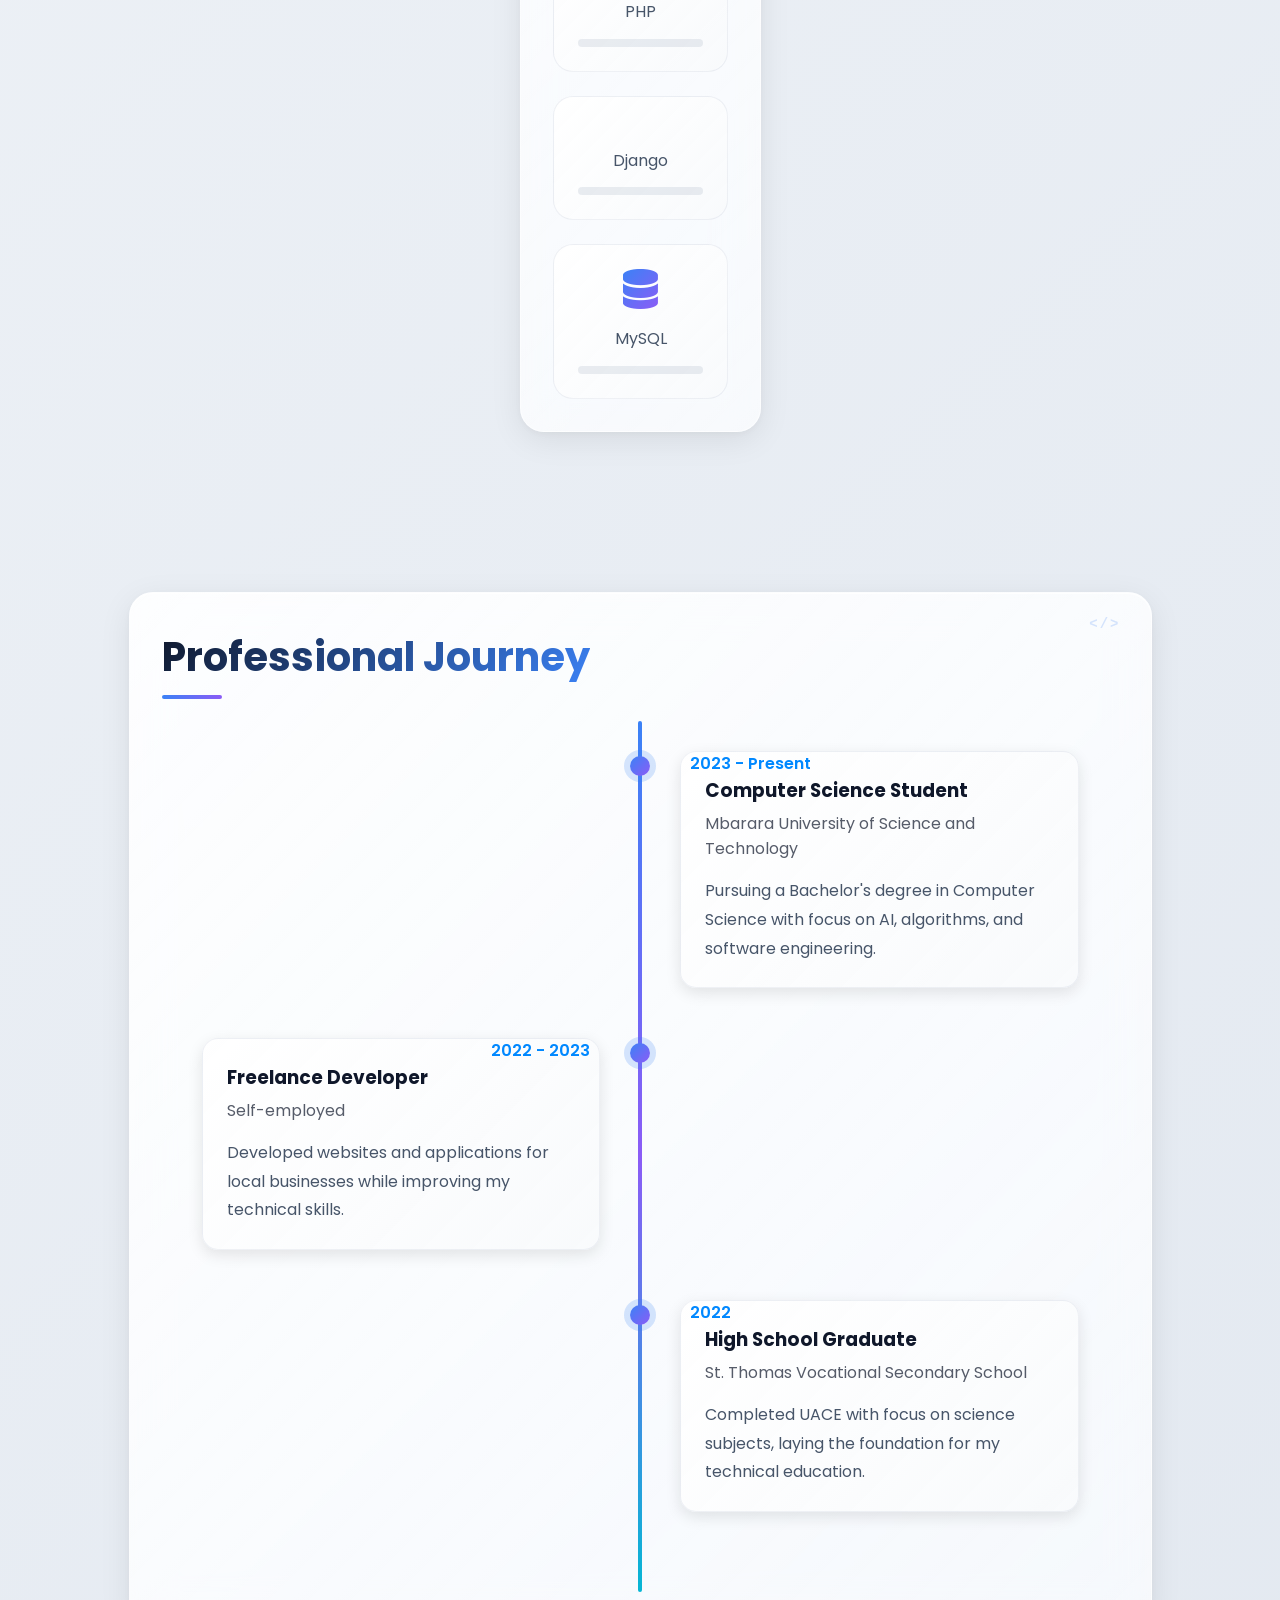
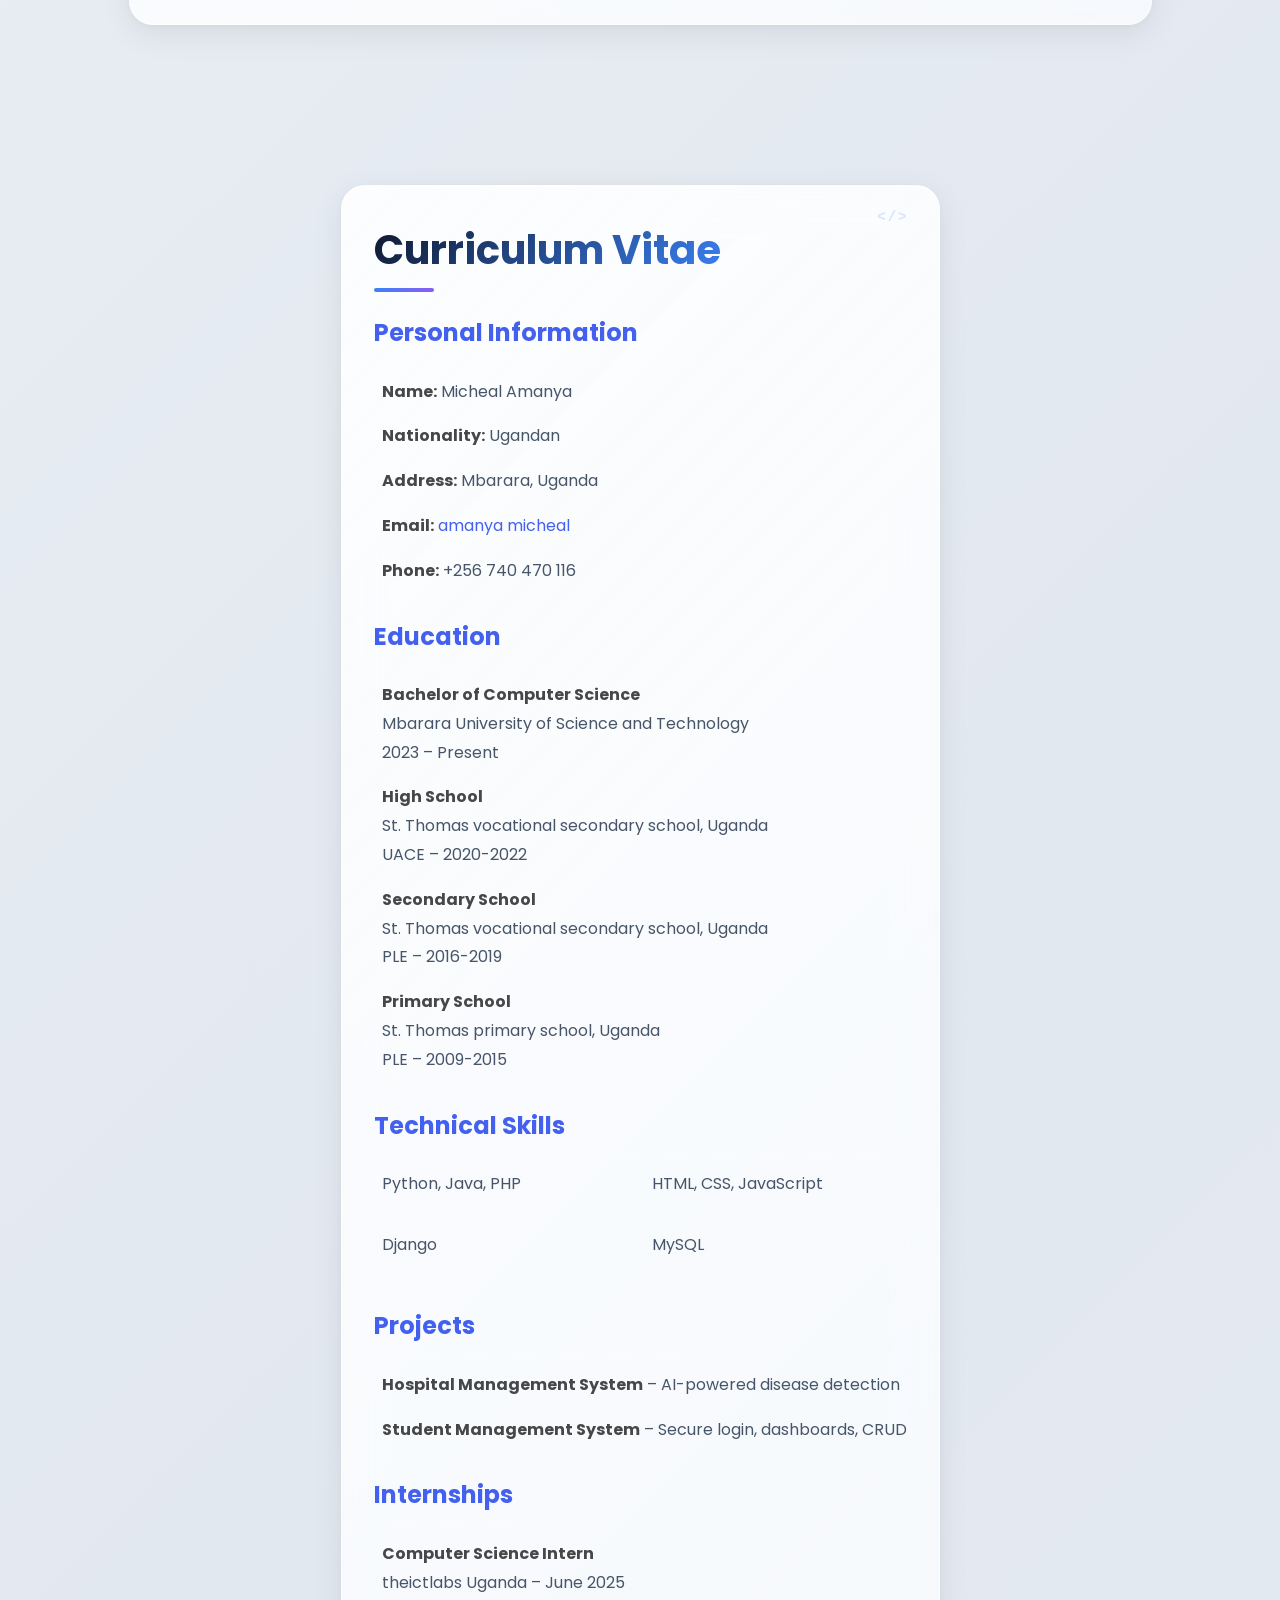
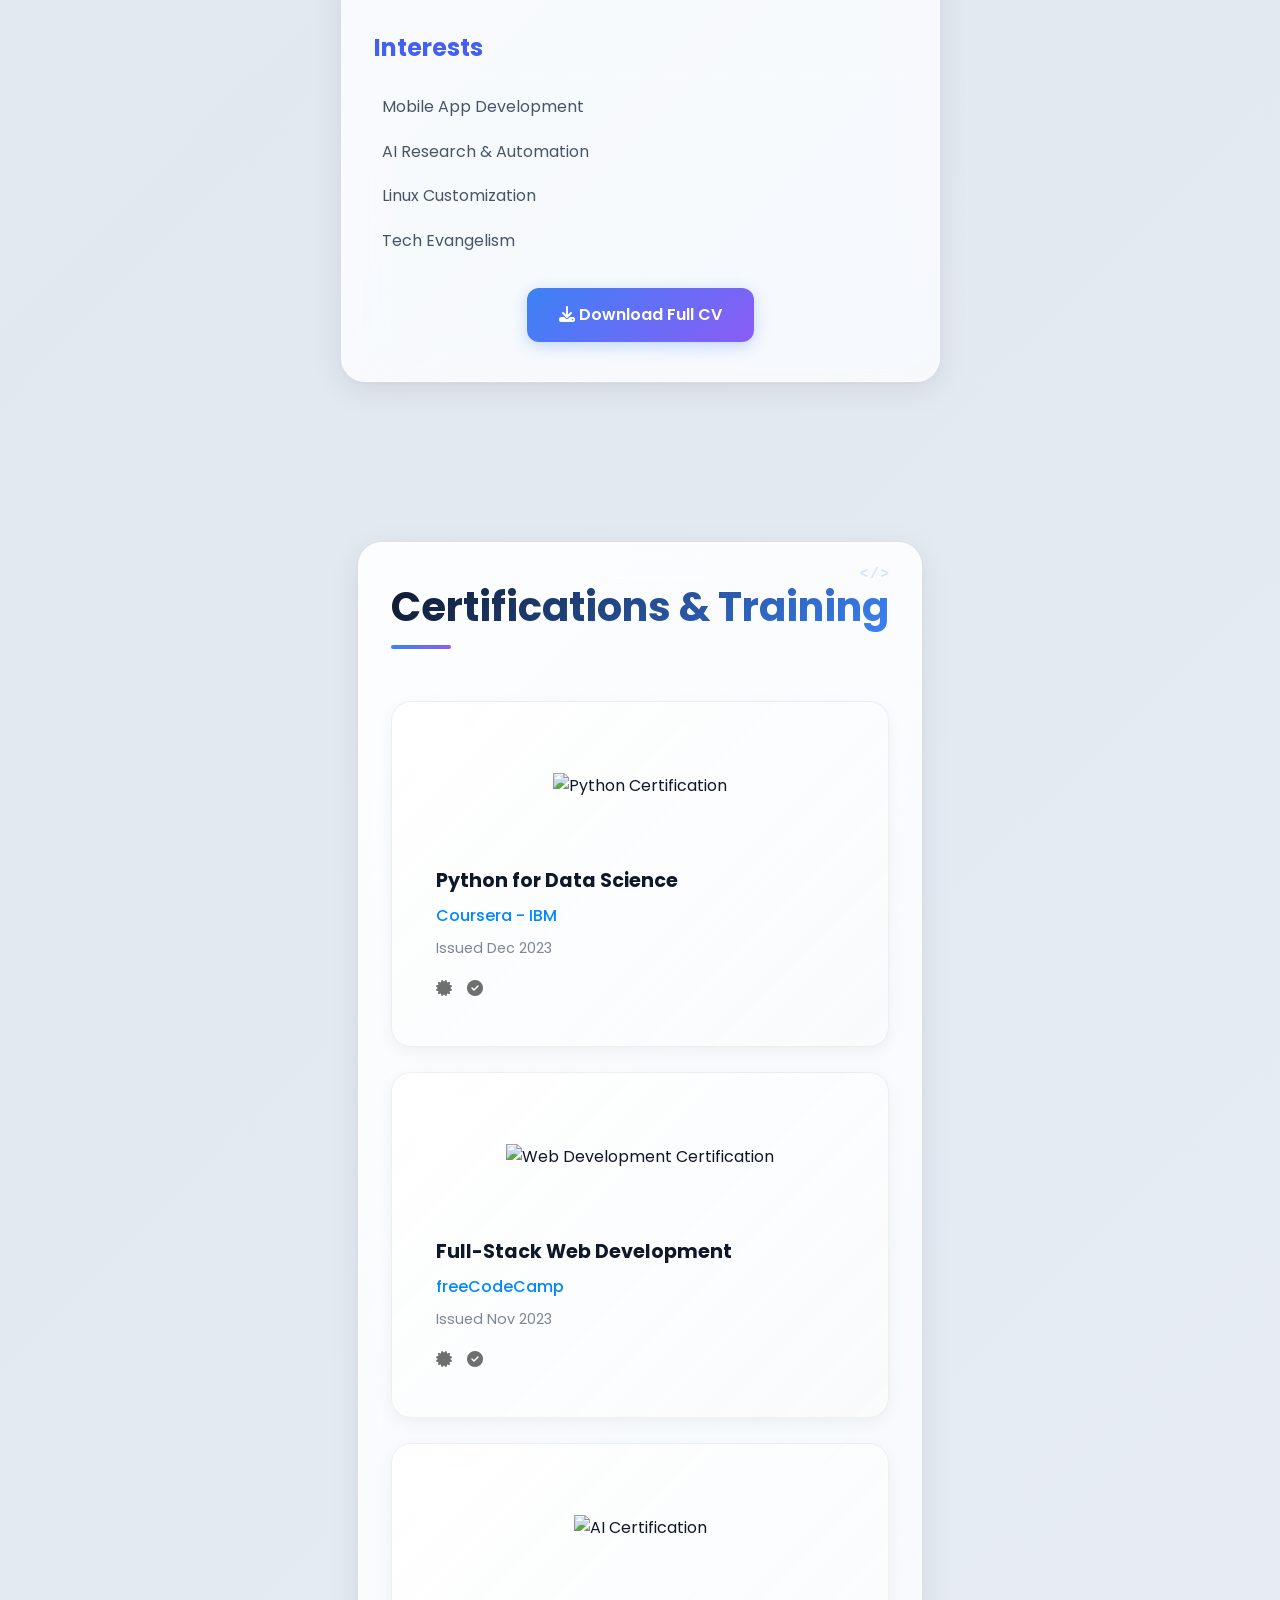
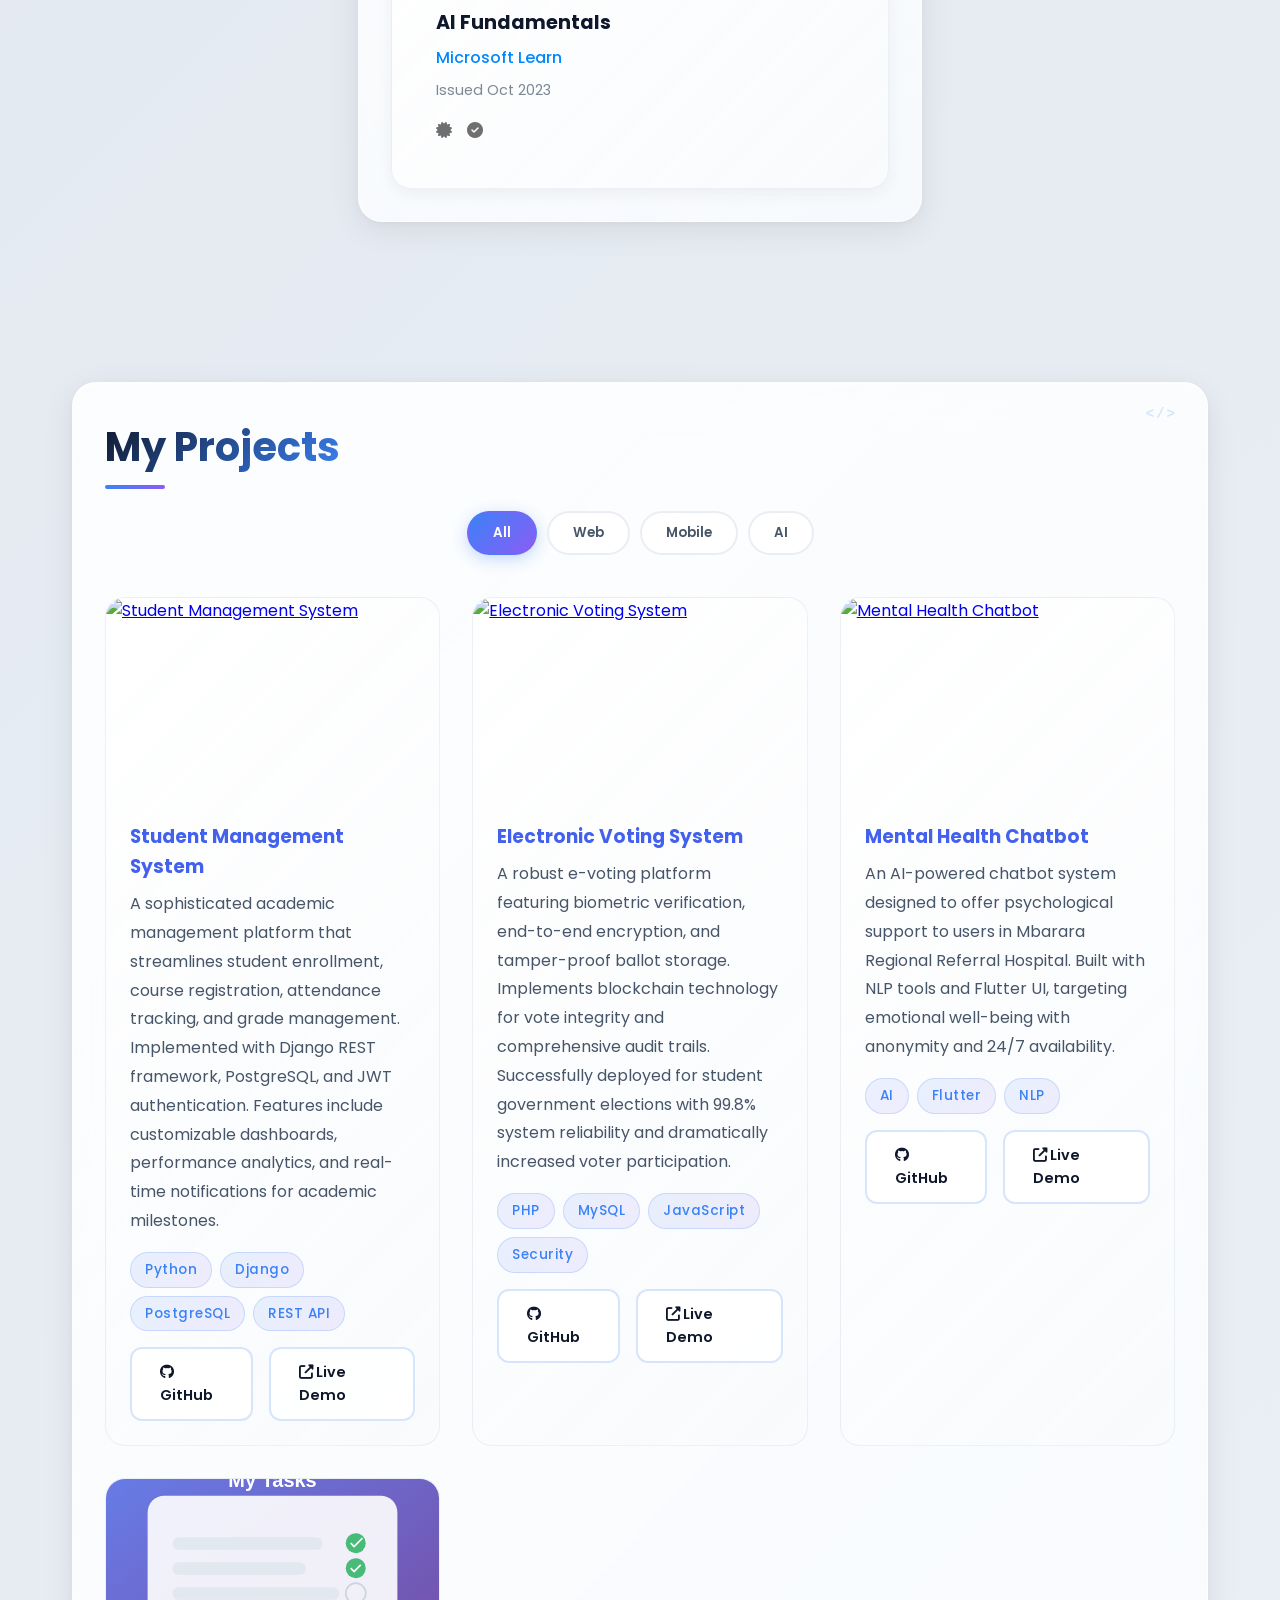
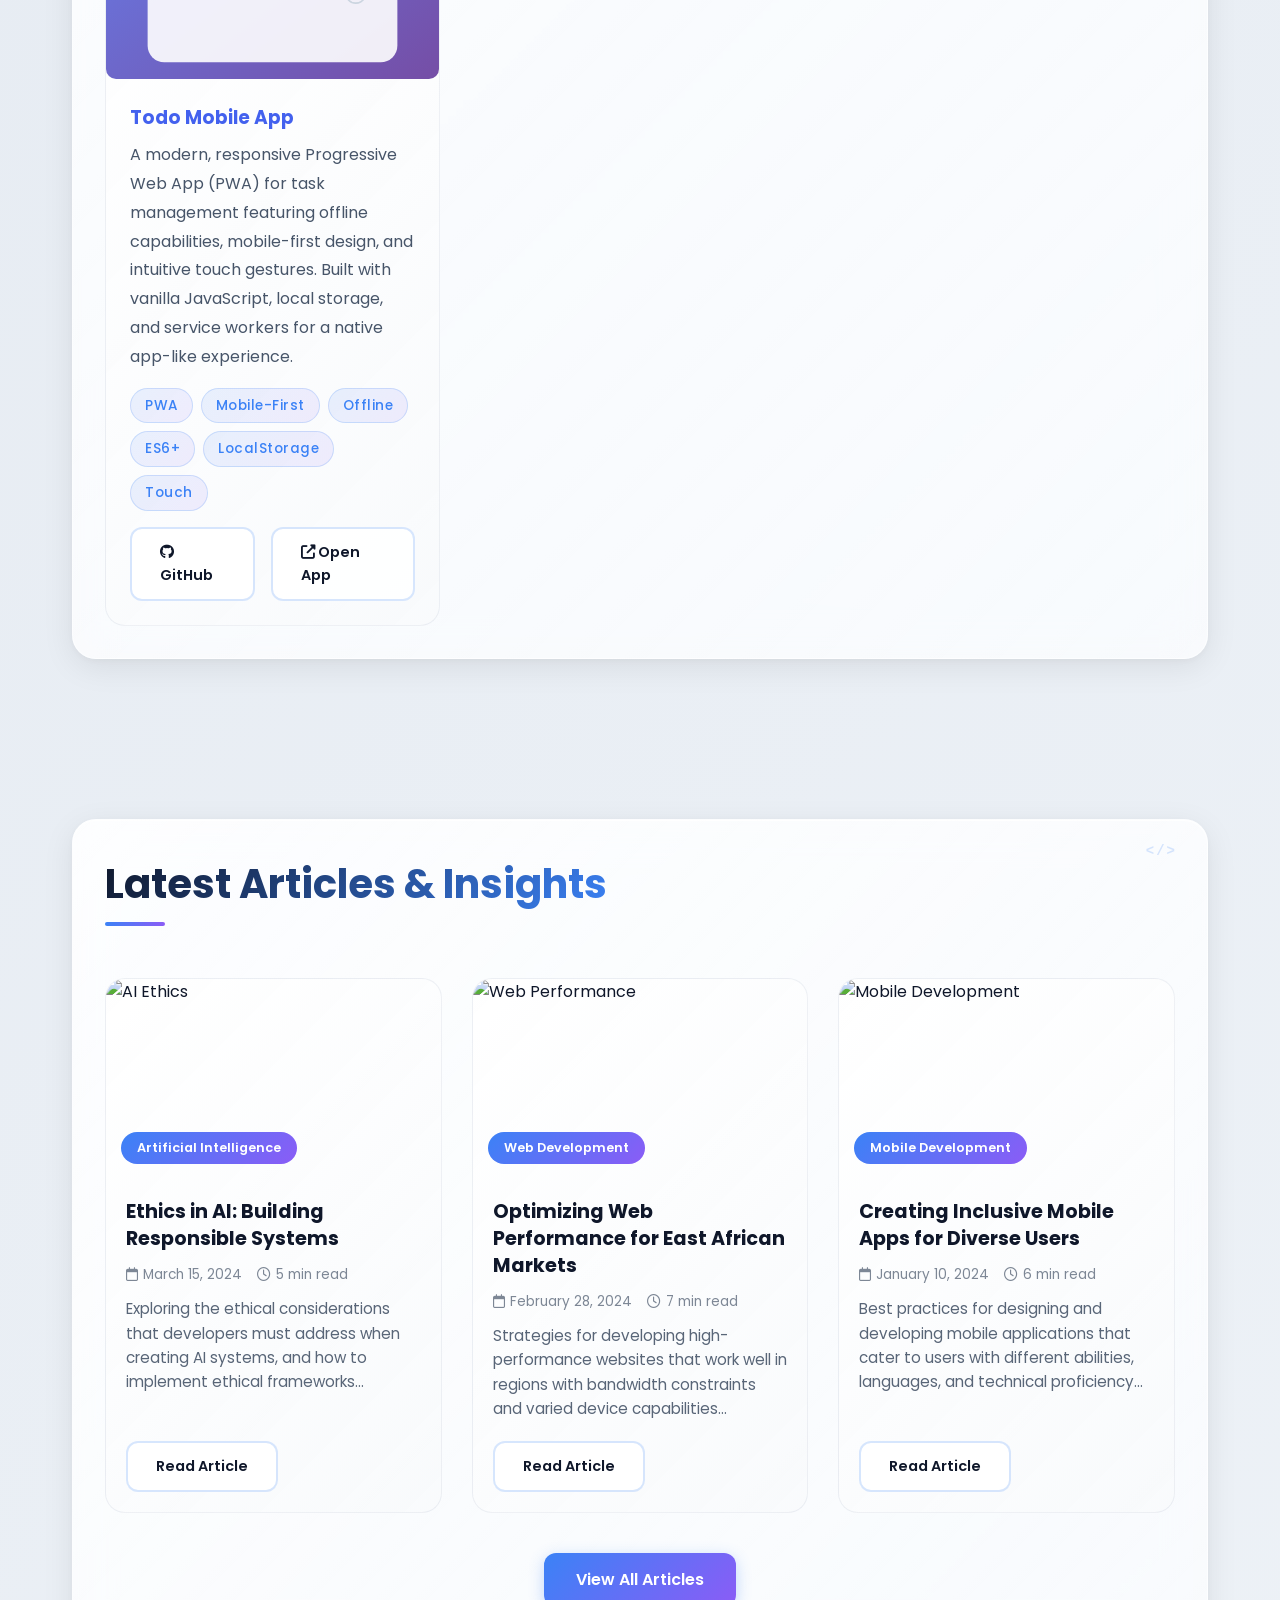
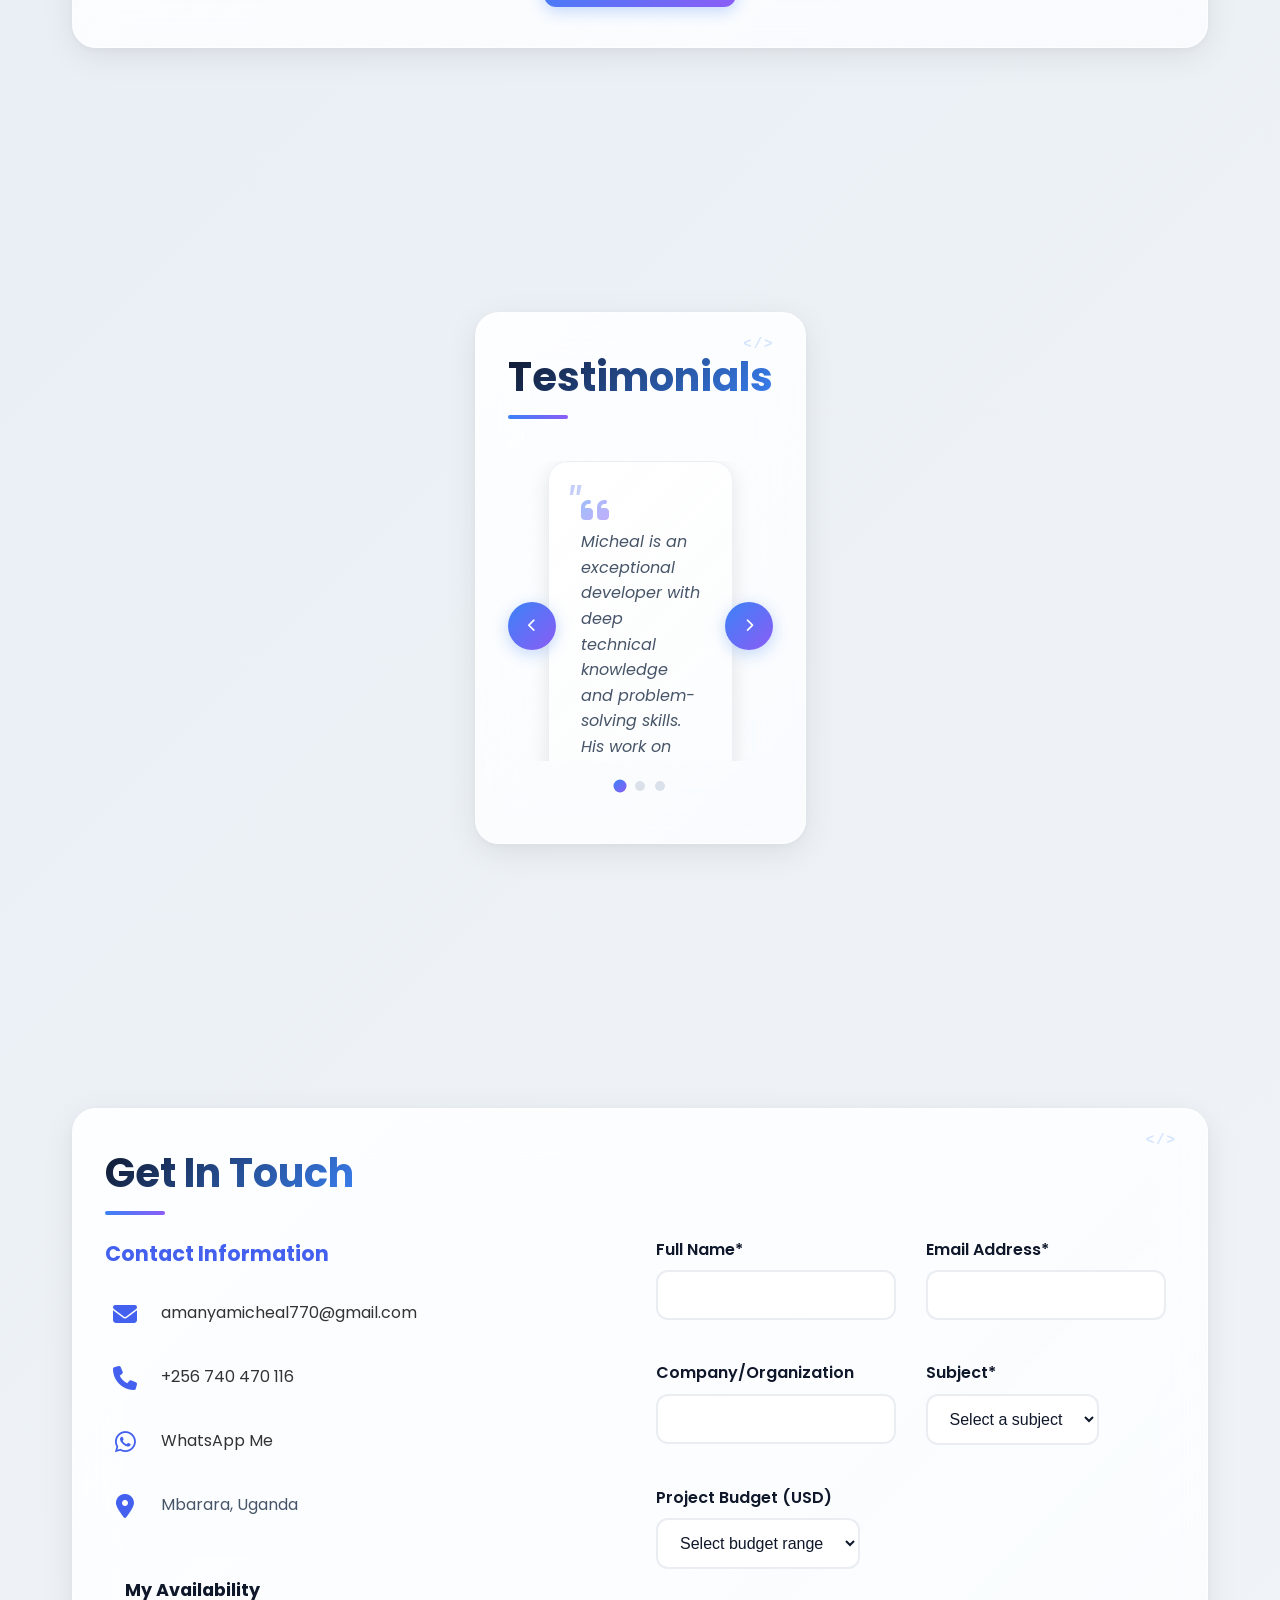
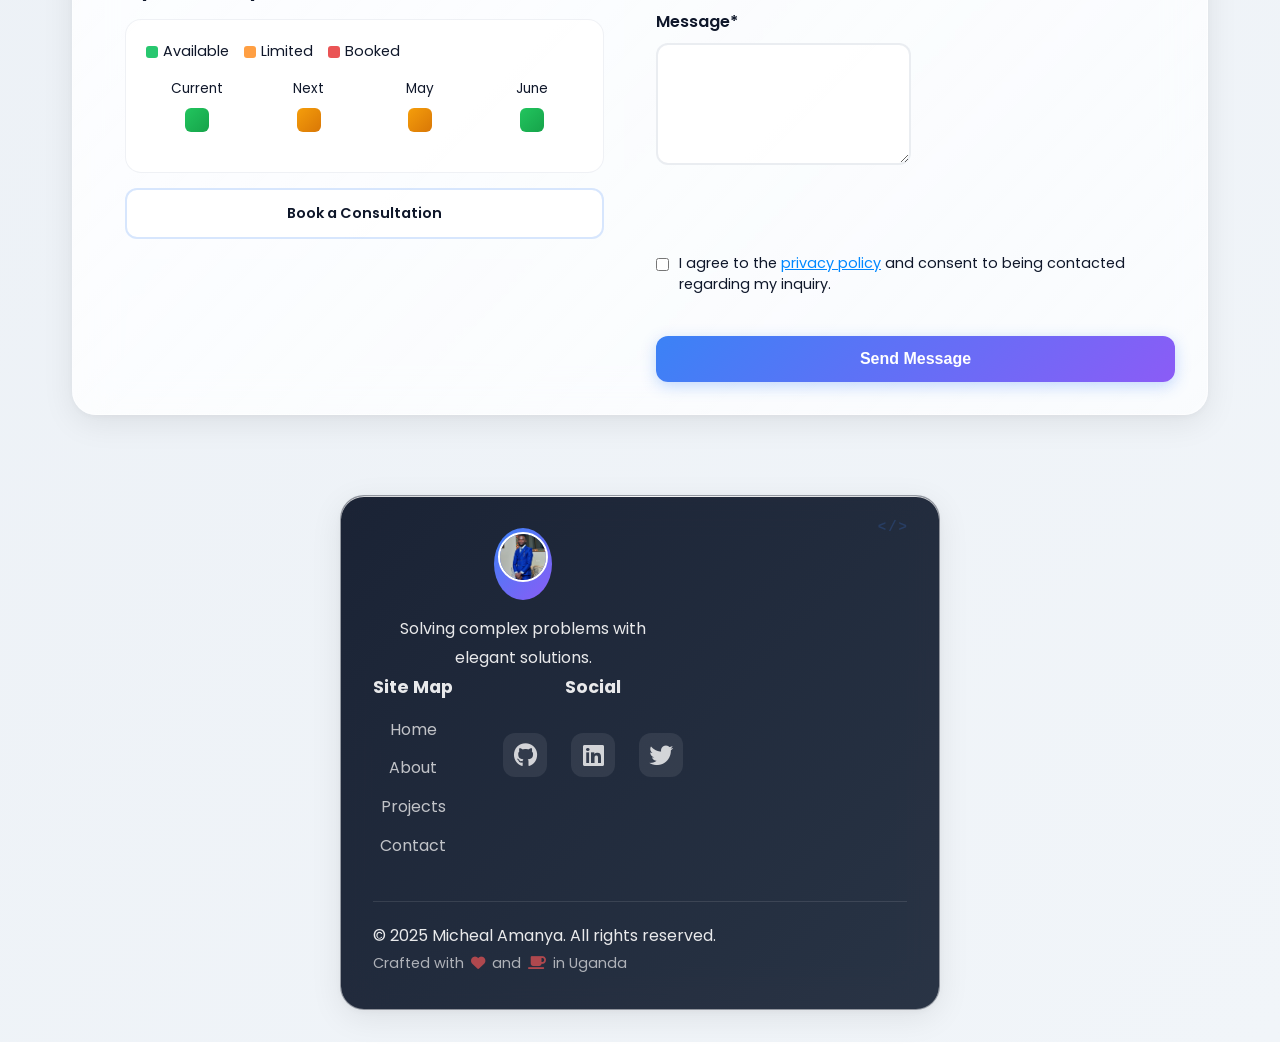
==== commit aa180c69: "Merge af061a0c0079eee02b5b362b77ce6b65f7f9f5b5 into e492bc79b20f688f0d8752c2d38fa1a9ad406e26" ====
--- a/index.html
+++ b/index.html
@@ -1384,6 +1384,31 @@
                     <div class="project-links">
                         <a href="https://github.com/michealamanya/mindmate" class="btn-secondary" data-tippy-content="View source code"><i class="fab fa-github"></i> GitHub</a>
                         <a href="#" class="btn-secondary btn-demo" data-project="chatbot" data-tippy-content="See it in action"><i class="fas fa-external-link-alt"></i> Live Demo</a>
+                    </div>
+                </div>
+            </div>
+            
+            <!-- Project 4 - Todo App -->
+            <div class="project-card" data-aos="zoom-in" data-aos-delay="400" data-category="web mobile">
+                <div class="project-img">
+                    <a href="todo.html" target="_blank" data-title="Todo Mobile App" data-description="A responsive Progressive Web App (PWA) for task management with offline capabilities and mobile-first design.">
+                        <img src="[data-uri]" alt="Todo Mobile App">
+                    </a>
+                </div>
+                <div class="project-info">
+                    <h3>Todo Mobile App</h3>
+                    <p>A modern, responsive Progressive Web App (PWA) for task management featuring offline capabilities, mobile-first design, and intuitive touch gestures. Built with vanilla JavaScript, local storage, and service workers for a native app-like experience.</p>
+                    <div class="project-tags">
+                        <span class="tag" data-tippy-content="Progressive Web App">PWA</span>
+                        <span class="tag" data-tippy-content="Responsive Design">Mobile-First</span>
+                        <span class="tag" data-tippy-content="Offline Functionality">Offline</span>
+                        <span class="tag" data-tippy-content="Modern JavaScript">ES6+</span>
+                        <span class="tag" data-tippy-content="Local Storage">LocalStorage</span>
+                        <span class="tag" data-tippy-content="Touch Gestures">Touch</span>
+                    </div>
+                    <div class="project-links">
+                        <a href="https://github.com/michealamanya/michealamanya.github.io/blob/main/todo.html" class="btn-secondary" data-tippy-content="View source code" target="_blank"><i class="fab fa-github"></i> GitHub</a>
+                        <a href="todo.html" class="btn-secondary btn-demo" data-tippy-content="Open the app" target="_blank"><i class="fas fa-external-link-alt"></i> Open App</a>
                     </div>
                 </div>
             </div>
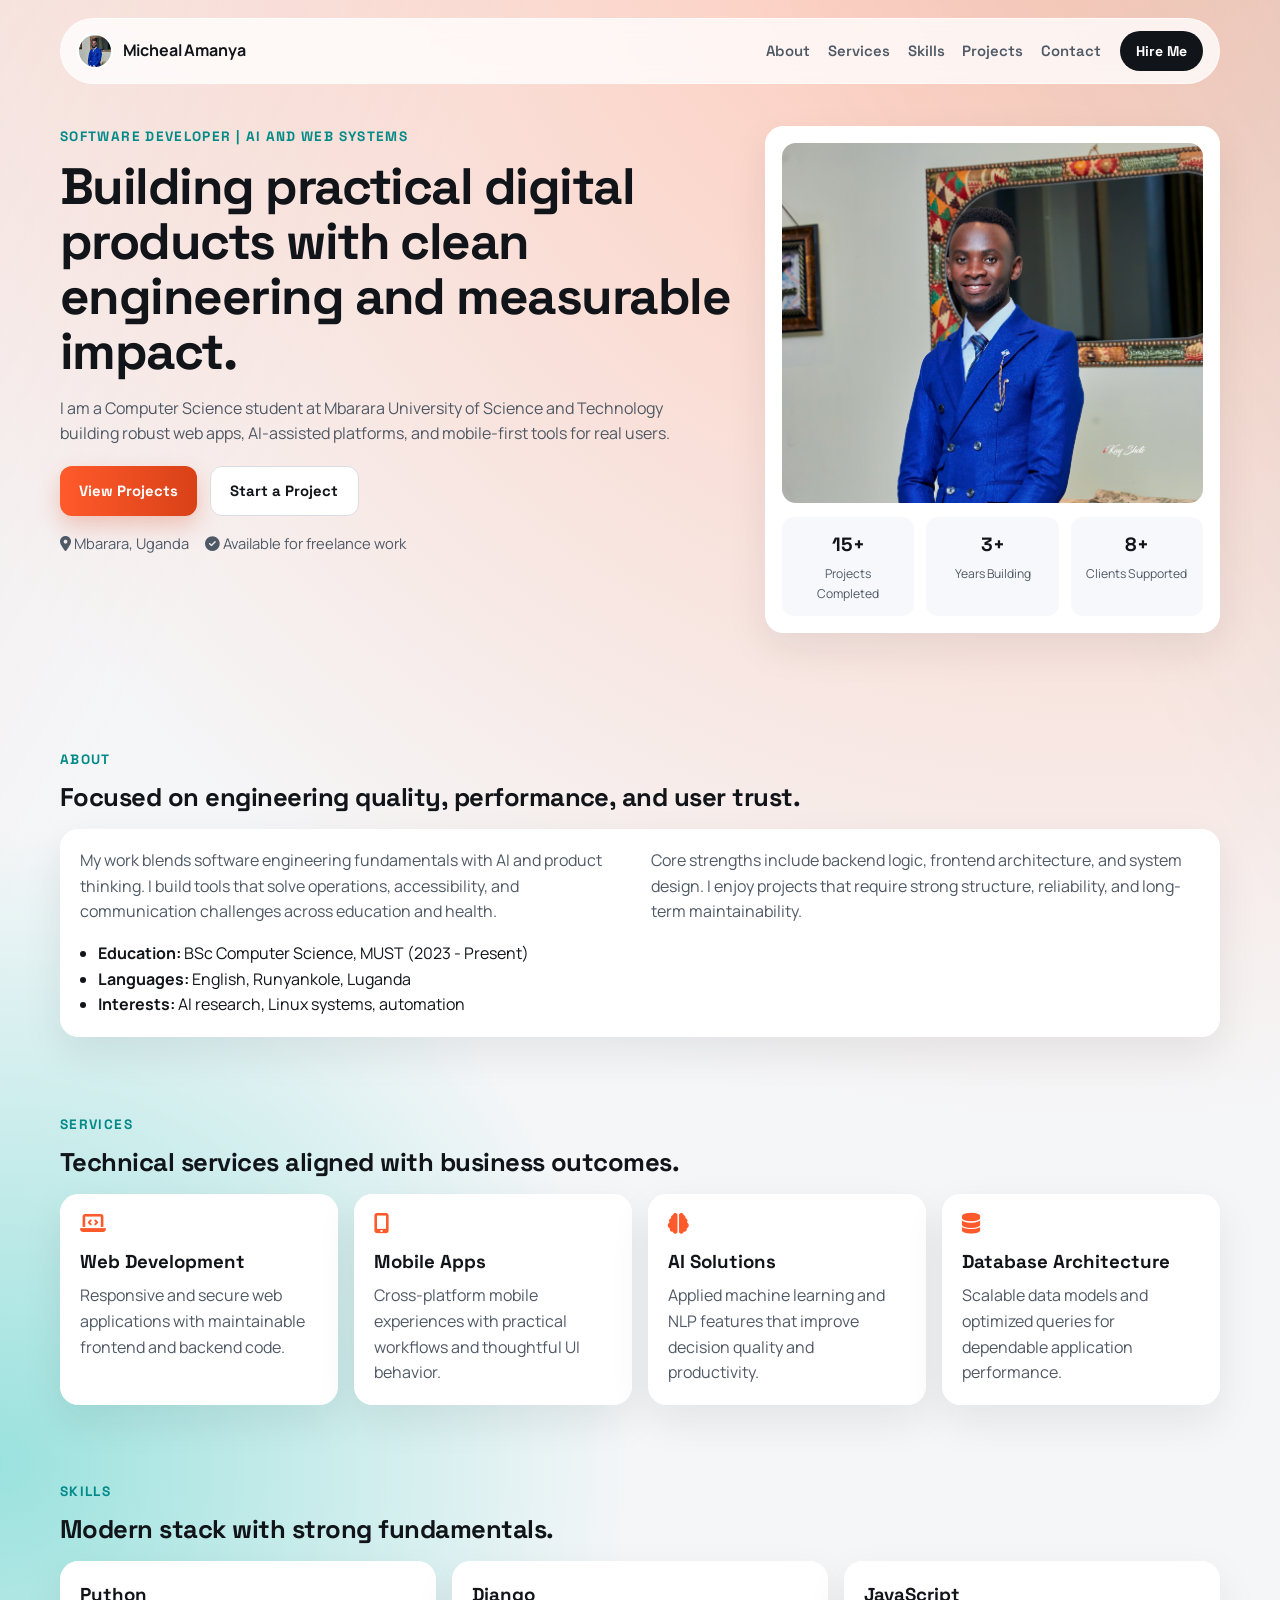
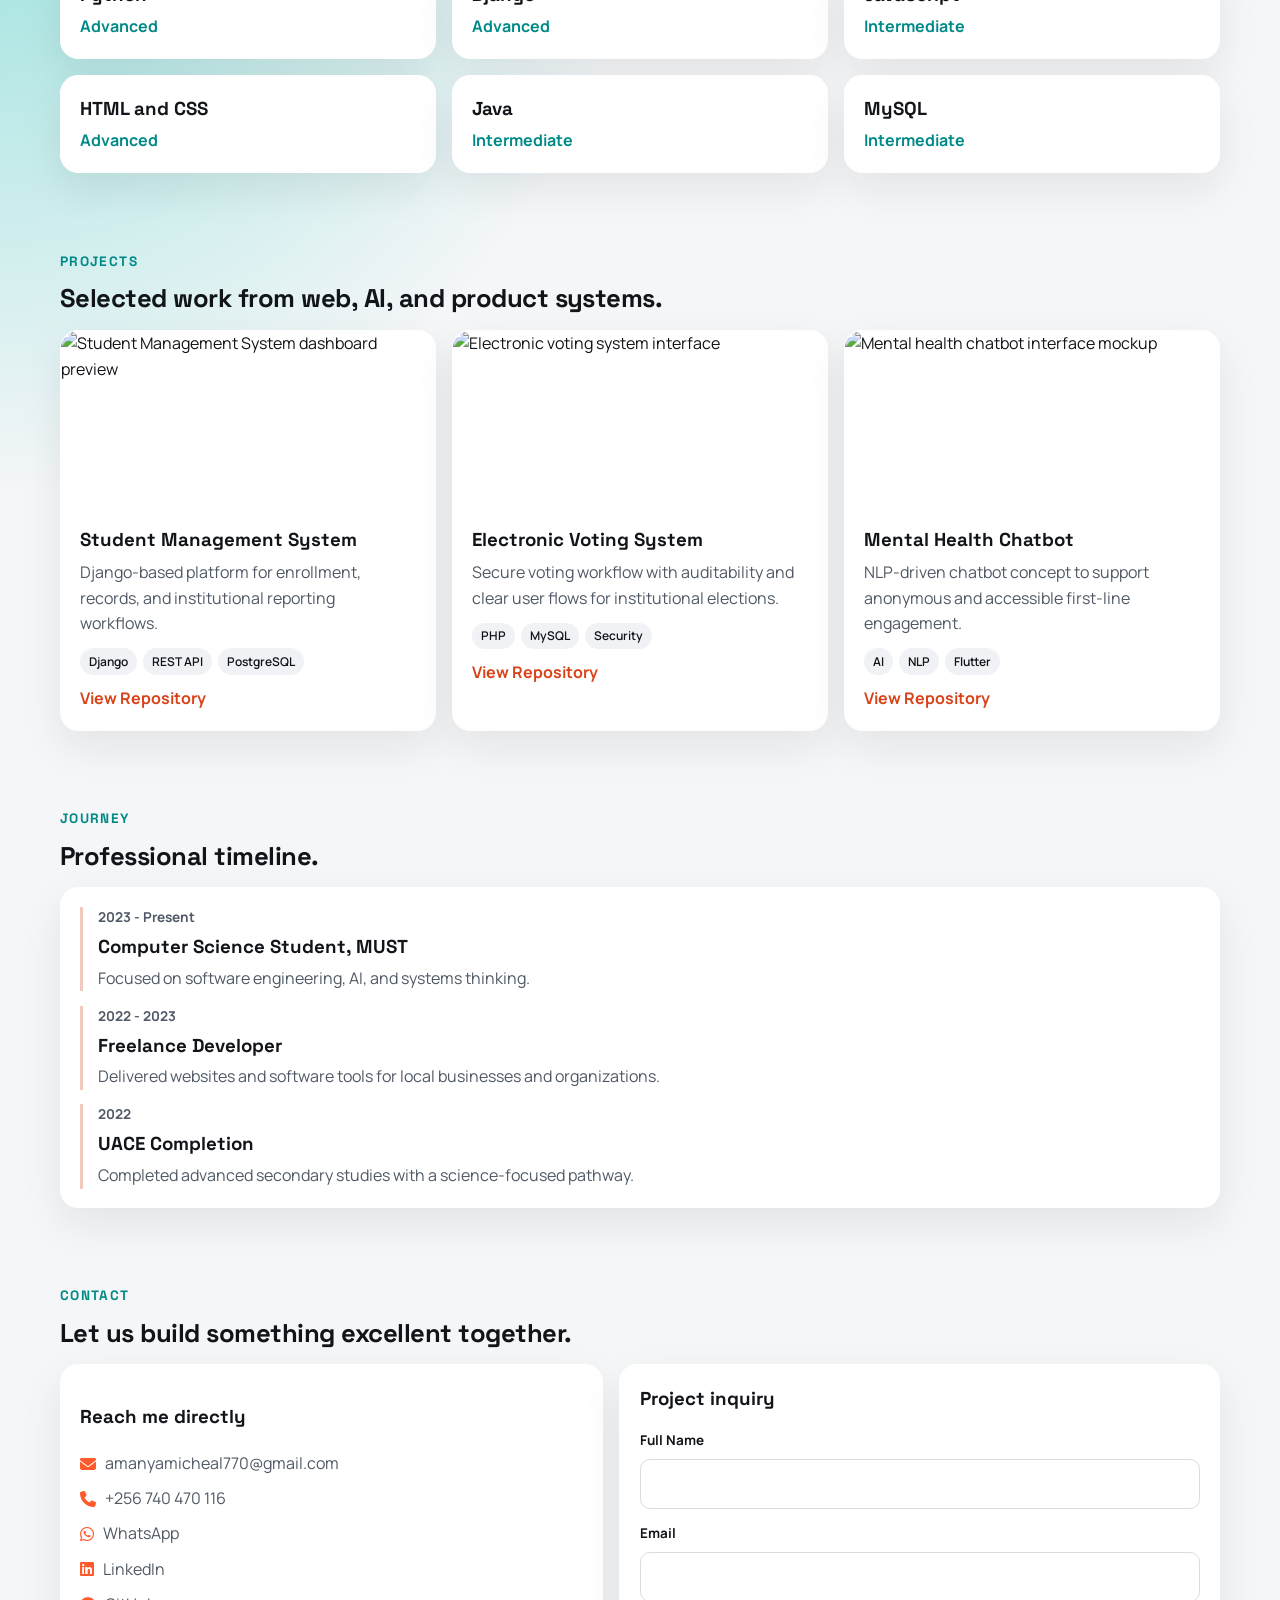
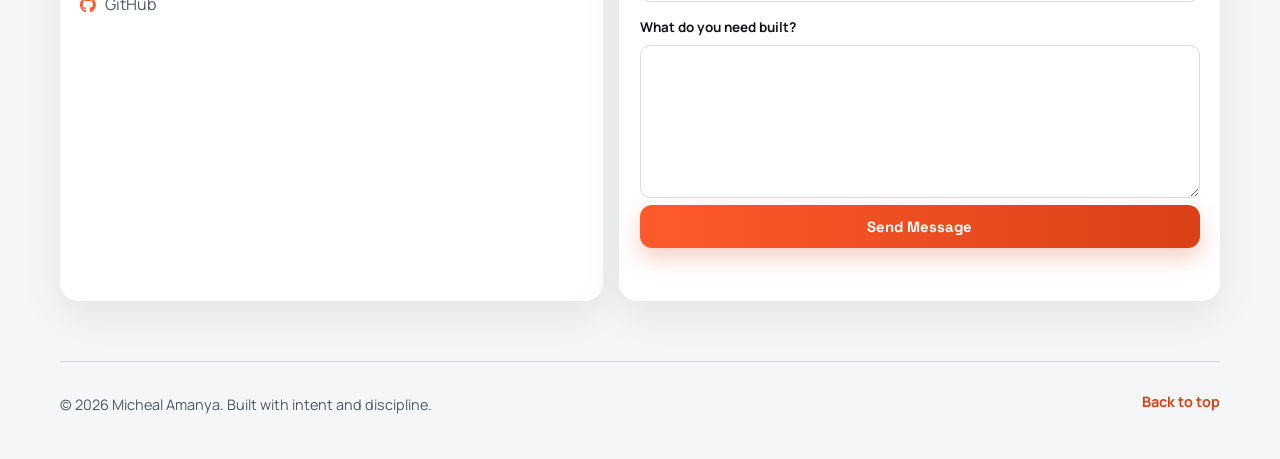
==== commit 703e8fe4: "iu Co-authored-by: Copilot <copilot@github.com>" ====
--- a/index.html
+++ b/index.html
@@ -3,2095 +3,265 @@
 <head>
     <meta charset="UTF-8">
     <meta name="viewport" content="width=device-width, initial-scale=1.0">
-    <title>Micheal Amanya - Software Developer & Computer Science Student</title>
-    
-    <!-- SEO Meta Tags -->
-    <meta name="description" content="Micheal Amanya is a Computer Science student and developer specializing in AI, web development, and mobile applications.">
-    <meta name="keywords" content="software developer, computer science, AI, web development, Uganda, Mbarara University">
+    <title>Micheal Amanya | Software Developer</title>
+    <meta name="description" content="Micheal Amanya is a software developer focused on AI, web platforms, and mobile applications.">
+    <meta name="keywords" content="Micheal Amanya, software developer, AI, web development, Uganda">
     <meta name="author" content="Micheal Amanya">
-    
-    <!-- Open Graph / Social Media Meta Tags -->
-    <meta property="og:title" content="Micheal Amanya - Software Developer Portfolio">
-    <meta property="og:description" content="Computer Science student specializing in AI, web and mobile applications.">
-    <meta property="og:image" content="https://michealamanya.github.io/images/profile.jpg">
-    <meta property="og:url" content="https://michealamanya.github.io">
+    <meta property="og:title" content="Micheal Amanya | Software Developer">
+    <meta property="og:description" content="Portfolio for Micheal Amanya: AI, web, and mobile engineering projects.">
+    <meta property="og:image" content="https://michealamanya.github.io/images/new.jpg">
+    <meta property="og:url" content="https://michealamanya.github.io/">
     <meta name="twitter:card" content="summary_large_image">
-    
-    <!-- Favicon -->
+
     <link rel="icon" href="images/favicon.ico">
     <link rel="apple-touch-icon" href="images/apple-touch-icon.png">
-    
-    <!-- Existing CSS -->
+    <link rel="preconnect" href="https://fonts.googleapis.com">
+    <link rel="preconnect" href="https://fonts.gstatic.com" crossorigin>
+    <link href="https://fonts.googleapis.com/css2?family=Space+Grotesk:wght@400;500;700&family=Manrope:wght@400;600;700;800&display=swap" rel="stylesheet">
+    <link rel="stylesheet" href="https://cdnjs.cloudflare.com/ajax/libs/font-awesome/6.4.0/css/all.min.css">
     <link rel="stylesheet" href="css/style.css">
-    <link rel="stylesheet" href="https://cdnjs.cloudflare.com/ajax/libs/font-awesome/6.4.0/css/all.min.css">
-    <link href="https://fonts.googleapis.com/css2?family=Poppins:wght@300;400;500;600;700&display=swap" rel="stylesheet">
-    
-    <!-- New UI Libraries -->
-    <link href="https://cdn.jsdelivr.net/npm/sweetalert2@11/dist/sweetalert2.min.css" rel="stylesheet">
-    <link href="https://unpkg.com/aos@2.3.1/dist/aos.css" rel="stylesheet">
-    <link rel="stylesheet" href="https://cdn.jsdelivr.net/npm/@floating-ui/core/dist/floating-ui.css">
-    <link rel="stylesheet" href="https://cdn.jsdelivr.net/npm/tippy.js@6/dist/tippy.css">
-    <link rel="stylesheet" href="https://cdn.jsdelivr.net/npm/simplebar@5.3.6/dist/simplebar.min.css">
-    <link rel="stylesheet" href="https://cdn.jsdelivr.net/npm/glightbox/dist/css/glightbox.min.css" />
-    <link rel="stylesheet" href="css/ui-enhancements.css">
-    <link rel="stylesheet" href="https://cdn.jsdelivr.net/npm/chart.js@3.7.1/dist/chart.min.css">
     <link rel="stylesheet" href="css/print.css" media="print">
-    
-    <!-- Enhanced Developer Theme Styling -->
-    <style>
-        :root {
-            --bg-primary: #f8fafc;
-            --bg-secondary: #f1f5f9;
-            --text-primary: #0f172a;
-            --text-secondary: #475569;
-            --accent-primary: #3b82f6;
-            --accent-secondary: #8b5cf6;
-            --accent-tertiary: #06b6d4;
-            --card-bg: rgba(255, 255, 255, 0.8);
-            --border-color: rgba(148, 163, 184, 0.2);
-            --glow-color: rgba(59, 130, 246, 0.15);
-            --code-bg: #1e293b;
-        }
-        
-        * {
-            margin: 0;
-            padding: 0;
-            box-sizing: border-box;
-        }
-        
-        body.light-theme {
-            background: linear-gradient(135deg, #f8fafc 0%, #e2e8f0 50%, #f1f5f9 100%) !important;
-            background-attachment: fixed;
-            color: var(--text-primary);
-            min-height: 100vh;
-            position: relative;
-            overflow-x: hidden;
-        }
-        
-        /* Animated Background Pattern */
-        body.light-theme::before {
-            content: '';
-            position: fixed;
-            top: 0;
-            left: 0;
-            width: 100%;
-            height: 100%;
-            background-image: 
-                radial-gradient(circle at 20% 80%, rgba(59, 130, 246, 0.08) 0%, transparent 50%),
-                radial-gradient(circle at 80% 20%, rgba(139, 92, 246, 0.08) 0%, transparent 50%),
-                radial-gradient(circle at 40% 40%, rgba(6, 182, 212, 0.05) 0%, transparent 40%),
-                url("data:image/svg+xml,%3Csvg width='60' height='60' viewBox='0 0 60 60' xmlns='http://www.w3.org/2000/svg'%3E%3Cg fill='none' fill-rule='evenodd'%3E%3Cg fill='%233b82f6' fill-opacity='0.03'%3E%3Cpath d='M36 34v-4h-2v4h-4v2h4v4h2v-4h4v-2h-4zm0-30V0h-2v4h-4v2h4v4h2V6h4V4h-4zM6 34v-4H4v4H0v2h4v4h2v-4h4v-2H6zM6 4V0H4v4H0v2h4v4h2V6h4V4H6z'/%3E%3C/g%3E%3C/g%3E%3C/svg%3E");
-            pointer-events: none;
-            z-index: 0;
-        }
-        
-        /* Floating Geometric Shapes */
-        .background {
-            display: block !important;
-            position: fixed;
-            top: 0;
-            left: 0;
-            width: 100%;
-            height: 100%;
-            pointer-events: none;
-            z-index: 0;
-            overflow: hidden;
-        }
-        
-        .background::before,
-        .background::after {
-            content: '';
-            position: absolute;
-            border-radius: 50%;
-            animation: float 20s ease-in-out infinite;
-        }
-        
-        .background::before {
-            width: 400px;
-            height: 400px;
-            background: linear-gradient(135deg, rgba(59, 130, 246, 0.1), rgba(139, 92, 246, 0.1));
-            top: -100px;
-            right: -100px;
-            animation-delay: 0s;
-        }
-        
-        .background::after {
-            width: 300px;
-            height: 300px;
-            background: linear-gradient(135deg, rgba(6, 182, 212, 0.1), rgba(59, 130, 246, 0.1));
-            bottom: -50px;
-            left: -50px;
-            animation-delay: -10s;
-        }
-        
-        @keyframes float {
-            0%, 100% { transform: translate(0, 0) rotate(0deg); }
-            25% { transform: translate(20px, -20px) rotate(5deg); }
-            50% { transform: translate(0, -40px) rotate(0deg); }
-            75% { transform: translate(-20px, -20px) rotate(-5deg); }
-        }
-        
-        /* Enhanced Glass Card */
-        .glass-card {
-            background: linear-gradient(135deg, rgba(255, 255, 255, 0.9) 0%, rgba(255, 255, 255, 0.7) 100%) !important;
-            backdrop-filter: blur(20px) saturate(180%);
-            -webkit-backdrop-filter: blur(20px) saturate(180%);
-            border: 1px solid rgba(255, 255, 255, 0.5) !important;
-            border-radius: 24px !important;
-            box-shadow: 
-                0 8px 32px rgba(0, 0, 0, 0.08),
-                0 2px 8px rgba(0, 0, 0, 0.04),
-                inset 0 1px 0 rgba(255, 255, 255, 0.8) !important;
-            position: relative;
-            overflow: hidden;
-            z-index: 1;
-        }
-        
-        .glass-card::before {
-            content: '';
-            position: absolute;
-            top: 0;
-            left: 0;
-            right: 0;
-            height: 1px;
-            background: linear-gradient(90deg, transparent, rgba(255, 255, 255, 0.8), transparent);
-        }
-        
-        /* Code-themed Decorative Elements */
-        .glass-card::after {
-            content: '</>';
-            position: absolute;
-            top: 20px;
-            right: 30px;
-            font-family: 'Fira Code', 'Monaco', monospace;
-            font-size: 14px;
-            color: rgba(59, 130, 246, 0.2);
-            font-weight: 600;
-            letter-spacing: 2px;
-        }
-        
-        /* Enhanced Navbar */
-        .navbar {
-            background: linear-gradient(135deg, rgba(255, 255, 255, 0.95) 0%, rgba(248, 250, 252, 0.95) 100%) !important;
-            backdrop-filter: blur(20px) saturate(180%);
-            border-bottom: 1px solid rgba(148, 163, 184, 0.15) !important;
-            box-shadow: 0 4px 30px rgba(0, 0, 0, 0.05) !important;
-            z-index: 1000;
-        }
-        
-        .logo {
-            background: linear-gradient(135deg, var(--accent-primary), var(--accent-secondary)) !important;
-            padding: 4px;
-            border-radius: 50%;
-            box-shadow: 0 4px 15px rgba(59, 130, 246, 0.3);
-            transition: all 0.3s ease;
-            display: flex;
-            align-items: center;
-            justify-content: center;
-        }
-        
-        .logo img {
-            border: 2px solid white;
-        }
-        
-        .logo:hover {
-            transform: scale(1.05);
-            box-shadow: 0 6px 20px rgba(59, 130, 246, 0.4);
-        }
-        
-        .nav-links a {
-            position: relative;
-            color: var(--text-secondary) !important;
-            font-weight: 500;
-            transition: all 0.3s ease;
-        }
-        
-        .nav-links a::after {
-            content: '';
-            position: absolute;
-            bottom: -4px;
-            left: 0;
-            width: 0;
-            height: 2px;
-            background: linear-gradient(90deg, var(--accent-primary), var(--accent-secondary));
-            border-radius: 2px;
-            transition: width 0.3s ease;
-        }
-        
-        .nav-links a:hover {
-            color: var(--accent-primary) !important;
-        }
-        
-        .nav-links a:hover::after {
-            width: 100%;
-        }
-        
-        /* Section Styling */
-        .section {
-            background: transparent;
-            position: relative;
-            z-index: 1;
-        }
-        
-        /* Typography */
-        h1, h2, h3, h4, h5, h6 {
-            color: var(--text-primary);
-            font-weight: 700;
-        }
-        
-        h2 {
-            font-size: 2.5rem;
-            background: linear-gradient(135deg, var(--text-primary) 0%, var(--accent-primary) 100%);
-            -webkit-background-clip: text;
-            -webkit-text-fill-color: transparent;
-            background-clip: text;
-            margin-bottom: 2rem;
-            position: relative;
-            display: inline-block;
-        }
-        
-        h2::after {
-            content: '';
-            position: absolute;
-            bottom: -10px;
-            left: 0;
-            width: 60px;
-            height: 4px;
-            background: linear-gradient(90deg, var(--accent-primary), var(--accent-secondary));
-            border-radius: 4px;
-        }
-        
-        p, li {
-            color: var(--text-secondary);
-            line-height: 1.8;
-        }
-        
-        .highlight {
-            background: linear-gradient(135deg, var(--accent-primary), var(--accent-secondary));
-            -webkit-background-clip: text;
-            -webkit-text-fill-color: transparent;
-            background-clip: text;
-            font-weight: 700;
-        }
-        
-        /* Enhanced Buttons */
-        .btn-primary {
-            background: linear-gradient(135deg, var(--accent-primary) 0%, var(--accent-secondary) 100%) !important;
-            color: white !important;
-            border: none !important;
-            padding: 14px 32px;
-            border-radius: 12px;
-            font-weight: 600;
-            font-size: 1rem;
-            cursor: pointer;
-            transition: all 0.3s ease;
-            box-shadow: 0 4px 15px rgba(59, 130, 246, 0.3);
-            position: relative;
-            overflow: hidden;
-        }
-        
-        .btn-primary::before {
-            content: '';
-            position: absolute;
-            top: 0;
-            left: -100%;
-            width: 100%;
-            height: 100%;
-            background: linear-gradient(90deg, transparent, rgba(255, 255, 255, 0.2), transparent);
-            transition: left 0.5s ease;
-        }
-        
-        .btn-primary:hover {
-            transform: translateY(-3px);
-            box-shadow: 0 8px 25px rgba(59, 130, 246, 0.4);
-        }
-        
-        .btn-primary:hover::before {
-            left: 100%;
-        }
-        
-        .btn-secondary {
-            background: rgba(255, 255, 255, 0.9) !important;
-            color: var(--text-primary) !important;
-            border: 2px solid rgba(59, 130, 246, 0.2) !important;
-            padding: 12px 28px;
-            border-radius: 12px;
-            font-weight: 600;
-            cursor: pointer;
-            transition: all 0.3s ease;
-        }
-        
-        .btn-secondary:hover {
-            border-color: var(--accent-primary) !important;
-            background: rgba(59, 130, 246, 0.05) !important;
-            transform: translateY(-2px);
-            box-shadow: 0 4px 15px rgba(59, 130, 246, 0.15);
-        }
-        
-        /* Enhanced Cards */
-        .skill-card, .service-card, .certification-card {
-            background: linear-gradient(135deg, rgba(255, 255, 255, 0.95) 0%, rgba(248, 250, 252, 0.9) 100%) !important;
-            border: 1px solid rgba(148, 163, 184, 0.15) !important;
-            border-radius: 20px !important;
-            padding: 24px;
-            transition: all 0.4s cubic-bezier(0.175, 0.885, 0.32, 1.275);
-            position: relative;
-            overflow: hidden;
-        }
-        
-        .skill-card::before, .service-card::before {
-            content: '';
-            position: absolute;
-            top: 0;
-            left: 0;
-            width: 100%;
-            height: 4px;
-            background: linear-gradient(90deg, var(--accent-primary), var(--accent-secondary), var(--accent-tertiary));
-            opacity: 0;
-            transition: opacity 0.3s ease;
-        }
-        
-        .skill-card:hover, .service-card:hover, .certification-card:hover {
-            transform: translateY(-8px) scale(1.02);
-            box-shadow: 
-                0 20px 40px rgba(0, 0, 0, 0.1),
-                0 0 0 1px rgba(59, 130, 246, 0.1);
-        }
-        
-        .skill-card:hover::before, .service-card:hover::before {
-            opacity: 1;
-        }
-        
-        .skill-card i, .service-card i {
-            font-size: 2.5rem;
-            background: linear-gradient(135deg, var(--accent-primary), var(--accent-secondary));
-            -webkit-background-clip: text;
-            -webkit-text-fill-color: transparent;
-            background-clip: text;
-            margin-bottom: 16px;
-        }
-        
-        /* Project Cards */
-        .project-card {
-            background: linear-gradient(135deg, rgba(255, 255, 255, 0.95) 0%, rgba(248, 250, 252, 0.9) 100%) !important;
-            border: 1px solid rgba(148, 163, 184, 0.15) !important;
-            border-radius: 20px !important;
-            overflow: hidden;
-            transition: all 0.4s cubic-bezier(0.175, 0.885, 0.32, 1.275);
-        }
-        
-        .project-card:hover {
-            transform: translateY(-10px);
-            box-shadow: 
-                0 25px 50px rgba(0, 0, 0, 0.12),
-                0 0 0 1px rgba(59, 130, 246, 0.1);
-        }
-        
-        .project-img {
-            position: relative;
-            overflow: hidden;
-        }
-        
-        .project-img::after {
-            content: '';
-            position: absolute;
-            top: 0;
-            left: 0;
-            width: 100%;
-            height: 100%;
-            background: linear-gradient(135deg, rgba(59, 130, 246, 0.1), rgba(139, 92, 246, 0.1));
-            opacity: 0;
-            transition: opacity 0.3s ease;
-        }
-        
-        .project-card:hover .project-img::after {
-            opacity: 1;
-        }
-        
-        .project-img img {
-            transition: transform 0.5s ease;
-        }
-        
-        .project-card:hover .project-img img {
-            transform: scale(1.1);
-        }
-        
-        /* Tags */
-        .tag {
-            background: linear-gradient(135deg, rgba(59, 130, 246, 0.1), rgba(139, 92, 246, 0.1)) !important;
-            color: var(--accent-primary) !important;
-            border: 1px solid rgba(59, 130, 246, 0.2) !important;
-            padding: 6px 14px;
-            border-radius: 20px;
-            font-size: 0.85rem;
-            font-weight: 500;
-            transition: all 0.3s ease;
-        }
-        
-        .tag:hover {
-            background: linear-gradient(135deg, var(--accent-primary), var(--accent-secondary)) !important;
-            color: white !important;
-            border-color: transparent !important;
-            transform: scale(1.05);
-        }
-        
-        /* Blog Cards */
-        .blog-card {
-            background: linear-gradient(135deg, rgba(255, 255, 255, 0.95) 0%, rgba(248, 250, 252, 0.9) 100%) !important;
-            border: 1px solid rgba(148, 163, 184, 0.15) !important;
-            border-radius: 20px !important;
-            overflow: hidden;
-            transition: all 0.4s ease;
-        }
-        
-        .blog-card:hover {
-            transform: translateY(-8px);
-            box-shadow: 0 20px 40px rgba(0, 0, 0, 0.1);
-        }
-        
-        .blog-category {
-            background: linear-gradient(135deg, var(--accent-primary), var(--accent-secondary)) !important;
-            color: white;
-            padding: 6px 16px;
-            border-radius: 20px;
-            font-size: 0.8rem;
-            font-weight: 600;
-        }
-        
-        /* Filter Buttons */
-        .filter-btn {
-            background: rgba(255, 255, 255, 0.9) !important;
-            color: var(--text-secondary) !important;
-            border: 2px solid rgba(148, 163, 184, 0.2) !important;
-            padding: 10px 24px;
-            border-radius: 30px;
-            font-weight: 600;
-            cursor: pointer;
-            transition: all 0.3s ease;
-        }
-        
-        .filter-btn:hover, .filter-btn.active {
-            background: linear-gradient(135deg, var(--accent-primary), var(--accent-secondary)) !important;
-            color: white !important;
-            border-color: transparent !important;
-            box-shadow: 0 4px 15px rgba(59, 130, 246, 0.3);
-        }
-        
-        /* Skill Progress Bar */
-        .skill-progress-container {
-            background: rgba(148, 163, 184, 0.2);
-            border-radius: 10px;
-            height: 8px;
-            overflow: hidden;
-            margin-top: 12px;
-        }
-        
-        .skill-progress {
-            height: 100%;
-            background: linear-gradient(90deg, var(--accent-primary), var(--accent-secondary), var(--accent-tertiary));
-            border-radius: 10px;
-            transition: width 1s cubic-bezier(0.4, 0, 0.2, 1);
-            position: relative;
-        }
-        
-        .skill-progress::after {
-            content: '';
-            position: absolute;
-            top: 0;
-            left: 0;
-            right: 0;
-            bottom: 0;
-            background: linear-gradient(90deg, transparent, rgba(255, 255, 255, 0.3), transparent);
-            animation: shimmer 2s infinite;
-        }
-        
-        @keyframes shimmer {
-            0% { transform: translateX(-100%); }
-            100% { transform: translateX(100%); }
-        }
-        
-        .skill-level {
-            font-size: 0.75rem;
-            font-weight: 600;
-            padding: 4px 10px;
-            border-radius: 12px;
-            margin-top: 8px;
-            display: inline-block;
-        }
-        
-        .skill-level.advanced {
-            background: linear-gradient(135deg, rgba(34, 197, 94, 0.15), rgba(34, 197, 94, 0.1));
-            color: #16a34a;
-        }
-        
-        .skill-level.intermediate {
-            background: linear-gradient(135deg, rgba(59, 130, 246, 0.15), rgba(59, 130, 246, 0.1));
-            color: var(--accent-primary);
-        }
-        
-        /* Timeline */
-        .timeline-line {
-            background: linear-gradient(180deg, var(--accent-primary), var(--accent-secondary), var(--accent-tertiary)) !important;
-            width: 4px;
-            border-radius: 4px;
-        }
-        
-        .timeline-dot {
-            background: linear-gradient(135deg, var(--accent-primary), var(--accent-secondary)) !important;
-            box-shadow: 0 0 0 6px rgba(59, 130, 246, 0.2);
-        }
-        
-        .timeline-content {
-            background: linear-gradient(135deg, rgba(255, 255, 255, 0.95) 0%, rgba(248, 250, 252, 0.9) 100%) !important;
-            border: 1px solid rgba(148, 163, 184, 0.15) !important;
-            border-radius: 16px;
-            padding: 24px;
-        }
-        
-        /* Testimonial Section */
-        .testimonial-content {
-            background: linear-gradient(135deg, rgba(255, 255, 255, 0.95) 0%, rgba(248, 250, 252, 0.9) 100%);
-            border-radius: 20px;
-            padding: 32px;
-            border: 1px solid rgba(148, 163, 184, 0.15);
-        }
-        
-        .testimonial-text i {
-            font-size: 2rem;
-            background: linear-gradient(135deg, var(--accent-primary), var(--accent-secondary));
-            -webkit-background-clip: text;
-            -webkit-text-fill-color: transparent;
-            background-clip: text;
-        }
-        
-        .testimonial-control {
-            background: linear-gradient(135deg, var(--accent-primary), var(--accent-secondary)) !important;
-            color: white !important;
-            border: none;
-            width: 48px;
-            height: 48px;
-            border-radius: 50%;
-            cursor: pointer;
-            transition: all 0.3s ease;
-            box-shadow: 0 4px 15px rgba(59, 130, 246, 0.3);
-        }
-        
-        .testimonial-control:hover {
-            transform: scale(1.1);
-            box-shadow: 0 6px 20px rgba(59, 130, 246, 0.4);
-        }
-        
-        .testimonial-dot {
-            background: rgba(148, 163, 184, 0.3);
-            transition: all 0.3s ease;
-        }
-        
-        .testimonial-dot.active {
-            background: linear-gradient(135deg, var(--accent-primary), var(--accent-secondary));
-            transform: scale(1.3);
-        }
-        
-        /* Form Styling */
-        .form-group input,
-        .form-group select,
-        .form-group textarea {
-            background: rgba(255, 255, 255, 0.9) !important;
-            border: 2px solid rgba(148, 163, 184, 0.2) !important;
-            border-radius: 12px;
-            padding: 14px 18px;
-            font-size: 1rem;
-            transition: all 0.3s ease;
-            color: var(--text-primary);
-        }
-        
-        .form-group input:focus,
-        .form-group select:focus,
-        .form-group textarea:focus {
-            border-color: var(--accent-primary) !important;
-            box-shadow: 0 0 0 4px rgba(59, 130, 246, 0.1);
-            outline: none;
-        }
-        
-        .form-group label {
-            color: var(--text-primary);
-            font-weight: 600;
-            margin-bottom: 8px;
-            display: block;
-        }
-        
-        /* Availability Badge */
-        .availability-badge {
-            background: linear-gradient(135deg, rgba(34, 197, 94, 0.1), rgba(34, 197, 94, 0.05));
-            border: 1px solid rgba(34, 197, 94, 0.3);
-            color: #16a34a;
-            padding: 8px 20px;
-            border-radius: 30px;
-            font-weight: 600;
-            font-size: 0.9rem;
-        }
-        
-        .pulse-dot {
-            display: inline-block;
-            width: 10px;
-            height: 10px;
-            background: #22c55e;
-            border-radius: 50%;
-            margin-right: 8px;
-            animation: pulse 2s infinite;
-        }
-        
-        @keyframes pulse {
-            0%, 100% { opacity: 1; transform: scale(1); }
-            50% { opacity: 0.5; transform: scale(1.2); }
-        }
-        
-        /* Professional Stats */
-        .professional-stats {
-            display: flex;
-            gap: 40px;
-            margin-top: 32px;
-            padding-top: 32px;
-            border-top: 1px solid rgba(148, 163, 184, 0.15);
-        }
-        
-        .stat-item {
-            text-align: center;
-        }
-        
-        .stat-number {
-            font-size: 2.5rem;
-            font-weight: 800;
-            background: linear-gradient(135deg, var(--accent-primary), var(--accent-secondary));
-            -webkit-background-clip: text;
-            -webkit-text-fill-color: transparent;
-            background-clip: text;
-            display: block;
-        }
-        
-        .stat-label {
-            color: var(--text-secondary);
-            font-size: 0.9rem;
-            font-weight: 500;
-        }
-        
-        /* Preloader */
-        #preloader {
-            background: linear-gradient(135deg, #f8fafc 0%, #e2e8f0 100%);
-            position: fixed;
-            top: 0;
-            left: 0;
-            width: 100%;
-            height: 100%;
-            display: flex;
-            flex-direction: column;
-            align-items: center;
-            justify-content: center;
-            z-index: 9999;
-        }
-        
-        .loader {
-            width: 60px;
-            height: 60px;
-            border: 4px solid rgba(59, 130, 246, 0.2);
-            border-top-color: var(--accent-primary);
-            border-radius: 50%;
-            animation: spin 1s linear infinite;
-        }
-        
-        @keyframes spin {
-            to { transform: rotate(360deg); }
-        }
-        
-        .loading-text {
-            margin-top: 20px;
-            color: var(--text-secondary);
-            font-weight: 500;
-        }
-        
-        /* Footer */
-        .footer-card {
-            background: linear-gradient(135deg, rgba(15, 23, 42, 0.95) 0%, rgba(30, 41, 59, 0.95) 100%) !important;
-            color: white !important;
-        }
-        
-        .footer-card h4, .footer-card p, .footer-card a, .footer-card li {
-            color: rgba(255, 255, 255, 0.9) !important;
-        }
-        
-        .footer-logo {
-            background: linear-gradient(135deg, var(--accent-primary), var(--accent-secondary)) !important;
-            padding: 4px;
-            border-radius: 50%;
-            display: inline-block;
-        }
-        
-        .footer-logo img {
-            border: 2px solid white;
-        }
-        
-        .social-links a {
-            background: rgba(255, 255, 255, 0.1);
-            color: white !important;
-            width: 44px;
-            height: 44px;
-            border-radius: 12px;
-            display: inline-flex;
-            align-items: center;
-            justify-content: center;
-            transition: all 0.3s ease;
-        }
-        
-        .social-links a:hover {
-            background: linear-gradient(135deg, var(--accent-primary), var(--accent-secondary));
-            transform: translateY(-3px);
-        }
-        
-        /* Back to Top & Print Buttons */
-        #back-to-top, #print-portfolio {
-            background: linear-gradient(135deg, var(--accent-primary), var(--accent-secondary)) !important;
-            color: white;
-            width: 50px;
-            height: 50px;
-            border-radius: 14px;
-            display: flex;
-            align-items: center;
-            justify-content: center;
-            cursor: pointer;
-            transition: all 0.3s ease;
-            box-shadow: 0 4px 15px rgba(59, 130, 246, 0.3);
-            position: fixed;
-            z-index: 999;
-        }
-        
-        #back-to-top {
-            bottom: 30px;
-            right: 30px;
-        }
-        
-        #print-portfolio {
-            bottom: 90px;
-            right: 30px;
-        }
-        
-        #back-to-top:hover, #print-portfolio:hover {
-            transform: translateY(-3px) scale(1.05);
-            box-shadow: 0 8px 25px rgba(59, 130, 246, 0.4);
-        }
-        
-        /* GitHub Section */
-        .github-stat {
-            background: linear-gradient(135deg, rgba(255, 255, 255, 0.95) 0%, rgba(248, 250, 252, 0.9) 100%);
-            border: 1px solid rgba(148, 163, 184, 0.15);
-            border-radius: 16px;
-            padding: 20px;
-            text-align: center;
-            transition: all 0.3s ease;
-        }
-        
-        .github-stat:hover {
-            transform: translateY(-4px);
-            box-shadow: 0 10px 30px rgba(0, 0, 0, 0.08);
-        }
-        
-        .github-stat i {
-            font-size: 1.5rem;
-            background: linear-gradient(135deg, var(--accent-primary), var(--accent-secondary));
-            -webkit-background-clip: text;
-            -webkit-text-fill-color: transparent;
-            background-clip: text;
-        }
-        
-        .github-stat span {
-            font-size: 1.8rem;
-            font-weight: 700;
-            color: var(--text-primary) !important;
-            display: block;
-            margin: 8px 0;
-        }
-        
-        /* Calendar Visual */
-        .calendar-visual {
-            background: rgba(255, 255, 255, 0.9);
-            border-radius: 16px;
-            padding: 20px;
-            border: 1px solid rgba(148, 163, 184, 0.15);
-        }
-        
-        .week-availability {
-            width: 24px;
-            height: 24px;
-            border-radius: 6px;
-            display: inline-block;
-        }
-        
-        .week-availability.available {
-            background: linear-gradient(135deg, #22c55e, #16a34a);
-        }
-        
-        .week-availability.limited {
-            background: linear-gradient(135deg, #f59e0b, #d97706);
-        }
-        
-        .week-availability.booked {
-            background: linear-gradient(135deg, #ef4444, #dc2626);
-        }
-        
-        /* Responsive Design */
-        @media (max-width: 768px) {
-            h2 {
-                font-size: 1.8rem;
-            }
-            
-            .professional-stats {
-                flex-direction: column;
-                gap: 20px;
-            }
-            
-            .glass-card::after {
-                display: none;
-            }
-        }
-    </style>
 </head>
-<body class="light-theme">
-    <!-- Preloader -->
-    <div id="preloader">
-        <div class="loader">
-            <div class="loader-inner"></div>
+<body>
+    <div class="page-aura" aria-hidden="true"></div>
+    <div class="scroll-progress" id="scroll-progress" aria-hidden="true"></div>
+
+    <header class="site-header" id="home">
+        <nav class="nav-wrap">
+            <a class="brand" href="#home" aria-label="Go to top">
+                <img src="images/new.jpg" alt="Micheal Amanya">
+                <span>Micheal Amanya</span>
+            </a>
+
+            <button class="nav-toggle" id="nav-toggle" aria-expanded="false" aria-controls="nav-links" aria-label="Toggle navigation">
+                <span></span>
+                <span></span>
+            </button>
+
+            <ul class="nav-links" id="nav-links">
+                <li><a href="#about">About</a></li>
+                <li><a href="#services">Services</a></li>
+                <li><a href="#skills">Skills</a></li>
+                <li><a href="#projects">Projects</a></li>
+                <li><a href="#contact">Contact</a></li>
+            </ul>
+
+            <a class="nav-cta" href="#contact">Hire Me</a>
+        </nav>
+
+        <section class="hero container reveal">
+            <div class="hero-copy">
+                <p class="kicker">Software Developer | AI and Web Systems</p>
+                <h1>Building practical digital products with clean engineering and measurable impact.</h1>
+                <p class="hero-sub">
+                    I am a Computer Science student at Mbarara University of Science and Technology building
+                    robust web apps, AI-assisted platforms, and mobile-first tools for real users.
+                </p>
+                <div class="hero-actions">
+                    <a class="btn btn-primary" href="#projects">View Projects</a>
+                    <a class="btn btn-secondary" href="#contact">Start a Project</a>
+                </div>
+                <ul class="meta-row">
+                    <li><i class="fa-solid fa-location-dot"></i> Mbarara, Uganda</li>
+                    <li><i class="fa-solid fa-circle-check"></i> Available for freelance work</li>
+                </ul>
+            </div>
+
+            <aside class="hero-panel">
+                <img src="images/new.jpg" alt="Portrait of Micheal Amanya" class="hero-photo">
+                <div class="hero-metrics">
+                    <article>
+                        <h3>15+</h3>
+                        <p>Projects Completed</p>
+                    </article>
+                    <article>
+                        <h3>3+</h3>
+                        <p>Years Building</p>
+                    </article>
+                    <article>
+                        <h3>8+</h3>
+                        <p>Clients Supported</p>
+                    </article>
+                </div>
+            </aside>
+        </section>
+    </header>
+
+    <main>
+        <section class="section container reveal" id="about">
+            <div class="section-head">
+                <p class="kicker">About</p>
+                <h2>Focused on engineering quality, performance, and user trust.</h2>
+            </div>
+            <div class="about-grid card">
+                <p>
+                    My work blends software engineering fundamentals with AI and product thinking. I build tools
+                    that solve operations, accessibility, and communication challenges across education and health.
+                </p>
+                <p>
+                    Core strengths include backend logic, frontend architecture, and system design. I enjoy projects
+                    that require strong structure, reliability, and long-term maintainability.
+                </p>
+                <ul class="about-points">
+                    <li><strong>Education:</strong> BSc Computer Science, MUST (2023 - Present)</li>
+                    <li><strong>Languages:</strong> English, Runyankole, Luganda</li>
+                    <li><strong>Interests:</strong> AI research, Linux systems, automation</li>
+                </ul>
+            </div>
+        </section>
+
+        <section class="section container reveal" id="services">
+            <div class="section-head">
+                <p class="kicker">Services</p>
+                <h2>Technical services aligned with business outcomes.</h2>
+            </div>
+            <div class="service-grid">
+                <article class="card service-card">
+                    <i class="fa-solid fa-laptop-code"></i>
+                    <h3>Web Development</h3>
+                    <p>Responsive and secure web applications with maintainable frontend and backend code.</p>
+                </article>
+                <article class="card service-card">
+                    <i class="fa-solid fa-mobile-screen-button"></i>
+                    <h3>Mobile Apps</h3>
+                    <p>Cross-platform mobile experiences with practical workflows and thoughtful UI behavior.</p>
+                </article>
+                <article class="card service-card">
+                    <i class="fa-solid fa-brain"></i>
+                    <h3>AI Solutions</h3>
+                    <p>Applied machine learning and NLP features that improve decision quality and productivity.</p>
+                </article>
+                <article class="card service-card">
+                    <i class="fa-solid fa-database"></i>
+                    <h3>Database Architecture</h3>
+                    <p>Scalable data models and optimized queries for dependable application performance.</p>
+                </article>
+            </div>
+        </section>
+
+        <section class="section container reveal" id="skills">
+            <div class="section-head">
+                <p class="kicker">Skills</p>
+                <h2>Modern stack with strong fundamentals.</h2>
+            </div>
+            <div class="skills-grid">
+                <article class="card skill"><h3>Python</h3><p>Advanced</p></article>
+                <article class="card skill"><h3>Django</h3><p>Advanced</p></article>
+                <article class="card skill"><h3>JavaScript</h3><p>Intermediate</p></article>
+                <article class="card skill"><h3>HTML and CSS</h3><p>Advanced</p></article>
+                <article class="card skill"><h3>Java</h3><p>Intermediate</p></article>
+                <article class="card skill"><h3>MySQL</h3><p>Intermediate</p></article>
+            </div>
+        </section>
+
+        <section class="section container reveal" id="projects">
+            <div class="section-head">
+                <p class="kicker">Projects</p>
+                <h2>Selected work from web, AI, and product systems.</h2>
+            </div>
+            <div class="project-grid">
+                <article class="card project-card">
+                    <img src="https://images.unsplash.com/photo-1434030216411-0b793f4b4173?w=800&h=520&fit=crop" alt="Student Management System dashboard preview">
+                    <div>
+                        <h3>Student Management System</h3>
+                        <p>Django-based platform for enrollment, records, and institutional reporting workflows.</p>
+                        <div class="tags"><span>Django</span><span>REST API</span><span>PostgreSQL</span></div>
+                        <a class="text-link" href="https://github.com/michealamanya/student-management-system-in-django" target="_blank" rel="noopener noreferrer">View Repository</a>
+                    </div>
+                </article>
+
+                <article class="card project-card">
+                    <img src="https://images.unsplash.com/photo-1540910419892-4a36d2c3266c?w=800&h=520&fit=crop" alt="Electronic voting system interface">
+                    <div>
+                        <h3>Electronic Voting System</h3>
+                        <p>Secure voting workflow with auditability and clear user flows for institutional elections.</p>
+                        <div class="tags"><span>PHP</span><span>MySQL</span><span>Security</span></div>
+                        <a class="text-link" href="https://github.com/michealamanya/evoting" target="_blank" rel="noopener noreferrer">View Repository</a>
+                    </div>
+                </article>
+
+                <article class="card project-card">
+                    <img src="https://images.unsplash.com/photo-1559526324-593bc073d938?w=800&h=520&fit=crop" alt="Mental health chatbot interface mockup">
+                    <div>
+                        <h3>Mental Health Chatbot</h3>
+                        <p>NLP-driven chatbot concept to support anonymous and accessible first-line engagement.</p>
+                        <div class="tags"><span>AI</span><span>NLP</span><span>Flutter</span></div>
+                        <a class="text-link" href="https://github.com/michealamanya/mindmate" target="_blank" rel="noopener noreferrer">View Repository</a>
+                    </div>
+                </article>
+            </div>
+        </section>
+
+        <section class="section container reveal" id="timeline">
+            <div class="section-head">
+                <p class="kicker">Journey</p>
+                <h2>Professional timeline.</h2>
+            </div>
+            <div class="timeline card">
+                <article>
+                    <p class="time">2023 - Present</p>
+                    <h3>Computer Science Student, MUST</h3>
+                    <p>Focused on software engineering, AI, and systems thinking.</p>
+                </article>
+                <article>
+                    <p class="time">2022 - 2023</p>
+                    <h3>Freelance Developer</h3>
+                    <p>Delivered websites and software tools for local businesses and organizations.</p>
+                </article>
+                <article>
+                    <p class="time">2022</p>
+                    <h3>UACE Completion</h3>
+                    <p>Completed advanced secondary studies with a science-focused pathway.</p>
+                </article>
+            </div>
+        </section>
+
+        <section class="section container reveal" id="contact">
+            <div class="section-head">
+                <p class="kicker">Contact</p>
+                <h2>Let us build something excellent together.</h2>
+            </div>
+            <div class="contact-grid">
+                <article class="card contact-info">
+                    <h3>Reach me directly</h3>
+                    <ul>
+                        <li><i class="fa-solid fa-envelope"></i> <a href="mailto:amanyamicheal770@gmail.com">amanyamicheal770@gmail.com</a></li>
+                        <li><i class="fa-solid fa-phone"></i> <a href="tel:+256740470116">+256 740 470 116</a></li>
+                        <li><i class="fa-brands fa-whatsapp"></i> <a href="https://wa.me/256740470116" target="_blank" rel="noopener noreferrer">WhatsApp</a></li>
+                        <li><i class="fa-brands fa-linkedin"></i> <a href="https://linkedin.com/in/amanya-micheal-778a9234a" target="_blank" rel="noopener noreferrer">LinkedIn</a></li>
+                        <li><i class="fa-brands fa-github"></i> <a href="https://github.com/michealamanya" target="_blank" rel="noopener noreferrer">GitHub</a></li>
+                    </ul>
+                </article>
+
+                <form class="card contact-form" id="contact-form">
+                    <h3>Project inquiry</h3>
+                    <label for="name">Full Name</label>
+                    <input id="name" name="name" type="text" required>
+
+                    <label for="email">Email</label>
+                    <input id="email" name="email" type="email" required>
+
+                    <label for="message">What do you need built?</label>
+                    <textarea id="message" name="message" rows="5" required></textarea>
+
+                    <button class="btn btn-primary" type="submit">Send Message</button>
+                    <p class="form-note" id="form-note" aria-live="polite"></p>
+                </form>
+            </div>
+        </section>
+    </main>
+
+    <footer class="site-footer">
+        <div class="container footer-wrap">
+            <p>© 2026 Micheal Amanya. Built with intent and discipline.</p>
+            <a href="#home" class="text-link">Back to top</a>
         </div>
-        <p class="loading-text">Loading Micheal's Portfolio...</p>
-    </div>
-
-    <div class="background"></div>
-    
-    <!-- Navigation -->
-    <nav class="navbar">
-        <div class="navbar-container">
-            <div class="logo" data-tippy-content="Micheal Amanya">
-                <img src="images/new.jpg" alt="Micheal Amanya" style="width: 40px; height: 40px; border-radius: 50%; object-fit: cover;">
-            </div>
-            <ul class="nav-links">
-                <li><a href="#home" data-tippy-content="Home Section">Home</a></li>
-                <li><a href="#about" data-tippy-content="Learn About Me">About</a></li>
-                <li><a href="#services" data-tippy-content="My Services">Services</a></li>
-                <li><a href="#skills" data-tippy-content="My Technical Skills">Skills</a></li>
-                <li><a href="#cv" data-tippy-content="My Resume">CV</a></li>
-                <li><a href="#projects" data-tippy-content="My Portfolio Work">Projects</a></li>
-                <li><a href="#certifications" data-tippy-content="My Certifications">Certifications</a></li>
-                <li><a href="#blog" data-tippy-content="My Blog">Blog</a></li>
-                <li><a href="#testimonials" data-tippy-content="What Others Say">Testimonials</a></li>
-                <li><a href="#contact" data-tippy-content="Get in Touch">Contact</a></li>
-            </ul>
-            <div class="hamburger">
-                <span class="bar"></span>
-                <span class="bar"></span>
-                <span class="bar"></span>
-            </div>
-        </div>
-    </nav>
-
-    <!-- Home Section -->
-    <section id="home" class="section" data-aos="fade-up">
-        <div class="glass-card hero-card">
-            <div class="profile-image">
-                <img src="images/new.jpg" alt="Micheal Amanya">
-            </div>
-            <div class="availability-badge" id="availability-status">
-                <span class="pulse-dot"></span> Available for new projects
-            </div>
-            <h1>Hi, I'm <span class="highlight">Micheal Amanya</span></h1>
-            <p class="hero-text" data-aos="fade-up" data-aos-delay="200">I am a <span id="typing-text"></span><span class="typing-cursor">|</span></p>
-            <div class="hero-cta" data-aos="fade-up" data-aos-delay="400">
-                <a href="#about" class="btn-primary">Get to know me</a>
-                <a href="#contact" class="btn-secondary">Hire me</a>
-            </div>
-            <div class="professional-stats">
-                <div class="stat-item">
-                    <span class="stat-number" data-count="3">0</span>
-                    <span class="stat-label">Years Experience</span>
-                </div>
-                <div class="stat-item">
-                    <span class="stat-number" data-count="15">0</span>
-                    <span class="stat-label">Projects Completed</span>
-                </div>
-                <div class="stat-item">
-                    <span class="stat-number" data-count="8">0</span>
-                    <span class="stat-label">Happy Clients</span>
-                </div>
-            </div>
-        </div>
-    </section>
-
-    <!-- About Section (enhanced) -->
-    <section id="about" class="section" data-aos="fade-up">
-        <div class="glass-card">
-            <h2>About Me</h2>
-            <div class="about-content">
-                <div class="about-text">
-                    <p>I am a Computer Science student at Mbarara University of Science and Technology, class of 2023 (Reg. No: 2023/BCS/030/PS). My passion lies in developing impactful systems with a particular focus on Artificial Intelligence, mobile applications, Linux systems, and data visualization. I strive to solve real-world problems by merging traditional computing with futuristic technologies. I'm also deeply engaged in research, especially on mobile-based assistive technologies for the visually impaired and mental health solutions.</p>
-                    <p>My background in both web and software development is complemented by practical experience with biometric systems, AI-powered tools, and shell scripting. I'm constantly learning, building, and pushing the boundaries of innovation. When I'm not coding, you'll find me exploring Ubuntu terminals or sketching system architecture for my next big idea.</p>
-                    
-                    <!-- Languages Section -->
-                    <div class="languages-section">
-                        <h3>Languages I Speak</h3>
-                        <div class="languages-list">
-                            <div class="language-item">
-                                <img src="https://flagcdn.com/w40/gb.png" alt="English Flag" class="language-flag">
-                                <span>English (Fluent)</span>
-                            </div>
-                            <div class="language-item">
-                                <img src="https://flagcdn.com/w40/ug.png" alt="Uganda Flag" class="language-flag">
-                                <span>Runyankole (Native)</span>
-                            </div>
-                            <div class="language-item">
-                                <img src="https://flagcdn.com/w40/ug.png" alt="Uganda Flag" class="language-flag">
-                                <span>Luganda (Conversational)</span>
-                            </div>
-                        </div>
-                    </div>
-                </div>
-            </div>
-            
-            <!-- GitHub Contributions -->
-            <div class="github-section">
-                <h3>My GitHub Contributions</h3>
-                <div id="github-contributions" class="github-contributions-container">
-                    <div class="github-calendar">
-                    <!-- GitHub calendar will be loaded here -->
-                    </div>
-                    <div class="github-stats">
-                        <div class="github-stat">
-                            <i class="fas fa-code-branch"></i>
-                            <span id="gh-repos">--</span>
-                            <p>Repositories</p>
-                        </div>
-                        <div class="github-stat">
-                            <i class="fas fa-star"></i>
-                            <span id="gh-stars">--</span>
-                            <p>Stars</p>
-                        </div>
-                        <div class="github-stat">
-                            <i class="fas fa-code"></i>
-                            <span id="gh-commits">--</span>
-                            <p>Commits</p>
-                        </div>
-                    </div>
-                </div>
-            </div>
-        </div>
-    </section>
-
-    <!-- Services Section -->
-    <section id="services" class="section" data-aos="fade-up">
-        <div class="glass-card">
-            <h2>My Services & Expertise</h2>
-            <div class="services-container">
-                <div class="service-card" data-aos="fade-up" data-aos-delay="100">
-                    <div class="service-icon">
-                        <i class="fas fa-laptop-code"></i>
-                    </div>
-                    <h3>Web Development</h3>
-                    <p>Creating responsive, accessible, and performant web applications using modern frameworks and best practices.</p>
-                    <ul class="service-list">
-                        <li>Custom Website Development</li>
-                        <li>Frontend & Backend Solutions</li>
-                        <li>API Development & Integration</li>
-                        <li>Website Maintenance & Support</li>
-                    </ul>
-                </div>
-                
-                <div class="service-card" data-aos="fade-up" data-aos-delay="200">
-                    <div class="service-icon">
-                        <i class="fas fa-mobile-alt"></i>
-                    </div>
-                    <h3>Mobile App Development</h3>
-                    <p>Building cross-platform mobile applications with intuitive interfaces and powerful functionality.</p>
-                    <ul class="service-list">
-                        <li>Native & Cross-platform Apps</li>
-                        <li>App UI/UX Design</li>
-                        <li>App Performance Optimization</li>
-                        <li>App Testing & Deployment</li>
-                    </ul>
-                </div>
-                
-                <div class="service-card" data-aos="fade-up" data-aos-delay="300">
-                    <div class="service-icon">
-                        <i class="fas fa-robot"></i>
-                    </div>
-                    <h3>AI & Machine Learning</h3>
-                    <p>Developing intelligent systems that learn from data and improve over time to solve complex problems.</p>
-                    <ul class="service-list">
-                        <li>Data Analysis & Visualization</li>
-                        <li>Predictive Models</li>
-                        <li>Natural Language Processing</li>
-                        <li>Computer Vision Solutions</li>
-                    </ul>
-                </div>
-                
-                <div class="service-card" data-aos="fade-up" data-aos-delay="400">
-                    <div class="service-icon">
-                        <i class="fas fa-database"></i>
-                    </div>
-                    <h3>Database Design</h3>
-                    <p>Creating efficient, scalable, and secure database architectures to manage your critical data.</p>
-                    <ul class="service-list">
-                        <li>Database Modeling & Architecture</li>
-                        <li>SQL & NoSQL Solutions</li>
-                        <li>Data Migration & Integration</li>
-                        <li>Performance Optimization</li>
-                    </ul>
-                </div>
-            </div>
-            
-            <div class="cta-container">
-                <a href="#contact" class="btn-primary">Request Custom Service</a>
-            </div>
-        </div>
-    </section>
-
-    <!-- Skills Section -->
-   <section id="skills" class="section" data-aos="fade-up">
-    <div class="glass-card">
-        <h2>My Skills</h2>
-        <div class="skills-grid">
-            <!-- Programming Languages -->
-            <div class="skill-card" data-aos="flip-left" data-aos-delay="100" data-tippy-content="3+ years experience with Python development">
-                <i class="fab fa-python"></i>
-                <p>Python</p>
-                <div class="skill-level advanced">Advanced</div>
-                <div class="skill-progress-container">
-                    <div class="skill-progress" data-percent="90"></div>
-                </div>
-            </div>
-            <div class="skill-card" data-aos="flip-left" data-aos-delay="200" data-tippy-content="2 years working with Java applications">
-                <i class="fab fa-java"></i>
-                <p>Java</p>
-                <div class="skill-level intermediate">Intermediate</div>
-                <div class="skill-progress-container">
-                    <div class="skill-progress" data-percent="70"></div>
-                </div>
-            </div>
-            <div class="skill-card" data-aos="flip-left" data-aos-delay="300" data-tippy-content="Expert in semantic HTML5">
-                <i class="fab fa-html5"></i>
-                <p>HTML</p>
-                <div class="skill-level advanced">Advanced</div>
-                <div class="skill-progress-container">
-                    <div class="skill-progress" data-percent="95"></div>
-                </div>
-            </div>
-            <div class="skill-card" data-aos="flip-left" data-aos-delay="400" data-tippy-content="Experienced with responsive layouts">
-                <i class="fab fa-css3-alt"></i>
-                <p>CSS</p>
-                <div class="skill-level intermediate">Intermediate</div>
-                <div class="skill-progress-container">
-                    <div class="skill-progress" data-percent="75"></div>
-                </div>
-            </div>
-            <div class="skill-card" data-aos="flip-left" data-aos-delay="500" data-tippy-content="Proficient in modern JavaScript">
-            </div>
-            <div class="skill-card" data-aos="flip-left" data-aos-delay="600" data-tippy-content="Backend development with PHP">
-                <i class="fab fa-php"></i>
-                <p>PHP</p>
-                <div class="skill-progress-container">
-                    <div class="skill-progress" data-percent="60"></div>
-                </div>
-            </div>
-            
-            <!-- Frameworks & Libraries -->
-            <div class="skill-card" data-aos="flip-left" data-aos-delay="700" data-tippy-content="Building web applications with Django">
-                <i class="fab fa-django"></i>
-                <p>Django</p>
-                <div class="skill-progress-container">
-                    <div class="skill-progress" data-percent="80"></div>
-                </div>
-            </div>
-           
-            
-            <!-- Databases -->
-            <div class="skill-card" data-aos="flip-left" data-aos-delay="800" data-tippy-content="Database design and management">
-                <i class="fas fa-database"></i>
-                <p>MySQL</p>
-                <div class="skill-progress-container">
-                    <div class="skill-progress" data-percent="75"></div>
-                </div>
-            </div>
-        </div>
-    </div>
-</section>
-
-<!-- Professional Timeline Section -->
-<section id="timeline" class="section" data-aos="fade-up">
-    <div class="glass-card">
-        <h2>Professional Journey</h2>
-        <div class="timeline-container">
-            <div class="timeline-line"></div>
-            
-            <!-- Timeline Item 1 -->
-            <div class="timeline-item" data-aos="fade-right">
-                <div class="timeline-dot"></div>
-                <div class="timeline-date">2023 - Present</div>
-                <div class="timeline-content">
-                    <h3>Computer Science Student</h3>
-                    <h4>Mbarara University of Science and Technology</h4>
-                    <p>Pursuing a Bachelor's degree in Computer Science with focus on AI, algorithms, and software engineering.</p>
-                </div>
-            </div>
-            
-            <!-- Timeline Item 2 -->
-            <div class="timeline-item" data-aos="fade-left">
-                <div class="timeline-dot"></div>
-                <div class="timeline-date">2022 - 2023</div>
-                <div class="timeline-content">
-                    <h3>Freelance Developer</h3>
-                    <h4>Self-employed</h4>
-                    <p>Developed websites and applications for local businesses while improving my technical skills.</p>
-                </div>
-            </div>
-            
-            <!-- Timeline Item 3 -->
-            <div class="timeline-item" data-aos="fade-right">
-                <div class="timeline-dot"></div>
-                <div class="timeline-date">2022</div>
-                <div class="timeline-content">
-                    <h3>High School Graduate</h3>
-                    <h4>St. Thomas Vocational Secondary School</h4>
-                    <p>Completed UACE with focus on science subjects, laying the foundation for my technical education.</p>
-                </div>
-            </div>
-        </div>
-    </div>
-</section>
-
-<!-- CV Section -->
-<section id="cv" class="section" data-aos="fade-up">
-    <div class="glass-card">
-        <h2>Curriculum Vitae</h2>
-
-        <!-- Personal Details -->
-        <div class="cv-section">
-            <h3>Personal Information</h3>
-            <ul class="cv-list">
-                <li><strong>Name:</strong> Micheal Amanya</li>
-                <li><strong>Nationality:</strong> Ugandan</li>
-                <li><strong>Address:</strong> Mbarara, Uganda</li>
-                <li><strong>Email:</strong> <a href="mailto:amanyamicheal770@gmail.com">amanya micheal</a></li>
-                <li><strong>Phone:</strong> +256 740 470 116</li>
-            </ul>
-        </div>
-
-        <!-- Education -->
-        <div class="cv-section">
-            <h3>Education</h3>
-            <ul class="cv-list">
-                <li>
-                    <strong>Bachelor of Computer Science</strong><br>
-                    Mbarara University of Science and Technology<br>
-                    2023 – Present
-                </li>
-                <li>
-                    <strong>High School</strong><br>
-                    St. Thomas vocational secondary school, Uganda<br>
-                    UACE – 2020-2022
-                </li>
-                <li>
-                    <strong>Secondary School</strong><br>
-                    St. Thomas vocational secondary school, Uganda<br>
-                    PLE – 2016-2019
-                <li>
-                    <strong>Primary School</strong><br>
-                    St. Thomas primary school, Uganda<br>
-                    PLE – 2009-2015
-            </ul>
-        </div>
-
-        <!-- Technical Skills -->
-        <div class="cv-section">
-            <h3>Technical Skills</h3>
-            <ul class="cv-list two-columns">
-                <li>Python, Java, PHP</li>
-                <li>HTML, CSS, JavaScript</li>
-                <li> Django</li>
-                <li>MySQL</li>
-            </ul>
-        </div>
-
-        <!-- Projects -->
-        <div class="cv-section">
-            <h3>Projects</h3>
-            <ul class="cv-list">
-                <li><strong>Hospital Management System</strong> – AI-powered disease detection</li>
-                <li><strong>Student Management System</strong> – Secure login, dashboards, CRUD</li>
-                </ul>
-        </div>
-
-        <!-- Internships -->
-        <div class="cv-section">
-            <h3>Internships</h3>
-            <ul class="cv-list">
-                <li><strong>Computer Science Intern</strong><br>
-                theictlabs Uganda – June 2025 </li>
-            </ul>
-        </div>
-
-        <!-- Hobbies / Interests -->
-        <div class="cv-section">
-            <h3>Interests</h3>
-            <ul class="cv-list">
-                <li>Mobile App Development</li>
-                <li>AI Research & Automation</li>
-                <li>Linux Customization</li>
-                <li>Tech Evangelism</li>
-            </ul>
-        </div>
-        
-        <!-- Download Button -->
-        <div class="cv-download">
-            <a href="assets/micheal_amanya_cv.pdf" download class="btn-primary">
-                <i class="fas fa-download"></i> Download Full CV
-            </a>
-        </div>
-    </div>
-</section>
-
-<!-- Certifications Section -->
-<section id="certifications" class="section" data-aos="fade-up">
-    <div class="glass-card">
-        <h2>Certifications & Training</h2>
-        <div class="certifications-container">
-            <div class="certification-card" data-aos="flip-up" data-aos-delay="100">
-                <div class="certification-logo">
-                    <img src="https://images.unsplash.com/photo-1526374965328-7f61d4dc18c5?w=100&h=100&fit=crop" alt="Python Certification">
-                </div>
-                <div class="certification-info">
-                    <h3>Python for Data Science</h3>
-                    <p class="certification-provider">Coursera - IBM</p>
-                    <p class="certification-date">Issued Dec 2023</p>
-                    <div class="certification-actions">
-                        <a href="#" class="cert-link" data-tippy-content="View Certificate"><i class="fas fa-certificate"></i></a>
-                        <a href="#" class="cert-link" data-tippy-content="Verify Credentials"><i class="fas fa-check-circle"></i></a>
-                    </div>
-                </div>
-            </div>
-            
-            <div class="certification-card" data-aos="flip-up" data-aos-delay="200">
-                <div class="certification-logo">
-                    <img src="https://images.unsplash.com/photo-1461749280684-dccba630e2f6?w=100&h=100&fit=crop" alt="Web Development Certification">
-                </div>
-                <div class="certification-info">
-                    <h3>Full-Stack Web Development</h3>
-                    <p class="certification-provider">freeCodeCamp</p>
-                    <p class="certification-date">Issued Nov 2023</p>
-                    <div class="certification-actions">
-                        <a href="#" class="cert-link" data-tippy-content="View Certificate"><i class="fas fa-certificate"></i></a>
-                        <a href="#" class="cert-link" data-tippy-content="Verify Credentials"><i class="fas fa-check-circle"></i></a>
-                    </div>
-                </div>
-            </div>
-            
-            <div class="certification-card" data-aos="flip-up" data-aos-delay="300">
-                <div class="certification-logo">
-                    <img src="https://images.unsplash.com/photo-1677442136019-21780ecad995?w=100&h=100&fit=crop" alt="AI Certification">
-                </div>
-                <div class="certification-info">
-                    <h3>AI Fundamentals</h3>
-                    <p class="certification-provider">Microsoft Learn</p>
-                    <p class="certification-date">Issued Oct 2023</p>
-                    <div class="certification-actions">
-                        <a href="#" class="cert-link" data-tippy-content="View Certificate"><i class="fas fa-certificate"></i></a>
-                        <a href="#" class="cert-link" data-tippy-content="Verify Credentials"><i class="fas fa-check-circle"></i></a>
-                    </div>
-                </div>
-            </div>
-        </div>
-    </div>
-</section>
-
-<!-- Projects Section -->
-<section id="projects" class="section" data-aos="fade-up">
-    <div class="glass-card">
-        <h2>My Projects</h2>
-        
-        <!-- Project Filters -->
-        <div class="project-filter">
-            <button class="filter-btn active" data-filter="all">All</button>
-            <button class="filter-btn" data-filter="web">Web</button>
-            <button class="filter-btn" data-filter="mobile">Mobile</button>
-            <button class="filter-btn" data-filter="ai">AI</button>
-        </div>
-        
-        <div class="projects-grid">
-            <!-- Project 1 -->
-            <div class="project-card" data-aos="zoom-in" data-aos-delay="100" data-category="web">
-                <div class="project-img">
-                    <a href="https://images.unsplash.com/photo-1434030216411-0b793f4b4173?w=800&h=600&fit=crop" class="glightbox" data-gallery="projects" data-title="Student Management System" data-description="A sophisticated academic management platform that streamlines student enrollment, course registration, attendance tracking, and grade management.">
-                        <img src="https://images.unsplash.com/photo-1434030216411-0b793f4b4173?w=400&h=300&fit=crop" alt="Student Management System">
-                    </a>
-                </div>
-                <div class="project-info">
-                    <h3>Student Management System</h3>
-                    <p>A sophisticated academic management platform that streamlines student enrollment, course registration, attendance tracking, and grade management. Implemented with Django REST framework, PostgreSQL, and JWT authentication. Features include customizable dashboards, performance analytics, and real-time notifications for academic milestones.</p>
-                    <div class="project-tags">
-                        <span class="tag" data-tippy-content="Primary backend language">Python</span>
-                        <span class="tag" data-tippy-content="Web framework">Django</span>
-                        <span class="tag" data-tippy-content="Database">PostgreSQL</span>
-                        <span class="tag" data-tippy-content="API architecture">REST API</span>
-                    </div>
-                    <div class="project-links">
-                        <a href="https://github.com/michealamanya/student-management-system-in-django" class="btn-secondary" data-tippy-content="View source code"><i class="fab fa-github"></i> GitHub</a>
-                        <a href="#" class="btn-secondary btn-demo" data-project="student-system" data-tippy-content="See it in action"><i class="fas fa-external-link-alt"></i> Live Demo</a>
-                    </div>
-                </div>
-            </div>
-            
-            <!-- Project 2 -->
-            <div class="project-card" data-aos="zoom-in" data-aos-delay="200" data-category="web">
-                <div class="project-img">
-                    <a href="https://images.unsplash.com/photo-1540910419892-4a36d2c3266c?w=800&h=600&fit=crop" class="glightbox" data-gallery="projects" data-title="Electronic Voting System" data-description="A robust e-voting platform featuring biometric verification, end-to-end encryption, and tamper-proof ballot storage.">
-                        <img src="https://images.unsplash.com/photo-1540910419892-4a36d2c3266c?w=400&h=300&fit=crop" alt="Electronic Voting System">
-                    </a>
-                </div>
-                <div class="project-info">
-                    <h3>Electronic Voting System</h3>
-                    <p>A robust e-voting platform featuring biometric verification, end-to-end encryption, and tamper-proof ballot storage. Implements blockchain technology for vote integrity and comprehensive audit trails. Successfully deployed for student government elections with 99.8% system reliability and dramatically increased voter participation.</p>
-                    <div class="project-tags">
-                        <span class="tag" data-tippy-content="Backend language">PHP</span>
-                        <span class="tag" data-tippy-content="Database">MySQL</span>
-                        <span class="tag" data-tippy-content="Frontend interactivity">JavaScript</span>
-                        <span class="tag" data-tippy-content="Data protection">Security</span>
-                    </div>
-                    <div class="project-links">
-                        <a href="https://github.com/michealamanya/evoting" class="btn-secondary" data-tippy-content="View source code"><i class="fab fa-github"></i> GitHub</a>
-                        <a href="#" class="btn-secondary btn-demo" data-project="evoting" data-tippy-content="See it in action"><i class="fas fa-external-link-alt"></i> Live Demo</a>
-                    </div>
-                </div>
-            </div>
-            
-            <!-- Project 3 -->
-            <div class="project-card" data-aos="zoom-in" data-aos-delay="300" data-category="ai mobile">
-                <div class="project-img">
-                    <a href="https://images.unsplash.com/photo-1559526324-593bc073d938?w=800&h=600&fit=crop" class="glightbox" data-gallery="projects" data-title="Mental Health Chatbot" data-description="An AI-powered chatbot system designed to offer psychological support to users in Mbarara Regional Referral Hospital.">
-                        <img src="https://images.unsplash.com/photo-1559526324-593bc073d938?w=400&h=300&fit=crop" alt="Mental Health Chatbot">
-                    </a>
-                </div>
-                <div class="project-info">
-                    <h3>Mental Health Chatbot</h3>
-                    <p>An AI-powered chatbot system designed to offer psychological support to users in Mbarara Regional Referral Hospital. Built with NLP tools and Flutter UI, targeting emotional well-being with anonymity and 24/7 availability.</p>
-                    <div class="project-tags">
-                        <span class="tag" data-tippy-content="Artificial Intelligence">AI</span>
-                        <span class="tag" data-tippy-content="Mobile development">Flutter</span>
-                        <span class="tag" data-tippy-content="Natural Language Processing">NLP</span>
-                    </div>
-                    <div class="project-links">
-                        <a href="https://github.com/michealamanya/mindmate" class="btn-secondary" data-tippy-content="View source code"><i class="fab fa-github"></i> GitHub</a>
-                        <a href="#" class="btn-secondary btn-demo" data-project="chatbot" data-tippy-content="See it in action"><i class="fas fa-external-link-alt"></i> Live Demo</a>
-                    </div>
-                </div>
-            </div>
-            
-            <!-- Project 4 - Todo App -->
-            <div class="project-card" data-aos="zoom-in" data-aos-delay="400" data-category="web mobile">
-                <div class="project-img">
-                    <a href="todo.html" target="_blank" data-title="Todo Mobile App" data-description="A responsive Progressive Web App (PWA) for task management with offline capabilities and mobile-first design.">
-                        <img src="[data-uri]" alt="Todo Mobile App">
-                    </a>
-                </div>
-                <div class="project-info">
-                    <h3>Todo Mobile App</h3>
-                    <p>A modern, responsive Progressive Web App (PWA) for task management featuring offline capabilities, mobile-first design, and intuitive touch gestures. Built with vanilla JavaScript, local storage, and service workers for a native app-like experience.</p>
-                    <div class="project-tags">
-                        <span class="tag" data-tippy-content="Progressive Web App">PWA</span>
-                        <span class="tag" data-tippy-content="Responsive Design">Mobile-First</span>
-                        <span class="tag" data-tippy-content="Offline Functionality">Offline</span>
-                        <span class="tag" data-tippy-content="Modern JavaScript">ES6+</span>
-                        <span class="tag" data-tippy-content="Local Storage">LocalStorage</span>
-                        <span class="tag" data-tippy-content="Touch Gestures">Touch</span>
-                    </div>
-                    <div class="project-links">
-                        <a href="https://github.com/michealamanya/michealamanya.github.io/blob/main/todo.html" class="btn-secondary" data-tippy-content="View source code" target="_blank"><i class="fab fa-github"></i> GitHub</a>
-                        <a href="todo.html" class="btn-secondary btn-demo" data-tippy-content="Open the app" target="_blank"><i class="fas fa-external-link-alt"></i> Open App</a>
-                    </div>
-                </div>
-            </div>
-        </div>
-    </div>
-</section>
-
-<!-- Blog Section -->
-<section id="blog" class="section" data-aos="fade-up">
-    <div class="glass-card">
-        <h2>Latest Articles & Insights</h2>
-        <div class="blog-grid">
-            <div class="blog-card" data-aos="zoom-in" data-aos-delay="100">
-                <div class="blog-image">
-                    <img src="https://images.unsplash.com/photo-1677442136019-21780ecad995?w=400&h=250&fit=crop" alt="AI Ethics">
-                    <div class="blog-category">Artificial Intelligence</div>
-                </div>
-                <div class="blog-content">
-                    <h3>Ethics in AI: Building Responsible Systems</h3>
-                    <p class="blog-meta">
-                        <span><i class="far fa-calendar"></i> March 15, 2024</span>
-                        <span><i class="far fa-clock"></i> 5 min read</span>
-                    </p>
-                    <p class="blog-excerpt">Exploring the ethical considerations that developers must address when creating AI systems, and how to implement ethical frameworks...</p>
-                    <a href="#" class="btn-secondary">Read Article</a>
-                </div>
-            </div>
-            
-            <div class="blog-card" data-aos="zoom-in" data-aos-delay="200">
-                <div class="blog-image">
-                    <img src="https://images.unsplash.com/photo-1460925895917-afdab827c52f?w=400&h=250&fit=crop" alt="Web Performance">
-                    <div class="blog-category">Web Development</div>
-                </div>
-                <div class="blog-content">
-                    <h3>Optimizing Web Performance for East African Markets</h3>
-                    <p class="blog-meta">
-                        <span><i class="far fa-calendar"></i> February 28, 2024</span>
-                        <span><i class="far fa-clock"></i> 7 min read</span>
-                    </p>
-                    <p class="blog-excerpt">Strategies for developing high-performance websites that work well in regions with bandwidth constraints and varied device capabilities...</p>
-                    <a href="#" class="btn-secondary">Read Article</a>
-                </div>
-            </div>
-            
-            <div class="blog-card" data-aos="zoom-in" data-aos-delay="300">
-                <div class="blog-image">
-                    <img src="https://images.unsplash.com/photo-1512941937669-90a1b58e7e9c?w=400&h=250&fit=crop" alt="Mobile Development">
-                    <div class="blog-category">Mobile Development</div>
-                </div>
-                <div class="blog-content">
-                    <h3>Creating Inclusive Mobile Apps for Diverse Users</h3>
-                    <p class="blog-meta">
-                        <span><i class="far fa-calendar"></i> January 10, 2024</span>
-                        <span><i class="far fa-clock"></i> 6 min read</span>
-                    </p>
-                    <p class="blog-excerpt">Best practices for designing and developing mobile applications that cater to users with different abilities, languages, and technical proficiency...</p>
-                    <a href="#" class="btn-secondary">Read Article</a>
-                </div>
-            </div>
-        </div>
-        
-        <div class="cta-container">
-            <a href="#" class="btn-primary">View All Articles</a>
-        </div>
-    </div>
-</section>
-
-<!-- Testimonials Section -->
-<section id="testimonials" class="section" data-aos="fade-up">
-    <div class="glass-card">
-        <h2>Testimonials</h2>
-        <div class="testimonial-container">
-            <div class="testimonial-controls">
-                <button id="prev-testimonial" class="testimonial-control"><i class="fas fa-chevron-left"></i></button>
-                <button id="next-testimonial" class="testimonial-control"><i class="fas fa-chevron-right"></i></button>
-            </div>
-            
-            <div class="testimonials-wrapper">
-                <!-- Testimonial 1 -->
-                <div class="testimonial-item active">
-                    <div class="testimonial-content">
-                        <div class="testimonial-text">
-                            <i class="fas fa-quote-left"></i>
-                            <p>Micheal is an exceptional developer with deep technical knowledge and problem-solving skills. His work on our student management system exceeded expectations and demonstrated a keen attention to detail.</p>
-                        </div>
-                        <div class="testimonial-author">
-                            <div class="testimonial-author-img">
-                                <img src="https://images.unsplash.com/photo-1472099645785-5658abf4ff4e?w=80&h=80&fit=crop&crop=face" alt="Dr. James Muhumuza">
-                            </div>
-                            <div class="testimonial-author-info">
-                                <h4>Dr. James Muhumuza</h4>
-                                <p>Professor, MUST</p>
-                            </div>
-                        </div>
-                    </div>
-                </div>
-                
-                <!-- Testimonial 2 -->
-                <div class="testimonial-item">
-                    <div class="testimonial-content">
-                        <div class="testimonial-text">
-                            <i class="fas fa-quote-left"></i>
-                            <p>Working with Micheal on the electronic voting system was a pleasure. His expertise in security implementations and database design was crucial to the project's success. Highly recommended!</p>
-                        </div>
-                        <div class="testimonial-author">
-                            <div class="testimonial-author-img">
-                                <img src="https://images.unsplash.com/photo-1494790108377-be9c29b29330?w=80&h=80&fit=crop&crop=face" alt="Sarah Nakigozi">
-                            </div>
-                            <div class="testimonial-author-info">
-                                <h4>Sarah Nakigozi</h4>
-                                <p>Project Manager, ICT Labs</p>
-                            </div>
-                        </div>
-                    </div>
-                </div>
-                
-                <!-- Testimonial 3 -->
-                <div class="testimonial-item">
-                    <div class="testimonial-content">
-                        <div class="testimonial-text">
-                            <i class="fas fa-quote-left"></i>
-                            <p>Micheal's contribution to our mental health chatbot project was invaluable. His deep understanding of AI and natural language processing, combined with his commitment to creating meaningful solutions, made all the difference.</p>
-                        </div>
-                        <div class="testimonial-author">
-                            <div class="testimonial-author-img">
-                                <img src="https://images.unsplash.com/photo-1438761681033-6461ffad8d80?w=80&h=80&fit=crop&crop=face" alt="Dr. Rachel Kiconco">
-                            </div>
-                            <div class="testimonial-author-info">
-                                <h4>Dr. Rachel Kiconco</h4>
-                                <p>Head of Mental Health, MRRH</p>
-                            </div>
-                        </div>
-                    </div>
-                </div>
-            </div>
-            
-            <div class="testimonial-indicators">
-                <span class="testimonial-dot active" data-index="0"></span>
-                <span class="testimonial-dot" data-index="1"></span>
-                <span class="testimonial-dot" data-index="2"></span>
-            </div>
-        </div>
-    </div>
-</section>
-
-<!-- Contact Section (enhanced) -->
-<section id="contact" class="section" data-aos="fade-up">
-    <div class="glass-card">
-        <h2>Get In Touch</h2>
-        <div class="contact-container">
-            <!-- Direct Contact Information -->
-            <div class="direct-contact" data-aos="fade-right">
-                <h3>Contact Information</h3>
-                <ul class="contact-list">
-                    <li>
-                        <i class="fas fa-envelope"></i>
-                        <a href="mailto:amanyamicheal770@gmail.com">amanyamicheal770@gmail.com</a>
-                    </li>
-                    <li>
-                        <i class="fas fa-phone"></i>
-                        <a href="tel:+256740470116">+256 740 470 116</a>
-                    </li>
-                    <li>
-                        <i class="fab fa-whatsapp"></i>
-                        <a href="https://wa.me/256740470116" target="_blank">WhatsApp Me</a>
-                    </li>
-                    <li>
-                        <i class="fas fa-map-marker-alt"></i>
-                        <span>Mbarara, Uganda</span>
-                    </li>
-                </ul>
-                
-                <!-- Availability Calendar -->
-                <div class="availability-calendar">
-                    <h4>My Availability</h4>
-                    <div class="calendar-visual">
-                        <div class="calendar-legend">
-                            <span class="legend-item"><span class="legend-color available"></span> Available</span>
-                            <span class="legend-item"><span class="legend-color limited"></span> Limited</span>
-                            <span class="legend-item"><span class="legend-color booked"></span> Booked</span>
-                        </div>
-                        <div class="calendar-weeks">
-                            <div class="calendar-week">
-                                <span class="week-label">Current</span>
-                                <span class="week-availability available" data-tippy-content="Fully available this week"></span>
-                            </div>
-                            <div class="calendar-week">
-                                <span class="week-label">Next</span>
-                                <span class="week-availability limited" data-tippy-content="Limited availability (10-15 hrs)"></span>
-                            </div>
-                            <div class="calendar-week">
-                                <span class="week-label">May</span>
-                                <span class="week-availability limited" data-tippy-content="Limited availability (5-10 hrs)"></span>
-                            </div>
-                            <div class="calendar-week">
-                                <span class="week-label">June</span>
-                                <span class="week-availability available" data-tippy-content="Fully available"></span>
-                            </div>
-                        </div>
-                    </div>
-                    <a href="#" class="btn-secondary btn-schedule" data-tippy-content="Schedule a meeting">Book a Consultation</a>
-                </div>
-            </div
-            
-            <!-- Contact Form -->
-            <form id="contactForm" class="contact-form" data-aos="fade-left">
-                <div class="form-group">
-                    <label for="name">Full Name*</label>
-                    <input type="text" id="name" name="name" required>
-                    <div class="form-feedback"></div>
-                </div>
-                <div class="form-group">
-                    <label for="email">Email Address*</label>
-                    <input type="email" id="email" name="email" required>
-                    <div class="form-feedback"></div>
-                </div>
-                <div class="form-group">
-                    <label for="company">Company/Organization</label>
-                    <input type="text" id="company" name="company">
-                </div>
-                <div class="form-group">
-                    <label for="subject">Subject*</label>
-                    <select id="subject" name="subject" required>
-                        <option value="" disabled selected>Select a subject</option>
-                        <option value="job">Job Opportunity</option>
-                        <option value="project">Project Inquiry</option>
-                        <option value="collaboration">Collaboration</option>
-                        <option value="other">Other</option>
-                    </select>
-                </div>
-                <div class="form-group">
-                    <label for="budget">Project Budget (USD)</label>
-                    <select id="budget" name="budget">
-                        <option value="" disabled selected>Select budget range</option>
-                        <option value="small">$500 - $1,000</option>
-                        <option value="medium">$1,000 - $5,000</option>
-                        <option value="large">$5,000+</option>
-                        <option value="discuss">To be discussed</option>
-                    </select>
-                </div>
-                <div class="form-group">
-                    <label for="message">Message*</label>
-                    <textarea id="message" name="message" rows="5" required></textarea>
-                    <div class="form-feedback"></div>
-                </div>
-                <div class="form-group">
-                    <div class="g-recaptcha" data-sitekey="your-recaptcha-site-key"></div>
-                </div>
-                <div class="form-policy">
-                    <input type="checkbox" id="privacy" name="privacy" required>
-                    <label for="privacy">I agree to the <a href="#">privacy policy</a> and consent to being contacted regarding my inquiry.</label>
-                </div>
-                <button type="submit" class="btn-primary">Send Message</button>
-            </form>
-        </div>
-    </div>
-</section>
-
-<!-- Footer -->
-<footer data-aos="fade-up">
-    <div class="glass-card footer-card">
-        <div class="footer-content">
-            <div class="footer-branding">
-                <div class="footer-logo">
-                    <img src="images/new.jpg" alt="Micheal Amanya" style="width: 50px; height: 50px; border-radius: 50%; object-fit: cover;">
-                </div>
-                <p>Solving complex problems with elegant solutions.</p>
-            </div>
-            <div class="footer-links">
-                <div class="footer-section">
-                    <h4>Site Map</h4>
-                    <ul>
-                        <li><a href="#home">Home</a></li>
-                        <li><a href="#about">About</a></li>
-                        <li><a href="#projects">Projects</a></li>
-                        <li><a href="#contact">Contact</a></li>
-                    </ul>
-                </div>
-                <div class="footer-section">
-                    <h4>Social</h4>
-                    <div class="social-links">
-                        <a href="https://github.com/michealamanya" target="_blank" data-tippy-content="GitHub"><i class="fab fa-github"></i></a>
-                        <a href="https://linkedin.com/in/amanya-micheal-778a9234a" target="_blank" data-tippy-content="LinkedIn"><i class="fab fa-linkedin"></i></a>
-                        <a href="https://twitter.com/@amanyamicheal_a" target="_blank" data-tippy-content="Twitter"><i class="fab fa-twitter"></i></a>
-                    </div>
-                </div>
-            </div>
-        </div>
-        <div class="footer-bottom">
-            <p>&copy; 2025 Micheal Amanya. All rights reserved.</p>
-            <p class="footer-credits">Crafted with <i class="fas fa-heart"></i> and <i class="fas fa-coffee"></i> in Uganda</p>
-        </div>
-    </div>
-</footer>
-
-<!-- Back to top button -->
-<div id="back-to-top" data-tippy-content="Back to top">
-    <i class="fas fa-arrow-up"></i>
-</div>
-
-<!-- Print Button -->
-<div id="print-portfolio" data-tippy-content="Print portfolio">
-    <i class="fas fa-print"></i>
-</div>
-
-<!-- JS Libraries -->
-<script src="https://unpkg.com/aos@2.3.1/dist/aos.js"></script>
-<script src="https://cdn.jsdelivr.net/npm/sweetalert2@11/dist/sweetalert2.all.min.js"></script>
-<script src="https://unpkg.com/@popperjs/core@2"></script>
-<script src="https://unpkg.com/tippy.js@6"></script>
-<script src="https://cdn.jsdelivr.net/npm/typed.js@2.0.12"></script>
-<script src="https://cdn.jsdelivr.net/npm/canvas-confetti@1.5.1/dist/confetti.browser.min.js"></script>
-<script src="https://cdn.jsdelivr.net/npm/simplebar@5.3.6/dist/simplebar.min.js"></script>
-<script src="https://cdn.jsdelivr.net/npm/glightbox/dist/js/glightbox.min.js"></script>
-<script src="https://cdn.jsdelivr.net/npm/github-calendar@2.3.1/dist/github-calendar.min.js"></script>
-<script src="https://cdn.jsdelivr.net/npm/chart.js@3.7.1/dist/chart.min.js"></script>
-<script src="https://www.google.com/recaptcha/api.js" async defer></script>
-<script src="js/script.js"></script>
-
-<!-- Initialize new UI components -->
-<script>
-    // Initialize AOS animations
-    document.addEventListener('DOMContentLoaded', function() {
-        // Preloader
-        setTimeout(() => {
-            document.getElementById('preloader').style.opacity = '0';
-            setTimeout(() => {
-                document.getElementById('preloader').style.display = 'none';
-            }, 500);
-        }, 1500);
-        
-        // Initialize AOS
-        AOS.init({
-            duration: 800,
-            easing: 'ease-in-out',
-            once: true,
-            mirror: false
-        });
-        
-        // Initialize tooltips
-        tippy('[data-tippy-content]', {
-            placement: 'top',
-            animation: 'scale',
-            theme: 'light'
-        });
-        
-        // Back to top button
-        const backToTopButton = document.getElementById('back-to-top');
-        window.addEventListener('scroll', () => {
-            if (window.scrollY > 300) {
-                backToTopButton.classList.add('show');
-            } else {
-                backToTopButton.classList.remove('show');
-            }
-        });
-        
-        backToTopButton.addEventListener('click', () => {
-            window.scrollTo({
-                top: 0,
-                behavior: 'smooth'
-            });
-        });
-        
-        // Initialize typing effect
-        const typingOptions = {
-            strings: [
-                'Computer Science Student', 
-                'Web Developer', 
-                'AI Enthusiast', 
-                'Mobile App Developer',
-                'Problem Solver',
-                'Tech Innovator'
-            ],
-            typeSpeed: 50,
-            backSpeed: 30,
-            backDelay: 1500,
-            loop: true
-        };
-        
-        new Typed('#typing-text', typingOptions);
-        
-        // Professional Stats Counter Animation
-        const statNumbers = document.querySelectorAll('.stat-number');
-        
-        const animateStats = () => {
-            statNumbers.forEach(stat => {
-                const target = parseInt(stat.getAttribute('data-count'));
-                const count = +stat.innerText;
-                const speed = 200; // Lower is faster
-                const inc = target / speed;
-                
-                if (count < target) {
-                    stat.innerText = Math.ceil(count + inc);
-                    setTimeout(animateStats, 30);
-                } else {
-                    stat.innerText = target;
-                }
-            });
-        };
-        
-        // Start animation when stats are in viewport
-        const statsObserver = new IntersectionObserver((entries) => {
-            entries.forEach(entry => {
-                if (entry.isIntersecting) {
-                    animateStats();
-                    statsObserver.unobserve(entry.target);
-                }
-            });
-        });
-        
-        document.querySelector('.professional-stats')?.forEach(stats => {
-            statsObserver.observe(stats);
-        });
-        
-        // Print button functionality
-        const printButton = document.getElementById('print-portfolio');
-        if (printButton) {
-            printButton.addEventListener('click', () => {
-                window.print();
-            });
-        }
-        
-        // Initialize GLightbox for project images
-        const lightbox = GLightbox({
-            selector: '.glightbox',
-            touchNavigation: true,
-            loop: true,
-            autoplayVideos: true
-        });
-        
-        // Project Filtering
-        const filterButtons = document.querySelectorAll('.filter-btn');
-        const projectCards = document.querySelectorAll('.project-card');
-        
-        filterButtons.forEach(button => {
-            button.addEventListener('click', () => {
-                // Remove active class from all buttons
-                filterButtons.forEach(btn => btn.classList.remove('active'));
-                // Add active class to clicked button
-                button.classList.add('active');
-                
-                const filter = button.getAttribute('data-filter');
-                
-                projectCards.forEach(card => {
-                    if (filter === 'all') {
-                        card.style.display = 'flex';
-                        setTimeout(() => {
-                            card.classList.remove('hide');
-                        }, 300);
-                    } else {
-                        if (card.getAttribute('data-category').includes(filter)) {
-                            card.style.display = 'flex';
-                            setTimeout(() => {
-                                card.classList.remove('hide');
-                            }, 300);
-                        } else {
-                            card.classList.add('hide');
-                            setTimeout(() => {
-                                card.style.display = 'none';
-                            }, 300);
-                        }
-                    }
-                });
-            });
-        });
-        
-        // Initialize skill progress bars
-        const skillBars = document.querySelectorAll('.skill-progress');
-        skillBars.forEach(bar => {
-            const percent = bar.getAttribute('data-percent');
-            bar.style.width = '0%';
-            
-            // Animate when in viewport
-            const observer = new IntersectionObserver((entries) => {
-                entries.forEach(entry => {
-                    if (entry.isIntersecting) {
-                        setTimeout(() => {
-                            bar.style.width = percent + '%';
-                        }, 200);
-                        observer.unobserve(entry.target);
-                    }
-                });
-            });
-            
-            observer.observe(bar);
-        });
-        
-        // Testimonial Slider
-        const testimonials = document.querySelectorAll('.testimonial-item');
-        const prevBtn = document.getElementById('prev-testimonial');
-        const nextBtn = document.getElementById('next-testimonial');
-        const dots = document.querySelectorAll('.testimonial-dot');
-        let currentTestimonial = 0;
-        
-        function showTestimonial(index) {
-            testimonials.forEach(testimonial => testimonial.classList.remove('active'));
-            dots.forEach(dot => dot.classList.remove('active'));
-            
-            testimonials[index].classList.add('active');
-            dots[index].classList.add('active');
-            currentTestimonial = index;
-        }
-        
-        prevBtn.addEventListener('click', () => {
-            currentTestimonial = (currentTestimonial === 0) ? testimonials.length - 1 : currentTestimonial - 1;
-            showTestimonial(currentTestimonial);
-        });
-        
-        nextBtn.addEventListener('click', () => {
-            currentTestimonial = (currentTestimonial === testimonials.length - 1) ? 0 : currentTestimonial + 1;
-            showTestimonial(currentTestimonial);
-        });
-        
-        dots.forEach(dot => {
-            dot.addEventListener('click', () => {
-                const index = parseInt(dot.getAttribute('data-index'));
-                showTestimonial(index);
-            });
-        });
-        
-        // Auto rotate testimonials
-        setInterval(() => {
-            currentTestimonial = (currentTestimonial === testimonials.length - 1) ? 0 : currentTestimonial + 1;
-            showTestimonial(currentTestimonial);
-        }, 6000);
-        
-        // Fetch GitHub Data
-        async function fetchGitHubData() {
-            try {
-                // Replace with your GitHub username
-                const username = 'michealamanya';
-                const response = await fetch(`https://api.github.com/users/${username}`);
-                const data = await response.json();
-                
-                if (data) {
-                    document.getElementById('gh-repos').textContent = data.public_repos || '0';
-                    
-                    // Additional API calls for more detailed info
-                    // These would need to be replaced with actual GitHub API endpoints
-                    // and might require authentication for higher rate limits
-                    document.getElementById('gh-stars').textContent = '15'; // Placeholder
-                    document.getElementById('gh-commits').textContent = '257'; // Placeholder
-                    
-                    // Initialize GitHub calendar
-                    if (typeof GitHubCalendar !== 'undefined') {
-                        GitHubCalendar(".github-calendar", username, { responsive: true });
-                    }
-                }
-            } catch (error) {
-                console.error("Error fetching GitHub data:", error);
-            }
-        }
-        
-        fetchGitHubData();
-        
-        // Enhanced Contact Form with confetti and reCAPTCHA
-        const contactForm = document.getElementById('contactForm');
-        if (contactForm) {
-            contactForm.addEventListener('submit', function(e) {
-                e.preventDefault();
-                
-                // Basic validation
-                const name = document.getElementById('name').value;
-                const email = document.getElementById('email').value;
-                const subject = document.getElementById('subject').value;
-                const message = document.getElementById('message').value;
-                const privacy = document.getElementById('privacy').checked;
-                
-                if (!name || !email || !subject || !message || !privacy) {
-                    Swal.fire({
-                        title: 'Error!',
-                        text: 'Please fill in all required fields and accept the privacy policy',
-                        icon: 'error',
-                        confirmButtonText: 'OK'
-                    });
-                    return;
-                }
-                
-                // Check reCAPTCHA
-                const recaptchaResponse = grecaptcha.getResponse();
-                if (!recaptchaResponse.length) {
-                    Swal.fire({
-                        title: 'Verification Required',
-                        text: 'Please complete the reCAPTCHA verification',
-                        icon: 'warning',
-                        confirmButtonText: 'OK'
-                    });
-                    return;
-                }
-                
-                // Show sending message
-                Swal.fire({
-                    title: 'Sending...',
-                    text: 'Please wait while we send your message',
-                    allowOutsideClick: false,
-                    didOpen: () => {
-                        Swal.showLoading();
-                    }
-                });
-                
-                // Simulate sending (replace with actual API call)
-                setTimeout(() => {
-                    Swal.fire({
-                        title: 'Message Sent!',
-                        text: 'Thank you for contacting me. I will get back to you within 24-48 hours!',
-                        icon: 'success',
-                        confirmButtonText: 'Great!'
-                    });
-                    
-                    // Trigger confetti
-                    confetti({
-                        particleCount: 100,
-                        spread: 70,
-                        origin: { y: 0.6 }
-                    });
-                    
-                    contactForm.reset();
-                    grecaptcha.reset();
-                }, 2000);
-            });
-        }
-        
-        // Availability Status update based on time
-        const updateAvailabilityStatus = () => {
-            const now = new Date();
-            const day = now.getDay(); // 0 = Sunday, 6 = Saturday
-            const hour = now.getHours();
-            
-            const availabilityBadge = document.getElementById('availability-status');
-            
-            if (!availabilityBadge) return;
-            
-            // Available during weekdays 9am-5pm
-            if (day >= 1 && day <= 5 && hour >= 9 && hour < 17) {
-                availabilityBadge.innerHTML = '<span class="pulse-dot"></span> Available now';
-                availabilityBadge.className = 'availability-badge available';
-            } 
-            // Limited availability on weekends and evenings
-            else if ((day >= 1 && day <= 5 && (hour >= 17 || hour < 9)) || (day === 0 || day === 6)) {
-                availabilityBadge.innerHTML = '<span class="pulse-dot"></span> Limited availability';
-                availabilityBadge.className = 'availability-badge limited';
-            }
-        };
-        
-        updateAvailabilityStatus();
-        setInterval(updateAvailabilityStatus, 60000); // Update every minute
-        
-        // Project Demo Links
-        const demoButtons = document.querySelectorAll('.btn-demo');
-        demoButtons.forEach(button => {
-            button.addEventListener('click', function(e) {
-                e.preventDefault();
-                const project = this.getAttribute('data-project');
-                
-                let title, description;
-                
-                switch (project) {
-                    case 'student-system':
-                        title = 'Student Management System';
-                        description = 'This is a live demo of my student management system. Currently, the demo is being prepared. Please check back soon!';
-                        break;
-                    case 'evoting':
-                        title = 'Electronic Voting System';
-                        description = 'The e-voting system demo is currently under maintenance. It will be available shortly!';
-                        break;
-                    case 'chatbot':
-                        title = 'Mental Health Chatbot';
-                        description = 'The chatbot demo requires special permissions. Please contact me for a private demo!';
-                        break;
-                    default:
-                        title = 'Project Demo';
-                        description = 'Demo coming soon!';
-                }
-                
-                Swal.fire({
-                    title: title,
-                    text: description,
-                    icon: 'info',
-                    confirmButtonText: 'OK'
-                });
-            });
-        });
-    });
-</script>
+    </footer>
+
+    <button class="floating-top" id="floating-top" aria-label="Back to top">
+        <i class="fa-solid fa-arrow-up"></i>
+    </button>
+
+    <script src="js/script.js"></script>
 </body>
 </html>
--- a/css/style.css
+++ b/css/style.css
@@ -1,19 +1,19 @@
-/* Base Styles */
+:root {
+    --bg: #f5f6f8;
+    --paper: #ffffff;
+    --ink: #111418;
+    --muted: #4f5965;
+    --line: #d9dde3;
+    --brand: #ff5a2b;
+    --brand-deep: #d94117;
+    --teal: #008a87;
+    --shadow: 0 16px 40px rgba(17, 20, 24, 0.08);
+    --radius: 18px;
+    --max: 1160px;
+}
+
 * {
-    margin: 0;
-    padding: 0;
     box-sizing: border-box;
-}
-
-:root {
-    --primary-color: #4361ee;
-    --secondary-color: #3f37c9;
-    --text-color: #f8f9fa;
-    --text-secondary: #e0e1dd;
-    --background: rgba(255, 255, 255, 0.1);
-    --glass-background: rgba(255, 255, 255, 0.1);
-    --glass-border: rgba(255, 255, 255, 0.18);
-    --card-shadow: 0 8px 32px 0 rgba(0, 0, 0, 0.37);
 }
 
 html {
@@ -21,739 +21,659 @@
 }
 
 body {
-    font-family: 'Poppins', sans-serif;
-    color: var(--text-color);
+    margin: 0;
+    font-family: "Manrope", sans-serif;
+    background: radial-gradient(circle at 85% -5%, #ffc4b2 0%, transparent 33%),
+        radial-gradient(circle at 0% 40%, #9be2de 0%, transparent 25%),
+        var(--bg);
+    color: var(--ink);
     line-height: 1.6;
-    overflow-x: hidden;
-    background-color: #0f0c29;
-    position: relative;
-}
-
-.background {
+}
+
+.scroll-progress {
     position: fixed;
     top: 0;
     left: 0;
+    height: 3px;
     width: 100%;
-    height: 100%;
-    background-image: url('../images/new.jpg');
-    background-size: cover;
-    background-position: 25% center; /* Adjusted from 'center' to '25% center' to shift the image and make the face visible */
-    background-repeat: no-repeat;
+    transform-origin: left center;
+    transform: scaleX(0);
+    background: linear-gradient(90deg, var(--brand), var(--teal));
+    z-index: 160;
+}
+
+h1,
+h2,
+h3,
+.kicker,
+.nav-links a,
+.nav-cta,
+.btn {
+    font-family: "Space Grotesk", sans-serif;
+}
+
+img {
+    max-width: 100%;
+    display: block;
+}
+
+a {
+    color: inherit;
+    text-decoration: none;
+}
+
+.container {
+    width: min(var(--max), calc(100% - 2.4rem));
+    margin-inline: auto;
+}
+
+.page-aura {
+    position: fixed;
+    inset: 0;
+    pointer-events: none;
+    background-image: linear-gradient(120deg, rgba(255, 90, 43, 0.07), transparent 30%),
+        linear-gradient(-120deg, rgba(0, 138, 135, 0.07), transparent 30%);
     z-index: -1;
-    filter: brightness(0.3);
-}
-
-/* Glass Card Styles */
-.glass-card {
-    background: var(--glass-background);
-    backdrop-filter: blur(10px);
-    -webkit-backdrop-filter: blur(10px);
-    border-radius: 15px;
-    border: 1px solid var(--glass-border);
-    box-shadow: var(--card-shadow);
-    padding: 2rem;
-    margin: 1rem 0;
-    transition: all 0.3s ease;
-}
-
-.glass-card:hover {
-    transform: translateY(-5px);
-    box-shadow: 0 15px 35px 0 rgba(0, 0, 0, 0.4);
-}
-
-/* Navbar Styles */
-.navbar {
-    position: fixed;
-    top: 0;
-    left: 0;
-    width: 100%;
-    z-index: 1000;
-    padding: 1rem 0;
-    transition: all 0.3s ease;
-}
-
-.navbar-container {
-    display: flex;
-    justify-content: space-between;
+    will-change: transform;
+    transition: transform 0.25s ease-out;
+}
+
+.site-header {
+    padding: 1.1rem 0 2.5rem;
+}
+
+.nav-wrap {
+    width: min(var(--max), calc(100% - 2.4rem));
+    margin: 0 auto;
+    padding: 0.75rem 1rem;
+    display: flex;
     align-items: center;
-    max-width: 1200px;
-    margin: 0 auto;
-    padding: 0 2rem;
-    background: var(--glass-background);
-    backdrop-filter: blur(10px);
-    -webkit-backdrop-filter: blur(10px);
-    border-radius: 50px;
-    border: 1px solid var(--glass-border);
-    box-shadow: var(--card-shadow);
-}
-
-.logo {
-    font-size: 1.8rem;
-    font-weight: 700;
-    color: var(--primary-color);
-    text-decoration: none;
-}
-
-.nav-links {
-    display: flex;
-    list-style: none;
-}
-
-.nav-links li {
-    margin-left: 2rem;
-}
-
-.nav-links a {
-    color: var(--text-color);
-    text-decoration: none;
-    font-weight: 500;
-    transition: color 0.3s ease;
-}
-
-.nav-links a:hover {
-    color: var(--primary-color);
-}
-
-.hamburger {
+    gap: 1.2rem;
+    border: 1px solid rgba(255, 255, 255, 0.55);
+    border-radius: 999px;
+    background: rgba(255, 255, 255, 0.78);
+    backdrop-filter: blur(8px);
+    position: sticky;
+    top: 0.8rem;
+    z-index: 100;
+}
+
+.brand {
+    display: inline-flex;
+    align-items: center;
+    gap: 0.6rem;
+    font-weight: 700;
+    letter-spacing: -0.01em;
+}
+
+.brand img {
+    width: 36px;
+    height: 36px;
+    border-radius: 50%;
+    object-fit: cover;
+    object-position: 52% 24%;
+    border: 2px solid var(--paper);
+}
+
+.nav-toggle {
+    margin-left: auto;
     display: none;
+    width: 42px;
+    height: 42px;
+    border: 0;
+    border-radius: 50%;
+    background: #eceff3;
     cursor: pointer;
-}
-
-.bar {
-    display: block;
-    width: 25px;
-    height: 3px;
-    margin: 5px auto;
-    background-color: var(--text-color);
-    transition: all 0.3s ease;
-}
-
-/* Section Styles */
-.section {
-    min-height: 100vh;
-    display: flex;
-    flex-direction: column;
-    justify-content: center;
-    align-items: center;
-    padding: 6rem 2rem 2rem;
-    max-width: 1200px;
-    margin: 0 auto;
-}
-
-/* Home Section */
-#home {
-    text-align: center;
-}
-
-.hero-card {
-    max-width: 800px;
-    width: 100%;
-    text-align: center;
-}
-
-.hero-card h1 {
-    font-size: 3rem;
-    margin-bottom: 1rem;
-}
-
-.highlight {
-    color: var(--primary-color);
-}
-
-.hero-text {
-    font-size: 1.5rem;
-    margin-bottom: 2rem;
-}
-
-/* About Section */
-.about-content {
-    display: flex;
-    align-items: center;
-    gap: 2rem;
-}
-
-.about-text {
-    font-size: 1.1rem;
-}
-
-/* Skills Section */
-.skills-grid {
-    display: grid;
-    grid-template-columns: repeat(auto-fill, minmax(120px, 1fr));
-    gap: 1.5rem;
-    margin-top: 2rem;
-}
-
-.skill-card {
-    background: rgba(255, 255, 255, 0.05);
-    border-radius: 10px;
-    padding: 1.5rem 1rem;
-    text-align: center;
-    transition: all 0.3s ease;
-}
-
-.skill-card:hover {
-    transform: translateY(-5px);
-    background: rgba(255, 255, 255, 0.1);
-}
-
-.skill-card i {
-    font-size: 2.5rem;
-    margin-bottom: 0.5rem;
-    color: var(--primary-color);
-}
-
-/* Skill Level Indicators */
-.skill-level {
-    font-size: 0.7rem;
-    padding: 0.2rem 0.5rem;
-    border-radius: 10px;
-    margin-top: 0.5rem;
-    font-weight: 500;
-}
-
-.beginner {
-    background-color: rgba(255, 193, 7, 0.2);
-    color: #ffc107;
-}
-
-.intermediate {
-    background-color: rgba(13, 110, 253, 0.2);
-    color: #0d6efd;
-}
-
-.advanced {
-    background-color: rgba(25, 135, 84, 0.2);
-    color: #198754;
-}
-
-/* Projects Section */
-.projects-grid {
-    display: grid;
-    grid-template-columns: repeat(auto-fill, minmax(300px, 1fr));
-    gap: 2rem;
-    margin-top: 2rem;
-}
-
-.project-card {
-    border-radius: 10px;
-    overflow: hidden;
-    background: rgba(255, 255, 255, 0.05);
-    transition: all 0.3s ease;
-}
-
-.project-card:hover {
-    transform: translateY(-5px);
-}
-
-.project-img {
-    width: 100%;
-    height: 200px;
-    overflow: hidden;
-}
-
-.project-img img {
-    width: 100%;
-    height: 100%;
-    object-fit: cover;
-    transition: transform 0.5s ease;
-}
-
-.project-card:hover .project-img img {
-    transform: scale(1.05);
-}
-
-.project-info {
-    padding: 1.5rem;
-}
-
-.project-info h3 {
-    margin-bottom: 0.5rem;
-    color: var(--primary-color);
-}
-
-.project-links {
-    display: flex;
-    gap: 1rem;
-    margin-top: 1rem;
-}
-
-/* Project Tags */
-.project-tags {
-    display: flex;
-    flex-wrap: wrap;
-    gap: 0.5rem;
-    margin: 1rem 0;
-}
-
-.tag {
-    background: rgba(67, 97, 238, 0.15);
-    color: var(--text-color);
-    padding: 0.3rem 0.8rem;
-    border-radius: 50px;
-    font-size: 0.75rem;
-    font-weight: 500;
-    letter-spacing: 0.5px;
-    border: 1px solid rgba(67, 97, 238, 0.3);
-    transition: all 0.3s ease;
-}
-
-.tag:hover {
-    background: rgba(67, 97, 238, 0.25);
-    transform: translateY(-2px);
-}
-
-/* Testimonials Section */
-.testimonials-container {
-    display: grid;
-    grid-template-columns: repeat(auto-fill, minmax(300px, 1fr));
-    gap: 2rem;
-    margin-top: 2rem;
-}
-
-.testimonial-card {
-    position: relative;
-    padding: 2rem;
-    background: rgba(255, 255, 255, 0.05);
-    border-radius: 15px;
-    transition: all 0.3s ease;
-}
-
-.testimonial-card:hover {
-    transform: translateY(-5px);
-    background: rgba(255, 255, 255, 0.1);
-}
-
-.testimonial-text {
-    position: relative;
-    font-style: italic;
-    margin-bottom: 1.5rem;
-}
-
-.testimonial-text::before {
-    content: '"';
-    font-size: 3rem;
-    color: var(--primary-color);
-    opacity: 0.3;
-    position: absolute;
-    top: -1.5rem;
-    left: -1rem;
-}
-
-.testimonial-author {
-    display: flex;
-    align-items: center;
-}
-
-.testimonial-author img {
-    width: 50px;
-    height: 50px;
-    border-radius: 50%;
-    margin-right: 1rem;
-    object-fit: cover;
-}
-
-.author-info h4 {
-    margin: 0;
-    color: var(--text-color);
-}
-
-.author-info p {
-    margin: 0;
-    font-size: 0.9rem;
-    opacity: 0.8;
-}
-
-/* Contact Section */
-.contact-container {
-    display: grid;
-    grid-template-columns: 1fr 1fr;
-    gap: 2rem;
-}
-
-.direct-contact h3 {
-    color: var(--primary-color);
-    margin-bottom: 1.5rem;
-    font-size: 1.3rem;
-}
-
-.contact-list {
-    list-style: none;
-    padding: 0;
-}
-
-.contact-list li {
-    display: flex;
-    align-items: center;
-    gap: 1rem;
-    margin-bottom: 1.5rem;
-}
-
-.contact-list i {
-    font-size: 1.5rem;
-    color: var(--primary-color);
-    background: rgba(255, 255, 255, 0.05);
-    width: 40px;
-    height: 40px;
-    display: flex;
     align-items: center;
     justify-content: center;
-    border-radius: 50%;
-}
-
-.contact-list a {
-    color: var(--text-color);
-    text-decoration: none;
-    transition: color 0.3s ease;
-}
-
-.contact-list a:hover {
-    color: var(--primary-color);
-}
-
-.social-links {
-    display: flex;
-    justify-content: center;
-    gap: 1.5rem;
-    margin-top: 2rem;
-}
-
-.social-links a {
-    width: 50px;
-    height: 50px;
-    display: flex;
+    flex-direction: column;
+    gap: 4px;
+}
+
+.nav-toggle span {
+    width: 16px;
+    height: 2px;
+    background: var(--ink);
+    border-radius: 2px;
+}
+
+.nav-links {
+    display: flex;
+    gap: 1.1rem;
+    list-style: none;
+    margin: 0;
+    padding: 0;
+    margin-left: auto;
+}
+
+.nav-links a {
+    font-size: 0.93rem;
+    font-weight: 600;
+    color: var(--muted);
+}
+
+.nav-links a.active,
+.nav-links a:hover {
+    color: var(--ink);
+}
+
+.nav-cta {
+    display: inline-flex;
+    padding: 0.56rem 1rem;
+    border-radius: 999px;
+    background: var(--ink);
+    color: #fff;
+    font-size: 0.88rem;
+    font-weight: 700;
+}
+
+.hero {
+    margin-top: 2.6rem;
+    display: grid;
+    gap: 1.4rem;
+    grid-template-columns: 1.2fr 0.8fr;
+}
+
+.hero-copy h1 {
+    font-size: clamp(2rem, 4vw, 3.65rem);
+    line-height: 1.08;
+    letter-spacing: -0.03em;
+    margin: 0 0 1rem;
+}
+
+.kicker {
+    font-size: 0.85rem;
+    text-transform: uppercase;
+    letter-spacing: 0.1em;
+    color: var(--teal);
+    margin: 0 0 0.7rem;
+    font-weight: 700;
+}
+
+.hero-sub {
+    margin: 0;
+    color: var(--muted);
+    max-width: 62ch;
+}
+
+.hero-actions {
+    display: flex;
+    gap: 0.8rem;
+    margin-top: 1.2rem;
+    flex-wrap: wrap;
+}
+
+.btn {
+    display: inline-flex;
     align-items: center;
     justify-content: center;
-    border-radius: 50%;
-    background: rgba(255, 255, 255, 0.05);
-    color: var(--text-color);
-    font-size: 1.5rem;
-    transition: all 0.3s ease;
-}
-
-.social-links a:hover {
-    background: var(--primary-color);
-    transform: translateY(-5px);
-}
-
-/* Button Styles */
+    border-radius: 12px;
+    padding: 0.75rem 1.2rem;
+    font-size: 0.93rem;
+    font-weight: 700;
+    border: 0;
+    cursor: pointer;
+}
+
 .btn-primary {
-    display: inline-block;
-    padding: 0.8rem 2rem;
-    background: var(--primary-color);
-    color: white;
-    border: none;
-    border-radius: 50px;
+    background: linear-gradient(90deg, var(--brand), var(--brand-deep));
+    color: #fff;
+    box-shadow: 0 10px 22px rgba(217, 65, 23, 0.25);
+}
+
+.btn-secondary {
+    background: #fff;
+    color: var(--ink);
+    border: 1px solid var(--line);
+}
+
+.meta-row {
+    list-style: none;
+    margin: 1rem 0 0;
+    padding: 0;
+    display: flex;
+    flex-wrap: wrap;
+    gap: 1rem;
+    color: var(--muted);
+    font-size: 0.92rem;
+}
+
+.hero-panel,
+.card {
+    background: var(--paper);
+    border: 1px solid #ffffff;
+    border-radius: var(--radius);
+    box-shadow: var(--shadow);
+}
+
+.hero-panel {
+    padding: 1rem;
+    position: relative;
+    overflow: hidden;
+    transition: transform 0.35s ease, box-shadow 0.35s ease;
+    will-change: transform;
+}
+
+.hero-panel::after {
+    content: "";
+    position: absolute;
+    inset: 0;
+    pointer-events: none;
+    background: radial-gradient(circle at var(--mx, 50%) var(--my, 40%), rgba(255, 255, 255, 0.32), transparent 36%);
+    opacity: 0;
+    transition: opacity 0.28s ease;
+}
+
+.hero-photo {
+    border-radius: 14px;
+    object-fit: cover;
+    object-position: 50% 18%;
+    width: 100%;
+    min-height: 310px;
+    max-height: 360px;
+    transition: transform 0.45s ease;
+}
+
+.hero-panel:hover .hero-photo {
+    transform: scale(1.03);
+}
+
+.hero-metrics {
+    margin-top: 0.9rem;
+    display: grid;
+    gap: 0.75rem;
+    grid-template-columns: repeat(3, minmax(0, 1fr));
+}
+
+.hero-metrics article {
+    background: #f7f8fb;
+    border-radius: 12px;
+    padding: 0.8rem;
+    text-align: center;
+}
+
+.hero-metrics h3 {
+    margin: 0;
+    font-size: 1.2rem;
+}
+
+.hero-metrics p {
+    margin: 0.2rem 0 0;
+    font-size: 0.76rem;
+    color: var(--muted);
+}
+
+.section {
+    padding: 4.8rem 0 0;
+}
+
+.section-head h2 {
+    margin: 0;
+    font-size: clamp(1.55rem, 2vw, 2.35rem);
+    line-height: 1.2;
+    letter-spacing: -0.02em;
+}
+
+.card {
+    padding: 1.15rem 1.2rem;
+}
+
+.about-grid {
+    margin-top: 1rem;
+    display: grid;
+    grid-template-columns: 1fr 1fr;
+    gap: 1rem 1.4rem;
+}
+
+.about-grid p {
+    margin: 0;
+    color: var(--muted);
+}
+
+.about-points {
+    margin: 0;
+    padding-left: 1.1rem;
+    grid-column: 1 / -1;
+}
+
+.service-grid,
+.skills-grid,
+.project-grid {
+    margin-top: 1rem;
+    display: grid;
+    gap: 1rem;
+}
+
+.service-grid {
+    grid-template-columns: repeat(4, minmax(0, 1fr));
+}
+
+.service-card i {
+    font-size: 1.3rem;
+    color: var(--brand);
+}
+
+.service-card h3 {
+    margin: 0.5rem 0 0.4rem;
+}
+
+.service-card,
+.skill,
+.project-card {
+    transition: transform 0.28s ease, box-shadow 0.28s ease, border-color 0.28s ease;
+    will-change: transform;
+}
+
+.service-card:hover,
+.skill:hover,
+.project-card:hover {
+    transform: translateY(-4px);
+    box-shadow: 0 22px 42px rgba(17, 20, 24, 0.11);
+    border-color: rgba(0, 0, 0, 0.02);
+}
+
+.service-card p {
+    margin: 0;
+    color: var(--muted);
+}
+
+.skills-grid {
+    grid-template-columns: repeat(3, minmax(0, 1fr));
+}
+
+.skill h3 {
+    margin: 0;
+}
+
+.skill p {
+    margin: 0.25rem 0 0;
+    color: var(--teal);
+    font-weight: 700;
+}
+
+.project-grid {
+    grid-template-columns: repeat(3, minmax(0, 1fr));
+}
+
+.project-card {
+    display: flex;
+    flex-direction: column;
+    gap: 0.85rem;
+    overflow: hidden;
+}
+
+.project-card img {
+    width: calc(100% + 2.4rem);
+    margin-left: -1.2rem;
+    margin-top: -1.15rem;
+    min-height: 180px;
+    object-fit: cover;
+    transition: transform 0.38s ease;
+}
+
+.project-card:hover img {
+    transform: scale(1.03);
+}
+
+.project-card h3 {
+    margin: 0;
+}
+
+.project-card p {
+    margin: 0.35rem 0 0;
+    color: var(--muted);
+}
+
+.tags {
+    margin-top: 0.7rem;
+    display: flex;
+    flex-wrap: wrap;
+    gap: 0.4rem;
+}
+
+.tags span {
+    display: inline-flex;
+    padding: 0.23rem 0.55rem;
+    border-radius: 999px;
+    background: #f0f2f5;
+    font-size: 0.75rem;
+    font-weight: 600;
+}
+
+.text-link {
+    display: inline-flex;
+    margin-top: 0.7rem;
+    font-weight: 700;
+    color: var(--brand-deep);
+}
+
+.timeline {
+    margin-top: 1rem;
+    display: grid;
+    gap: 0.9rem;
+}
+
+.timeline article {
+    border-left: 3px solid #f1cabd;
+    padding-left: 0.9rem;
+}
+
+.time {
+    margin: 0;
+    color: var(--teal);
+    font-weight: 700;
+    font-size: 0.85rem;
+}
+
+.timeline h3 {
+    margin: 0.22rem 0;
+}
+
+.timeline p {
+    margin: 0;
+    color: var(--muted);
+}
+
+.contact-grid {
+    margin-top: 1rem;
+    display: grid;
+    grid-template-columns: 0.95fr 1.05fr;
+    gap: 1rem;
+}
+
+.contact-info ul {
+    list-style: none;
+    margin: 0.7rem 0 0;
+    padding: 0;
+    display: grid;
+    gap: 0.6rem;
+}
+
+.contact-info li {
+    display: flex;
+    gap: 0.55rem;
+    align-items: center;
+    color: var(--muted);
+}
+
+.contact-info i {
+    color: var(--brand);
+}
+
+.contact-form {
+    display: grid;
+    gap: 0.45rem;
+}
+
+.contact-form h3 {
+    margin: 0 0 0.15rem;
+}
+
+.contact-form label {
+    font-weight: 700;
+    font-size: 0.84rem;
+    margin-top: 0.45rem;
+}
+
+.contact-form input,
+.contact-form textarea {
+    width: 100%;
+    padding: 0.7rem 0.75rem;
+    border: 1px solid var(--line);
+    border-radius: 10px;
+    font: inherit;
+}
+
+.contact-form textarea {
+    resize: vertical;
+}
+
+.form-note {
+    margin: 0.45rem 0 0;
+    min-height: 1.2rem;
+    font-size: 0.84rem;
+    color: var(--teal);
+    font-weight: 700;
+}
+
+.site-footer {
+    padding: 3.8rem 0 1.8rem;
+}
+
+.footer-wrap {
+    border-top: 1px solid rgba(79, 89, 101, 0.22);
+    padding-top: 1rem;
+    display: flex;
+    justify-content: space-between;
+    gap: 1rem;
+    flex-wrap: wrap;
+    color: var(--muted);
+    font-size: 0.9rem;
+}
+
+.floating-top {
+    position: fixed;
+    right: 1rem;
+    bottom: 1rem;
+    width: 44px;
+    height: 44px;
+    border: 0;
+    border-radius: 12px;
+    background: var(--ink);
+    color: #fff;
     cursor: pointer;
-    font-weight: 500;
-    transition: all 0.3s ease;
-    text-decoration: none;
-}
-
-.btn-primary:hover {
-    background: var(--secondary-color);
-    transform: translateY(-3px);
-}
-
-.btn-secondary {
-    display: inline-block;
-    padding: 0.5rem 1rem;
-    background: rgba(255, 255, 255, 0.1);
-    color: white;
-    border: 1px solid var(--glass-border);
-    border-radius: 50px;
-    cursor: pointer;
-    font-weight: 500;
-    transition: all 0.3s ease;
-    text-decoration: none;
-    font-size: 0.9rem;
-}
-
-.btn-secondary:hover {
-    background: rgba(255, 255, 255, 0.2);
-}
-
-/* Footer */
-footer {
-    text-align: center;
-    padding: 2rem;
-}
-
-.footer-card {
-    max-width: 600px;
-    margin: 0 auto;
-}
-
-/* Headings */
-h2 {
-    font-size: 2.5rem;
-    margin-bottom: 2rem;
-    text-align: center;
-    color: var(--primary-color);
-}
-
-/* CV Section Styles */
-.cv-section {
-    margin-bottom: 2rem;
-}
-
-.cv-section h3 {
-    color: var(--primary-color);
-    margin-bottom: 1rem;
-    font-size: 1.5rem;
-    border-bottom: 1px solid rgba(255, 255, 255, 0.1);
-    padding-bottom: 0.5rem;
-}
-
-.cv-list {
-    list-style: none;
-    padding-left: 0.5rem;
-}
-
-.cv-list li {
-    margin-bottom: 1rem;
-    position: relative;
-}
-
-.cv-list li strong {
-    color: var(--text-color);
-    opacity: 0.9;
-}
-
-.cv-list.two-columns {
-    display: grid;
-    grid-template-columns: repeat(auto-fill, minmax(200px, 1fr));
-    gap: 1rem;
-}
-
-.cv-list a {
-    color: var(--primary-color);
-    text-decoration: none;
-    transition: opacity 0.3s ease;
-}
-
-.cv-list a:hover {
-    opacity: 0.8;
-}
-
-.cv-download {
-    text-align: center;
-    margin-top: 2rem;
-}
-
-/* Theme Toggle */
-.theme-toggle {
-    position: fixed;
-    bottom: 2rem;
-    right: 2rem;
-    z-index: 1000;
-    width: 50px;
-    height: 50px;
-    border-radius: 50%;
-    background: var(--glass-background);
-    backdrop-filter: blur(10px);
-    border: 1px solid var(--glass-border);
-    display: flex;
-    align-items: center;
-    justify-content: center;
-    cursor: pointer;
-    box-shadow: var(--card-shadow);
-    transition: all 0.3s ease;
-}
-
-.theme-toggle:hover {
-    transform: translateY(-5px);
-}
-
-.theme-toggle i {
-    font-size: 1.5rem;
-    color: var(--text-color);
-}
-
-/* Languages Section */
-.languages-section {
-    margin-top: 2rem;
-}
-
-.languages-section h3 {
-    color: var(--primary-color);
-    margin-bottom: 1rem;
-    font-size: 1.3rem;
-}
-
-.languages-list {
-    display: flex;
-    flex-wrap: wrap;
-    gap: 1.5rem;
-}
-
-.language-item {
-    display: flex;
-    align-items: center;
-    gap: 0.5rem;
-    background: rgba(255, 255, 255, 0.05);
-    padding: 0.5rem 1rem;
-    border-radius: 50px;
-    transition: all 0.3s ease;
-}
-
-.language-item:hover {
-    transform: translateY(-3px);
-    background: rgba(255, 255, 255, 0.1);
-}
-
-.language-flag {
-    width: 20px;
-    height: 14px;
-    object-fit: cover;
-    border-radius: 2px;
-}
-
-/* GitHub Contributions */
-.github-section {
-    margin-top: 2.5rem;
-}
-
-.github-section h3 {
-    color: var(--primary-color);
-    margin-bottom: 1rem;
-    font-size: 1.3rem;
-    text-align: center;
-}
-
-.github-contributions-container {
-    background: rgba(255, 255, 255, 0.05);
-    border-radius: 10px;
-    padding: 1rem;
-    display: flex;
-    justify-content: center;
-    align-items: center;
-    min-height: 120px;
-}
-
-/* Enhanced Contact Section */
-.contact-container {
-    display: grid;
-    grid-template-columns: 1fr 1fr;
-    gap: 2rem;
-}
-
-.direct-contact h3 {
-    color: var(--primary-color);
-    margin-bottom: 1.5rem;
-    font-size: 1.3rem;
-}
-
-.contact-list {
-    list-style: none;
-    padding: 0;
-}
-
-.contact-list li {
-    display: flex;
-    align-items: center;
-    gap: 1rem;
-    margin-bottom: 1.5rem;
-}
-
-.contact-list i {
-    font-size: 1.5rem;
-    color: var(--primary-color);
-    background: rgba(255, 255, 255, 0.05);
-    width: 40px;
-    height: 40px;
-    display: flex;
-    align-items: center;
-    justify-content: center;
-    border-radius: 50%;
-}
-
-.contact-list a {
-    color: var(--text-color);
-    text-decoration: none;
-    transition: color 0.3s ease;
-}
-
-.contact-list a:hover {
-    color: var(--primary-color);
-}
-
-/* Responsive Styles */
-@media (max-width: 992px) {
-    .about-content {
+    opacity: 0;
+    transform: translateY(16px);
+    transition: opacity 0.22s ease, transform 0.22s ease;
+}
+
+.floating-top.visible {
+    opacity: 1;
+    transform: translateY(0);
+}
+
+.reveal {
+    opacity: 0;
+    transform: translateY(20px);
+    transition: opacity 0.7s ease, transform 0.7s ease;
+    transition-delay: var(--reveal-delay, 0ms);
+}
+
+.reveal.revealed {
+    opacity: 1;
+    transform: translateY(0);
+}
+
+.hero-panel.is-hovered,
+.service-card.is-hovered,
+.skill.is-hovered,
+.project-card.is-hovered {
+    transform: perspective(900px) rotateX(var(--rx, 0deg)) rotateY(var(--ry, 0deg)) translateY(-6px);
+}
+
+.hero-panel.is-hovered::after {
+    opacity: 1;
+}
+
+@media (prefers-reduced-motion: reduce) {
+    .reveal,
+    .service-card,
+    .skill,
+    .project-card,
+    .hero-panel,
+    .hero-photo,
+    .page-aura,
+    .scroll-progress {
+        transition: none !important;
+        animation: none !important;
+    }
+}
+
+@media (max-width: 1080px) {
+    .service-grid {
+        grid-template-columns: repeat(2, minmax(0, 1fr));
+    }
+
+    .project-grid {
+        grid-template-columns: repeat(2, minmax(0, 1fr));
+    }
+}
+
+@media (max-width: 860px) {
+    .nav-toggle {
+        display: inline-flex;
+    }
+
+    .nav-links {
+        display: none;
+        position: absolute;
+        top: 100%;
+        right: 0.5rem;
+        margin-top: 0.6rem;
+        padding: 0.8rem;
+        width: min(320px, calc(100% - 1rem));
+        border-radius: 14px;
+        background: #fff;
+        border: 1px solid var(--line);
+        box-shadow: var(--shadow);
         flex-direction: column;
     }
-}
-
-@media (max-width: 768px) {
-    .nav-links {
-        position: fixed;
-        left: -100%;
-        top: 5rem;
-        flex-direction: column;
-        background: rgba(0, 0, 0, 0.9);
-        width: 100%;
-        border-radius: 10px;
-        text-align: center;
-        transition: 0.3s;
-        padding: 2rem 0;
-    }
-
-    .nav-links.active {
-        left: 0;
-    }
-
-    .nav-links li {
-        margin: 1.5rem 0;
-    }
-
-    .hamburger {
-        display: block;
-    }
-
-    .hamburger.active .bar:nth-child(2) {
-        opacity: 0;
-    }
-
-    .hamburger.active .bar:nth-child(1) {
-        transform: translateY(8px) rotate(45deg);
-    }
-
-    .hamburger.active .bar:nth-child(3) {
-        transform: translateY(-8px) rotate(-45deg);
-    }
-
-    .section {
-        padding: 6rem 1rem 2rem;
-    }
-
-    .skills-grid {
-        grid-template-columns: repeat(auto-fill, minmax(100px, 1fr));
-    }
-
-    .projects-grid {
+
+    .nav-links.open {
+        display: flex;
+    }
+
+    .nav-cta {
+        display: none;
+    }
+
+    .hero {
         grid-template-columns: 1fr;
     }
 
-    .cv-list.two-columns {
+    .about-grid,
+    .contact-grid,
+    .skills-grid,
+    .project-grid {
         grid-template-columns: 1fr;
     }
-
-    .contact-container {
+}
+
+@media (max-width: 520px) {
+    .container,
+    .nav-wrap {
+        width: calc(100% - 1.2rem);
+    }
+
+    .hero-copy h1 {
+        font-size: 1.75rem;
+    }
+
+    .hero-metrics {
         grid-template-columns: 1fr;
     }
-}
-
-@media (max-width: 480px) {
-    .hero-card h1 {
-        font-size: 2rem;
-    }
-
-    .hero-text {
-        font-size: 1.2rem;
-    }
-
-    h2 {
-        font-size: 2rem;
-    }
-}
+
+    .service-grid {
+        grid-template-columns: 1fr;
+    }
+}
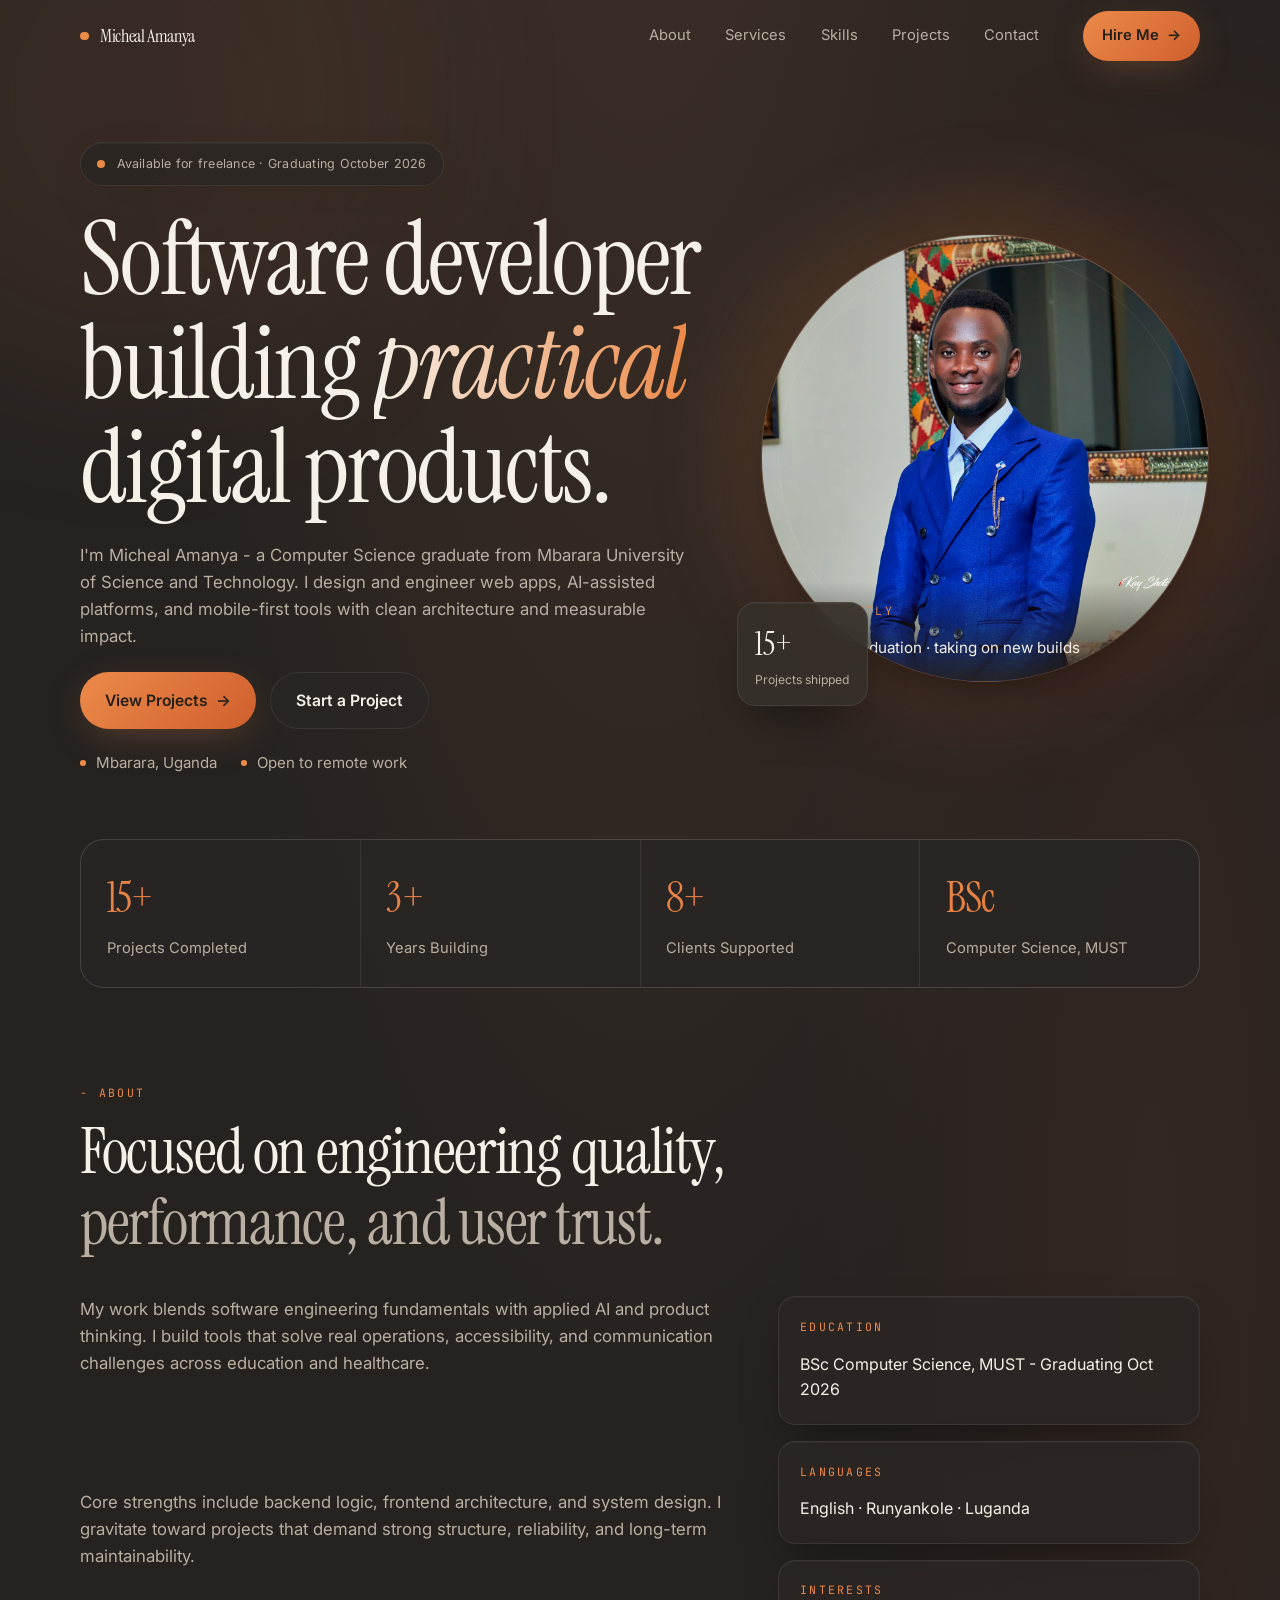
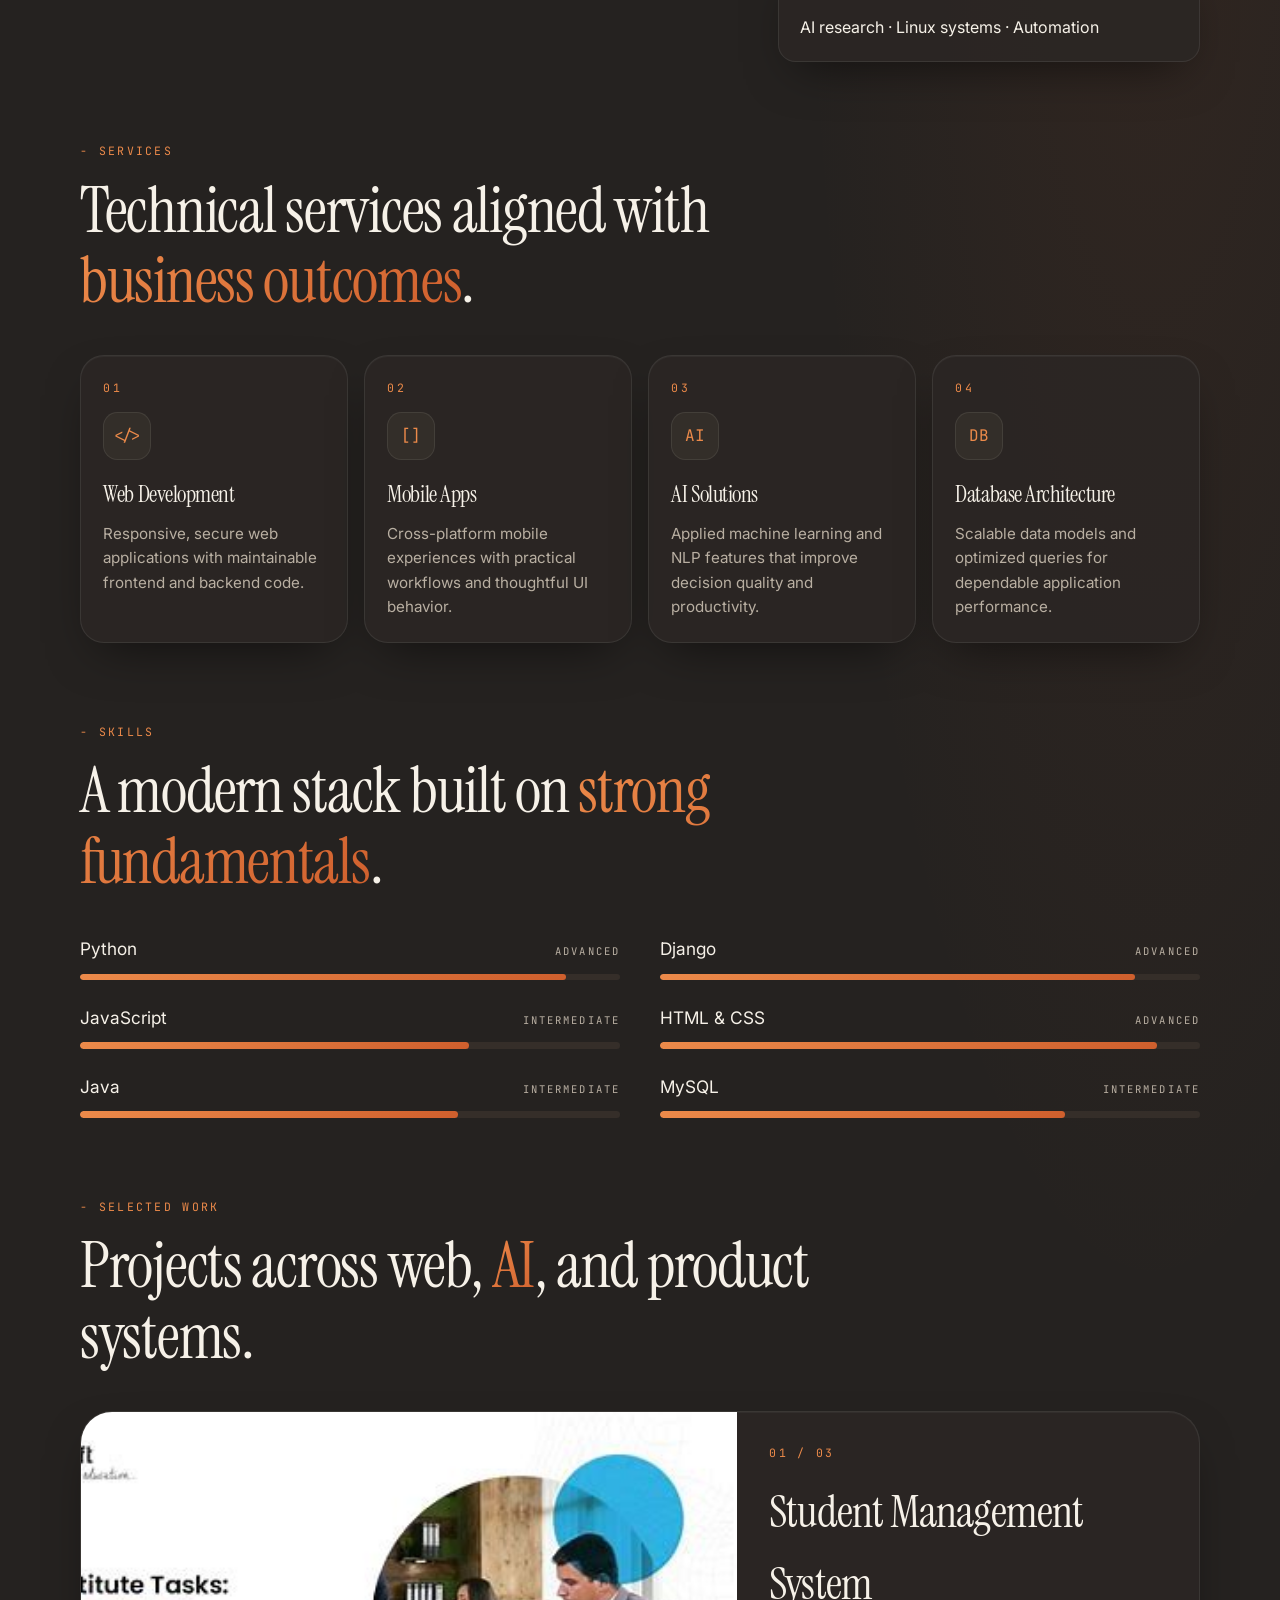
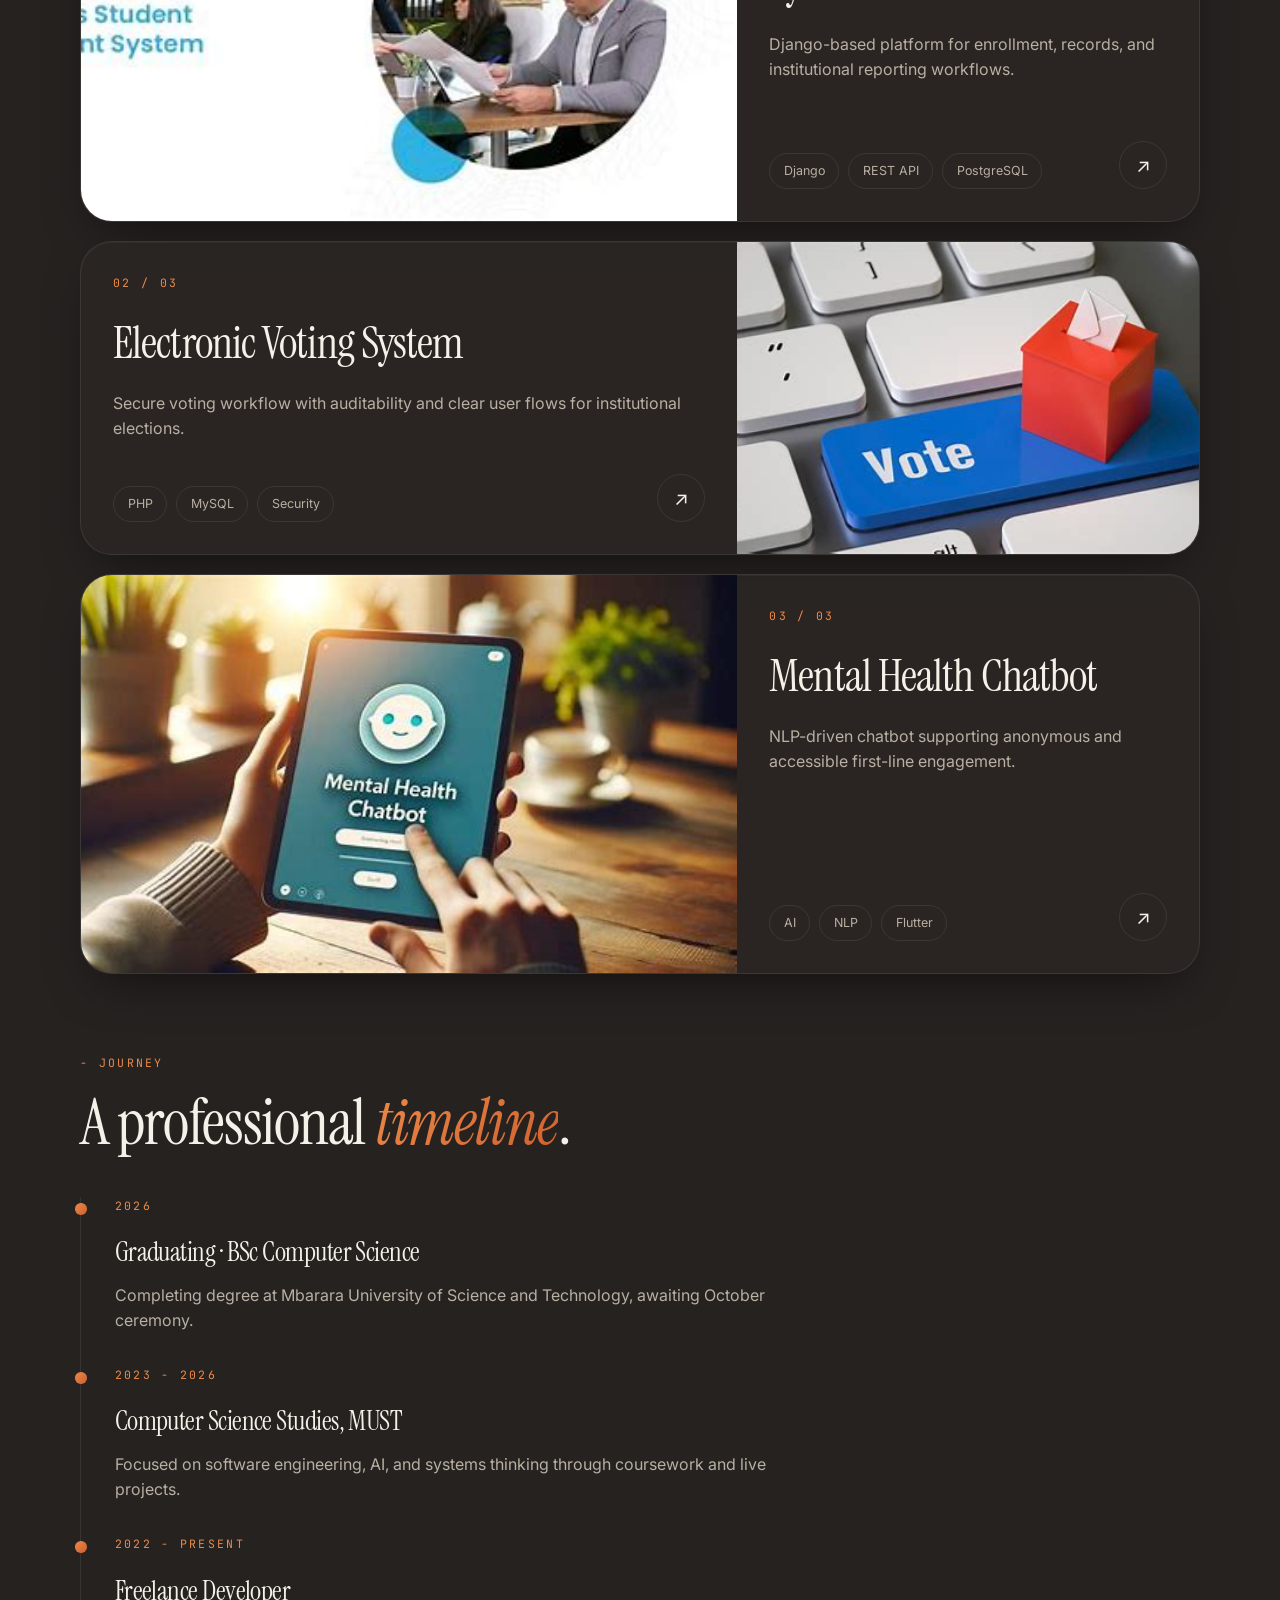
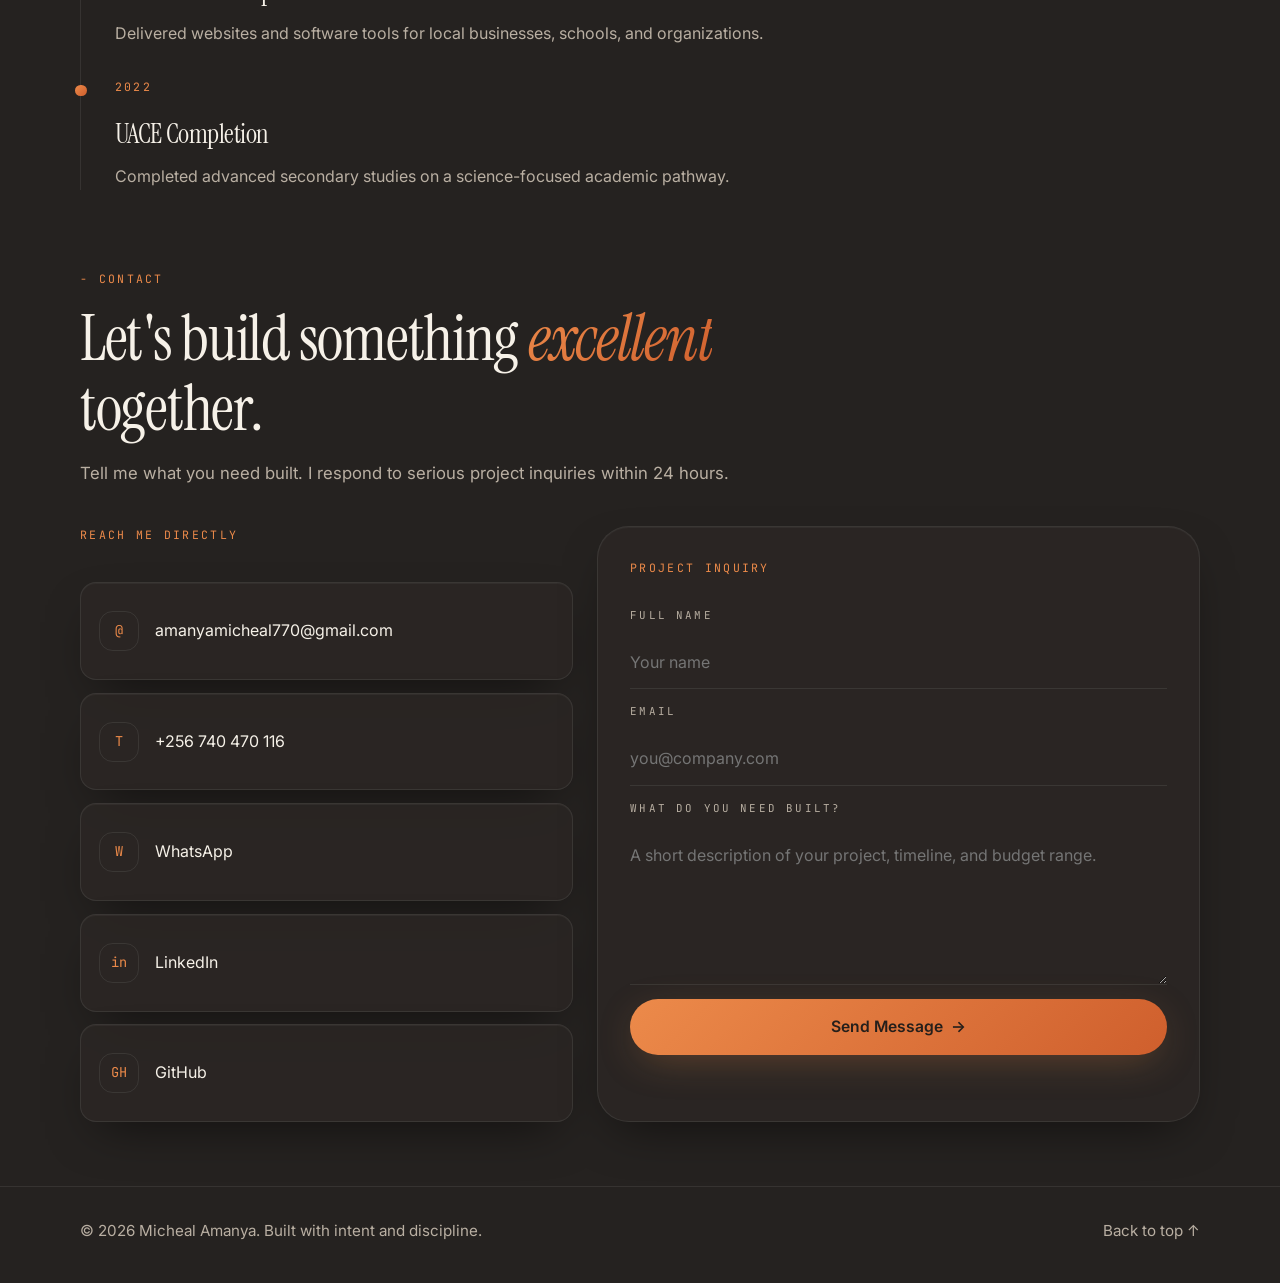
==== commit 9cb5d839: "ui" ====
--- a/index.html
+++ b/index.html
@@ -3,12 +3,12 @@
 <head>
     <meta charset="UTF-8">
     <meta name="viewport" content="width=device-width, initial-scale=1.0">
-    <title>Micheal Amanya | Software Developer</title>
-    <meta name="description" content="Micheal Amanya is a software developer focused on AI, web platforms, and mobile applications.">
-    <meta name="keywords" content="Micheal Amanya, software developer, AI, web development, Uganda">
+    <title>Micheal Amanya - Software Developer | AI and Web Systems</title>
+    <meta name="description" content="Portfolio of Micheal Amanya - Computer Science graduate from Mbarara University of Science and Technology building practical web apps, AI-assisted platforms, and mobile-first tools.">
+    <meta name="keywords" content="Micheal Amanya, software developer, AI, web development, mobile apps, Uganda">
     <meta name="author" content="Micheal Amanya">
-    <meta property="og:title" content="Micheal Amanya | Software Developer">
-    <meta property="og:description" content="Portfolio for Micheal Amanya: AI, web, and mobile engineering projects.">
+    <meta property="og:title" content="Micheal Amanya - Software Developer">
+    <meta property="og:description" content="Building practical digital products with clean engineering and measurable impact.">
     <meta property="og:image" content="https://michealamanya.github.io/images/new.jpg">
     <meta property="og:url" content="https://michealamanya.github.io/">
     <meta name="twitter:card" content="summary_large_image">
@@ -17,250 +17,382 @@
     <link rel="apple-touch-icon" href="images/apple-touch-icon.png">
     <link rel="preconnect" href="https://fonts.googleapis.com">
     <link rel="preconnect" href="https://fonts.gstatic.com" crossorigin>
-    <link href="https://fonts.googleapis.com/css2?family=Space+Grotesk:wght@400;500;700&family=Manrope:wght@400;600;700;800&display=swap" rel="stylesheet">
-    <link rel="stylesheet" href="https://cdnjs.cloudflare.com/ajax/libs/font-awesome/6.4.0/css/all.min.css">
+    <link href="https://fonts.googleapis.com/css2?family=Instrument+Serif:ital@0;1&family=Inter:wght@400;500;600&family=JetBrains+Mono:wght@400;500&display=swap" rel="stylesheet">
     <link rel="stylesheet" href="css/style.css">
     <link rel="stylesheet" href="css/print.css" media="print">
 </head>
 <body>
-    <div class="page-aura" aria-hidden="true"></div>
-    <div class="scroll-progress" id="scroll-progress" aria-hidden="true"></div>
-
-    <header class="site-header" id="home">
-        <nav class="nav-wrap">
-            <a class="brand" href="#home" aria-label="Go to top">
-                <img src="images/new.jpg" alt="Micheal Amanya">
-                <span>Micheal Amanya</span>
-            </a>
-
-            <button class="nav-toggle" id="nav-toggle" aria-expanded="false" aria-controls="nav-links" aria-label="Toggle navigation">
-                <span></span>
-                <span></span>
-            </button>
-
-            <ul class="nav-links" id="nav-links">
-                <li><a href="#about">About</a></li>
-                <li><a href="#services">Services</a></li>
-                <li><a href="#skills">Skills</a></li>
-                <li><a href="#projects">Projects</a></li>
-                <li><a href="#contact">Contact</a></li>
-            </ul>
-
-            <a class="nav-cta" href="#contact">Hire Me</a>
-        </nav>
-
-        <section class="hero container reveal">
-            <div class="hero-copy">
-                <p class="kicker">Software Developer | AI and Web Systems</p>
-                <h1>Building practical digital products with clean engineering and measurable impact.</h1>
-                <p class="hero-sub">
-                    I am a Computer Science student at Mbarara University of Science and Technology building
-                    robust web apps, AI-assisted platforms, and mobile-first tools for real users.
-                </p>
-                <div class="hero-actions">
-                    <a class="btn btn-primary" href="#projects">View Projects</a>
-                    <a class="btn btn-secondary" href="#contact">Start a Project</a>
-                </div>
-                <ul class="meta-row">
-                    <li><i class="fa-solid fa-location-dot"></i> Mbarara, Uganda</li>
-                    <li><i class="fa-solid fa-circle-check"></i> Available for freelance work</li>
-                </ul>
+    <div class="site-shell">
+        <div class="background-glow background-glow-left" aria-hidden="true"></div>
+        <div class="background-glow background-glow-right" aria-hidden="true"></div>
+
+        <header class="site-header" id="top">
+            <nav class="site-nav" id="site-nav">
+                <div class="container nav-inner">
+                    <a href="#top" class="brand" aria-label="Go to top">
+                        <span class="brand-dot" aria-hidden="true"></span>
+                        <span class="brand-name">Micheal Amanya</span>
+                    </a>
+
+                    <button class="nav-toggle" id="nav-toggle" aria-expanded="false" aria-controls="nav-links" aria-label="Toggle navigation">
+                        <span></span>
+                        <span></span>
+                    </button>
+
+                    <div class="nav-links" id="nav-links">
+                        <a href="#about">About</a>
+                        <a href="#services">Services</a>
+                        <a href="#skills">Skills</a>
+                        <a href="#projects">Projects</a>
+                        <a href="#contact">Contact</a>
+                    </div>
+
+                    <a href="#contact" class="nav-cta">Hire Me <span aria-hidden="true">&rarr;</span></a>
+                </div>
+            </nav>
+
+            <section class="hero">
+                <div class="container hero-grid">
+                    <div class="hero-copy">
+                        <div class="hero-pill reveal" data-delay="0">
+                            <span class="pulse-dot" aria-hidden="true"></span>
+                            Available for freelance · Graduating October 2026
+                        </div>
+
+                        <h1 class="hero-title reveal" data-delay="120">
+                            Software developer<br>
+                            building <span class="shimmer-text hero-italic">practical</span><br>
+                            digital products.
+                        </h1>
+
+                        <p class="hero-subtitle reveal" data-delay="240">
+                            I'm Micheal Amanya - a Computer Science graduate from Mbarara University of Science and Technology.
+                            I design and engineer web apps, AI-assisted platforms, and mobile-first tools with clean architecture
+                            and measurable impact.
+                        </p>
+
+                        <div class="hero-actions reveal" data-delay="360">
+                            <a href="#projects" class="button button-primary">View Projects <span aria-hidden="true">&rarr;</span></a>
+                            <a href="#contact" class="button button-secondary">Start a Project</a>
+                        </div>
+
+                        <div class="hero-meta reveal" data-delay="480">
+                            <span>Mbarara, Uganda</span>
+                            <span>Open to remote work</span>
+                        </div>
+                    </div>
+
+                    <div class="hero-visual reveal" data-delay="300">
+                        <div class="hero-card tilt-card">
+                            <div class="hero-aura" aria-hidden="true"></div>
+                            <div class="hero-image-frame grain">
+                                <img src="images/new.jpg" alt="Portrait of Micheal Amanya, software developer" class="hero-image">
+                                <div class="hero-overlay">
+                                    <div class="mono-label">// currently</div>
+                                    <div class="hero-overlay-text">Awaiting graduation · taking on new builds</div>
+                                </div>
+                            </div>
+                            <div class="hero-float-card">
+                                <div class="hero-float-value">15+</div>
+                                <div class="hero-float-label">Projects shipped</div>
+                            </div>
+                        </div>
+                    </div>
+                </div>
+
+                <div class="container stats-wrap reveal" data-delay="600">
+                    <div class="stats-grid">
+                        <article class="stat-card">
+                            <h2>15+</h2>
+                            <p>Projects Completed</p>
+                        </article>
+                        <article class="stat-card">
+                            <h2>3+</h2>
+                            <p>Years Building</p>
+                        </article>
+                        <article class="stat-card">
+                            <h2>8+</h2>
+                            <p>Clients Supported</p>
+                        </article>
+                        <article class="stat-card">
+                            <h2>BSc</h2>
+                            <p>Computer Science, MUST</p>
+                        </article>
+                    </div>
+                </div>
+            </section>
+        </header>
+
+        <main>
+            <section class="section" id="about">
+                <div class="container">
+                    <div class="section-intro reveal">
+                        <p class="section-eyebrow">- About</p>
+                        <h2>Focused on engineering quality,<br><span class="muted-heading">performance, and user trust.</span></h2>
+                    </div>
+                    <div class="about-grid reveal" data-delay="120">
+                        <div class="about-copy">
+                            <p>
+                                My work blends software engineering fundamentals with applied AI and product thinking.
+                                I build tools that solve real operations, accessibility, and communication challenges
+                                across education and healthcare.
+                            </p>
+                            <p>
+                                Core strengths include backend logic, frontend architecture, and system design.
+                                I gravitate toward projects that demand strong structure, reliability, and long-term maintainability.
+                            </p>
+                        </div>
+                        <div class="about-facts">
+                            <article class="surface-card">
+                                <div class="mono-label">Education</div>
+                                <p>BSc Computer Science, MUST - Graduating Oct 2026</p>
+                            </article>
+                            <article class="surface-card">
+                                <div class="mono-label">Languages</div>
+                                <p>English · Runyankole · Luganda</p>
+                            </article>
+                            <article class="surface-card">
+                                <div class="mono-label">Interests</div>
+                                <p>AI research · Linux systems · Automation</p>
+                            </article>
+                        </div>
+                    </div>
+                </div>
+            </section>
+
+            <section class="section" id="services">
+                <div class="container">
+                    <div class="section-intro reveal">
+                        <p class="section-eyebrow">- Services</p>
+                        <h2>Technical services aligned with <span class="text-gradient">business outcomes</span>.</h2>
+                    </div>
+                    <div class="services-grid reveal" data-delay="120">
+                        <article class="service-card tilt-card">
+                            <div class="service-index mono-label">01</div>
+                            <div class="service-icon">&lt;/&gt;</div>
+                            <h3>Web Development</h3>
+                            <p>Responsive, secure web applications with maintainable frontend and backend code.</p>
+                        </article>
+                        <article class="service-card tilt-card">
+                            <div class="service-index mono-label">02</div>
+                            <div class="service-icon">[]</div>
+                            <h3>Mobile Apps</h3>
+                            <p>Cross-platform mobile experiences with practical workflows and thoughtful UI behavior.</p>
+                        </article>
+                        <article class="service-card tilt-card">
+                            <div class="service-index mono-label">03</div>
+                            <div class="service-icon">AI</div>
+                            <h3>AI Solutions</h3>
+                            <p>Applied machine learning and NLP features that improve decision quality and productivity.</p>
+                        </article>
+                        <article class="service-card tilt-card">
+                            <div class="service-index mono-label">04</div>
+                            <div class="service-icon">DB</div>
+                            <h3>Database Architecture</h3>
+                            <p>Scalable data models and optimized queries for dependable application performance.</p>
+                        </article>
+                    </div>
+                </div>
+            </section>
+
+            <section class="section" id="skills">
+                <div class="container">
+                    <div class="section-intro reveal">
+                        <p class="section-eyebrow">- Skills</p>
+                        <h2>A modern stack built on <span class="text-gradient">strong fundamentals</span>.</h2>
+                    </div>
+                    <div class="skills-list reveal" data-delay="120">
+                        <article class="skill-row">
+                            <div class="skill-heading"><span>Python</span><span class="mono-small">Advanced</span></div>
+                            <div class="skill-track"><span class="skill-fill" data-width="90%"></span></div>
+                        </article>
+                        <article class="skill-row">
+                            <div class="skill-heading"><span>Django</span><span class="mono-small">Advanced</span></div>
+                            <div class="skill-track"><span class="skill-fill" data-width="88%"></span></div>
+                        </article>
+                        <article class="skill-row">
+                            <div class="skill-heading"><span>JavaScript</span><span class="mono-small">Intermediate</span></div>
+                            <div class="skill-track"><span class="skill-fill" data-width="72%"></span></div>
+                        </article>
+                        <article class="skill-row">
+                            <div class="skill-heading"><span>HTML &amp; CSS</span><span class="mono-small">Advanced</span></div>
+                            <div class="skill-track"><span class="skill-fill" data-width="92%"></span></div>
+                        </article>
+                        <article class="skill-row">
+                            <div class="skill-heading"><span>Java</span><span class="mono-small">Intermediate</span></div>
+                            <div class="skill-track"><span class="skill-fill" data-width="70%"></span></div>
+                        </article>
+                        <article class="skill-row">
+                            <div class="skill-heading"><span>MySQL</span><span class="mono-small">Intermediate</span></div>
+                            <div class="skill-track"><span class="skill-fill" data-width="75%"></span></div>
+                        </article>
+                    </div>
+                </div>
+            </section>
+
+            <section class="section" id="projects">
+                <div class="container">
+                    <div class="section-intro reveal">
+                        <p class="section-eyebrow">- Selected Work</p>
+                        <h2>Projects across web, <span class="text-gradient">AI</span>, and product systems.</h2>
+                    </div>
+                    <div class="projects-list reveal" data-delay="120">
+                        <a href="https://github.com/michealamanya/student-management-system-in-django" target="_blank" rel="noopener noreferrer" class="project-card tilt-card">
+                            <div class="project-media">
+                                <img src="images/std.jpg" alt="Student Management System preview">
+                            </div>
+                            <div class="project-copy">
+                                <div>
+                                    <div class="mono-label">01 / 03</div>
+                                    <h3>Student Management System</h3>
+                                    <p>Django-based platform for enrollment, records, and institutional reporting workflows.</p>
+                                </div>
+                                <div class="project-footer">
+                                    <div class="tag-list">
+                                        <span>Django</span>
+                                        <span>REST API</span>
+                                        <span>PostgreSQL</span>
+                                    </div>
+                                    <div class="project-arrow" aria-hidden="true">&nearr;</div>
+                                </div>
+                            </div>
+                        </a>
+
+                        <a href="https://github.com/michealamanya/evoting" target="_blank" rel="noopener noreferrer" class="project-card project-card-reverse tilt-card">
+                            <div class="project-media">
+                                <img src="images/voting.jpg" alt="Electronic voting system preview">
+                            </div>
+                            <div class="project-copy">
+                                <div>
+                                    <div class="mono-label">02 / 03</div>
+                                    <h3>Electronic Voting System</h3>
+                                    <p>Secure voting workflow with auditability and clear user flows for institutional elections.</p>
+                                </div>
+                                <div class="project-footer">
+                                    <div class="tag-list">
+                                        <span>PHP</span>
+                                        <span>MySQL</span>
+                                        <span>Security</span>
+                                    </div>
+                                    <div class="project-arrow" aria-hidden="true">&nearr;</div>
+                                </div>
+                            </div>
+                        </a>
+
+                        <a href="https://github.com/michealamanya/mindmate" target="_blank" rel="noopener noreferrer" class="project-card tilt-card">
+                            <div class="project-media">
+                                <img src="images/mental.jpg" alt="Mental health chatbot preview">
+                            </div>
+                            <div class="project-copy">
+                                <div>
+                                    <div class="mono-label">03 / 03</div>
+                                    <h3>Mental Health Chatbot</h3>
+                                    <p>NLP-driven chatbot supporting anonymous and accessible first-line engagement.</p>
+                                </div>
+                                <div class="project-footer">
+                                    <div class="tag-list">
+                                        <span>AI</span>
+                                        <span>NLP</span>
+                                        <span>Flutter</span>
+                                    </div>
+                                    <div class="project-arrow" aria-hidden="true">&nearr;</div>
+                                </div>
+                            </div>
+                        </a>
+                    </div>
+                </div>
+            </section>
+
+            <section class="section" id="journey">
+                <div class="container">
+                    <div class="section-intro reveal">
+                        <p class="section-eyebrow">- Journey</p>
+                        <h2>A professional <span class="text-gradient hero-italic">timeline</span>.</h2>
+                    </div>
+                    <div class="timeline reveal" data-delay="120">
+                        <article class="timeline-item">
+                            <div class="mono-label">2026</div>
+                            <h3>Graduating · BSc Computer Science</h3>
+                            <p>Completing degree at Mbarara University of Science and Technology, awaiting October ceremony.</p>
+                        </article>
+                        <article class="timeline-item">
+                            <div class="mono-label">2023 - 2026</div>
+                            <h3>Computer Science Studies, MUST</h3>
+                            <p>Focused on software engineering, AI, and systems thinking through coursework and live projects.</p>
+                        </article>
+                        <article class="timeline-item">
+                            <div class="mono-label">2022 - Present</div>
+                            <h3>Freelance Developer</h3>
+                            <p>Delivered websites and software tools for local businesses, schools, and organizations.</p>
+                        </article>
+                        <article class="timeline-item">
+                            <div class="mono-label">2022</div>
+                            <h3>UACE Completion</h3>
+                            <p>Completed advanced secondary studies on a science-focused academic pathway.</p>
+                        </article>
+                    </div>
+                </div>
+            </section>
+
+            <section class="section" id="contact">
+                <div class="container">
+                    <div class="section-intro reveal">
+                        <p class="section-eyebrow">- Contact</p>
+                        <h2>Let's build something <span class="text-gradient hero-italic">excellent</span> together.</h2>
+                        <p class="section-lede">Tell me what you need built. I respond to serious project inquiries within 24 hours.</p>
+                    </div>
+                    <div class="contact-grid reveal" data-delay="120">
+                        <div class="contact-links">
+                            <div class="mono-label contact-label">Reach me directly</div>
+                            <a href="mailto:amanyamicheal770@gmail.com" class="contact-link surface-card">
+                                <span class="contact-icon">@</span>
+                                <span>amanyamicheal770@gmail.com</span>
+                            </a>
+                            <a href="tel:+256740470116" class="contact-link surface-card">
+                                <span class="contact-icon">T</span>
+                                <span>+256 740 470 116</span>
+                            </a>
+                            <a href="https://wa.me/256740470116" target="_blank" rel="noopener noreferrer" class="contact-link surface-card">
+                                <span class="contact-icon">W</span>
+                                <span>WhatsApp</span>
+                            </a>
+                            <a href="https://linkedin.com/in/amanya-micheal-778a9234a" target="_blank" rel="noopener noreferrer" class="contact-link surface-card">
+                                <span class="contact-icon">in</span>
+                                <span>LinkedIn</span>
+                            </a>
+                            <a href="https://github.com/michealamanya" target="_blank" rel="noopener noreferrer" class="contact-link surface-card">
+                                <span class="contact-icon">GH</span>
+                                <span>GitHub</span>
+                            </a>
+                        </div>
+
+                        <form class="contact-form" id="contact-form">
+                            <div class="mono-label">Project inquiry</div>
+
+                            <label for="name">Full Name</label>
+                            <input id="name" name="name" type="text" placeholder="Your name" required>
+
+                            <label for="email">Email</label>
+                            <input id="email" name="email" type="email" placeholder="you@company.com" required>
+
+                            <label for="message">What do you need built?</label>
+                            <textarea id="message" name="message" rows="5" placeholder="A short description of your project, timeline, and budget range." required></textarea>
+
+                            <button class="button button-primary" type="submit">Send Message <span aria-hidden="true">&rarr;</span></button>
+                            <p class="form-note" id="form-note" aria-live="polite"></p>
+                        </form>
+                    </div>
+                </div>
+            </section>
+        </main>
+
+        <footer class="site-footer">
+            <div class="container footer-inner">
+                <p>&copy; 2026 Micheal Amanya. Built with intent and discipline.</p>
+                <a href="#top">Back to top &uarr;</a>
             </div>
-
-            <aside class="hero-panel">
-                <img src="images/new.jpg" alt="Portrait of Micheal Amanya" class="hero-photo">
-                <div class="hero-metrics">
-                    <article>
-                        <h3>15+</h3>
-                        <p>Projects Completed</p>
-                    </article>
-                    <article>
-                        <h3>3+</h3>
-                        <p>Years Building</p>
-                    </article>
-                    <article>
-                        <h3>8+</h3>
-                        <p>Clients Supported</p>
-                    </article>
-                </div>
-            </aside>
-        </section>
-    </header>
-
-    <main>
-        <section class="section container reveal" id="about">
-            <div class="section-head">
-                <p class="kicker">About</p>
-                <h2>Focused on engineering quality, performance, and user trust.</h2>
-            </div>
-            <div class="about-grid card">
-                <p>
-                    My work blends software engineering fundamentals with AI and product thinking. I build tools
-                    that solve operations, accessibility, and communication challenges across education and health.
-                </p>
-                <p>
-                    Core strengths include backend logic, frontend architecture, and system design. I enjoy projects
-                    that require strong structure, reliability, and long-term maintainability.
-                </p>
-                <ul class="about-points">
-                    <li><strong>Education:</strong> BSc Computer Science, MUST (2023 - Present)</li>
-                    <li><strong>Languages:</strong> English, Runyankole, Luganda</li>
-                    <li><strong>Interests:</strong> AI research, Linux systems, automation</li>
-                </ul>
-            </div>
-        </section>
-
-        <section class="section container reveal" id="services">
-            <div class="section-head">
-                <p class="kicker">Services</p>
-                <h2>Technical services aligned with business outcomes.</h2>
-            </div>
-            <div class="service-grid">
-                <article class="card service-card">
-                    <i class="fa-solid fa-laptop-code"></i>
-                    <h3>Web Development</h3>
-                    <p>Responsive and secure web applications with maintainable frontend and backend code.</p>
-                </article>
-                <article class="card service-card">
-                    <i class="fa-solid fa-mobile-screen-button"></i>
-                    <h3>Mobile Apps</h3>
-                    <p>Cross-platform mobile experiences with practical workflows and thoughtful UI behavior.</p>
-                </article>
-                <article class="card service-card">
-                    <i class="fa-solid fa-brain"></i>
-                    <h3>AI Solutions</h3>
-                    <p>Applied machine learning and NLP features that improve decision quality and productivity.</p>
-                </article>
-                <article class="card service-card">
-                    <i class="fa-solid fa-database"></i>
-                    <h3>Database Architecture</h3>
-                    <p>Scalable data models and optimized queries for dependable application performance.</p>
-                </article>
-            </div>
-        </section>
-
-        <section class="section container reveal" id="skills">
-            <div class="section-head">
-                <p class="kicker">Skills</p>
-                <h2>Modern stack with strong fundamentals.</h2>
-            </div>
-            <div class="skills-grid">
-                <article class="card skill"><h3>Python</h3><p>Advanced</p></article>
-                <article class="card skill"><h3>Django</h3><p>Advanced</p></article>
-                <article class="card skill"><h3>JavaScript</h3><p>Intermediate</p></article>
-                <article class="card skill"><h3>HTML and CSS</h3><p>Advanced</p></article>
-                <article class="card skill"><h3>Java</h3><p>Intermediate</p></article>
-                <article class="card skill"><h3>MySQL</h3><p>Intermediate</p></article>
-            </div>
-        </section>
-
-        <section class="section container reveal" id="projects">
-            <div class="section-head">
-                <p class="kicker">Projects</p>
-                <h2>Selected work from web, AI, and product systems.</h2>
-            </div>
-            <div class="project-grid">
-                <article class="card project-card">
-                    <img src="https://images.unsplash.com/photo-1434030216411-0b793f4b4173?w=800&h=520&fit=crop" alt="Student Management System dashboard preview">
-                    <div>
-                        <h3>Student Management System</h3>
-                        <p>Django-based platform for enrollment, records, and institutional reporting workflows.</p>
-                        <div class="tags"><span>Django</span><span>REST API</span><span>PostgreSQL</span></div>
-                        <a class="text-link" href="https://github.com/michealamanya/student-management-system-in-django" target="_blank" rel="noopener noreferrer">View Repository</a>
-                    </div>
-                </article>
-
-                <article class="card project-card">
-                    <img src="https://images.unsplash.com/photo-1540910419892-4a36d2c3266c?w=800&h=520&fit=crop" alt="Electronic voting system interface">
-                    <div>
-                        <h3>Electronic Voting System</h3>
-                        <p>Secure voting workflow with auditability and clear user flows for institutional elections.</p>
-                        <div class="tags"><span>PHP</span><span>MySQL</span><span>Security</span></div>
-                        <a class="text-link" href="https://github.com/michealamanya/evoting" target="_blank" rel="noopener noreferrer">View Repository</a>
-                    </div>
-                </article>
-
-                <article class="card project-card">
-                    <img src="https://images.unsplash.com/photo-1559526324-593bc073d938?w=800&h=520&fit=crop" alt="Mental health chatbot interface mockup">
-                    <div>
-                        <h3>Mental Health Chatbot</h3>
-                        <p>NLP-driven chatbot concept to support anonymous and accessible first-line engagement.</p>
-                        <div class="tags"><span>AI</span><span>NLP</span><span>Flutter</span></div>
-                        <a class="text-link" href="https://github.com/michealamanya/mindmate" target="_blank" rel="noopener noreferrer">View Repository</a>
-                    </div>
-                </article>
-            </div>
-        </section>
-
-        <section class="section container reveal" id="timeline">
-            <div class="section-head">
-                <p class="kicker">Journey</p>
-                <h2>Professional timeline.</h2>
-            </div>
-            <div class="timeline card">
-                <article>
-                    <p class="time">2023 - Present</p>
-                    <h3>Computer Science Student, MUST</h3>
-                    <p>Focused on software engineering, AI, and systems thinking.</p>
-                </article>
-                <article>
-                    <p class="time">2022 - 2023</p>
-                    <h3>Freelance Developer</h3>
-                    <p>Delivered websites and software tools for local businesses and organizations.</p>
-                </article>
-                <article>
-                    <p class="time">2022</p>
-                    <h3>UACE Completion</h3>
-                    <p>Completed advanced secondary studies with a science-focused pathway.</p>
-                </article>
-            </div>
-        </section>
-
-        <section class="section container reveal" id="contact">
-            <div class="section-head">
-                <p class="kicker">Contact</p>
-                <h2>Let us build something excellent together.</h2>
-            </div>
-            <div class="contact-grid">
-                <article class="card contact-info">
-                    <h3>Reach me directly</h3>
-                    <ul>
-                        <li><i class="fa-solid fa-envelope"></i> <a href="mailto:amanyamicheal770@gmail.com">amanyamicheal770@gmail.com</a></li>
-                        <li><i class="fa-solid fa-phone"></i> <a href="tel:+256740470116">+256 740 470 116</a></li>
-                        <li><i class="fa-brands fa-whatsapp"></i> <a href="https://wa.me/256740470116" target="_blank" rel="noopener noreferrer">WhatsApp</a></li>
-                        <li><i class="fa-brands fa-linkedin"></i> <a href="https://linkedin.com/in/amanya-micheal-778a9234a" target="_blank" rel="noopener noreferrer">LinkedIn</a></li>
-                        <li><i class="fa-brands fa-github"></i> <a href="https://github.com/michealamanya" target="_blank" rel="noopener noreferrer">GitHub</a></li>
-                    </ul>
-                </article>
-
-                <form class="card contact-form" id="contact-form">
-                    <h3>Project inquiry</h3>
-                    <label for="name">Full Name</label>
-                    <input id="name" name="name" type="text" required>
-
-                    <label for="email">Email</label>
-                    <input id="email" name="email" type="email" required>
-
-                    <label for="message">What do you need built?</label>
-                    <textarea id="message" name="message" rows="5" required></textarea>
-
-                    <button class="btn btn-primary" type="submit">Send Message</button>
-                    <p class="form-note" id="form-note" aria-live="polite"></p>
-                </form>
-            </div>
-        </section>
-    </main>
-
-    <footer class="site-footer">
-        <div class="container footer-wrap">
-            <p>© 2026 Micheal Amanya. Built with intent and discipline.</p>
-            <a href="#home" class="text-link">Back to top</a>
-        </div>
-    </footer>
-
-    <button class="floating-top" id="floating-top" aria-label="Back to top">
-        <i class="fa-solid fa-arrow-up"></i>
-    </button>
+        </footer>
+    </div>
 
     <script src="js/script.js"></script>
 </body>
--- a/css/style.css
+++ b/css/style.css
@@ -1,15 +1,21 @@
 :root {
-    --bg: #f5f6f8;
-    --paper: #ffffff;
-    --ink: #111418;
-    --muted: #4f5965;
-    --line: #d9dde3;
-    --brand: #ff5a2b;
-    --brand-deep: #d94117;
-    --teal: #008a87;
-    --shadow: 0 16px 40px rgba(17, 20, 24, 0.08);
-    --radius: 18px;
-    --max: 1160px;
+    --background: #252220;
+    --foreground: #f6f1e8;
+    --surface: rgba(43, 39, 36, 0.84);
+    --surface-elevated: rgba(54, 48, 43, 0.94);
+    --muted: #b9afa2;
+    --muted-strong: #d8cfbf;
+    --border: rgba(255, 255, 255, 0.08);
+    --border-strong: rgba(236, 138, 74, 0.24);
+    --ember: #ec8a4a;
+    --ember-deep: #cf5f2d;
+    --ember-soft: #f4b27d;
+    --shadow-soft: 0 1px 0 rgba(255, 255, 255, 0.04) inset, 0 20px 50px -20px rgba(0, 0, 0, 0.6);
+    --shadow-ember: 0 10px 40px -10px rgba(236, 138, 74, 0.35);
+    --gradient-ember: linear-gradient(135deg, var(--ember), var(--ember-deep));
+    --max-width: 1120px;
+    --radius: 24px;
+    --nav-height: 72px;
 }
 
 * {
@@ -22,658 +28,1011 @@
 
 body {
     margin: 0;
-    font-family: "Manrope", sans-serif;
-    background: radial-gradient(circle at 85% -5%, #ffc4b2 0%, transparent 33%),
-        radial-gradient(circle at 0% 40%, #9be2de 0%, transparent 25%),
-        var(--bg);
-    color: var(--ink);
+    color: var(--foreground);
+    background:
+        radial-gradient(ellipse 60% 50% at 50% -10%, rgba(236, 138, 74, 0.14), transparent 70%),
+        radial-gradient(ellipse 40% 40% at 90% 20%, rgba(207, 95, 45, 0.08), transparent 70%),
+        var(--background);
+    font-family: "Inter", ui-sans-serif, system-ui, sans-serif;
     line-height: 1.6;
-}
-
-.scroll-progress {
+    min-width: 320px;
+}
+
+img {
+    display: block;
+    max-width: 100%;
+}
+
+a {
+    color: inherit;
+    text-decoration: none;
+}
+
+button,
+input,
+textarea {
+    font: inherit;
+}
+
+.site-shell {
+    position: relative;
+    overflow: hidden;
+}
+
+.background-glow {
+    position: fixed;
+    pointer-events: none;
+    z-index: -1;
+    border-radius: 999px;
+    filter: blur(96px);
+    opacity: 0.42;
+}
+
+.background-glow-left {
+    width: 36rem;
+    height: 36rem;
+    top: -12rem;
+    left: -10rem;
+    background: rgba(236, 138, 74, 0.22);
+}
+
+.background-glow-right {
+    width: 28rem;
+    height: 28rem;
+    top: 10rem;
+    right: -8rem;
+    background: rgba(207, 95, 45, 0.15);
+}
+
+.container {
+    width: min(var(--max-width), calc(100% - 3rem));
+    margin: 0 auto;
+}
+
+.site-header {
+    padding-top: 1.35rem;
+}
+
+.site-nav {
     position: fixed;
     top: 0;
     left: 0;
-    height: 3px;
-    width: 100%;
-    transform-origin: left center;
-    transform: scaleX(0);
-    background: linear-gradient(90deg, var(--brand), var(--teal));
-    z-index: 160;
-}
-
+    right: 0;
+    z-index: 20;
+    transition: background-color 0.4s ease, backdrop-filter 0.4s ease, border-color 0.4s ease;
+}
+
+.site-nav.scrolled {
+    backdrop-filter: blur(20px);
+    background: rgba(37, 34, 32, 0.72);
+    border-bottom: 1px solid var(--border);
+}
+
+.nav-inner {
+    min-height: var(--nav-height);
+    display: flex;
+    align-items: center;
+    gap: 1rem;
+}
+
+.brand {
+    display: inline-flex;
+    align-items: center;
+    gap: 0.7rem;
+}
+
+.brand-dot {
+    width: 0.55rem;
+    height: 0.55rem;
+    border-radius: 50%;
+    background: var(--ember);
+    box-shadow: var(--shadow-ember);
+}
+
+.brand-name,
 h1,
 h2,
-h3,
-.kicker,
+h3 {
+    font-family: "Instrument Serif", ui-serif, Georgia, serif;
+    letter-spacing: -0.02em;
+    font-weight: 400;
+}
+
+.brand-name {
+    font-size: 1.125rem;
+}
+
+.nav-links {
+    display: flex;
+    align-items: center;
+    gap: 0.25rem;
+    margin-left: auto;
+}
+
 .nav-links a,
 .nav-cta,
-.btn {
-    font-family: "Space Grotesk", sans-serif;
-}
-
-img {
-    max-width: 100%;
-    display: block;
-}
-
-a {
-    color: inherit;
-    text-decoration: none;
-}
-
-.container {
-    width: min(var(--max), calc(100% - 2.4rem));
-    margin-inline: auto;
-}
-
-.page-aura {
-    position: fixed;
-    inset: 0;
-    pointer-events: none;
-    background-image: linear-gradient(120deg, rgba(255, 90, 43, 0.07), transparent 30%),
-        linear-gradient(-120deg, rgba(0, 138, 135, 0.07), transparent 30%);
-    z-index: -1;
-    will-change: transform;
-    transition: transform 0.25s ease-out;
-}
-
-.site-header {
-    padding: 1.1rem 0 2.5rem;
-}
-
-.nav-wrap {
-    width: min(var(--max), calc(100% - 2.4rem));
-    margin: 0 auto;
-    padding: 0.75rem 1rem;
-    display: flex;
-    align-items: center;
-    gap: 1.2rem;
-    border: 1px solid rgba(255, 255, 255, 0.55);
+.button {
+    transition: color 0.25s ease, background-color 0.25s ease, border-color 0.25s ease, transform 0.25s ease, opacity 0.25s ease;
+}
+
+.nav-links a {
+    color: var(--muted);
+    font-size: 0.92rem;
+    padding: 0.7rem 0.95rem;
     border-radius: 999px;
-    background: rgba(255, 255, 255, 0.78);
-    backdrop-filter: blur(8px);
-    position: sticky;
-    top: 0.8rem;
-    z-index: 100;
-}
-
-.brand {
+}
+
+.nav-links a.active,
+.nav-links a:hover {
+    color: var(--foreground);
+}
+
+.nav-cta,
+.button {
     display: inline-flex;
     align-items: center;
-    gap: 0.6rem;
-    font-weight: 700;
-    letter-spacing: -0.01em;
-}
-
-.brand img {
-    width: 36px;
-    height: 36px;
+    justify-content: center;
+    gap: 0.5rem;
+    border: none;
+    cursor: pointer;
+}
+
+.nav-cta {
+    margin-left: 0.75rem;
+    padding: 0.8rem 1.2rem;
+    border-radius: 999px;
+    background: var(--gradient-ember);
+    color: #251f1b;
+    box-shadow: var(--shadow-ember);
+    font-size: 0.92rem;
+    font-weight: 600;
+}
+
+.nav-cta:hover,
+.button:hover {
+    transform: translateY(-2px);
+}
+
+.nav-toggle {
+    display: none;
+    margin-left: auto;
+    width: 2.8rem;
+    height: 2.8rem;
+    padding: 0;
     border-radius: 50%;
-    object-fit: cover;
-    object-position: 52% 24%;
-    border: 2px solid var(--paper);
-}
-
-.nav-toggle {
-    margin-left: auto;
-    display: none;
-    width: 42px;
-    height: 42px;
-    border: 0;
-    border-radius: 50%;
-    background: #eceff3;
-    cursor: pointer;
+    border: 1px solid var(--border);
+    background: rgba(43, 39, 36, 0.82);
+    color: var(--foreground);
     align-items: center;
     justify-content: center;
     flex-direction: column;
-    gap: 4px;
+    gap: 0.28rem;
 }
 
 .nav-toggle span {
-    width: 16px;
+    width: 1rem;
     height: 2px;
-    background: var(--ink);
-    border-radius: 2px;
-}
-
-.nav-links {
+    border-radius: 999px;
+    background: currentColor;
+}
+
+.hero {
+    padding: 7.5rem 0 1rem;
+}
+
+.hero-grid {
+    display: grid;
+    grid-template-columns: minmax(0, 1.35fr) minmax(18rem, 0.95fr);
+    gap: 3.5rem;
+    align-items: center;
+}
+
+.hero-copy {
     display: flex;
-    gap: 1.1rem;
-    list-style: none;
+    flex-direction: column;
+    gap: 1.35rem;
+}
+
+.hero-pill,
+.surface-card,
+.hero-image-frame,
+.service-card,
+.project-card,
+.contact-form,
+.contact-link {
+    border: 1px solid var(--border);
+    background: var(--surface);
+    backdrop-filter: blur(16px);
+    box-shadow: var(--shadow-soft);
+}
+
+.hero-pill {
+    display: inline-flex;
+    align-items: center;
+    gap: 0.7rem;
+    width: fit-content;
+    padding: 0.7rem 1rem;
+    border-radius: 999px;
+    color: var(--muted);
+    font-size: 0.78rem;
+    letter-spacing: 0.02em;
+}
+
+.pulse-dot {
+    width: 0.52rem;
+    height: 0.52rem;
+    border-radius: 50%;
+    background: var(--ember);
+    box-shadow: 0 0 0 0 rgba(236, 138, 74, 0.6);
+    animation: pulse 2s infinite;
+}
+
+.hero-title {
     margin: 0;
-    padding: 0;
-    margin-left: auto;
-}
-
-.nav-links a {
-    font-size: 0.93rem;
-    font-weight: 600;
-    color: var(--muted);
-}
-
-.nav-links a.active,
-.nav-links a:hover {
-    color: var(--ink);
-}
-
-.nav-cta {
-    display: inline-flex;
-    padding: 0.56rem 1rem;
-    border-radius: 999px;
-    background: var(--ink);
-    color: #fff;
-    font-size: 0.88rem;
-    font-weight: 700;
-}
-
-.hero {
-    margin-top: 2.6rem;
-    display: grid;
-    gap: 1.4rem;
-    grid-template-columns: 1.2fr 0.8fr;
-}
-
-.hero-copy h1 {
-    font-size: clamp(2rem, 4vw, 3.65rem);
-    line-height: 1.08;
-    letter-spacing: -0.03em;
-    margin: 0 0 1rem;
-}
-
-.kicker {
-    font-size: 0.85rem;
-    text-transform: uppercase;
-    letter-spacing: 0.1em;
-    color: var(--teal);
-    margin: 0 0 0.7rem;
-    font-weight: 700;
-}
-
-.hero-sub {
+    font-size: clamp(3.2rem, 8vw, 6.4rem);
+    line-height: 1.02;
+}
+
+.hero-italic {
+    font-style: italic;
+}
+
+.hero-subtitle {
     margin: 0;
-    color: var(--muted);
-    max-width: 62ch;
+    max-width: 38rem;
+    color: var(--muted);
+    font-size: 1.05rem;
 }
 
 .hero-actions {
     display: flex;
-    gap: 0.8rem;
-    margin-top: 1.2rem;
     flex-wrap: wrap;
-}
-
-.btn {
-    display: inline-flex;
-    align-items: center;
-    justify-content: center;
-    border-radius: 12px;
-    padding: 0.75rem 1.2rem;
-    font-size: 0.93rem;
-    font-weight: 700;
-    border: 0;
-    cursor: pointer;
-}
-
-.btn-primary {
-    background: linear-gradient(90deg, var(--brand), var(--brand-deep));
-    color: #fff;
-    box-shadow: 0 10px 22px rgba(217, 65, 23, 0.25);
-}
-
-.btn-secondary {
-    background: #fff;
-    color: var(--ink);
-    border: 1px solid var(--line);
-}
-
-.meta-row {
-    list-style: none;
-    margin: 1rem 0 0;
-    padding: 0;
+    gap: 0.9rem;
+}
+
+.button {
+    padding: 0.95rem 1.55rem;
+    border-radius: 999px;
+    font-size: 0.98rem;
+    font-weight: 600;
+}
+
+.button-primary {
+    background: var(--gradient-ember);
+    color: #251f1b;
+    box-shadow: var(--shadow-ember);
+}
+
+.button-secondary {
+    color: var(--foreground);
+    border: 1px solid var(--border);
+    background: rgba(43, 39, 36, 0.76);
+}
+
+.hero-meta {
     display: flex;
     flex-wrap: wrap;
-    gap: 1rem;
-    color: var(--muted);
-    font-size: 0.92rem;
-}
-
-.hero-panel,
-.card {
-    background: var(--paper);
-    border: 1px solid #ffffff;
-    border-radius: var(--radius);
-    box-shadow: var(--shadow);
-}
-
-.hero-panel {
-    padding: 1rem;
+    gap: 1.5rem;
+    color: var(--muted);
+    font-size: 0.94rem;
+}
+
+.hero-meta span {
+    position: relative;
+    padding-left: 1rem;
+}
+
+.hero-meta span::before {
+    content: "";
+    position: absolute;
+    top: 0.58rem;
+    left: 0;
+    width: 0.35rem;
+    height: 0.35rem;
+    border-radius: 50%;
+    background: var(--ember);
+}
+
+.hero-card {
+    position: relative;
+    animation: float 6s ease-in-out infinite;
+}
+
+.hero-aura {
+    position: absolute;
+    inset: -1.5rem;
+    background: var(--gradient-ember);
+    opacity: 0.18;
+    filter: blur(48px);
+    border-radius: 999px;
+}
+
+.hero-image-frame {
     position: relative;
     overflow: hidden;
-    transition: transform 0.35s ease, box-shadow 0.35s ease;
-    will-change: transform;
-}
-
-.hero-panel::after {
+    border-radius: 50%;
+    width: min(28rem, 82vw);
+    margin: 0 auto;
+    background:
+        radial-gradient(circle at top, rgba(236, 138, 74, 0.16), transparent 45%),
+        linear-gradient(180deg, rgba(255, 255, 255, 0.03), rgba(0, 0, 0, 0.14));
+}
+
+.hero-image {
+    width: 100%;
+    aspect-ratio: 1 / 1;
+    object-fit: cover;
+    object-position: center 20%;
+    transform: scale(1.14);
+    filter: saturate(1.04) contrast(1.03);
+    transition: transform 1s ease, filter 0.6s ease;
+}
+
+.hero-image-frame:hover .hero-image {
+    transform: scale(1.19);
+    filter: saturate(1.08) contrast(1.05);
+}
+
+.hero-image-frame::before {
+    content: "";
+    position: absolute;
+    inset: 1rem;
+    border: 1px solid rgba(255, 255, 255, 0.08);
+    border-radius: 50%;
+    z-index: 1;
+    pointer-events: none;
+}
+
+.hero-image-frame::after {
+    content: "";
+    position: absolute;
+    inset: 0;
+    background:
+        linear-gradient(180deg, rgba(255, 255, 255, 0.05), transparent 22%, transparent 70%, rgba(0, 0, 0, 0.18)),
+        radial-gradient(circle at 78% 18%, rgba(255, 255, 255, 0.14), transparent 22%);
+    pointer-events: none;
+    z-index: 1;
+}
+
+.hero-overlay {
+    position: absolute;
+    left: 0;
+    right: 0;
+    bottom: 0;
+    padding: 1.3rem;
+    background: linear-gradient(to top, rgba(37, 34, 32, 0.96), rgba(37, 34, 32, 0.45), transparent);
+    z-index: 2;
+}
+
+.hero-overlay-text {
+    font-size: 0.95rem;
+}
+
+.hero-float-card {
+    position: absolute;
+    left: -1.5rem;
+    bottom: -1.5rem;
+    padding: 1rem 1.1rem;
+    border-radius: 1.15rem;
+    border: 1px solid var(--border);
+    background: rgba(54, 48, 43, 0.92);
+    backdrop-filter: blur(12px);
+    box-shadow: var(--shadow-soft);
+}
+
+.hero-float-value {
+    font-family: "Instrument Serif", ui-serif, Georgia, serif;
+    font-size: 2rem;
+}
+
+.hero-float-label {
+    color: var(--muted);
+    font-size: 0.76rem;
+}
+
+.stats-wrap {
+    margin-top: 4rem;
+}
+
+.stats-grid {
+    display: grid;
+    grid-template-columns: repeat(4, minmax(0, 1fr));
+    gap: 1px;
+    overflow: hidden;
+    border-radius: 1.5rem;
+    border: 1px solid var(--border);
+    background: var(--border);
+}
+
+.stat-card {
+    background: rgba(37, 34, 32, 0.82);
+    padding: 1.6rem;
+}
+
+.stat-card h2 {
+    margin: 0;
+    font-size: 2.6rem;
+    background: var(--gradient-ember);
+    -webkit-background-clip: text;
+    background-clip: text;
+    color: transparent;
+}
+
+.stat-card p {
+    margin: 0.35rem 0 0;
+    color: var(--muted);
+    font-size: 0.92rem;
+}
+
+.section {
+    padding: 5rem 0 0;
+    scroll-margin-top: 6rem;
+}
+
+.section-intro {
+    max-width: 48rem;
+    margin-bottom: 2.4rem;
+}
+
+.section-eyebrow,
+.mono-label,
+.mono-small,
+.contact-form label {
+    font-family: "JetBrains Mono", ui-monospace, monospace;
+    text-transform: uppercase;
+    letter-spacing: 0.2em;
+}
+
+.section-eyebrow,
+.mono-label {
+    color: var(--ember);
+    font-size: 0.72rem;
+    margin: 0 0 0.95rem;
+}
+
+.section-intro h2 {
+    margin: 0;
+    font-size: clamp(2.3rem, 5vw, 4rem);
+    line-height: 1.1;
+}
+
+.muted-heading {
+    color: var(--muted);
+}
+
+.section-lede {
+    margin: 1rem 0 0;
+    color: var(--muted);
+    font-size: 1.05rem;
+}
+
+.text-gradient,
+.shimmer-text {
+    background: var(--gradient-ember);
+    -webkit-background-clip: text;
+    background-clip: text;
+    color: transparent;
+}
+
+.shimmer-text {
+    background-image: linear-gradient(90deg, var(--foreground), var(--ember), var(--foreground));
+    background-size: 200% 100%;
+    animation: shimmer 6s linear infinite;
+}
+
+.about-grid {
+    display: grid;
+    grid-template-columns: minmax(0, 1.5fr) minmax(16rem, 0.95fr);
+    gap: 2rem;
+}
+
+.about-copy {
+    display: grid;
+    gap: 1.25rem;
+    color: var(--muted);
+    font-size: 1.05rem;
+}
+
+.about-copy p {
+    margin: 0;
+}
+
+.about-facts {
+    display: grid;
+    gap: 1rem;
+}
+
+.surface-card {
+    padding: 1.3rem;
+    border-radius: 1.1rem;
+}
+
+.surface-card p {
+    margin: 0.55rem 0 0;
+}
+
+.services-grid {
+    display: grid;
+    grid-template-columns: repeat(4, minmax(0, 1fr));
+    gap: 1rem;
+}
+
+.service-card {
+    border-radius: 1.5rem;
+    padding: 1.4rem;
+    transition: transform 0.35s ease, border-color 0.35s ease, background-color 0.35s ease, box-shadow 0.35s ease;
+}
+
+.service-card:hover,
+.project-card:hover,
+.contact-link:hover {
+    transform: translateY(-4px);
+    border-color: var(--border-strong);
+    background: var(--surface-elevated);
+}
+
+.service-icon {
+    width: 3rem;
+    height: 3rem;
+    border-radius: 0.9rem;
+    display: inline-flex;
+    align-items: center;
+    justify-content: center;
+    margin-bottom: 1rem;
+    border: 1px solid var(--border);
+    color: var(--ember);
+    font-family: "JetBrains Mono", ui-monospace, monospace;
+    background: rgba(54, 48, 43, 0.9);
+}
+
+.service-card h3 {
+    margin: 0 0 0.55rem;
+    font-size: 1.45rem;
+}
+
+.service-card p {
+    margin: 0;
+    color: var(--muted);
+    font-size: 0.95rem;
+}
+
+.skills-list {
+    display: grid;
+    grid-template-columns: repeat(2, minmax(0, 1fr));
+    gap: 1.5rem 2.5rem;
+}
+
+.skill-row {
+    display: grid;
+    gap: 0.65rem;
+}
+
+.skill-heading {
+    display: flex;
+    align-items: baseline;
+    justify-content: space-between;
+    gap: 1rem;
+    font-size: 1.08rem;
+}
+
+.mono-small {
+    color: var(--muted);
+    font-size: 0.66rem;
+}
+
+.skill-track {
+    height: 0.42rem;
+    border-radius: 999px;
+    background: rgba(54, 48, 43, 0.95);
+    overflow: hidden;
+}
+
+.skill-fill {
+    display: block;
+    width: 0;
+    height: 100%;
+    border-radius: inherit;
+    background: var(--gradient-ember);
+    transition: width 1.4s cubic-bezier(0.22, 1, 0.36, 1);
+}
+
+.projects-list {
+    display: grid;
+    gap: 1.2rem;
+}
+
+.project-card {
+    display: grid;
+    grid-template-columns: minmax(0, 1.35fr) minmax(18rem, 0.95fr);
+    overflow: hidden;
+    border-radius: 2rem;
+    transition: transform 0.35s ease, border-color 0.35s ease, background-color 0.35s ease;
+}
+
+.project-card-reverse .project-media {
+    order: 2;
+}
+
+.project-card-reverse .project-copy {
+    order: 1;
+}
+
+.project-media img {
+    width: 100%;
+    height: 100%;
+    min-height: 18rem;
+    object-fit: cover;
+    transition: transform 0.7s ease;
+}
+
+.project-card:hover .project-media img {
+    transform: scale(1.05);
+}
+
+.project-copy {
+    display: flex;
+    flex-direction: column;
+    justify-content: space-between;
+    gap: 2rem;
+    padding: 2rem;
+}
+
+.project-copy h3 {
+    margin: 0.7rem 0;
+    font-size: clamp(2rem, 4vw, 2.8rem);
+}
+
+.project-copy p {
+    margin: 0;
+    color: var(--muted);
+}
+
+.project-footer {
+    display: flex;
+    align-items: flex-end;
+    justify-content: space-between;
+    gap: 1rem;
+}
+
+.tag-list {
+    display: flex;
+    flex-wrap: wrap;
+    gap: 0.55rem;
+}
+
+.tag-list span {
+    padding: 0.45rem 0.85rem;
+    border-radius: 999px;
+    border: 1px solid var(--border);
+    color: var(--muted);
+    font-size: 0.78rem;
+}
+
+.project-arrow {
+    width: 3rem;
+    height: 3rem;
+    border-radius: 50%;
+    border: 1px solid var(--border);
+    display: inline-flex;
+    align-items: center;
+    justify-content: center;
+    flex-shrink: 0;
+    font-size: 1.2rem;
+}
+
+.timeline {
+    position: relative;
+    display: grid;
+    gap: 2rem;
+    padding-left: 2.1rem;
+    border-left: 1px solid var(--border);
+}
+
+.timeline-item {
+    position: relative;
+}
+
+.timeline-item::before {
+    content: "";
+    position: absolute;
+    left: -2.45rem;
+    top: 0.4rem;
+    width: 0.72rem;
+    height: 0.72rem;
+    border-radius: 50%;
+    background: var(--gradient-ember);
+    box-shadow: var(--shadow-ember);
+}
+
+.timeline-item h3 {
+    margin: 0.55rem 0;
+    font-size: 1.7rem;
+}
+
+.timeline-item p {
+    margin: 0;
+    color: var(--muted);
+    max-width: 42rem;
+}
+
+.contact-grid {
+    display: grid;
+    grid-template-columns: minmax(0, 0.9fr) minmax(0, 1.1fr);
+    gap: 1.5rem;
+}
+
+.contact-links {
+    display: grid;
+    gap: 0.8rem;
+}
+
+.contact-label {
+    margin-bottom: 0.1rem;
+}
+
+.contact-link {
+    display: flex;
+    align-items: center;
+    gap: 1rem;
+    padding: 1rem 1.1rem;
+    border-radius: 1rem;
+    transition: transform 0.35s ease, border-color 0.35s ease, background-color 0.35s ease;
+}
+
+.contact-icon {
+    width: 2.5rem;
+    height: 2.5rem;
+    border-radius: 0.85rem;
+    border: 1px solid var(--border);
+    display: inline-flex;
+    align-items: center;
+    justify-content: center;
+    flex-shrink: 0;
+    color: var(--ember);
+    font-family: "JetBrains Mono", ui-monospace, monospace;
+    font-size: 0.85rem;
+}
+
+.contact-form {
+    border-radius: 2rem;
+    padding: 2rem;
+    display: grid;
+    gap: 0.9rem;
+}
+
+.contact-form label {
+    color: var(--muted);
+    font-size: 0.68rem;
+}
+
+.contact-form input,
+.contact-form textarea {
+    width: 100%;
+    padding: 0.7rem 0 0.8rem;
+    border: none;
+    border-bottom: 1px solid var(--border);
+    background: transparent;
+    color: var(--foreground);
+    outline: none;
+}
+
+.contact-form input:focus,
+.contact-form textarea:focus {
+    border-color: var(--ember);
+}
+
+.contact-form textarea {
+    resize: vertical;
+    min-height: 8rem;
+}
+
+.form-note {
+    min-height: 1.25rem;
+    margin: 0;
+    color: var(--muted);
+    font-size: 0.9rem;
+}
+
+.site-footer {
+    margin-top: 4rem;
+    border-top: 1px solid var(--border);
+}
+
+.footer-inner {
+    padding: 2rem 0 2.5rem;
+    display: flex;
+    align-items: center;
+    justify-content: space-between;
+    gap: 1rem;
+    color: var(--muted);
+    font-size: 0.95rem;
+}
+
+.footer-inner p {
+    margin: 0;
+}
+
+.footer-inner a:hover {
+    color: var(--foreground);
+}
+
+.grain {
+    position: relative;
+}
+
+.grain::after {
     content: "";
     position: absolute;
     inset: 0;
     pointer-events: none;
-    background: radial-gradient(circle at var(--mx, 50%) var(--my, 40%), rgba(255, 255, 255, 0.32), transparent 36%);
-    opacity: 0;
-    transition: opacity 0.28s ease;
-}
-
-.hero-photo {
-    border-radius: 14px;
-    object-fit: cover;
-    object-position: 50% 18%;
-    width: 100%;
-    min-height: 310px;
-    max-height: 360px;
-    transition: transform 0.45s ease;
-}
-
-.hero-panel:hover .hero-photo {
-    transform: scale(1.03);
-}
-
-.hero-metrics {
-    margin-top: 0.9rem;
-    display: grid;
-    gap: 0.75rem;
-    grid-template-columns: repeat(3, minmax(0, 1fr));
-}
-
-.hero-metrics article {
-    background: #f7f8fb;
-    border-radius: 12px;
-    padding: 0.8rem;
-    text-align: center;
-}
-
-.hero-metrics h3 {
-    margin: 0;
-    font-size: 1.2rem;
-}
-
-.hero-metrics p {
-    margin: 0.2rem 0 0;
-    font-size: 0.76rem;
-    color: var(--muted);
-}
-
-.section {
-    padding: 4.8rem 0 0;
-}
-
-.section-head h2 {
-    margin: 0;
-    font-size: clamp(1.55rem, 2vw, 2.35rem);
-    line-height: 1.2;
-    letter-spacing: -0.02em;
-}
-
-.card {
-    padding: 1.15rem 1.2rem;
-}
-
-.about-grid {
-    margin-top: 1rem;
-    display: grid;
-    grid-template-columns: 1fr 1fr;
-    gap: 1rem 1.4rem;
-}
-
-.about-grid p {
-    margin: 0;
-    color: var(--muted);
-}
-
-.about-points {
-    margin: 0;
-    padding-left: 1.1rem;
-    grid-column: 1 / -1;
-}
-
-.service-grid,
-.skills-grid,
-.project-grid {
-    margin-top: 1rem;
-    display: grid;
-    gap: 1rem;
-}
-
-.service-grid {
-    grid-template-columns: repeat(4, minmax(0, 1fr));
-}
-
-.service-card i {
-    font-size: 1.3rem;
-    color: var(--brand);
-}
-
-.service-card h3 {
-    margin: 0.5rem 0 0.4rem;
-}
-
-.service-card,
-.skill,
-.project-card {
-    transition: transform 0.28s ease, box-shadow 0.28s ease, border-color 0.28s ease;
-    will-change: transform;
-}
-
-.service-card:hover,
-.skill:hover,
-.project-card:hover {
-    transform: translateY(-4px);
-    box-shadow: 0 22px 42px rgba(17, 20, 24, 0.11);
-    border-color: rgba(0, 0, 0, 0.02);
-}
-
-.service-card p {
-    margin: 0;
-    color: var(--muted);
-}
-
-.skills-grid {
-    grid-template-columns: repeat(3, minmax(0, 1fr));
-}
-
-.skill h3 {
-    margin: 0;
-}
-
-.skill p {
-    margin: 0.25rem 0 0;
-    color: var(--teal);
-    font-weight: 700;
-}
-
-.project-grid {
-    grid-template-columns: repeat(3, minmax(0, 1fr));
-}
-
-.project-card {
-    display: flex;
-    flex-direction: column;
-    gap: 0.85rem;
-    overflow: hidden;
-}
-
-.project-card img {
-    width: calc(100% + 2.4rem);
-    margin-left: -1.2rem;
-    margin-top: -1.15rem;
-    min-height: 180px;
-    object-fit: cover;
-    transition: transform 0.38s ease;
-}
-
-.project-card:hover img {
-    transform: scale(1.03);
-}
-
-.project-card h3 {
-    margin: 0;
-}
-
-.project-card p {
-    margin: 0.35rem 0 0;
-    color: var(--muted);
-}
-
-.tags {
-    margin-top: 0.7rem;
-    display: flex;
-    flex-wrap: wrap;
-    gap: 0.4rem;
-}
-
-.tags span {
-    display: inline-flex;
-    padding: 0.23rem 0.55rem;
-    border-radius: 999px;
-    background: #f0f2f5;
-    font-size: 0.75rem;
-    font-weight: 600;
-}
-
-.text-link {
-    display: inline-flex;
-    margin-top: 0.7rem;
-    font-weight: 700;
-    color: var(--brand-deep);
-}
-
-.timeline {
-    margin-top: 1rem;
-    display: grid;
-    gap: 0.9rem;
-}
-
-.timeline article {
-    border-left: 3px solid #f1cabd;
-    padding-left: 0.9rem;
-}
-
-.time {
-    margin: 0;
-    color: var(--teal);
-    font-weight: 700;
-    font-size: 0.85rem;
-}
-
-.timeline h3 {
-    margin: 0.22rem 0;
-}
-
-.timeline p {
-    margin: 0;
-    color: var(--muted);
-}
-
-.contact-grid {
-    margin-top: 1rem;
-    display: grid;
-    grid-template-columns: 0.95fr 1.05fr;
-    gap: 1rem;
-}
-
-.contact-info ul {
-    list-style: none;
-    margin: 0.7rem 0 0;
-    padding: 0;
-    display: grid;
-    gap: 0.6rem;
-}
-
-.contact-info li {
-    display: flex;
-    gap: 0.55rem;
-    align-items: center;
-    color: var(--muted);
-}
-
-.contact-info i {
-    color: var(--brand);
-}
-
-.contact-form {
-    display: grid;
-    gap: 0.45rem;
-}
-
-.contact-form h3 {
-    margin: 0 0 0.15rem;
-}
-
-.contact-form label {
-    font-weight: 700;
-    font-size: 0.84rem;
-    margin-top: 0.45rem;
-}
-
-.contact-form input,
-.contact-form textarea {
-    width: 100%;
-    padding: 0.7rem 0.75rem;
-    border: 1px solid var(--line);
-    border-radius: 10px;
-    font: inherit;
-}
-
-.contact-form textarea {
-    resize: vertical;
-}
-
-.form-note {
-    margin: 0.45rem 0 0;
-    min-height: 1.2rem;
-    font-size: 0.84rem;
-    color: var(--teal);
-    font-weight: 700;
-}
-
-.site-footer {
-    padding: 3.8rem 0 1.8rem;
-}
-
-.footer-wrap {
-    border-top: 1px solid rgba(79, 89, 101, 0.22);
-    padding-top: 1rem;
-    display: flex;
-    justify-content: space-between;
-    gap: 1rem;
-    flex-wrap: wrap;
-    color: var(--muted);
-    font-size: 0.9rem;
-}
-
-.floating-top {
-    position: fixed;
-    right: 1rem;
-    bottom: 1rem;
-    width: 44px;
-    height: 44px;
-    border: 0;
-    border-radius: 12px;
-    background: var(--ink);
-    color: #fff;
-    cursor: pointer;
-    opacity: 0;
-    transform: translateY(16px);
-    transition: opacity 0.22s ease, transform 0.22s ease;
-}
-
-.floating-top.visible {
-    opacity: 1;
-    transform: translateY(0);
+    opacity: 0.05;
+    mix-blend-mode: overlay;
+    background-image: url("data:image/svg+xml;utf8,<svg xmlns='http://www.w3.org/2000/svg' width='160' height='160'><filter id='n'><feTurbulence type='fractalNoise' baseFrequency='0.9' numOctaves='2'/><feColorMatrix values='0 0 0 0 0 0 0 0 0 0 0 0 0 0 0 0 0 0 0.5 0'/></filter><rect width='100%' height='100%' filter='url(%23n)' opacity='0.5'/></svg>");
 }
 
 .reveal {
     opacity: 0;
-    transform: translateY(20px);
-    transition: opacity 0.7s ease, transform 0.7s ease;
+    transform: translateY(1.5rem);
+    filter: blur(6px);
+    transition: opacity 0.7s ease, transform 0.7s ease, filter 0.7s ease;
     transition-delay: var(--reveal-delay, 0ms);
 }
 
 .reveal.revealed {
     opacity: 1;
     transform: translateY(0);
-}
-
-.hero-panel.is-hovered,
-.service-card.is-hovered,
-.skill.is-hovered,
-.project-card.is-hovered {
-    transform: perspective(900px) rotateX(var(--rx, 0deg)) rotateY(var(--ry, 0deg)) translateY(-6px);
-}
-
-.hero-panel.is-hovered::after {
-    opacity: 1;
-}
-
-@media (prefers-reduced-motion: reduce) {
-    .reveal,
-    .service-card,
-    .skill,
+    filter: blur(0);
+}
+
+.tilt-card {
+    transform-style: preserve-3d;
+    transition: transform 0.35s ease;
+}
+
+@keyframes shimmer {
+    0% {
+        background-position: -200% 0;
+    }
+    100% {
+        background-position: 200% 0;
+    }
+}
+
+@keyframes float {
+    0%,
+    100% {
+        transform: translateY(0);
+    }
+    50% {
+        transform: translateY(-8px);
+    }
+}
+
+@keyframes pulse {
+    0% {
+        box-shadow: 0 0 0 0 rgba(236, 138, 74, 0.6);
+    }
+    70% {
+        box-shadow: 0 0 0 12px rgba(236, 138, 74, 0);
+    }
+    100% {
+        box-shadow: 0 0 0 0 rgba(236, 138, 74, 0);
+    }
+}
+
+@media (max-width: 1100px) {
+    .services-grid {
+        grid-template-columns: repeat(2, minmax(0, 1fr));
+    }
+
     .project-card,
-    .hero-panel,
-    .hero-photo,
-    .page-aura,
-    .scroll-progress {
-        transition: none !important;
-        animation: none !important;
-    }
-}
-
-@media (max-width: 1080px) {
-    .service-grid {
-        grid-template-columns: repeat(2, minmax(0, 1fr));
-    }
-
-    .project-grid {
-        grid-template-columns: repeat(2, minmax(0, 1fr));
-    }
-}
-
-@media (max-width: 860px) {
+    .hero-grid,
+    .about-grid,
+    .contact-grid {
+        grid-template-columns: 1fr;
+    }
+
+    .project-card-reverse .project-media,
+    .project-card-reverse .project-copy {
+        order: initial;
+    }
+
+    .skills-list {
+        grid-template-columns: 1fr;
+    }
+}
+
+@media (max-width: 820px) {
+    .container {
+        width: min(var(--max-width), calc(100% - 1.5rem));
+    }
+
     .nav-toggle {
         display: inline-flex;
     }
 
     .nav-links {
+        position: absolute;
+        top: calc(100% + 0.5rem);
+        left: 0.75rem;
+        right: 0.75rem;
         display: none;
-        position: absolute;
-        top: 100%;
-        right: 0.5rem;
-        margin-top: 0.6rem;
-        padding: 0.8rem;
-        width: min(320px, calc(100% - 1rem));
-        border-radius: 14px;
-        background: #fff;
-        border: 1px solid var(--line);
-        box-shadow: var(--shadow);
         flex-direction: column;
+        align-items: flex-start;
+        gap: 0;
+        padding: 0.75rem;
+        border-radius: 1.25rem;
+        border: 1px solid var(--border);
+        background: rgba(43, 39, 36, 0.96);
+        box-shadow: var(--shadow-soft);
     }
 
     .nav-links.open {
         display: flex;
     }
 
+    .nav-links a {
+        width: 100%;
+    }
+
     .nav-cta {
         display: none;
     }
 
     .hero {
+        padding-top: 6.5rem;
+    }
+
+    .stats-grid {
+        grid-template-columns: repeat(2, minmax(0, 1fr));
+    }
+
+    .hero-float-card {
+        left: 1rem;
+        bottom: 1rem;
+    }
+}
+
+@media (max-width: 560px) {
+    .hero-title {
+        font-size: 2.9rem;
+    }
+
+    .section-intro h2 {
+        font-size: 2.15rem;
+    }
+
+    .services-grid,
+    .stats-grid {
         grid-template-columns: 1fr;
     }
 
-    .about-grid,
-    .contact-grid,
-    .skills-grid,
-    .project-grid {
-        grid-template-columns: 1fr;
-    }
-}
-
-@media (max-width: 520px) {
-    .container,
-    .nav-wrap {
-        width: calc(100% - 1.2rem);
-    }
-
-    .hero-copy h1 {
-        font-size: 1.75rem;
-    }
-
-    .hero-metrics {
-        grid-template-columns: 1fr;
-    }
-
-    .service-grid {
-        grid-template-columns: 1fr;
-    }
-}
+    .project-copy,
+    .contact-form {
+        padding: 1.35rem;
+    }
+
+    .footer-inner {
+        flex-direction: column;
+        align-items: flex-start;
+    }
+}
+
+@media (prefers-reduced-motion: reduce) {
+    html {
+        scroll-behavior: auto;
+    }
+
+    *,
+    *::before,
+    *::after {
+        animation: none !important;
+        transition: none !important;
+    }
+
+    .reveal {
+        opacity: 1;
+        transform: none;
+        filter: none;
+    }
+}
--- a/css/print.css
+++ b/css/print.css
@@ -1,148 +1,120 @@
-/* Print styles for portfolio */
-
 @page {
     margin: 1cm;
 }
 
 body {
-    font-family: 'Poppins', sans-serif;
-    background: white !important;
-    color: black !important;
+    background: #ffffff !important;
+    color: #111111 !important;
+    font-family: "Inter", sans-serif;
 }
 
-.navbar, .theme-toggle, #back-to-top, #print-portfolio, .hamburger,
-.hero-cta, .social-links, .testimonial-controls, .btn-secondary,
-.availability-badge, .project-filter, .footer {
+.background-glow,
+.nav-toggle,
+.nav-cta,
+.hero-actions,
+.contact-form,
+script {
     display: none !important;
 }
 
-.glass-card {
-    background: white !important;
+.site-nav,
+.hero-pill,
+.surface-card,
+.service-card,
+.project-card,
+.contact-link,
+.hero-image-frame {
+    background: #ffffff !important;
     box-shadow: none !important;
-    margin: 20px 0 !important;
-    padding: 15px 0 !important;
-    page-break-inside: avoid;
+    border: 1px solid #d8d8d8 !important;
+}
+
+.site-nav {
+    position: static !important;
+    border: none !important;
+    background: transparent !important;
+}
+
+.nav-links {
+    display: flex !important;
+    margin-left: auto;
 }
 
 .section {
-    padding: 20px 0 !important;
+    padding: 1.5rem 0 0 !important;
 }
 
-h1, h2, h3, h4 {
-    color: #333 !important;
-    page-break-after: avoid;
+.hero,
+.site-footer {
+    padding-top: 0 !important;
 }
 
-h2 {
-    margin-top: 20px;
-    border-bottom: 1px solid #ddd;
-    padding-bottom: 5px;
+.hero-grid,
+.about-grid,
+.services-grid,
+.skills-list,
+.project-card,
+.contact-grid,
+.footer-inner,
+.stats-grid {
+    display: block !important;
 }
 
-.highlight {
-    color: #0088ff !important;
+.hero-title,
+.section-intro h2,
+.project-copy h3,
+.timeline-item h3,
+.stat-card h2,
+.brand-name,
+h1,
+h2,
+h3 {
+    color: #111111 !important;
 }
 
-p, li {
-    color: #333 !important;
-    font-size: 12pt;
+.hero-subtitle,
+.about-copy,
+.project-copy p,
+.timeline-item p,
+.section-lede,
+.form-note,
+.stat-card p,
+.contact-link span:last-child,
+.surface-card p {
+    color: #444444 !important;
 }
 
-a {
-    color: #0088ff !important;
-    text-decoration: none;
+.text-gradient,
+.shimmer-text,
+.stat-card h2 {
+    color: #111111 !important;
+    background: none !important;
+    -webkit-background-clip: border-box !important;
+    background-clip: border-box !important;
 }
 
-/* Specific section modifications */
+.project-card,
+.surface-card,
+.service-card,
+.timeline-item,
+.contact-link {
+    page-break-inside: avoid;
+    margin-bottom: 1rem;
+}
 
-.hero-card {
+.project-media img,
+.hero-image {
+    max-height: 12rem;
+    object-fit: cover;
+}
+
+body::after {
+    content: "Printed from michealamanya.github.io | Contact: amanyamicheal770@gmail.com | +256 740 470 116";
+    display: block;
+    margin-top: 2rem;
+    padding-top: 0.75rem;
+    border-top: 1px solid #d8d8d8;
+    color: #666666;
+    font-size: 9pt;
     text-align: center;
 }
-
-.typing-cursor {
-    display: none;
-}
-
-.about-content {
-    flex-direction: column;
-}
-
-.about-text {
-    width: 100% !important;
-}
-
-.skills-grid {
-    grid-template-columns: repeat(4, 1fr) !important;
-}
-
-.skill-card {
-    padding: 10px !important;
-}
-
-.cv-section {
-    margin-bottom: 15px;
-}
-
-.projects-grid {
-    grid-template-columns: 1fr !important;
-}
-
-.project-card {
-    margin-bottom: 20px;
-    padding: 0 !important;
-}
-
-.project-info p {
-    font-size: 10pt;
-}
-
-.project-tags {
-    margin: 5px 0;
-}
-
-.tag {
-    font-size: 9pt;
-    padding: 2px 8px;
-    margin: 2px;
-}
-
-.contact-container {
-    flex-direction: column;
-}
-
-.contact-form {
-    display: none;
-}
-
-/* Print-specific header */
-body::before {
-    content: "Micheal Amanya - Professional Portfolio";
-    display: block;
-    text-align: center;
-    font-size: 18pt;
-    font-weight: bold;
-    margin: 20px 0;
-    color: #0088ff !important;
-}
-
-/* Print-specific footer */
-body::after {
-    content: "Printed from michealamanya.github.io • Contact: amanyamicheal770@gmail.com • +256 740 470 116";
-    display: block;
-    text-align: center;
-    font-size: 9pt;
-    margin-top: 30px;
-    border-top: 1px solid #ddd;
-    padding-top: 10px;
-    color: #777 !important;
-}
-
-/* Fix for images */
-img {
-    max-width: 100% !important;
-}
-
-.project-img img {
-    max-height: 200px;
-    object-fit: contain;
-}
